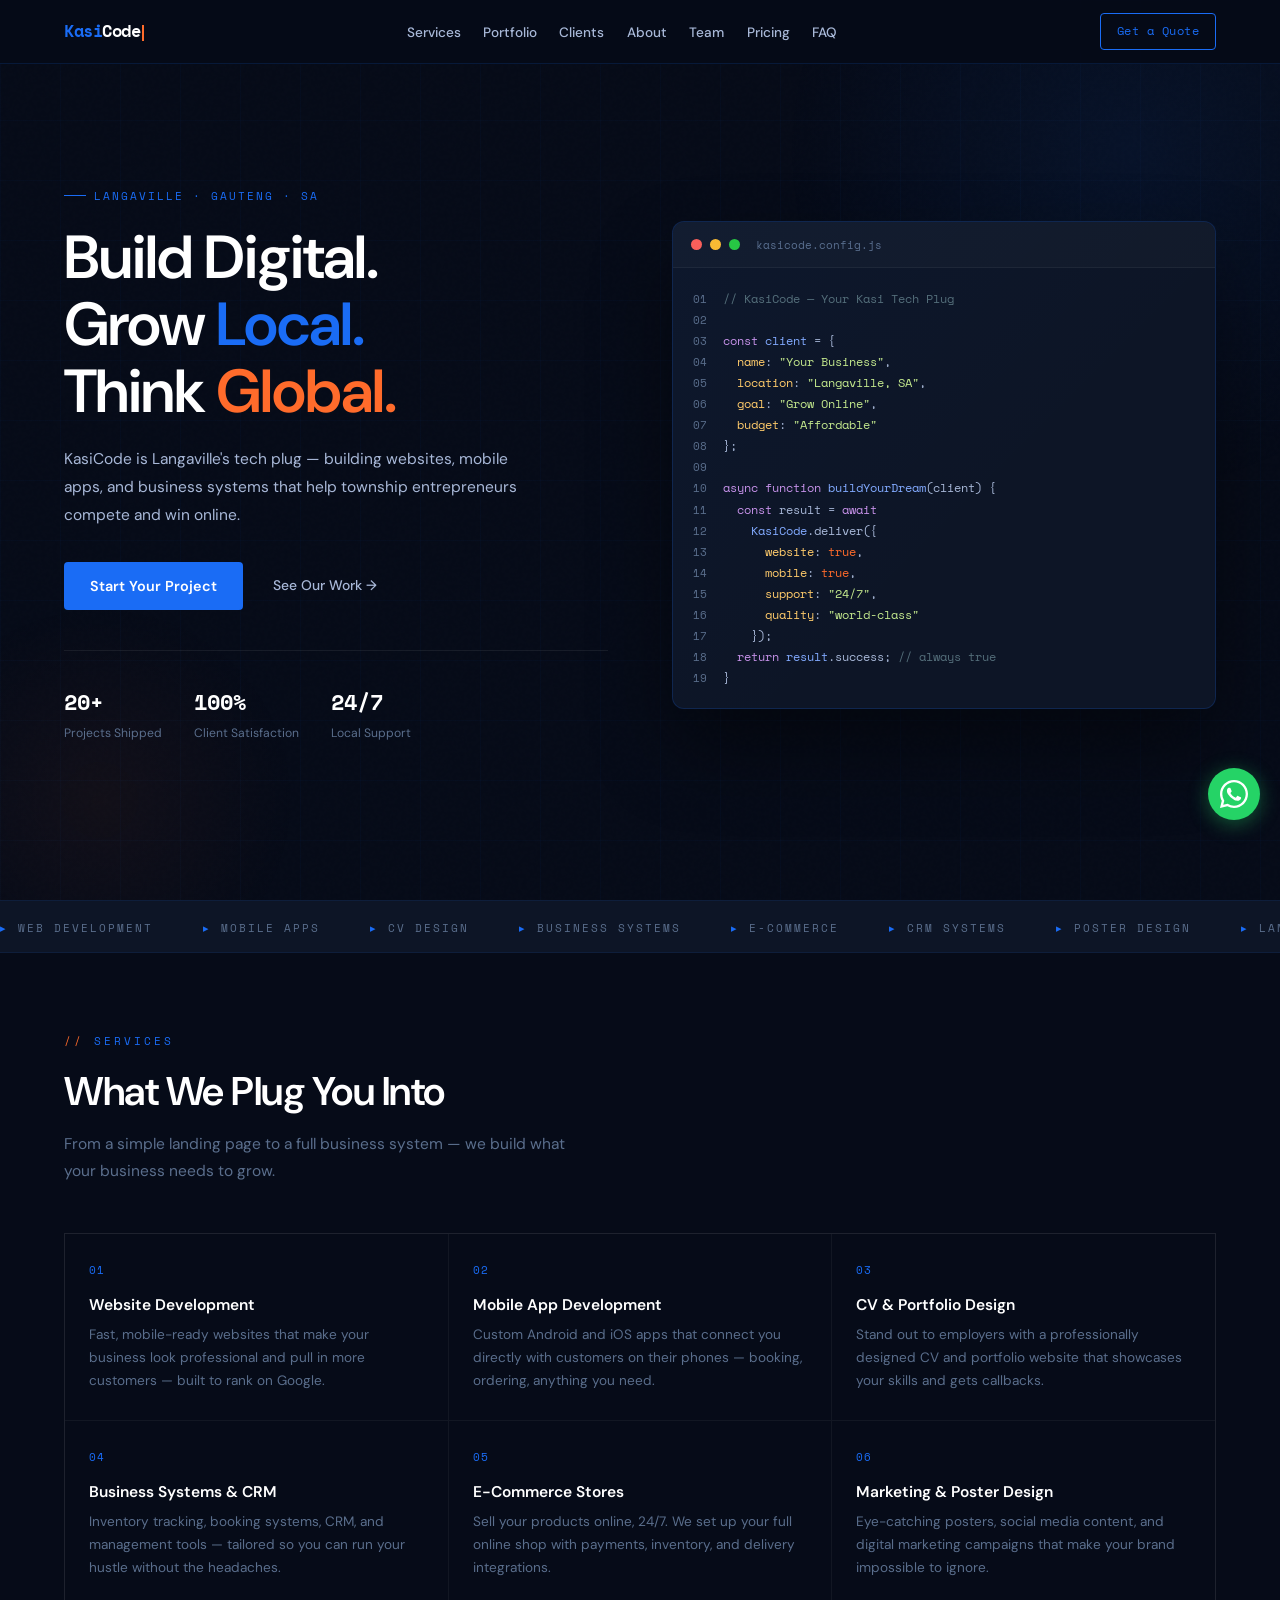
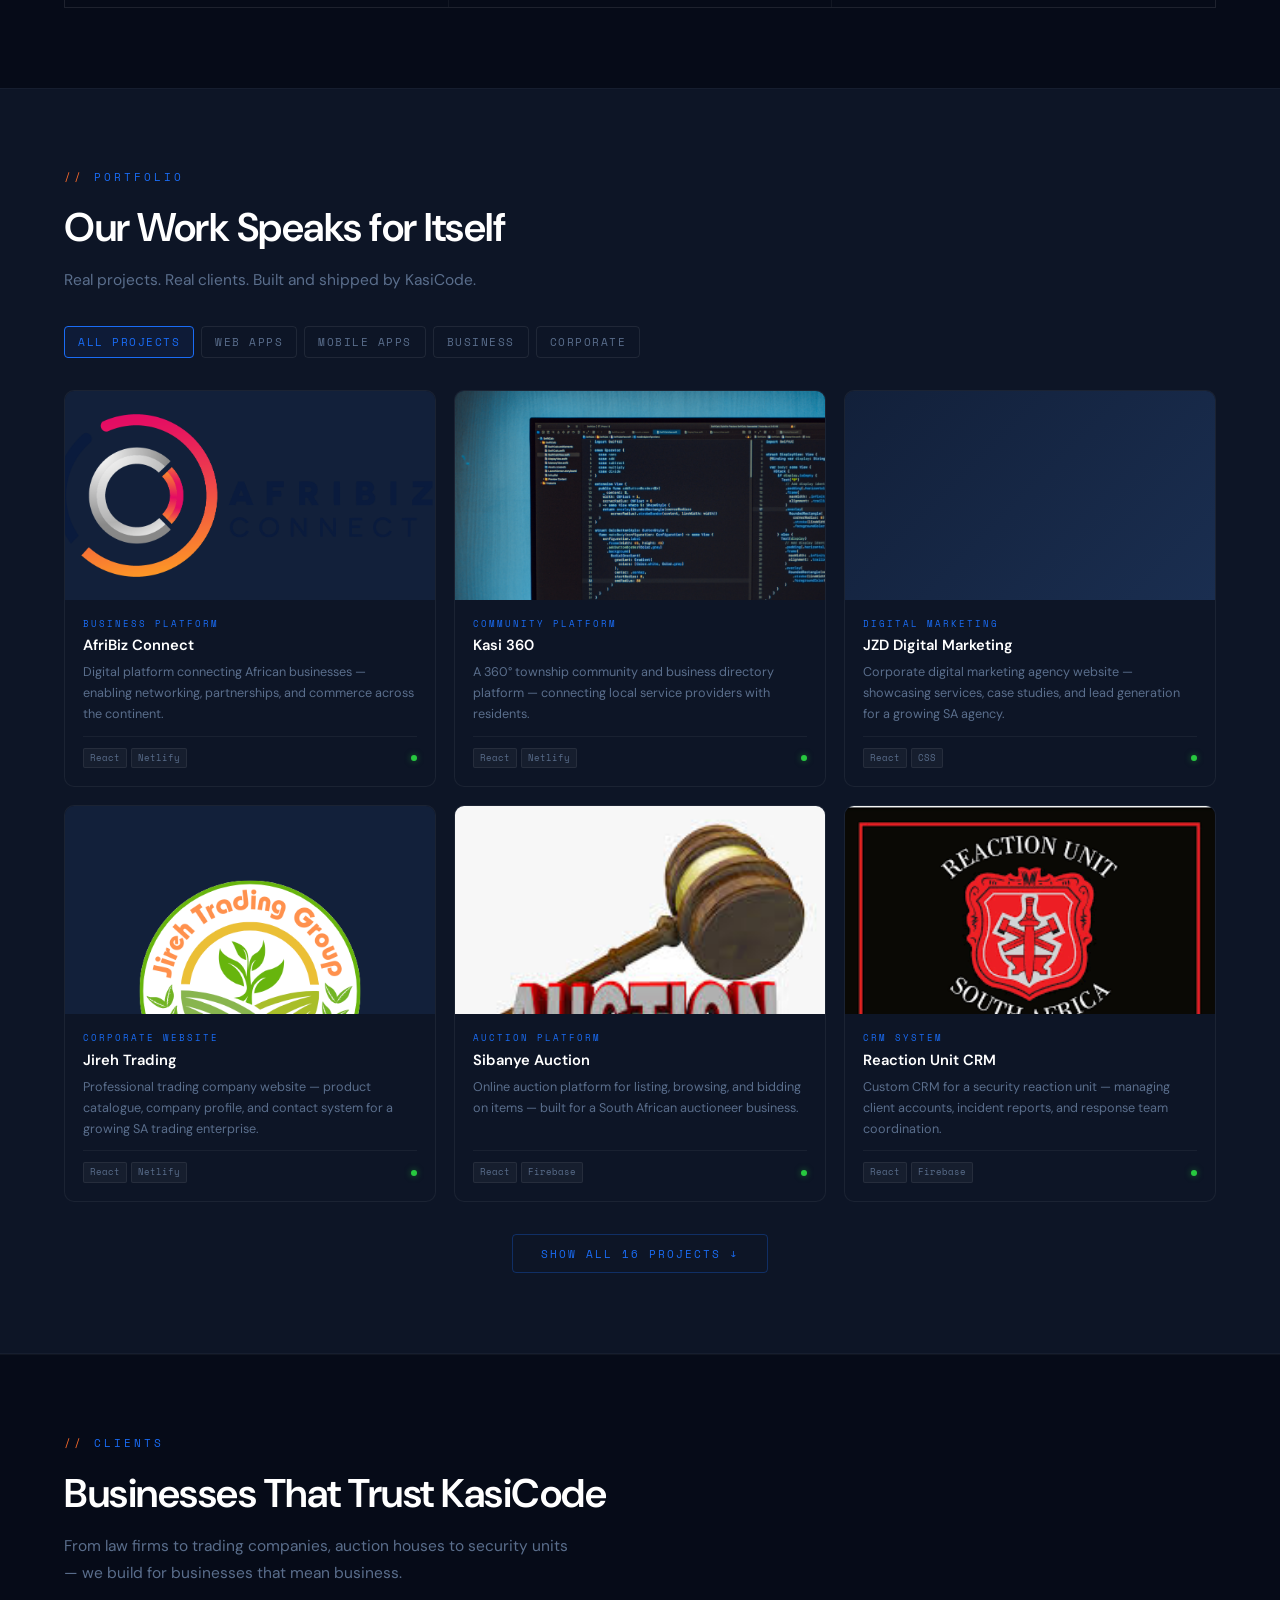
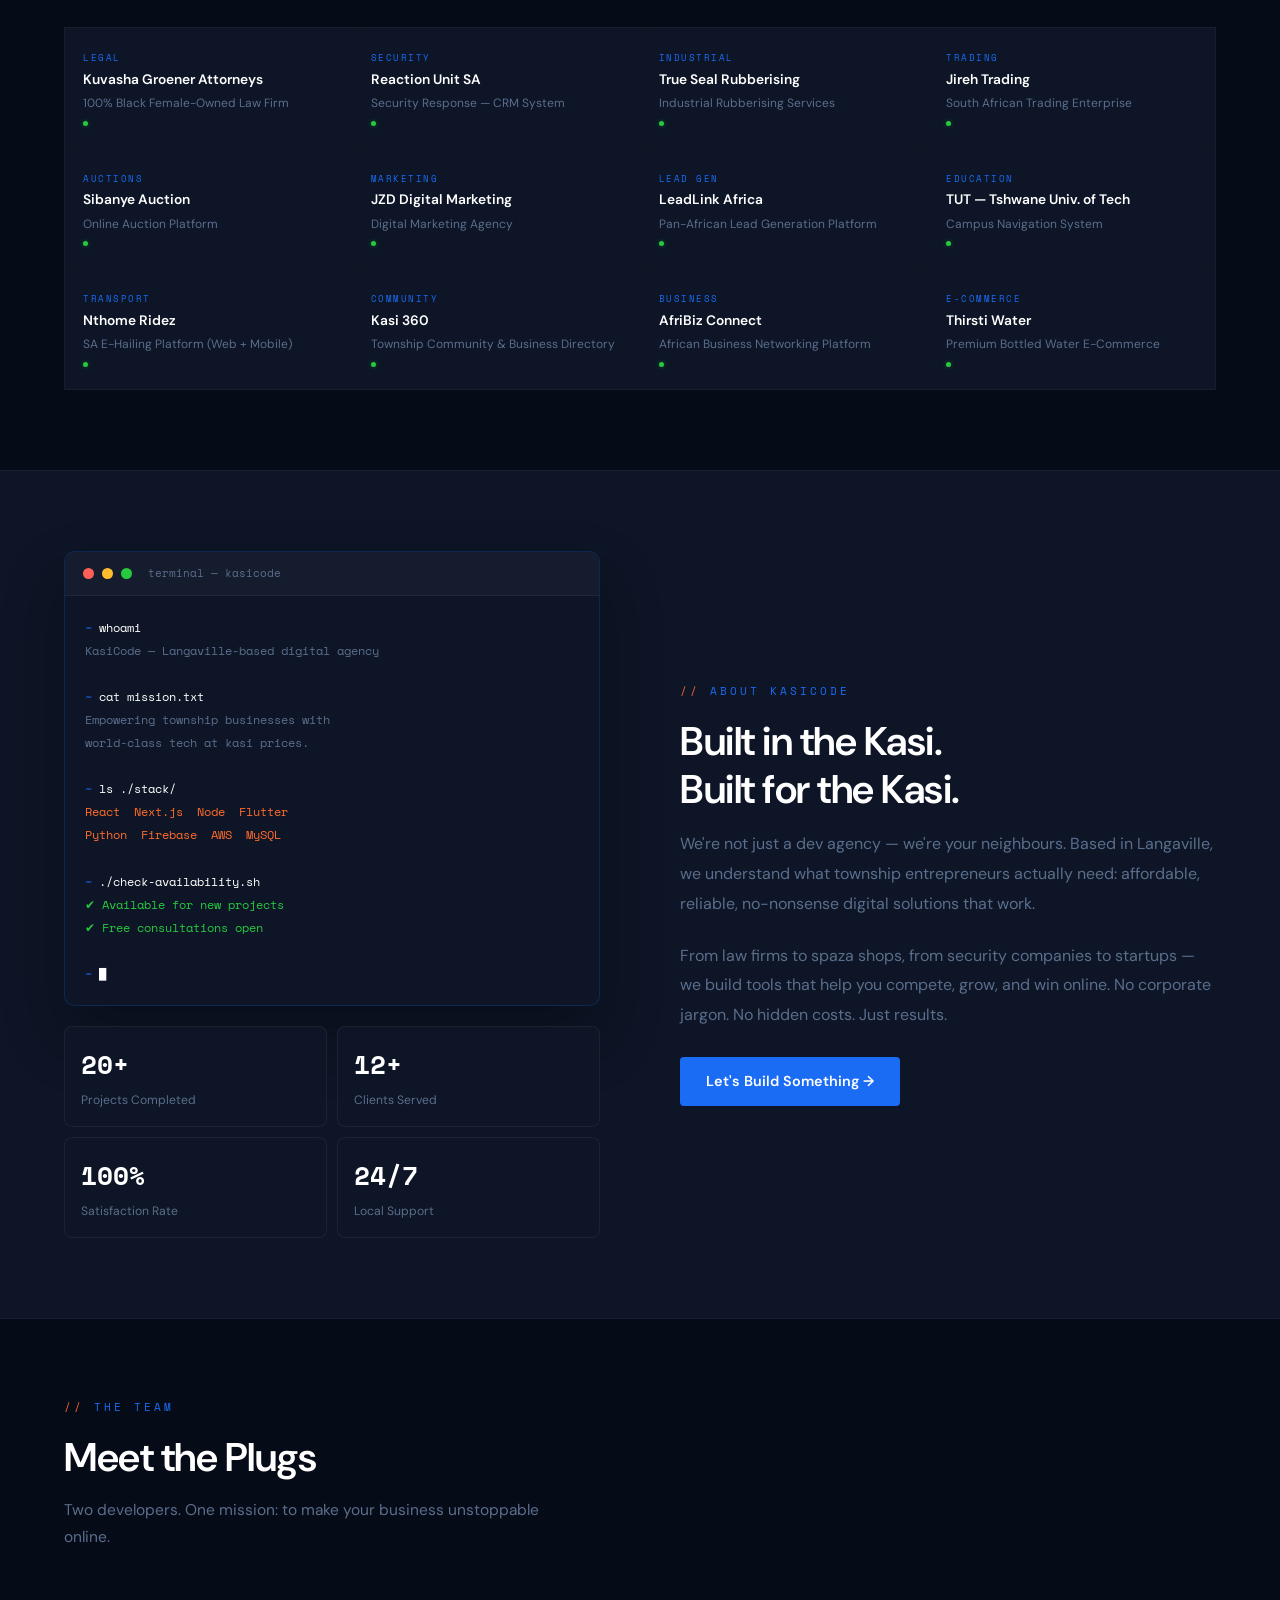
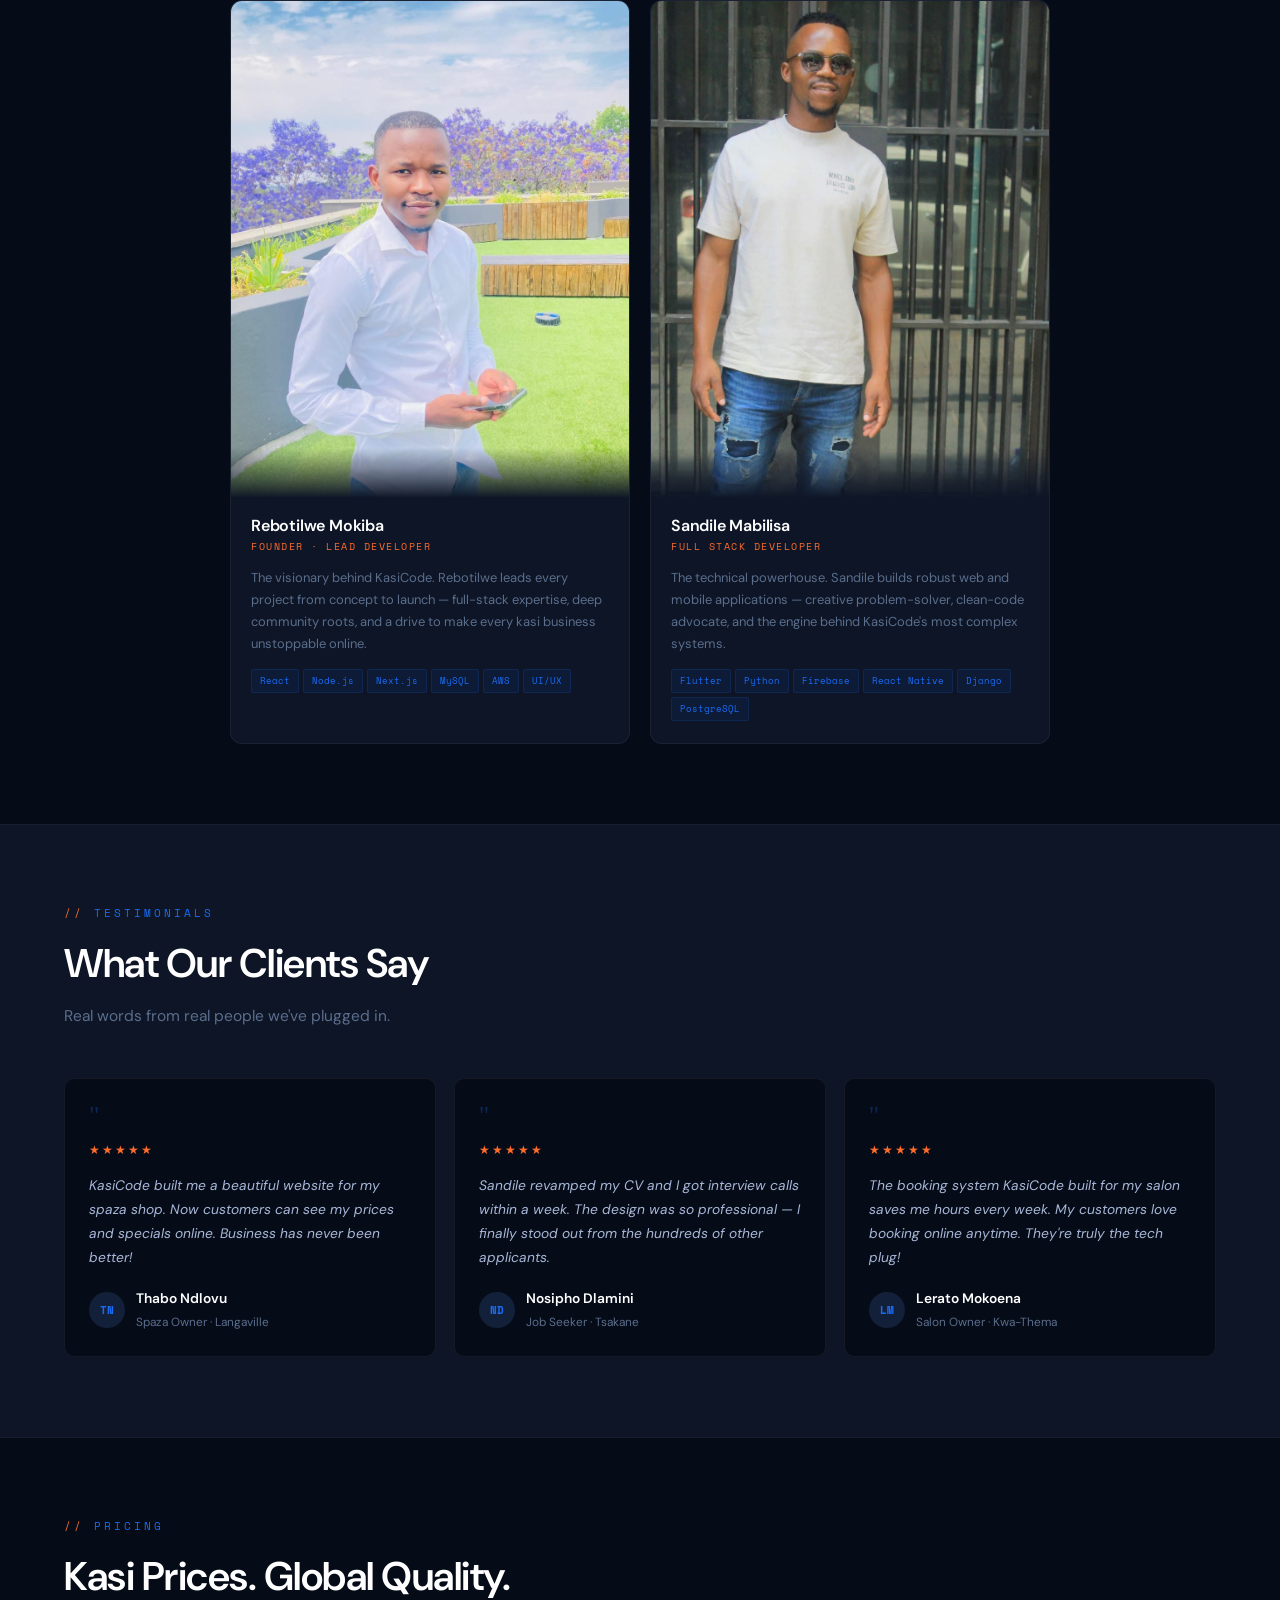
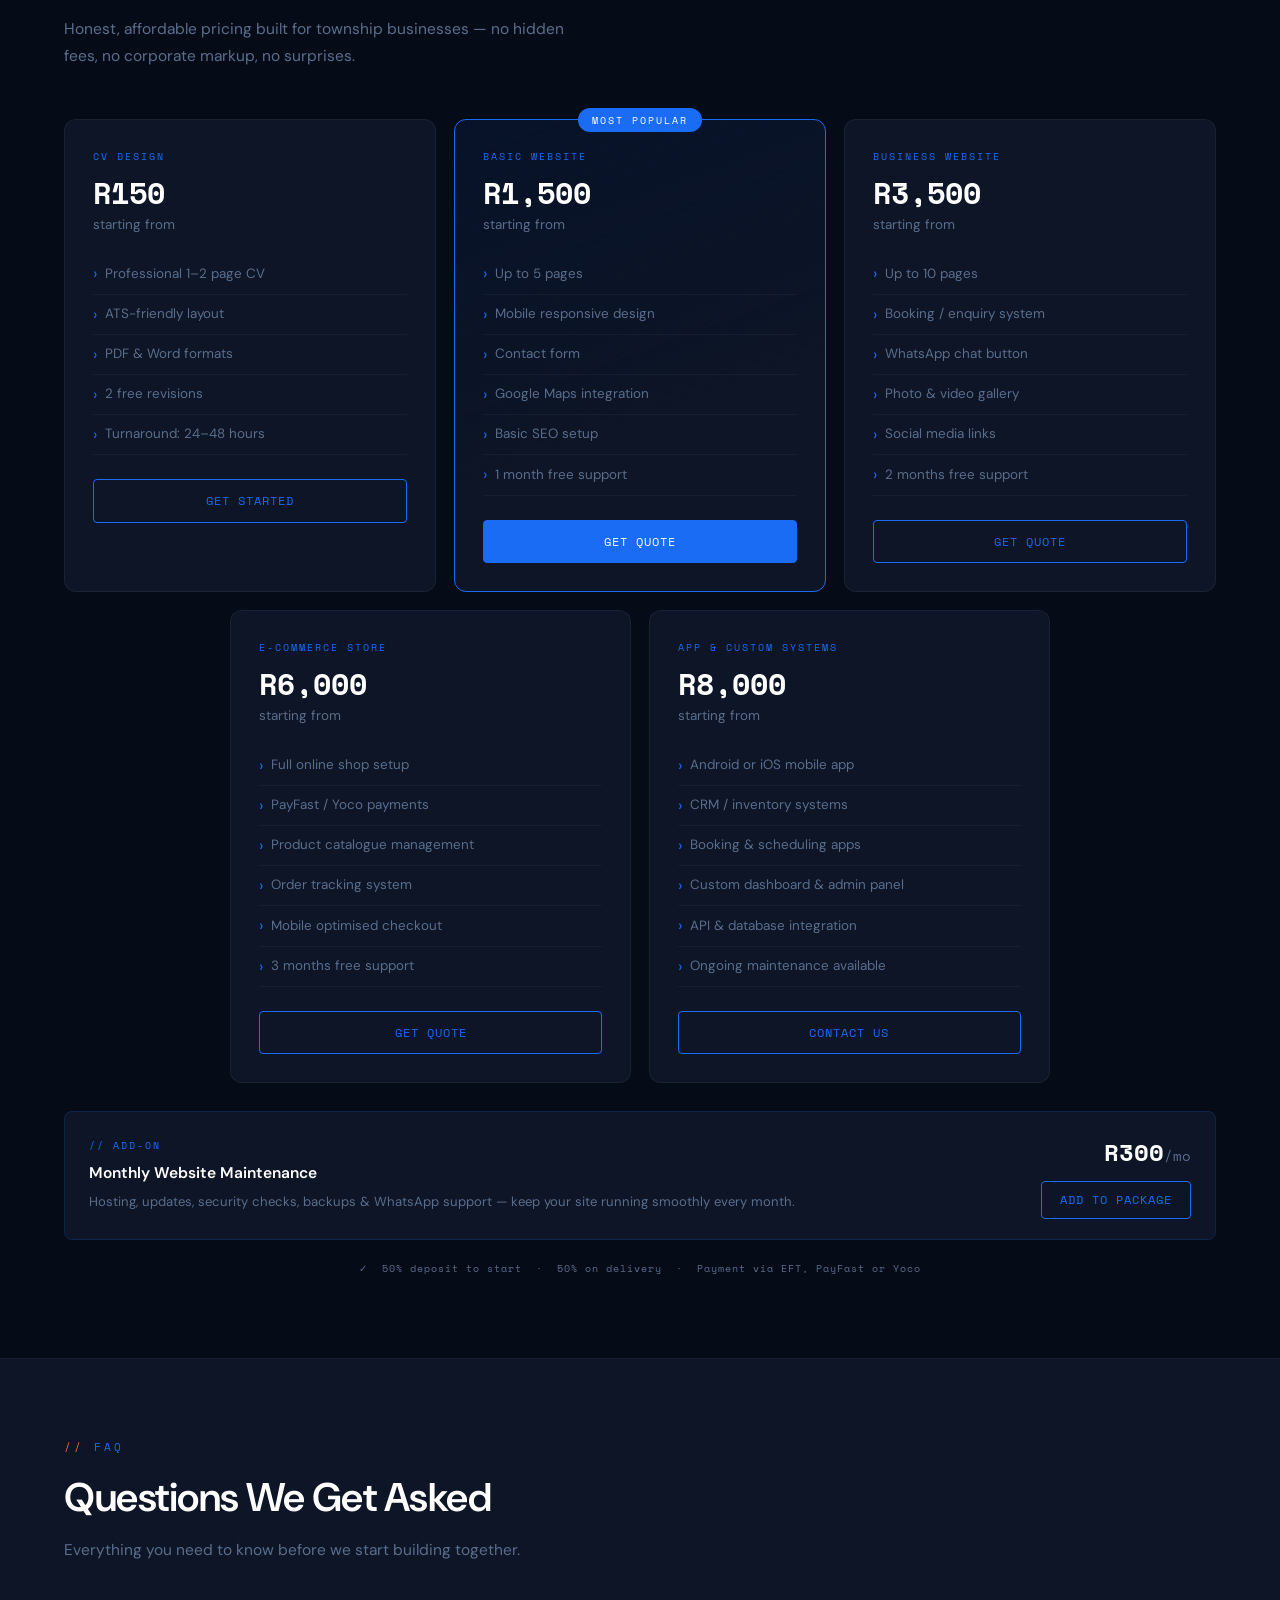
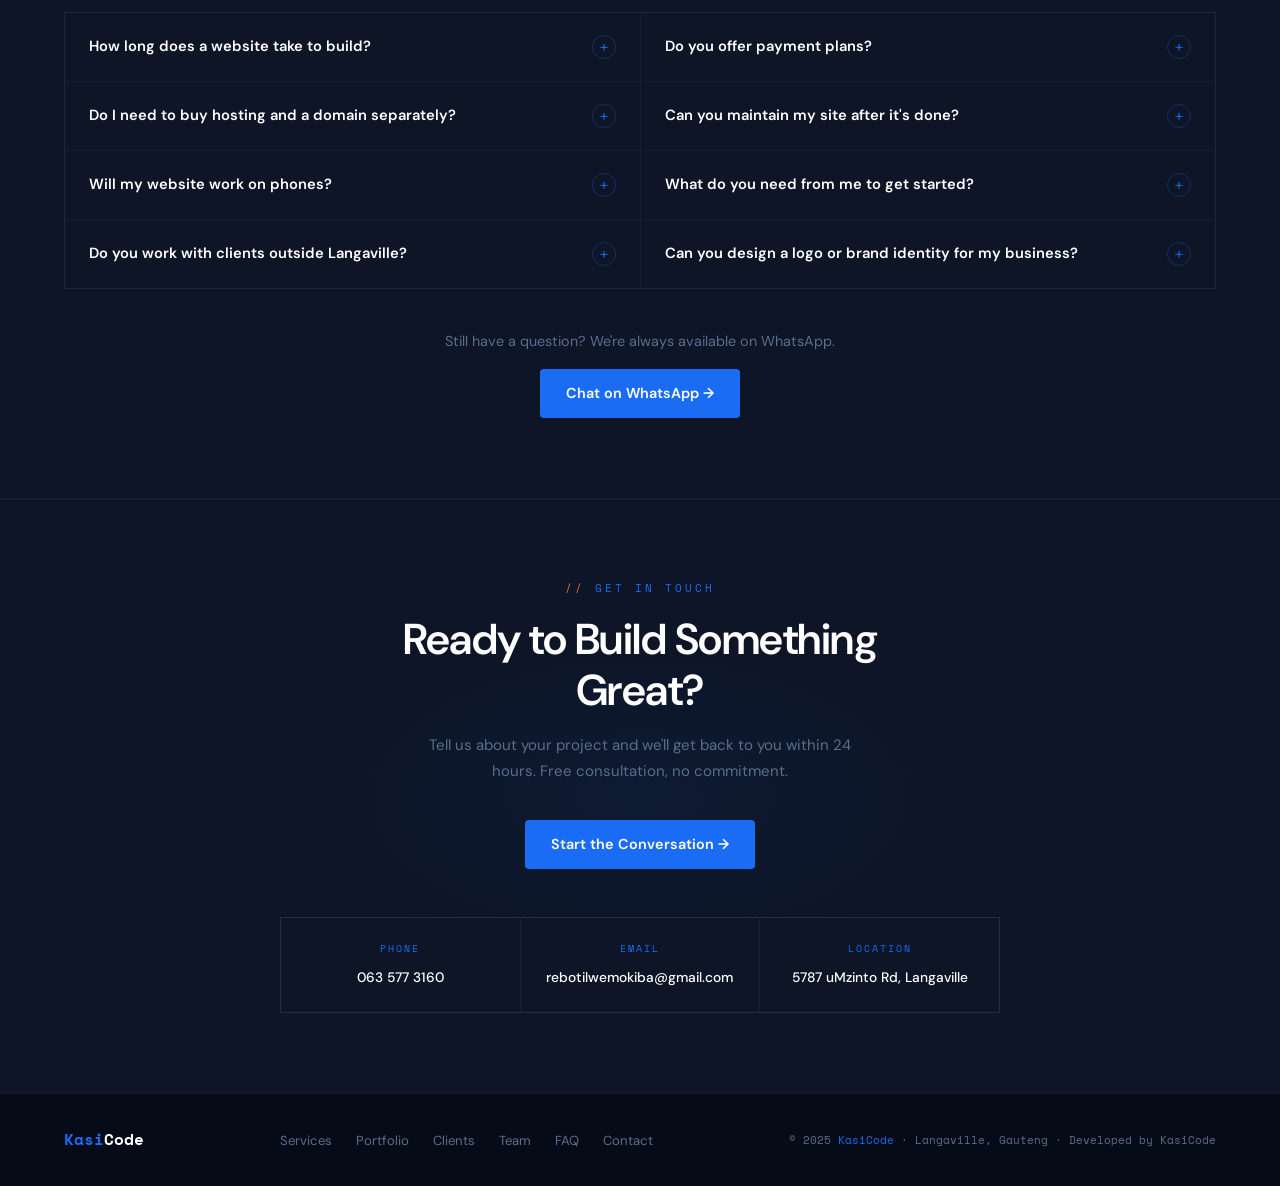
==== index.html @ 24eeff0a "updated team section" ====
<!DOCTYPE html>
<html lang="en">
<head>
<meta charset="utf-8">
<meta name="viewport" content="width=device-width, initial-scale=1">
<title>KasiCode — Your Kasi Tech Plug | Websites, Apps & Digital Solutions in Langaville</title>

<!-- ── SEO META TAGS ── -->
<meta name="description" content="KasiCode builds affordable websites, mobile apps, CV designs and business systems for township entrepreneurs in Langaville, Ekurhuleni. Your Kasi Tech Plug.">
<meta name="keywords" content="web development Langaville, website design Ekurhuleni, affordable websites kasi, mobile apps South Africa, CV design Tsakane, KasiCode">
<meta name="author" content="KasiCode Solutions">
<meta name="robots" content="index, follow">
<link rel="canonical" href="https://www.kasicodesolutions.co.za/">

<!-- ── OPEN GRAPH (WhatsApp / Facebook previews) ── -->
<meta property="og:type" content="website">
<meta property="og:title" content="KasiCode — Your Kasi Tech Plug">
<meta property="og:description" content="Affordable websites, mobile apps & digital solutions for township businesses. Based in Langaville, serving all of Ekurhuleni.">
<meta property="og:url" content="https://www.kasicodesolutions.co.za/">
<meta property="og:image" content="https://www.kasicodesolutions.co.za/images/og-preview.jpg">
<meta property="og:image:width" content="1200">
<meta property="og:image:height" content="630">
<meta property="og:locale" content="en_ZA">
<meta property="og:site_name" content="KasiCode">

<!-- ── TWITTER CARD ── -->
<meta name="twitter:card" content="summary_large_image">
<meta name="twitter:title" content="KasiCode — Your Kasi Tech Plug">
<meta name="twitter:description" content="Affordable websites, mobile apps & digital solutions for township businesses in Langaville, Ekurhuleni.">
<meta name="twitter:image" content="https://www.kasicodesolutions.co.za/images/og-preview.jpg">

<!-- ── GOOGLE ANALYTICS ── -->
<!-- Replace G-XXXXXXXXXX with your Measurement ID from analytics.google.com -->
<!--
<script async src="https://www.googletagmanager.com/gtag/js?id=G-XXXXXXXXXX"></script>
<script>
  window.dataLayer = window.dataLayer || [];
  function gtag(){dataLayer.push(arguments);}
  gtag('js', new Date());
  gtag('config', 'G-XXXXXXXXXX');
</script>
-->

<link rel="preconnect" href="https://fonts.googleapis.com">
<link rel="preconnect" href="https://fonts.gstatic.com" crossorigin>
<link href="https://fonts.googleapis.com/css2?family=Space+Mono:wght@400;700&family=DM+Sans:wght@300;400;500;600&display=swap" rel="stylesheet">

<style>
*, *::before, *::after { box-sizing: border-box; margin: 0; padding: 0; }
:root {
  --navy:#060B18; --navy-2:#0D1526; --navy-3:#12203A; --navy-4:#1A2E50;
  --blue:#1A6CF5; --blue-light:#3D87FF; --orange:#FF6B2B;
  --white:#FFFFFF; --gray-2:#A8B8D8; --gray-3:#5A6E8C;
  --mono:'Space Mono',monospace; --sans:'DM Sans',sans-serif; --radius:4px;
}
html { scroll-behavior: smooth; }
body { background:var(--navy); color:var(--gray-2); font-family:var(--sans); font-size:16px; line-height:1.7; overflow-x:hidden; }
body::before { content:''; position:fixed; inset:0; background-image:url("data:image/svg+xml,%3Csvg viewBox='0 0 256 256' xmlns='http://www.w3.org/2000/svg'%3E%3Cfilter id='n'%3E%3CfeTurbulence type='fractalNoise' baseFrequency='0.9' numOctaves='4' stitchTiles='stitch'/%3E%3C/filter%3E%3Crect width='100%25' height='100%25' filter='url(%23n)' opacity='0.03'/%3E%3C/svg%3E"); pointer-events:none; z-index:0; opacity:.4; }
h1,h2,h3,h4 { font-family:var(--sans); color:var(--white); line-height:1.2; }

/* ── NAVBAR ── */
nav { position:fixed; top:0; left:0; right:0; z-index:200; display:flex; align-items:center; justify-content:space-between; padding:0 5%; height:64px; background:rgba(6,11,24,.95); backdrop-filter:blur(20px); border-bottom:1px solid rgba(26,108,245,.15); }
.nav-logo { font-family:var(--mono); font-size:1.05rem; font-weight:700; color:var(--white); text-decoration:none; letter-spacing:-.5px; }
.nav-logo span { color:var(--blue); }
.nav-logo .cursor { display:inline-block; width:2px; height:1em; background:var(--orange); margin-left:2px; vertical-align:middle; animation:blink 1s step-end infinite; }
@keyframes blink { 0%,100%{opacity:1} 50%{opacity:0} }
.nav-links { display:flex; align-items:center; gap:1.4rem; list-style:none; }
.nav-links a { color:var(--gray-2); text-decoration:none; font-size:.85rem; font-weight:500; transition:color .2s; white-space:nowrap; }
.nav-links a:hover { color:var(--white); }
.btn-nav { background:transparent; border:1px solid var(--blue); color:var(--blue); padding:7px 16px; font-family:var(--mono); font-size:.75rem; cursor:pointer; transition:all .2s; text-decoration:none; letter-spacing:.5px; border-radius:var(--radius); white-space:nowrap; }
.btn-nav:hover { background:var(--blue); color:var(--white); }
.hamburger { display:none; flex-direction:column; justify-content:center; gap:5px; cursor:pointer; background:none; border:none; padding:6px; width:36px; height:36px; }
.hamburger span { display:block; width:22px; height:1.5px; background:var(--gray-2); transition:all .3s; border-radius:2px; }
.hamburger.open span:nth-child(1) { transform:translateY(6.5px) rotate(45deg); }
.hamburger.open span:nth-child(2) { opacity:0; }
.hamburger.open span:nth-child(3) { transform:translateY(-6.5px) rotate(-45deg); }
.mobile-nav { display:none; position:fixed; top:64px; left:0; right:0; background:rgba(6,11,24,.98); backdrop-filter:blur(20px); border-bottom:1px solid rgba(26,108,245,.15); z-index:199; padding:1rem 5% 1.5rem; flex-direction:column; gap:.25rem; }
.mobile-nav.open { display:flex; }
.mobile-nav a { color:var(--gray-2); text-decoration:none; font-size:.92rem; font-weight:500; padding:.65rem 0; border-bottom:1px solid rgba(255,255,255,.05); transition:color .2s; }
.mobile-nav a:hover { color:var(--white); }
.mobile-nav a:last-child { border-bottom:none; }
.mobile-nav .btn-nav-mobile { display:inline-block; margin-top:.75rem; background:var(--blue); color:var(--white); padding:10px 20px; font-family:var(--mono); font-size:.75rem; border-radius:var(--radius); text-decoration:none; text-align:center; letter-spacing:.5px; }

/* ── HERO ── */
.hero { min-height:100vh; display:flex; align-items:center; padding:90px 5% 60px; position:relative; overflow:hidden; }
.hero::before { content:''; position:absolute; top:-200px; right:-200px; width:700px; height:700px; background:radial-gradient(circle,rgba(26,108,245,.08) 0%,transparent 70%); pointer-events:none; }
.hero::after { content:''; position:absolute; bottom:-100px; left:-100px; width:400px; height:400px; background:radial-gradient(circle,rgba(255,107,43,.05) 0%,transparent 70%); pointer-events:none; }
.hero-inner { display:grid; grid-template-columns:1fr 1fr; gap:4rem; align-items:center; max-width:1200px; margin:0 auto; width:100%; position:relative; z-index:1; }
.hero-tag { font-family:var(--mono); font-size:.7rem; color:var(--blue); letter-spacing:2px; text-transform:uppercase; margin-bottom:1.25rem; display:flex; align-items:center; gap:8px; }
.hero-tag::before { content:''; display:inline-block; width:22px; height:1px; background:var(--blue); }
.hero h1 { font-size:clamp(2rem,5vw,3.8rem); font-weight:600; letter-spacing:-1px; margin-bottom:1.25rem; line-height:1.1; }
.hero h1 em { font-style:normal; color:var(--blue); }
.hero h1 .accent { color:var(--orange); }
.hero-desc { font-size:.97rem; color:var(--gray-2); margin-bottom:2rem; max-width:480px; line-height:1.8; }
.hero-actions { display:flex; gap:.875rem; flex-wrap:wrap; align-items:center; }
.btn-primary { background:var(--blue); color:var(--white); padding:12px 26px; font-family:var(--sans); font-weight:600; font-size:.9rem; border:none; cursor:pointer; transition:all .2s; text-decoration:none; display:inline-block; border-radius:var(--radius); }
.btn-primary:hover { background:var(--blue-light); transform:translateY(-2px); box-shadow:0 12px 30px rgba(26,108,245,.3); }
.btn-ghost { background:transparent; color:var(--gray-2); padding:12px 16px; font-size:.87rem; font-weight:500; border:none; cursor:pointer; text-decoration:none; display:inline-flex; align-items:center; gap:6px; transition:color .2s; }
.btn-ghost:hover { color:var(--white); }
.hero-stats { display:flex; gap:2rem; margin-top:2.5rem; padding-top:2rem; border-top:1px solid rgba(255,255,255,.07); flex-wrap:wrap; }
.stat-num { font-family:var(--mono); font-size:1.4rem; font-weight:700; color:var(--white); }
.stat-label { font-size:.76rem; color:var(--gray-3); margin-top:2px; }

/* Code window */
.code-window { background:var(--navy-2); border:1px solid rgba(26,108,245,.2); border-radius:12px; overflow:hidden; box-shadow:0 40px 80px rgba(0,0,0,.4); position:relative; }
.code-window::before { content:''; position:absolute; inset:0; background:linear-gradient(135deg,rgba(26,108,245,.03) 0%,transparent 60%); pointer-events:none; }
.code-titlebar { display:flex; align-items:center; gap:8px; padding:13px 18px; background:rgba(255,255,255,.02); border-bottom:1px solid rgba(255,255,255,.05); }
.dot { width:11px; height:11px; border-radius:50%; }
.dot-r{background:#FF5F56} .dot-y{background:#FFBD2E} .dot-g{background:#27C93F}
.code-filename { font-family:var(--mono); font-size:.7rem; color:var(--gray-3); margin-left:8px; }
.code-body { padding:20px; font-family:var(--mono); font-size:.73rem; line-height:1.8; position:relative; z-index:1; }
.ln{color:var(--gray-3);margin-right:16px;user-select:none;font-size:.66rem}
.kw{color:#C792EA} .fn{color:#82AAFF} .str{color:#C3E88D} .cm{color:#546E7A} .obj{color:#FFCB6B} .num{color:var(--orange)}

/* ── SECTIONS ── */
section { padding:80px 5%; position:relative; z-index:1; }
.section-label { font-family:var(--mono); font-size:.66rem; color:var(--blue); letter-spacing:3px; text-transform:uppercase; margin-bottom:1rem; display:flex; align-items:center; gap:10px; }
.section-label::before { content:'//'; color:var(--orange); }
.section-title { font-size:clamp(1.5rem,3.5vw,2.5rem); font-weight:600; color:var(--white); margin-bottom:1rem; letter-spacing:-.5px; }
.section-sub { font-size:.97rem; color:var(--gray-3); max-width:520px; line-height:1.75; }
.container { max-width:1200px; margin:0 auto; }

/* ── TICKER ── */
.ticker-bar { background:var(--navy-2); border-top:1px solid rgba(26,108,245,.1); border-bottom:1px solid rgba(26,108,245,.1); padding:12px 0; overflow:hidden; white-space:nowrap; }
.ticker-track { display:inline-flex; gap:50px; animation:scroll 28s linear infinite; }
@keyframes scroll { 0%{transform:translateX(0)} 100%{transform:translateX(-50%)} }
.ticker-item { font-family:var(--mono); font-size:.7rem; color:var(--gray-3); letter-spacing:2px; text-transform:uppercase; display:inline-flex; align-items:center; gap:10px; }
.ticker-item::before { content:'▸'; color:var(--blue); }

/* ── SERVICES ── */
.services-grid { display:grid; grid-template-columns:repeat(3,1fr); gap:1px; background:rgba(255,255,255,.05); border:1px solid rgba(255,255,255,.05); margin-top:3rem; }
.service-card { background:var(--navy); padding:28px 24px; position:relative; overflow:hidden; transition:background .3s; }
.service-card:hover { background:var(--navy-2); }
.service-card:hover .service-line { width:100%; }
.service-line { position:absolute; top:0; left:0; height:2px; width:0; background:var(--blue); transition:width .4s ease; }
.service-num { font-family:var(--mono); font-size:.66rem; color:var(--blue); margin-bottom:1rem; letter-spacing:1px; }
.service-card h3 { font-size:.97rem; font-weight:600; color:var(--white); margin-bottom:.5rem; }
.service-card p { font-size:.85rem; color:var(--gray-3); line-height:1.7; }

/* ── PORTFOLIO ── */
.portfolio-filters { display:flex; flex-wrap:wrap; gap:7px; margin:2rem 0; }
.filter-btn { font-family:var(--mono); font-size:.66rem; letter-spacing:1.5px; text-transform:uppercase; color:var(--gray-3); background:transparent; border:1px solid rgba(255,255,255,.08); padding:7px 13px; cursor:pointer; transition:all .2s; border-radius:var(--radius); }
.filter-btn:hover,.filter-btn.active { color:var(--blue); border-color:var(--blue); background:rgba(26,108,245,.08); }
.portfolio-grid { display:grid; grid-template-columns:repeat(3,1fr); gap:1.1rem; }
.project-card { background:var(--navy-2); border:1px solid rgba(255,255,255,.06); border-radius:10px; overflow:hidden; transition:transform .3s,border-color .3s; display:flex; flex-direction:column; }
.project-card:hover { transform:translateY(-4px); border-color:rgba(26,108,245,.3); }
.project-card:hover .project-overlay { opacity:1; }
.project-card:hover .project-img { transform:scale(1.05); }
.project-thumb { aspect-ratio:16/9; overflow:hidden; position:relative; background:var(--navy-3); flex-shrink:0; }
.project-img { width:100%; height:100%; object-fit:cover; object-position:top; transition:transform .5s ease; display:block; }
.project-overlay { position:absolute; inset:0; background:rgba(6,11,24,.88); display:flex; align-items:center; justify-content:center; opacity:0; transition:opacity .3s; }
.project-overlay-btn { font-family:var(--mono); font-size:.68rem; letter-spacing:2px; text-transform:uppercase; color:var(--white); background:var(--blue); border:none; padding:9px 18px; cursor:pointer; text-decoration:none; border-radius:var(--radius); transition:background .2s; display:inline-block; }
.project-overlay-btn:hover { background:var(--blue-light); }
.project-overlay-btn.no-link { background:rgba(255,255,255,.1); cursor:default; border:1px solid rgba(255,255,255,.15); }
.project-body { padding:16px 18px 18px; flex:1; display:flex; flex-direction:column; }
.project-tag { font-family:var(--mono); font-size:.58rem; color:var(--blue); letter-spacing:2px; text-transform:uppercase; margin-bottom:5px; }
.project-title { font-size:.92rem; font-weight:600; color:var(--white); margin-bottom:6px; line-height:1.35; }
.project-desc { font-size:.79rem; color:var(--gray-3); line-height:1.65; flex:1; }
.project-footer { display:flex; align-items:center; justify-content:space-between; margin-top:11px; padding-top:11px; border-top:1px solid rgba(255,255,255,.05); }
.project-tech { display:flex; flex-wrap:wrap; gap:4px; }
.tech-chip { font-family:var(--mono); font-size:.54rem; color:var(--gray-3); background:rgba(255,255,255,.04); border:1px solid rgba(255,255,255,.07); padding:2px 6px; border-radius:2px; white-space:nowrap; }
.project-live-dot { width:6px; height:6px; border-radius:50%; background:#27C93F; box-shadow:0 0 6px rgba(39,201,63,.5); flex-shrink:0; }
.project-live-dot.offline { background:var(--gray-3); box-shadow:none; }
.portfolio-more { text-align:center; margin-top:2rem; }
.btn-show-more { font-family:var(--mono); font-size:.7rem; letter-spacing:2px; text-transform:uppercase; color:var(--blue); background:transparent; border:1px solid rgba(26,108,245,.3); padding:10px 28px; cursor:pointer; transition:all .2s; border-radius:var(--radius); }
.btn-show-more:hover { background:rgba(26,108,245,.08); border-color:var(--blue); }
.project-card.hidden { display:none; }

/* ── CLIENTS ── */
.clients-section { background:var(--navy); border-top:1px solid rgba(255,255,255,.04); }
.clients-grid { display:grid; grid-template-columns:repeat(4,1fr); gap:1px; background:rgba(255,255,255,.04); border:1px solid rgba(255,255,255,.04); margin-top:2.5rem; }
.client-card { background:var(--navy-2); padding:22px 18px; display:flex; flex-direction:column; gap:5px; transition:background .2s; position:relative; }
.client-card:hover { background:var(--navy-3); }
.client-card:hover .client-line { width:100%; }
.client-line { position:absolute; top:0; left:0; height:2px; width:0; background:var(--blue); transition:width .35s ease; }
.client-name { font-size:.86rem; font-weight:600; color:var(--white); line-height:1.3; }
.client-industry { font-family:var(--mono); font-size:.56rem; color:var(--blue); letter-spacing:1.5px; text-transform:uppercase; }
.client-type { font-size:.75rem; color:var(--gray-3); }
.client-dot { width:5px; height:5px; border-radius:50%; background:#27C93F; margin-top:2px; box-shadow:0 0 5px rgba(39,201,63,.4); display:inline-block; }

/* ── ABOUT ── */
.about-inner { display:grid; grid-template-columns:1fr 1fr; gap:5rem; align-items:center; }
.terminal { background:var(--navy-2); border:1px solid rgba(26,108,245,.2); border-radius:10px; overflow:hidden; font-family:var(--mono); font-size:.76rem; line-height:1.9; box-shadow:0 30px 60px rgba(0,0,0,.3); }
.terminal-header { background:rgba(255,255,255,.03); padding:11px 18px; display:flex; align-items:center; gap:8px; border-bottom:1px solid rgba(255,255,255,.05); }
.terminal-body { padding:20px; }
.t-prompt{color:var(--blue)} .t-cmd{color:var(--white)} .t-out{color:var(--gray-3)} .t-val{color:var(--orange)} .t-ok{color:#27C93F}
.about-badges { display:grid; grid-template-columns:1fr 1fr; gap:10px; margin-top:1.25rem; }
.badge-stat { background:var(--navy-2); border:1px solid rgba(255,255,255,.06); padding:16px; border-radius:8px; }
.badge-stat .num { font-family:var(--mono); font-size:1.6rem; font-weight:700; color:var(--white); }
.badge-stat .label { font-size:.76rem; color:var(--gray-3); margin-top:3px; }

/* ── TEAM ── */
.team-grid { display:grid; grid-template-columns:repeat(3,1fr); gap:1.25rem; margin-top:3rem; }
.team-card { background:var(--navy-2); border:1px solid rgba(255,255,255,.06); border-radius:12px; overflow:hidden; display:flex; flex-direction:column; transition:border-color .3s,transform .3s,box-shadow .3s; }
.team-card:hover { border-color:rgba(26,108,245,.35); transform:translateY(-4px); box-shadow:0 20px 40px rgba(0,0,0,.3); }
.team-photo-wrap { width:100%; aspect-ratio:4/5; overflow:hidden; position:relative; background:var(--navy-3); flex-shrink:0; }
.team-photo { width:100%; height:100%; object-fit:cover; object-position:center top; display:block; transition:transform .45s ease; }
.team-card:hover .team-photo { transform:scale(1.04); }
.team-photo-placeholder { width:100%; height:100%; display:flex; align-items:center; justify-content:center; background:linear-gradient(160deg,var(--navy-3) 0%,var(--navy-4) 100%); }
.team-photo-placeholder::before { content:attr(data-initials); font-family:var(--mono); font-size:2.8rem; font-weight:700; color:rgba(26,108,245,.18); }
.team-photo-overlay { position:absolute; bottom:0; left:0; right:0; height:50px; background:linear-gradient(0deg,var(--navy-2) 0%,transparent 100%); pointer-events:none; }
.team-body { padding:18px 20px 22px; flex:1; }
.team-card h3 { font-size:1rem; font-weight:600; color:var(--white); margin-bottom:3px; letter-spacing:-.2px; }
.team-role { font-family:var(--mono); font-size:.6rem; color:var(--orange); letter-spacing:1.5px; text-transform:uppercase; margin-bottom:.75rem; }
.team-bio { font-size:.81rem; color:var(--gray-3); line-height:1.7; margin-bottom:.9rem; }
.team-skills { display:flex; flex-wrap:wrap; gap:4px; }
.skill-tag { font-family:var(--mono); font-size:.58rem; color:var(--blue); background:rgba(26,108,245,.08); border:1px solid rgba(26,108,245,.15); padding:3px 8px; border-radius:2px; }

/* ── TESTIMONIALS ── */
.testi-grid { display:grid; grid-template-columns:repeat(3,1fr); gap:1.1rem; margin-top:3rem; }
.testi-card { background:var(--navy); border:1px solid rgba(255,255,255,.06); border-radius:10px; padding:24px; }
.testi-quote { font-size:1.6rem; color:rgba(26,108,245,.28); font-family:serif; line-height:1; margin-bottom:.75rem; }
.testi-text { font-size:.86rem; color:var(--gray-2); line-height:1.75; margin-bottom:1.1rem; font-style:italic; }
.testi-stars { color:var(--orange); font-size:.76rem; margin-bottom:.75rem; letter-spacing:2px; }
.testi-author { display:flex; align-items:center; gap:11px; }
.testi-avi { width:36px; height:36px; border-radius:50%; background:var(--navy-3); display:flex; align-items:center; justify-content:center; font-family:var(--mono); font-size:.7rem; font-weight:700; color:var(--blue); flex-shrink:0; }
.testi-name { font-weight:600; color:var(--white); font-size:.86rem; }
.testi-loc { font-size:.74rem; color:var(--gray-3); margin-top:2px; }

/* ── PRICING ── */
.pricing-grid { display:grid; grid-template-columns:repeat(3,1fr); gap:1.1rem; margin-top:3rem; }
.pricing-row2 { display:grid; grid-template-columns:repeat(2,1fr); gap:1.1rem; margin-top:1.1rem; max-width:820px; margin-left:auto; margin-right:auto; }
.price-card { background:var(--navy-2); border:1px solid rgba(255,255,255,.06); border-radius:12px; padding:28px; position:relative; transition:transform .3s,border-color .3s; }
.price-card:hover { transform:translateY(-4px); }
.price-card.featured { border-color:var(--blue); background:linear-gradient(160deg,rgba(26,108,245,.08) 0%,var(--navy-2) 60%); }
.featured-tag { position:absolute; top:-12px; left:50%; transform:translateX(-50%); background:var(--blue); color:var(--white); font-family:var(--mono); font-size:.6rem; letter-spacing:2px; text-transform:uppercase; padding:4px 14px; border-radius:20px; white-space:nowrap; }
.price-type { font-family:var(--mono); font-size:.65rem; color:var(--blue); letter-spacing:2px; text-transform:uppercase; margin-bottom:.8rem; }
.price-amount { font-family:var(--mono); font-size:1.9rem; font-weight:700; color:var(--white); margin-bottom:.35rem; line-height:1; }
.price-from { font-size:.84rem; color:var(--gray-3); margin-bottom:1.1rem; }
.price-features { list-style:none; margin-bottom:1.5rem; }
.price-features li { font-size:.84rem; color:var(--gray-3); padding:6px 0; border-bottom:1px solid rgba(255,255,255,.04); display:flex; align-items:center; gap:8px; }
.price-features li::before { content:'›'; color:var(--blue); font-size:1rem; flex-shrink:0; }
.btn-price { display:block; width:100%; padding:11px; font-family:var(--mono); font-size:.72rem; letter-spacing:1px; text-transform:uppercase; text-align:center; text-decoration:none; border:1px solid var(--blue); color:var(--blue); background:transparent; cursor:pointer; transition:all .2s; border-radius:var(--radius); }
.btn-price:hover { background:var(--blue); color:var(--white); }
.btn-price.solid { background:var(--blue); color:var(--white); }
.btn-price.solid:hover { background:var(--blue-light); border-color:var(--blue-light); }
.maintenance-banner { margin-top:1.75rem; background:var(--navy-2); border:1px solid rgba(26,108,245,.18); border-radius:8px; padding:20px 24px; display:flex; align-items:center; justify-content:space-between; flex-wrap:wrap; gap:1rem; }
.maintenance-right { text-align:right; flex-shrink:0; }
.payment-note { text-align:center; font-family:var(--mono); font-size:.62rem; color:var(--gray-3); letter-spacing:1px; margin-top:1.25rem; line-height:1.8; }

/* ── FAQ ── */
.faq-section { background:var(--navy-2); border-top:1px solid rgba(255,255,255,.04); border-bottom:1px solid rgba(255,255,255,.04); }
.faq-grid { display:grid; grid-template-columns:1fr 1fr; gap:1px; background:rgba(255,255,255,.04); border:1px solid rgba(255,255,255,.04); margin-top:3rem; }
.faq-item { background:var(--navy-2); padding:0; cursor:pointer; transition:background .2s; position:relative; }
.faq-item:hover { background:var(--navy-3); }
.faq-question { display:flex; align-items:center; justify-content:space-between; gap:1rem; padding:22px 24px; }
.faq-q-text { font-size:.92rem; font-weight:600; color:var(--white); line-height:1.4; }
.faq-icon { width:24px; height:24px; border-radius:50%; border:1px solid rgba(26,108,245,.3); display:flex; align-items:center; justify-content:center; flex-shrink:0; color:var(--blue); font-size:1rem; font-weight:300; transition:transform .3s, background .2s; line-height:1; }
.faq-item.open .faq-icon { transform:rotate(45deg); background:rgba(26,108,245,.12); }
.faq-answer { max-height:0; overflow:hidden; transition:max-height .35s ease, padding .35s ease; }
.faq-answer p { font-size:.85rem; color:var(--gray-3); line-height:1.75; padding:0 24px 22px; }
.faq-item.open .faq-answer { max-height:300px; }
.faq-item:hover .faq-q-text { color:var(--blue); }
.faq-cta { text-align:center; margin-top:2.5rem; }
.faq-cta p { font-size:.9rem; color:var(--gray-3); margin-bottom:1rem; }

/* ── CTA ── */
.cta-section { background:var(--navy-2); border-top:1px solid rgba(26,108,245,.1); text-align:center; padding:80px 5%; position:relative; overflow:hidden; }
.cta-section::before { content:''; position:absolute; top:50%; left:50%; transform:translate(-50%,-50%); width:700px; height:350px; background:radial-gradient(ellipse,rgba(26,108,245,.06) 0%,transparent 70%); pointer-events:none; }
.cta-grid { display:grid; grid-template-columns:repeat(3,1fr); gap:1px; background:rgba(255,255,255,.05); max-width:720px; margin:3rem auto 0; border:1px solid rgba(255,255,255,.05); }
.cta-contact-item { background:var(--navy-2); padding:22px; text-align:center; transition:background .2s; }
.cta-contact-item:hover { background:var(--navy-3); }
.cta-contact-icon { font-family:var(--mono); font-size:.6rem; color:var(--blue); letter-spacing:2px; text-transform:uppercase; margin-bottom:7px; display:block; }
.cta-contact-val { font-size:.86rem; color:var(--white); font-weight:500; text-decoration:none; word-break:break-word; }
.cta-contact-val:hover { color:var(--blue); }

/* ── FOOTER ── */
footer { padding:32px 5%; border-top:1px solid rgba(255,255,255,.06); display:flex; align-items:center; justify-content:space-between; flex-wrap:wrap; gap:1rem; }
.footer-logo { font-family:var(--mono); font-size:.97rem; font-weight:700; color:var(--white); text-decoration:none; }
.footer-logo span { color:var(--blue); }
.footer-links { display:flex; gap:1.5rem; list-style:none; flex-wrap:wrap; }
.footer-links a { font-size:.82rem; color:var(--gray-3); text-decoration:none; transition:color .2s; }
.footer-links a:hover { color:var(--white); }
.footer-copy { font-family:var(--mono); font-size:.67rem; color:var(--gray-3); }

/* ── WHATSAPP FLOAT ── */
.wa-float { position:fixed; bottom:80px; right:20px; z-index:98; width:52px; height:52px; background:#25D366; border-radius:50%; display:flex; align-items:center; justify-content:center; box-shadow:0 4px 20px rgba(37,211,102,.4); text-decoration:none; transition:transform .2s, box-shadow .2s; animation:wa-pulse 2.5s ease infinite; }
.wa-float:hover { transform:scale(1.1); box-shadow:0 6px 28px rgba(37,211,102,.55); animation:none; }
.wa-float svg { width:28px; height:28px; fill:#fff; }
.wa-tooltip { position:absolute; right:62px; background:var(--navy-2); color:var(--white); font-family:var(--mono); font-size:.65rem; letter-spacing:.5px; white-space:nowrap; padding:6px 12px; border-radius:4px; border:1px solid rgba(255,255,255,.1); opacity:0; pointer-events:none; transition:opacity .2s; }
.wa-float:hover .wa-tooltip { opacity:1; }
@keyframes wa-pulse { 0%,100%{box-shadow:0 4px 20px rgba(37,211,102,.4)} 50%{box-shadow:0 4px 30px rgba(37,211,102,.7),0 0 0 8px rgba(37,211,102,.08)} }

/* ── BACK TO TOP ── */
#back-to-top { position:fixed; bottom:24px; right:20px; z-index:99; width:42px; height:42px; background:var(--navy-2); border:1px solid rgba(26,108,245,.3); color:var(--blue); font-family:var(--mono); font-size:.95rem; cursor:pointer; border-radius:var(--radius); display:flex; align-items:center; justify-content:center; opacity:0; pointer-events:none; transition:opacity .3s,background .2s,border-color .2s,transform .2s; }
#back-to-top.visible { opacity:1; pointer-events:auto; }
#back-to-top:hover { background:var(--blue); color:var(--white); border-color:var(--blue); transform:translateY(-3px); box-shadow:0 8px 20px rgba(26,108,245,.25); }

/* ── ANIMATIONS ── */
@keyframes fadeUp { from{opacity:0;transform:translateY(26px)} to{opacity:1;transform:translateY(0)} }
.fade-up { animation:fadeUp .6s ease forwards; opacity:0; }
.delay-1{animation-delay:.1s} .delay-2{animation-delay:.2s} .delay-3{animation-delay:.3s} .delay-4{animation-delay:.4s}
.grid-lines { position:absolute; inset:0; background-image:linear-gradient(rgba(26,108,245,.03) 1px,transparent 1px),linear-gradient(90deg,rgba(26,108,245,.03) 1px,transparent 1px); background-size:60px 60px; pointer-events:none; }

/* ════════════════════
   RESPONSIVE
════════════════════ */
@media (max-width:1024px) {
  .nav-links { gap:1rem; }
  .nav-links a { font-size:.8rem; }
  .hero-inner { gap:3rem; }
  .team-grid { grid-template-columns:1fr 1fr; }
  .clients-grid { grid-template-columns:repeat(3,1fr); }
  .about-inner { gap:3.5rem; }
  .faq-grid { grid-template-columns:1fr; }
}
@media (max-width:900px) {
  nav { padding:0 4%; }
  .nav-links,.btn-nav { display:none; }
  .hamburger { display:flex; }
  .hero-inner { grid-template-columns:1fr; }
  .code-window { display:none; }
  .hero { padding:88px 4% 60px; min-height:auto; }
  .hero-desc { max-width:100%; }
  .about-inner { grid-template-columns:1fr; gap:2.5rem; }
  .services-grid,.portfolio-grid,.testi-grid { grid-template-columns:1fr 1fr; }
  .clients-grid { grid-template-columns:repeat(2,1fr); }
  .pricing-grid { grid-template-columns:1fr 1fr; }
  .pricing-row2 { grid-template-columns:1fr 1fr; max-width:100%; }
  .cta-grid { grid-template-columns:1fr 1fr; max-width:100%; }
  section { padding:70px 4%; }
}
@media (max-width:640px) {
  .hero { padding:82px 4% 48px; }
  .hero h1 { font-size:2rem; }
  .hero-stats { gap:1.25rem; }
  .hero-stats .stat-num { font-size:1.25rem; }
  .services-grid { grid-template-columns:1fr; }
  .portfolio-grid { grid-template-columns:1fr 1fr; }
  .clients-grid { grid-template-columns:1fr 1fr; }
  .team-grid { grid-template-columns:1fr 1fr; }
  .testi-grid,.pricing-grid,.pricing-row2,.cta-grid { grid-template-columns:1fr; }
  .about-badges { grid-template-columns:1fr 1fr; }
  .maintenance-banner { flex-direction:column; align-items:flex-start; }
  .maintenance-right { text-align:left; width:100%; }
  footer { flex-direction:column; align-items:flex-start; gap:.75rem; }
  section { padding:60px 4%; }
  .section-title { font-size:1.5rem; }
}
@media (max-width:480px) {
  .hero h1 { font-size:1.8rem; letter-spacing:-.5px; }
  .hero-stats { gap:1rem; }
  .hero-actions { flex-direction:column; align-items:flex-start; }
  .hero-actions .btn-primary,.hero-actions .btn-ghost { width:100%; text-align:center; justify-content:center; }
  .portfolio-grid,.team-grid { grid-template-columns:1fr; }
  .clients-grid { grid-template-columns:1fr 1fr; }
  .filter-btn { font-size:.6rem; padding:6px 10px; }
  .price-amount { font-size:1.65rem; }
  .maintenance-banner { padding:16px 18px; }
  section { padding:52px 4%; }
  .wa-float { width:46px; height:46px; bottom:76px; right:16px; }
  .wa-float svg { width:24px; height:24px; }
  #back-to-top { width:40px; height:40px; right:16px; }
}
@media (max-width:380px) {
  nav { padding:0 4%; height:58px; }
  .mobile-nav { top:58px; }
  .hero { padding:74px 4% 44px; }
  .hero h1 { font-size:1.65rem; }
  .hero-tag,.hero-desc { font-size:.88rem; }
  .btn-primary { padding:11px 20px; font-size:.87rem; }
  .section-title { font-size:1.4rem; }
  .clients-grid { grid-template-columns:1fr 1fr; }
  .about-badges { grid-template-columns:1fr 1fr; }
  .badge-stat .num { font-size:1.4rem; }
  .team-photo-wrap { aspect-ratio:4/3; }
  .faq-q-text { font-size:.86rem; }
}
@media (max-width:320px) {
  nav { padding:0 3%; }
  .hero { padding:70px 3% 40px; }
  .hero h1 { font-size:1.5rem; }
  .btn-primary { padding:10px 16px; font-size:.85rem; width:100%; text-align:center; display:block; }
  .btn-ghost { padding:10px 0; font-size:.83rem; width:100%; justify-content:flex-start; }
  .hero-actions { flex-direction:column; gap:.6rem; }
  .hero-stats { gap:.75rem; }
  .hero-stats .stat-num { font-size:1.1rem; }
  .clients-grid,.about-badges { grid-template-columns:1fr; }
  .section-title { font-size:1.3rem; }
  .testi-card,.price-card { padding:18px 16px; }
  .price-amount { font-size:1.5rem; }
  section { padding:48px 3%; }
  footer { padding:28px 3%; }
  .footer-links { gap:1rem; }
  .maintenance-banner { padding:14px 16px; }
  #back-to-top { width:36px; height:36px; bottom:14px; right:10px; }
  .wa-float { width:42px; height:42px; bottom:60px; right:10px; }
  .faq-question { padding:18px 16px; }
  .faq-answer p { padding:0 16px 18px; }
}
</style>
</head>
<body>

<nav>
  <a href="#" class="nav-logo"><span>Kasi</span>Code<span class="cursor"></span></a>
  <ul class="nav-links">
    <li><a href="#services">Services</a></li>
    <li><a href="#portfolio">Portfolio</a></li>
    <li><a href="#clients">Clients</a></li>
    <li><a href="#about">About</a></li>
    <li><a href="#team">Team</a></li>
    <li><a href="#pricing">Pricing</a></li>
    <li><a href="#faq">FAQ</a></li>
  </ul>
  <a href="contact.html" class="btn-nav">Get a Quote</a>
  <button class="hamburger" id="hamburger" aria-label="Menu" aria-expanded="false">
    <span></span><span></span><span></span>
  </button>
</nav>

<div class="mobile-nav" id="mobile-nav">
  <a href="#services">Services</a>
  <a href="#portfolio">Portfolio</a>
  <a href="#clients">Clients</a>
  <a href="#about">About</a>
  <a href="#team">Team</a>
  <a href="#pricing">Pricing</a>
  <a href="#faq">FAQ</a>
  <a href="contact.html" class="btn-nav-mobile">Get a Quote &#8599;</a>
</div>

<div class="hero">
  <div class="grid-lines"></div>
  <div class="hero-inner">
    <div>
      <div class="hero-tag fade-up">Langaville &middot; Gauteng &middot; SA</div>
      <h1 class="fade-up delay-1">Build Digital.<br>Grow <em>Local.</em><br>Think <span class="accent">Global.</span></h1>
      <p class="hero-desc fade-up delay-2">KasiCode is Langaville's tech plug — building websites, mobile apps, and business systems that help township entrepreneurs compete and win online.</p>
      <div class="hero-actions fade-up delay-3">
        <a href="contact.html" class="btn-primary">Start Your Project</a>
        <a href="#portfolio" class="btn-ghost">See Our Work &#8594;</a>
      </div>
      <div class="hero-stats fade-up delay-4">
        <div><div class="stat-num">20+</div><div class="stat-label">Projects Shipped</div></div>
        <div><div class="stat-num">100%</div><div class="stat-label">Client Satisfaction</div></div>
        <div><div class="stat-num">24/7</div><div class="stat-label">Local Support</div></div>
      </div>
    </div>
    <div class="code-window fade-up delay-2">
      <div class="code-titlebar"><span class="dot dot-r"></span><span class="dot dot-y"></span><span class="dot dot-g"></span><span class="code-filename">kasicode.config.js</span></div>
      <div class="code-body">
        <div><span class="ln">01</span><span class="cm">// KasiCode — Your Kasi Tech Plug</span></div>
        <div><span class="ln">02</span>&nbsp;</div>
        <div><span class="ln">03</span><span class="kw">const</span> <span class="fn">client</span> = {</div>
        <div><span class="ln">04</span>&nbsp;&nbsp;<span class="obj">name</span>: <span class="str">"Your Business"</span>,</div>
        <div><span class="ln">05</span>&nbsp;&nbsp;<span class="obj">location</span>: <span class="str">"Langaville, SA"</span>,</div>
        <div><span class="ln">06</span>&nbsp;&nbsp;<span class="obj">goal</span>: <span class="str">"Grow Online"</span>,</div>
        <div><span class="ln">07</span>&nbsp;&nbsp;<span class="obj">budget</span>: <span class="str">"Affordable"</span></div>
        <div><span class="ln">08</span>};</div>
        <div><span class="ln">09</span>&nbsp;</div>
        <div><span class="ln">10</span><span class="kw">async function</span> <span class="fn">buildYourDream</span>(client) {</div>
        <div><span class="ln">11</span>&nbsp;&nbsp;<span class="kw">const</span> result = <span class="kw">await</span></div>
        <div><span class="ln">12</span>&nbsp;&nbsp;&nbsp;&nbsp;<span class="fn">KasiCode</span>.deliver({</div>
        <div><span class="ln">13</span>&nbsp;&nbsp;&nbsp;&nbsp;&nbsp;&nbsp;<span class="obj">website</span>: <span class="num">true</span>,</div>
        <div><span class="ln">14</span>&nbsp;&nbsp;&nbsp;&nbsp;&nbsp;&nbsp;<span class="obj">mobile</span>: <span class="num">true</span>,</div>
        <div><span class="ln">15</span>&nbsp;&nbsp;&nbsp;&nbsp;&nbsp;&nbsp;<span class="obj">support</span>: <span class="str">"24/7"</span>,</div>
        <div><span class="ln">16</span>&nbsp;&nbsp;&nbsp;&nbsp;&nbsp;&nbsp;<span class="obj">quality</span>: <span class="str">"world-class"</span></div>
        <div><span class="ln">17</span>&nbsp;&nbsp;&nbsp;&nbsp;});</div>
        <div><span class="ln">18</span>&nbsp;&nbsp;<span class="kw">return</span> <span class="fn">result</span>.success; <span class="cm">// always true</span></div>
        <div><span class="ln">19</span>}</div>
      </div>
    </div>
  </div>
</div>

<div class="ticker-bar">
  <div class="ticker-track">
    <span class="ticker-item">Web Development</span><span class="ticker-item">Mobile Apps</span><span class="ticker-item">CV Design</span><span class="ticker-item">Business Systems</span><span class="ticker-item">E-Commerce</span><span class="ticker-item">CRM Systems</span><span class="ticker-item">Poster Design</span><span class="ticker-item">Langaville</span><span class="ticker-item">Tsakane</span><span class="ticker-item">Kwa-Thema</span><span class="ticker-item">Springs</span><span class="ticker-item">Ekurhuleni</span>
    <span class="ticker-item">Web Development</span><span class="ticker-item">Mobile Apps</span><span class="ticker-item">CV Design</span><span class="ticker-item">Business Systems</span><span class="ticker-item">E-Commerce</span><span class="ticker-item">CRM Systems</span><span class="ticker-item">Poster Design</span><span class="ticker-item">Langaville</span><span class="ticker-item">Tsakane</span><span class="ticker-item">Kwa-Thema</span><span class="ticker-item">Springs</span><span class="ticker-item">Ekurhuleni</span>
  </div>
</div>

<section id="services">
  <div class="container">
    <div class="section-label">Services</div>
    <h2 class="section-title">What We Plug You Into</h2>
    <p class="section-sub">From a simple landing page to a full business system — we build what your business needs to grow.</p>
    <div class="services-grid">
      <div class="service-card"><div class="service-line"></div><div class="service-num">01</div><h3>Website Development</h3><p>Fast, mobile-ready websites that make your business look professional and pull in more customers — built to rank on Google.</p></div>
      <div class="service-card"><div class="service-line"></div><div class="service-num">02</div><h3>Mobile App Development</h3><p>Custom Android and iOS apps that connect you directly with customers on their phones — booking, ordering, anything you need.</p></div>
      <div class="service-card"><div class="service-line"></div><div class="service-num">03</div><h3>CV &amp; Portfolio Design</h3><p>Stand out to employers with a professionally designed CV and portfolio website that showcases your skills and gets callbacks.</p></div>
      <div class="service-card"><div class="service-line"></div><div class="service-num">04</div><h3>Business Systems &amp; CRM</h3><p>Inventory tracking, booking systems, CRM, and management tools — tailored so you can run your hustle without the headaches.</p></div>
      <div class="service-card"><div class="service-line"></div><div class="service-num">05</div><h3>E-Commerce Stores</h3><p>Sell your products online, 24/7. We set up your full online shop with payments, inventory, and delivery integrations.</p></div>
      <div class="service-card"><div class="service-line"></div><div class="service-num">06</div><h3>Marketing &amp; Poster Design</h3><p>Eye-catching posters, social media content, and digital marketing campaigns that make your brand impossible to ignore.</p></div>
    </div>
  </div>
</section>

<section id="portfolio" style="background:var(--navy-2);border-top:1px solid rgba(255,255,255,0.04);border-bottom:1px solid rgba(255,255,255,0.04);">
  <div class="container">
    <div class="section-label">Portfolio</div>
    <h2 class="section-title">Our Work Speaks for Itself</h2>
    <p class="section-sub">Real projects. Real clients. Built and shipped by KasiCode.</p>
    <div class="portfolio-filters">
      <button class="filter-btn active" data-filter="all">All Projects</button>
      <button class="filter-btn" data-filter="web">Web Apps</button>
      <button class="filter-btn" data-filter="mobile">Mobile Apps</button>
      <button class="filter-btn" data-filter="business">Business</button>
      <button class="filter-btn" data-filter="corporate">Corporate</button>
    </div>
    <div class="portfolio-grid" id="portfolio-grid"></div>
    <div class="portfolio-more"><button class="btn-show-more" id="show-more-btn">Show All 16 Projects &#8595;</button></div>
  </div>
</section>

<section id="clients" class="clients-section">
  <div class="container">
    <div class="section-label">Clients</div>
    <h2 class="section-title">Businesses That Trust KasiCode</h2>
    <p class="section-sub">From law firms to trading companies, auction houses to security units — we build for businesses that mean business.</p>
    <div class="clients-grid">
      <div class="client-card"><div class="client-line"></div><div class="client-industry">Legal</div><div class="client-name">Kuvasha Groener Attorneys</div><div class="client-type">100% Black Female-Owned Law Firm</div><span class="client-dot"></span></div>
      <div class="client-card"><div class="client-line"></div><div class="client-industry">Security</div><div class="client-name">Reaction Unit SA</div><div class="client-type">Security Response — CRM System</div><span class="client-dot"></span></div>
      <div class="client-card"><div class="client-line"></div><div class="client-industry">Industrial</div><div class="client-name">True Seal Rubberising</div><div class="client-type">Industrial Rubberising Services</div><span class="client-dot"></span></div>
      <div class="client-card"><div class="client-line"></div><div class="client-industry">Trading</div><div class="client-name">Jireh Trading</div><div class="client-type">South African Trading Enterprise</div><span class="client-dot"></span></div>
      <div class="client-card"><div class="client-line"></div><div class="client-industry">Auctions</div><div class="client-name">Sibanye Auction</div><div class="client-type">Online Auction Platform</div><span class="client-dot"></span></div>
      <div class="client-card"><div class="client-line"></div><div class="client-industry">Marketing</div><div class="client-name">JZD Digital Marketing</div><div class="client-type">Digital Marketing Agency</div><span class="client-dot"></span></div>
      <div class="client-card"><div class="client-line"></div><div class="client-industry">Lead Gen</div><div class="client-name">LeadLink Africa</div><div class="client-type">Pan-African Lead Generation Platform</div><span class="client-dot"></span></div>
      <div class="client-card"><div class="client-line"></div><div class="client-industry">Education</div><div class="client-name">TUT — Tshwane Univ. of Tech</div><div class="client-type">Campus Navigation System</div><span class="client-dot"></span></div>
      <div class="client-card"><div class="client-line"></div><div class="client-industry">Transport</div><div class="client-name">Nthome Ridez</div><div class="client-type">SA E-Hailing Platform (Web + Mobile)</div><span class="client-dot"></span></div>
      <div class="client-card"><div class="client-line"></div><div class="client-industry">Community</div><div class="client-name">Kasi 360</div><div class="client-type">Township Community &amp; Business Directory</div><span class="client-dot"></span></div>
      <div class="client-card"><div class="client-line"></div><div class="client-industry">Business</div><div class="client-name">AfriBiz Connect</div><div class="client-type">African Business Networking Platform</div><span class="client-dot"></span></div>
      <div class="client-card"><div class="client-line"></div><div class="client-industry">E-Commerce</div><div class="client-name">Thirsti Water</div><div class="client-type">Premium Bottled Water E-Commerce</div><span class="client-dot"></span></div>
    </div>
  </div>
</section>

<section id="about" style="background:var(--navy-2);border-top:1px solid rgba(255,255,255,0.04);border-bottom:1px solid rgba(255,255,255,0.04);">
  <div class="container">
    <div class="about-inner">
      <div>
        <div class="terminal">
          <div class="terminal-header"><span class="dot dot-r"></span><span class="dot dot-y"></span><span class="dot dot-g"></span><span style="font-family:var(--mono);font-size:.68rem;color:var(--gray-3);margin-left:8px">terminal — kasicode</span></div>
          <div class="terminal-body">
            <div><span class="t-prompt">~</span> <span class="t-cmd">whoami</span></div>
            <div><span class="t-out">KasiCode — Langaville-based digital agency</span></div>
            <div>&nbsp;</div>
            <div><span class="t-prompt">~</span> <span class="t-cmd">cat mission.txt</span></div>
            <div><span class="t-out">Empowering township businesses with</span></div>
            <div><span class="t-out">world-class tech at kasi prices.</span></div>
            <div>&nbsp;</div>
            <div><span class="t-prompt">~</span> <span class="t-cmd">ls ./stack/</span></div>
            <div><span class="t-val">React &nbsp;Next.js &nbsp;Node &nbsp;Flutter</span></div>
            <div><span class="t-val">Python &nbsp;Firebase &nbsp;AWS &nbsp;MySQL</span></div>
            <div>&nbsp;</div>
            <div><span class="t-prompt">~</span> <span class="t-cmd">./check-availability.sh</span></div>
            <div><span class="t-ok">&#10004; Available for new projects</span></div>
            <div><span class="t-ok">&#10004; Free consultations open</span></div>
            <div>&nbsp;</div>
            <div><span class="t-prompt">~</span> <span class="t-cmd">&#9608;</span></div>
          </div>
        </div>
        <div class="about-badges">
          <div class="badge-stat"><div class="num">20+</div><div class="label">Projects Completed</div></div>
          <div class="badge-stat"><div class="num">12+</div><div class="label">Clients Served</div></div>
          <div class="badge-stat"><div class="num">100%</div><div class="label">Satisfaction Rate</div></div>
          <div class="badge-stat"><div class="num">24/7</div><div class="label">Local Support</div></div>
        </div>
      </div>
      <div>
        <div class="section-label">About KasiCode</div>
        <h2 class="section-title">Built in the Kasi.<br>Built for the Kasi.</h2>
        <p style="color:var(--gray-3);line-height:1.85;margin-bottom:1.4rem;">We're not just a dev agency — we're your neighbours. Based in Langaville, we understand what township entrepreneurs actually need: affordable, reliable, no-nonsense digital solutions that work.</p>
        <p style="color:var(--gray-3);line-height:1.85;margin-bottom:1.75rem;">From law firms to spaza shops, from security companies to startups — we build tools that help you compete, grow, and win online. No corporate jargon. No hidden costs. Just results.</p>
        <a href="contact.html" class="btn-primary">Let's Build Something &#8594;</a>
      </div>
    </div>
  </div>
</section>
<section id="team">
  <div class="container">
    <div class="section-label">The Team</div>
    <h2 class="section-title">Meet the Plugs</h2>
    <p class="section-sub">Two developers. One mission: to make your business unstoppable online.</p>
    <div class="team-grid" style="grid-template-columns: 1fr 1fr; max-width: 820px; margin: 3rem auto 0;">

      <div class="team-card">
        <div class="team-photo-wrap">
          <img class="team-photo" src="images/Bobo.jpeg" alt="Rebotilwe Mokiba" loading="lazy" onerror="this.style.display='none';this.nextElementSibling.style.display='flex'">
          <div class="team-photo-placeholder" data-initials="RM" style="display:none;"></div>
          <div class="team-photo-overlay"></div>
        </div>
        <div class="team-body">
          <h3>Rebotilwe Mokiba</h3>
          <div class="team-role">Founder &middot; Lead Developer</div>
          <p class="team-bio">The visionary behind KasiCode. Rebotilwe leads every project from concept to launch — full-stack expertise, deep community roots, and a drive to make every kasi business unstoppable online.</p>
          <div class="team-skills">
            <span class="skill-tag">React</span>
            <span class="skill-tag">Node.js</span>
            <span class="skill-tag">Next.js</span>
            <span class="skill-tag">MySQL</span>
            <span class="skill-tag">AWS</span>
            <span class="skill-tag">UI/UX</span>
          </div>
        </div>
      </div>

      <div class="team-card">
        <div class="team-photo-wrap">
          <img class="team-photo" src="images/Sandile.jpeg" alt="Sandile Mabilisa" loading="lazy" onerror="this.style.display='none';this.nextElementSibling.style.display='flex'">
          <div class="team-photo-placeholder" data-initials="SM" style="display:none;"></div>
          <div class="team-photo-overlay"></div>
        </div>
        <div class="team-body">
          <h3>Sandile Mabilisa</h3>
          <div class="team-role">Full Stack Developer</div>
          <p class="team-bio">The technical powerhouse. Sandile builds robust web and mobile applications — creative problem-solver, clean-code advocate, and the engine behind KasiCode's most complex systems.</p>
          <div class="team-skills">
            <span class="skill-tag">Flutter</span>
            <span class="skill-tag">Python</span>
            <span class="skill-tag">Firebase</span>
            <span class="skill-tag">React Native</span>
            <span class="skill-tag">Django</span>
            <span class="skill-tag">PostgreSQL</span>
          </div>
        </div>
      </div>

    </div>
  </div>
</section>

<section style="background:var(--navy-2);border-top:1px solid rgba(255,255,255,0.04);border-bottom:1px solid rgba(255,255,255,0.04);">
  <div class="container">
    <div class="section-label">Testimonials</div>
    <h2 class="section-title">What Our Clients Say</h2>
    <p class="section-sub">Real words from real people we've plugged in.</p>
    <div class="testi-grid">
      <div class="testi-card"><div class="testi-quote">"</div><div class="testi-stars">&#9733;&#9733;&#9733;&#9733;&#9733;</div><p class="testi-text">KasiCode built me a beautiful website for my spaza shop. Now customers can see my prices and specials online. Business has never been better!</p><div class="testi-author"><div class="testi-avi">TN</div><div><div class="testi-name">Thabo Ndlovu</div><div class="testi-loc">Spaza Owner &middot; Langaville</div></div></div></div>
      <div class="testi-card"><div class="testi-quote">"</div><div class="testi-stars">&#9733;&#9733;&#9733;&#9733;&#9733;</div><p class="testi-text">Sandile revamped my CV and I got interview calls within a week. The design was so professional — I finally stood out from the hundreds of other applicants.</p><div class="testi-author"><div class="testi-avi">ND</div><div><div class="testi-name">Nosipho Dlamini</div><div class="testi-loc">Job Seeker &middot; Tsakane</div></div></div></div>
      <div class="testi-card"><div class="testi-quote">"</div><div class="testi-stars">&#9733;&#9733;&#9733;&#9733;&#9733;</div><p class="testi-text">The booking system KasiCode built for my salon saves me hours every week. My customers love booking online anytime. They're truly the tech plug!</p><div class="testi-author"><div class="testi-avi">LM</div><div><div class="testi-name">Lerato Mokoena</div><div class="testi-loc">Salon Owner &middot; Kwa-Thema</div></div></div></div>
    </div>
  </div>
</section>

<section id="pricing">
  <div class="container">
    <div class="section-label">Pricing</div>
    <h2 class="section-title">Kasi Prices. Global Quality.</h2>
    <p class="section-sub">Honest, affordable pricing built for township businesses — no hidden fees, no corporate markup, no surprises.</p>
    <div class="pricing-grid">
      <div class="price-card">
        <div class="price-type">CV Design</div>
        <div class="price-amount">R150</div>
        <div class="price-from">starting from</div>
        <ul class="price-features"><li>Professional 1–2 page CV</li><li>ATS-friendly layout</li><li>PDF &amp; Word formats</li><li>2 free revisions</li><li>Turnaround: 24–48 hours</li></ul>
        <a href="contact.html" class="btn-price">Get Started</a>
      </div>
      <div class="price-card featured">
        <div class="featured-tag">Most Popular</div>
        <div class="price-type">Basic Website</div>
        <div class="price-amount">R1,500</div>
        <div class="price-from">starting from</div>
        <ul class="price-features"><li>Up to 5 pages</li><li>Mobile responsive design</li><li>Contact form</li><li>Google Maps integration</li><li>Basic SEO setup</li><li>1 month free support</li></ul>
        <a href="contact.html" class="btn-price solid">Get Quote</a>
      </div>
      <div class="price-card">
        <div class="price-type">Business Website</div>
        <div class="price-amount">R3,500</div>
        <div class="price-from">starting from</div>
        <ul class="price-features"><li>Up to 10 pages</li><li>Booking / enquiry system</li><li>WhatsApp chat button</li><li>Photo &amp; video gallery</li><li>Social media links</li><li>2 months free support</li></ul>
        <a href="contact.html" class="btn-price">Get Quote</a>
      </div>
    </div>
    <div class="pricing-row2">
      <div class="price-card">
        <div class="price-type">E-Commerce Store</div>
        <div class="price-amount">R6,000</div>
        <div class="price-from">starting from</div>
        <ul class="price-features"><li>Full online shop setup</li><li>PayFast / Yoco payments</li><li>Product catalogue management</li><li>Order tracking system</li><li>Mobile optimised checkout</li><li>3 months free support</li></ul>
        <a href="contact.html" class="btn-price">Get Quote</a>
      </div>
      <div class="price-card">
        <div class="price-type">App &amp; Custom Systems</div>
        <div class="price-amount">R8,000</div>
        <div class="price-from">starting from</div>
        <ul class="price-features"><li>Android or iOS mobile app</li><li>CRM / inventory systems</li><li>Booking &amp; scheduling apps</li><li>Custom dashboard &amp; admin panel</li><li>API &amp; database integration</li><li>Ongoing maintenance available</li></ul>
        <a href="contact.html" class="btn-price">Contact Us</a>
      </div>
    </div>
    <div class="maintenance-banner">
      <div>
        <div style="font-family:var(--mono);font-size:.62rem;color:var(--blue);letter-spacing:2px;text-transform:uppercase;margin-bottom:5px;">// Add-on</div>
        <div style="font-size:.97rem;font-weight:600;color:var(--white);margin-bottom:4px;">Monthly Website Maintenance</div>
        <div style="font-size:.82rem;color:var(--gray-3);">Hosting, updates, security checks, backups &amp; WhatsApp support — keep your site running smoothly every month.</div>
      </div>
      <div class="maintenance-right">
        <div style="font-family:var(--mono);font-size:1.5rem;font-weight:700;color:var(--white);">R300<span style="font-size:.86rem;color:var(--gray-3);font-weight:400;">/mo</span></div>
        <a href="contact.html" class="btn-price" style="display:inline-block;width:auto;padding:8px 18px;margin-top:8px;white-space:nowrap;">Add to Package</a>
      </div>
    </div>
    <p class="payment-note">&#10003; &nbsp;50% deposit to start &nbsp;&middot;&nbsp; 50% on delivery &nbsp;&middot;&nbsp; Payment via EFT, PayFast or Yoco</p>
  </div>
</section>

<!-- FAQ -->
<section id="faq" class="faq-section">
  <div class="container">
    <div class="section-label">FAQ</div>
    <h2 class="section-title">Questions We Get Asked</h2>
    <p class="section-sub">Everything you need to know before we start building together.</p>
    <div class="faq-grid" id="faq-grid">

      <div class="faq-item">
        <div class="faq-question"><span class="faq-q-text">How long does a website take to build?</span><span class="faq-icon">+</span></div>
        <div class="faq-answer"><p>It depends on the size. A basic 5-page website takes 5–10 working days. A business website with booking systems takes 2–4 weeks. A full e-commerce store or mobile app can take 4–8 weeks. We'll give you a clear timeline before we start — no surprises.</p></div>
      </div>

      <div class="faq-item">
        <div class="faq-question"><span class="faq-q-text">Do you offer payment plans?</span><span class="faq-icon">+</span></div>
        <div class="faq-answer"><p>Yes. We work on a 50% deposit upfront and 50% on delivery model. For larger projects (R5,000+) we can discuss a 3-part payment plan: 40% to start, 30% at midpoint, 30% on delivery. WhatsApp us to chat about what works for you.</p></div>
      </div>

      <div class="faq-item">
        <div class="faq-question"><span class="faq-q-text">Do I need to buy hosting and a domain separately?</span><span class="faq-icon">+</span></div>
        <div class="faq-answer"><p>We handle everything for you. Domain registration costs around R150–R250/year and hosting from R100–R400/month depending on your needs. We'll recommend the best options for your budget and set it all up — you don't need to be technical.</p></div>
      </div>

      <div class="faq-item">
        <div class="faq-question"><span class="faq-q-text">Can you maintain my site after it's done?</span><span class="faq-icon">+</span></div>
        <div class="faq-answer"><p>Absolutely — that's what our R300/month maintenance plan covers. We handle updates, security checks, backups, and small content changes. You focus on running your business, we keep your site running smoothly. Support is via WhatsApp.</p></div>
      </div>

      <div class="faq-item">
        <div class="faq-question"><span class="faq-q-text">Will my website work on phones?</span><span class="faq-icon">+</span></div>
        <div class="faq-answer"><p>100% — every site we build is fully mobile responsive. Most of your customers will visit on their phones, so we design mobile-first. Your site will look sharp on any screen, from a small Android to a large desktop monitor.</p></div>
      </div>

      <div class="faq-item">
        <div class="faq-question"><span class="faq-q-text">What do you need from me to get started?</span><span class="faq-icon">+</span></div>
        <div class="faq-answer"><p>Just contact us and we'll chat! We'll ask about your business, what you need, and your budget. From there we send you a simple quote. Once you're happy and the deposit is paid, we start building. You provide your logo (if you have one), photos, and business info — we do the rest.</p></div>
      </div>

      <div class="faq-item">
        <div class="faq-question"><span class="faq-q-text">Do you work with clients outside Langaville?</span><span class="faq-icon">+</span></div>
        <div class="faq-answer"><p>Yes! We're based in Langaville but we serve clients across Tsakane, Kwa-Thema, Springs, Brakpan, and all of Ekurhuleni. We also work with clients across South Africa — everything is done remotely via WhatsApp, email, and video call.</p></div>
      </div>

      <div class="faq-item">
        <div class="faq-question"><span class="faq-q-text">Can you design a logo or brand identity for my business?</span><span class="faq-icon">+</span></div>
        <div class="faq-answer"><p>Yes — our creative team can design a logo, brand colours, and visual identity that makes your business look professional and memorable. Branding packages start from R350. Ask us when you get in touch and we'll bundle it with your project.</p></div>
      </div>

    </div>
    <div class="faq-cta">
      <p>Still have a question? We're always available on WhatsApp.</p>
      <a href="https://wa.me/27635773160" target="_blank" rel="noopener" class="btn-primary">Chat on WhatsApp &#8594;</a>
    </div>
  </div>
</section>

<section class="cta-section" id="contact">
  <div style="position:relative;z-index:1;">
    <div class="section-label" style="justify-content:center;">Get in Touch</div>
    <h2 class="section-title" style="font-size:clamp(1.7rem,4vw,2.7rem);max-width:540px;margin:.5rem auto 1rem;">Ready to Build Something Great?</h2>
    <p style="color:var(--gray-3);max-width:440px;margin:0 auto 2.25rem;font-size:.94rem;">Tell us about your project and we'll get back to you within 24 hours. Free consultation, no commitment.</p>
    <a href="contact.html" class="btn-primary">Start the Conversation &#8594;</a>
    <div class="cta-grid">
      <div class="cta-contact-item"><span class="cta-contact-icon">Phone</span><a href="tel:0635773160" class="cta-contact-val">063 577 3160</a></div>
      <div class="cta-contact-item"><span class="cta-contact-icon">Email</span><a href="mailto:rebotilwemokiba@gmail.com" class="cta-contact-val">rebotilwemokiba@gmail.com</a></div>
      <div class="cta-contact-item"><span class="cta-contact-icon">Location</span><span class="cta-contact-val">5787 uMzinto Rd, Langaville</span></div>
    </div>
  </div>
</section>

<footer>
  <a href="#" class="footer-logo"><span>Kasi</span>Code</a>
  <ul class="footer-links">
    <li><a href="#services">Services</a></li>
    <li><a href="#portfolio">Portfolio</a></li>
    <li><a href="#clients">Clients</a></li>
    <li><a href="#team">Team</a></li>
    <li><a href="#faq">FAQ</a></li>
    <li><a href="contact.html">Contact</a></li>
  </ul>
  <div class="footer-copy">&#169; 2025 <span style="color:var(--blue)">KasiCode</span> &middot; Langaville, Gauteng &middot; Developed by KasiCode</div>
</footer>

<!-- WHATSAPP FLOATING BUTTON -->
<a class="wa-float" href="https://wa.me/27635773160?text=Hi%20KasiCode%2C%20I%27d%20like%20to%20enquire%20about%20your%20services." target="_blank" rel="noopener" aria-label="Chat on WhatsApp">
  <span class="wa-tooltip">Chat with us &#128172;</span>
  <svg viewBox="0 0 32 32" xmlns="http://www.w3.org/2000/svg" aria-hidden="true">
    <path d="M16 0C7.163 0 0 7.163 0 16c0 2.833.738 5.494 2.027 7.805L0 32l8.418-2.007A15.938 15.938 0 0016 32c8.837 0 16-7.163 16-16S24.837 0 16 0zm0 29.333a13.27 13.27 0 01-6.79-1.865l-.487-.29-5.002 1.193 1.224-4.866-.317-.5A13.286 13.286 0 012.667 16C2.667 8.636 8.636 2.667 16 2.667S29.333 8.636 29.333 16 23.364 29.333 16 29.333zm7.27-9.865c-.4-.2-2.356-1.162-2.72-1.295-.365-.133-.63-.2-.896.2-.266.4-1.03 1.295-1.263 1.561-.232.266-.465.3-.864.1-.4-.2-1.688-.622-3.214-1.982-1.188-1.06-1.99-2.37-2.222-2.77-.232-.4-.025-.616.174-.815.179-.178.4-.465.6-.698.2-.232.266-.4.4-.665.133-.266.067-.5-.033-.698-.1-.2-.896-2.162-1.228-2.96-.323-.776-.65-.671-.896-.683l-.764-.013c-.266 0-.698.1-1.063.5-.365.4-1.396 1.362-1.396 3.323s1.43 3.855 1.63 4.12c.2.266 2.814 4.297 6.817 6.028.953.412 1.697.658 2.277.842.957.305 1.828.262 2.517.159.768-.114 2.356-.964 2.688-1.895.332-.932.332-1.73.232-1.895-.1-.166-.365-.266-.764-.466z"/>
  </svg>
</a>

<!-- BACK TO TOP -->
<button id="back-to-top" aria-label="Back to top" onclick="window.scrollTo({top:0,behavior:'smooth'})">&#8593;</button>

<script>
(function(){
  /* ── HAMBURGER ── */
  var ham = document.getElementById('hamburger');
  var mNav = document.getElementById('mobile-nav');
  ham.addEventListener('click', function(){
    var open = mNav.classList.toggle('open');
    ham.classList.toggle('open', open);
    ham.setAttribute('aria-expanded', String(open));
  });
  mNav.querySelectorAll('a').forEach(function(a){
    a.addEventListener('click', function(){
      mNav.classList.remove('open');
      ham.classList.remove('open');
      ham.setAttribute('aria-expanded', 'false');
    });
  });
  document.addEventListener('click', function(e){
    if(!ham.contains(e.target) && !mNav.contains(e.target)){
      mNav.classList.remove('open');
      ham.classList.remove('open');
      ham.setAttribute('aria-expanded', 'false');
    }
  });

  /* ── FAQ ACCORDION ── */
  document.querySelectorAll('.faq-item').forEach(function(item){
    item.querySelector('.faq-question').addEventListener('click', function(){
      var isOpen = item.classList.contains('open');
      // close all
      document.querySelectorAll('.faq-item').forEach(function(i){ i.classList.remove('open'); });
      // open clicked if it wasn't open
      if(!isOpen) item.classList.add('open');
    });
  });

  /* ── PORTFOLIO DATA ── */
  var projects = [
    {title:"AfriBiz Connect",tag:"Business Platform",desc:"Digital platform connecting African businesses — enabling networking, partnerships, and commerce across the continent.",tech:["React","Netlify"],url:"https://afribiz-connect-website.netlify.app/",img:"images/AfriBiz.png",cat:"corporate business",live:true},
    {title:"Kasi 360",tag:"Community Platform",desc:"A 360\u00b0 township community and business directory platform — connecting local service providers with residents.",tech:["React","Netlify"],url:"https://kasi360.netlify.app/",img:"images/coding.jpg",cat:"web business",live:true},
    {title:"JZD Digital Marketing",tag:"Digital Marketing",desc:"Corporate digital marketing agency website — showcasing services, case studies, and lead generation for a growing SA agency.",tech:["React","CSS"],url:"https://jzd-digital-marketing.netlify.app/",img:"images/jzd-logo.jpg",cat:"corporate business",live:true},
    {title:"Jireh Trading",tag:"Corporate Website",desc:"Professional trading company website — product catalogue, company profile, and contact system for a growing SA trading enterprise.",tech:["React","Netlify"],url:"https://jireh-trading-website.netlify.app/",img:"images/jireh.png",cat:"corporate business",live:true},
    {title:"Sibanye Auction",tag:"Auction Platform",desc:"Online auction platform for listing, browsing, and bidding on items — built for a South African auctioneer business.",tech:["React","Firebase"],url:"https://sibanye-auction.netlify.app/",img:"images/auction1.jpg",cat:"web business",live:true},
    {title:"Reaction Unit CRM",tag:"CRM System",desc:"Custom CRM for a security reaction unit — managing client accounts, incident reports, and response team coordination.",tech:["React","Firebase"],url:"https://crm-reactionunit.netlify.app/",img:"images/reaction.png",cat:"business",live:true},
    {title:"True Seal Rubberising",tag:"Corporate Website",desc:"Corporate website for an industrial rubberising company — services, project gallery, and client contact system.",tech:["React","Netlify"],url:"https://true-seal-rubberising.netlify.app/",img:"images/KZN.png",cat:"corporate business",live:true},
    {title:"Kuvasha Groener Attorneys",tag:"Legal / Corporate",desc:"Corporate site for a 100% black female-owned law firm — property, wills, contractual & notarial services.",tech:["React","CSS"],url:"https://kgroenerattorneys.co.za/",img:"images/kuvasha.png",cat:"corporate business",live:true},
    {title:"LeadLink Africa",tag:"Lead Generation",desc:"Connects businesses with verified leads across finance, insurance, legal, real estate, and tech — POPIA-compliant.",tech:["React","Netlify"],url:"https://leadlink-website.netlify.app/",img:"images/LeadLink.png",cat:"corporate business",live:true},
    {title:"Kasi Digital Connect",tag:"Digital Platform",desc:"Multi-service platform bridging township businesses with the digital economy — retail, bookings, and rentals.",tech:["React","Netlify"],url:"https://kasi-digital-connect.netlify.app/",img:"https://api.microlink.io/?url=https://kasi-digital-connect.netlify.app/&screenshot=true&meta=false&embed=screenshot.url",cat:"web business",live:true},
    {title:"TUT South Campus GPS",tag:"Web App",desc:"Interactive campus GPS for students, teachers & admin — real-time navigation, location tracking, and admin dashboard.",tech:["React","Firebase","Bootstrap"],url:"https://campus-gps-379423.web.app/",img:"images/gps.jpg",cat:"web",live:true},
    {title:"Weather & News App",tag:"Web App",desc:"Real-time weather and local news for any location. Search any city and get instant updates.",tech:["React","JavaScript","Firebase"],url:"https://weather-app-f5c30.web.app",img:"images/weather.jpg",cat:"web",live:true},
    {title:"Hotel Booking App",tag:"Booking System",desc:"Browse and book hotel rooms with date filtering, availability checks, and full admin CRUD operations.",tech:["React","Firebase","Bootstrap"],url:"https://hotel-bookings-app.web.app/",img:"images/hotel.jpg",cat:"web business",live:true},
    {title:"ZooLand Website",tag:"Web App",desc:"Virtual zoo platform to explore animals worldwide — mammals, birds, reptiles, amphibians, fish with fun facts.",tech:["React","Netlify"],url:"https://zoofari-website.netlify.app/",img:"images/zoo.jpg",cat:"web",live:true},
    {title:"Nthome Ridez \u2014 Customer App",tag:"Mobile App",desc:"E-hailing customer app — request rides, track drivers in real-time, pay securely, and rate experience.",tech:["React Native","REST API"],url:"",cat:"mobile",live:false,placeholder:"NR"},
    {title:"Nthome Ridez \u2014 Driver App",tag:"Mobile App",desc:"Driver app for managing ride requests, earnings, and real-time notifications with live map tracking.",tech:["React Native","REST API"],url:"",cat:"mobile",live:false,placeholder:"RD"}
  ];
  var VISIBLE=6, showAll=false, curFilter="all";
  function renderProjects(filter){
    var grid=document.getElementById('portfolio-grid');
    if(!grid) return;
    grid.innerHTML='';
    var list=projects.filter(function(p){ return filter==='all'||p.cat.indexOf(filter)!==-1; });
    list.forEach(function(proj,idx){
      var card=document.createElement('div');
      card.className='project-card';
      if(!showAll&&idx>=VISIBLE) card.classList.add('hidden');
      var thumb=document.createElement('div');
      thumb.className='project-thumb';
      if(proj.placeholder){
        thumb.style.cssText='background:linear-gradient(135deg,#12203A,#1A2E50);display:flex;align-items:center;justify-content:center;';
        var sp=document.createElement('span');
        sp.style.cssText='font-family:var(--mono);font-size:2rem;font-weight:700;color:rgba(26,108,245,.18);';
        sp.textContent=proj.placeholder;
        thumb.appendChild(sp);
      } else {
        var img=document.createElement('img');
        img.className='project-img';
        img.src=proj.img; img.alt=proj.title; img.loading='lazy';
        img.onerror=function(){ img.style.display='none'; thumb.style.background='linear-gradient(135deg,#12203A,#1A2E50)'; };
        thumb.appendChild(img);
      }
      var ov=document.createElement('div'); ov.className='project-overlay';
      var btn=document.createElement('a');
      btn.className=proj.live?'project-overlay-btn':'project-overlay-btn no-link';
      btn.textContent=proj.live?'View Live \u2197':'Mobile App';
      if(proj.live&&proj.url){ btn.href=proj.url; btn.target='_blank'; btn.rel='noopener'; }
      ov.appendChild(btn); thumb.appendChild(ov);
      var body=document.createElement('div'); body.className='project-body';
      body.innerHTML='<div class="project-tag">'+proj.tag+'</div><div class="project-title">'+proj.title+'</div><p class="project-desc">'+proj.desc+'</p><div class="project-footer"><div class="project-tech">'+proj.tech.map(function(t){return '<span class="tech-chip">'+t+'</span>';}).join('')+'</div><div class="project-live-dot'+(proj.live?'':' offline')+'"></div></div>';
      card.appendChild(thumb); card.appendChild(body); grid.appendChild(card);
    });
    var sb=document.getElementById('show-more-btn');
    if(sb){
      sb.style.display=(filter==='all'&&list.length>VISIBLE)?'inline-block':'none';
      sb.textContent=showAll?'Show Less \u2191':'Show All '+projects.length+' Projects \u2193';
    }
  }
  function toggleProjects(){
    showAll=!showAll; renderProjects(curFilter);
    if(!showAll) document.getElementById('portfolio').scrollIntoView({behavior:'smooth'});
  }
  document.querySelectorAll('.filter-btn').forEach(function(btn){
    btn.addEventListener('click',function(){
      document.querySelectorAll('.filter-btn').forEach(function(b){ b.classList.remove('active'); });
      btn.classList.add('active');
      curFilter=btn.getAttribute('data-filter');
      showAll=false; renderProjects(curFilter);
    });
  });
  var sb=document.getElementById('show-more-btn');
  if(sb) sb.addEventListener('click',toggleProjects);
  renderProjects('all');

  /* ── BACK TO TOP ── */
  var btt=document.getElementById('back-to-top');
  window.addEventListener('scroll',function(){ btt.classList.toggle('visible',window.scrollY>400); },{passive:true});
})();
</script>
</body>
</html>
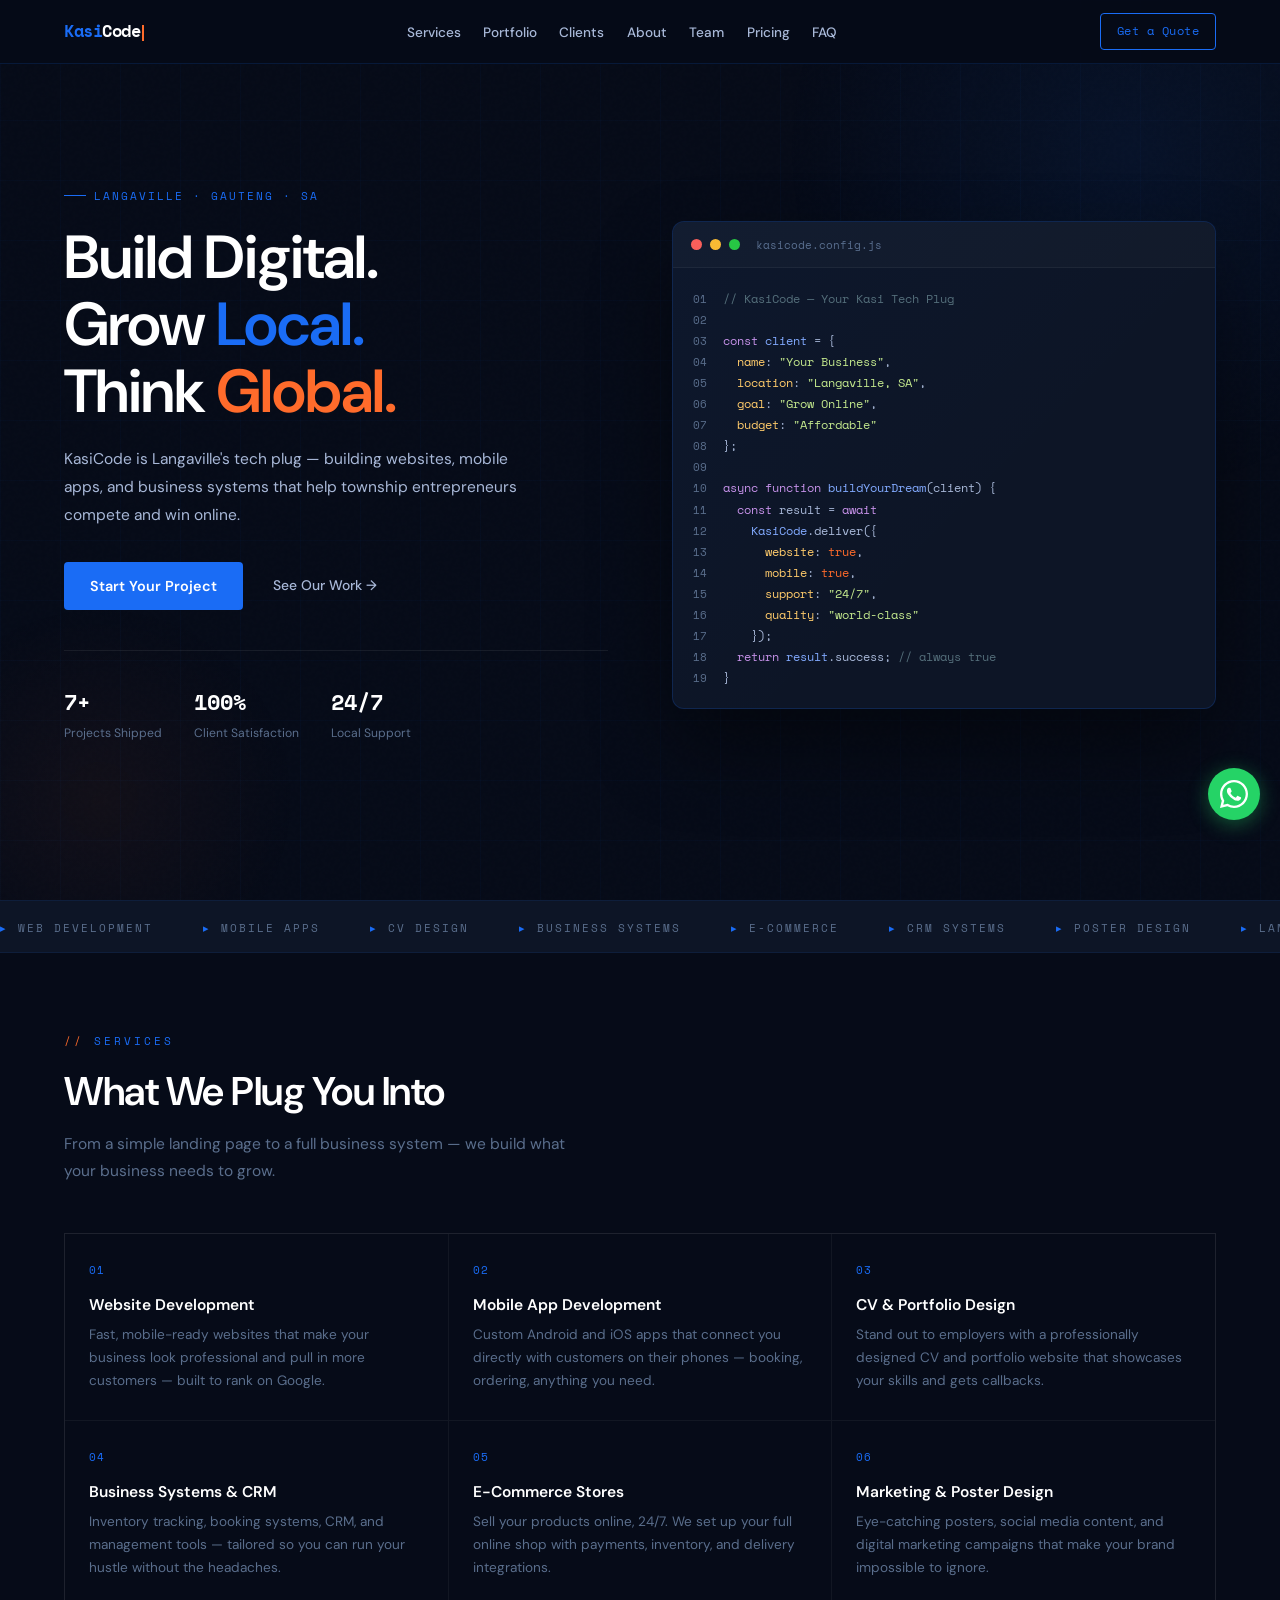
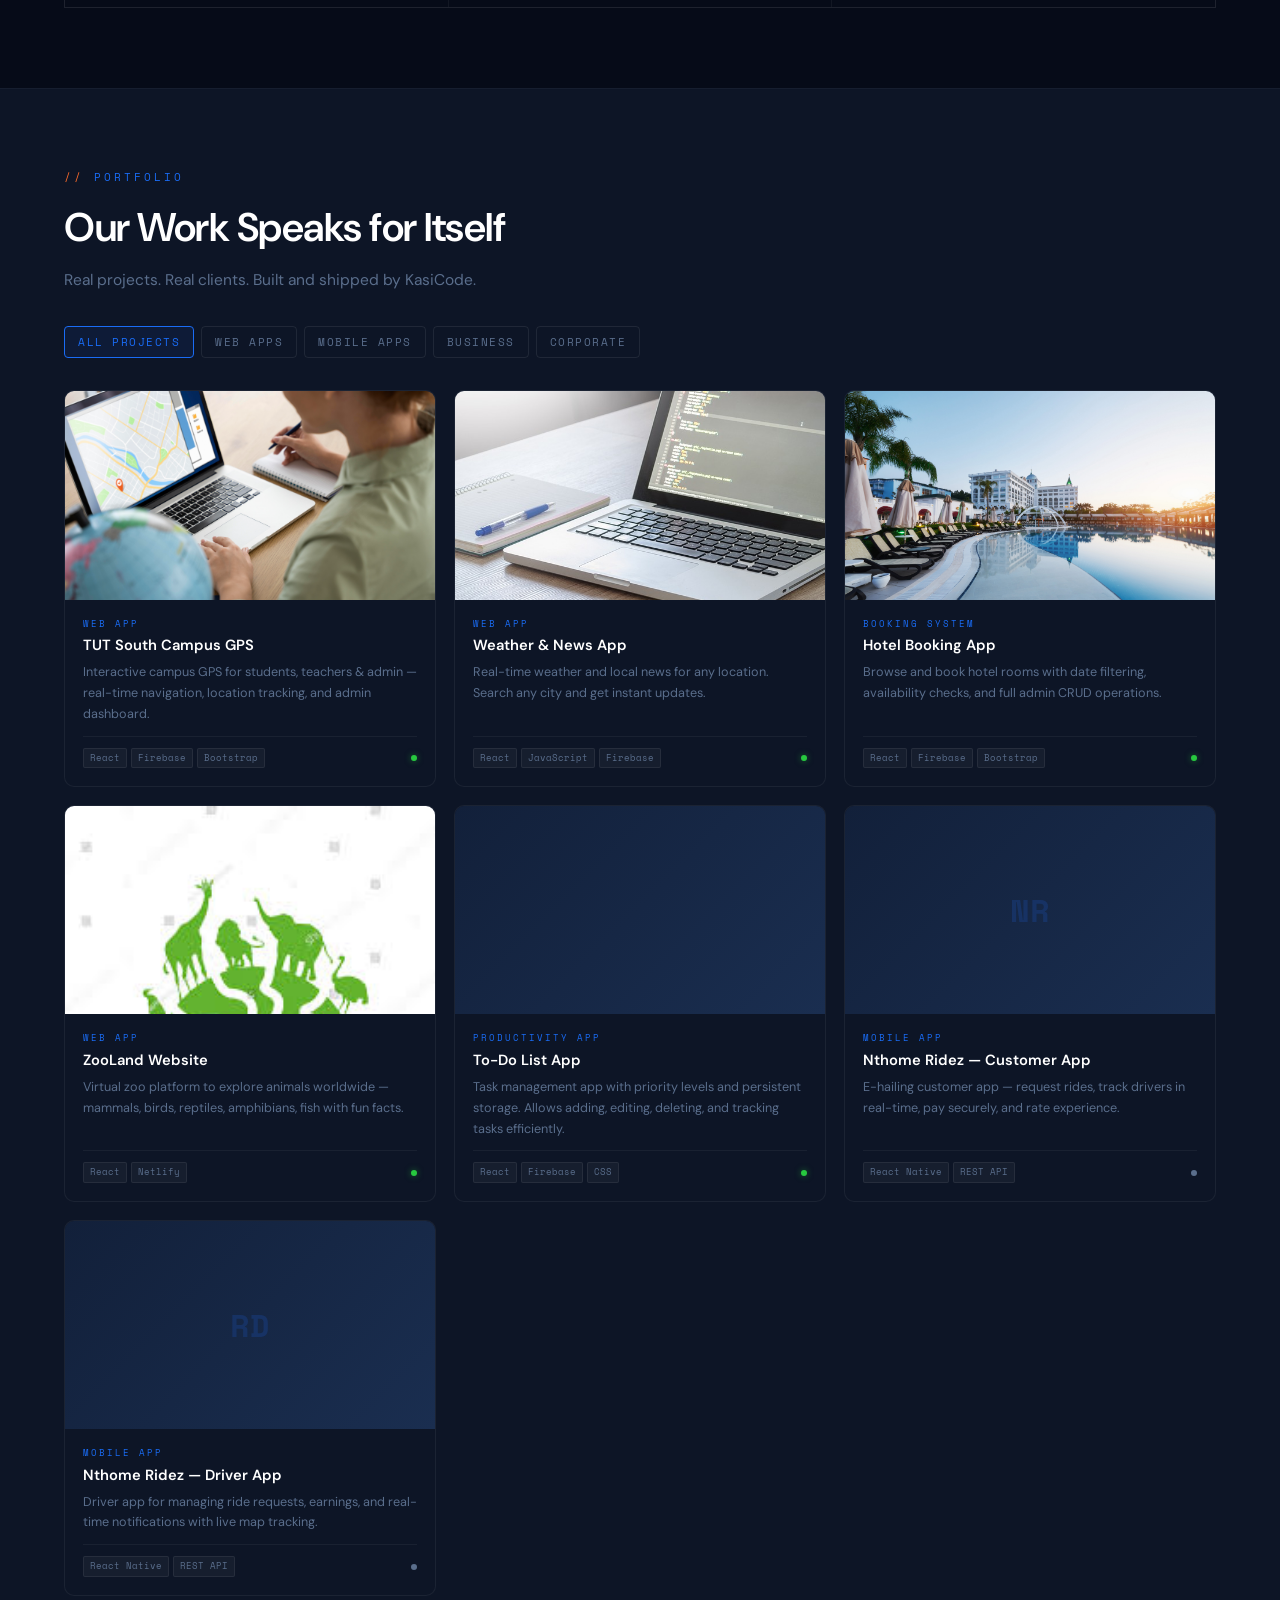
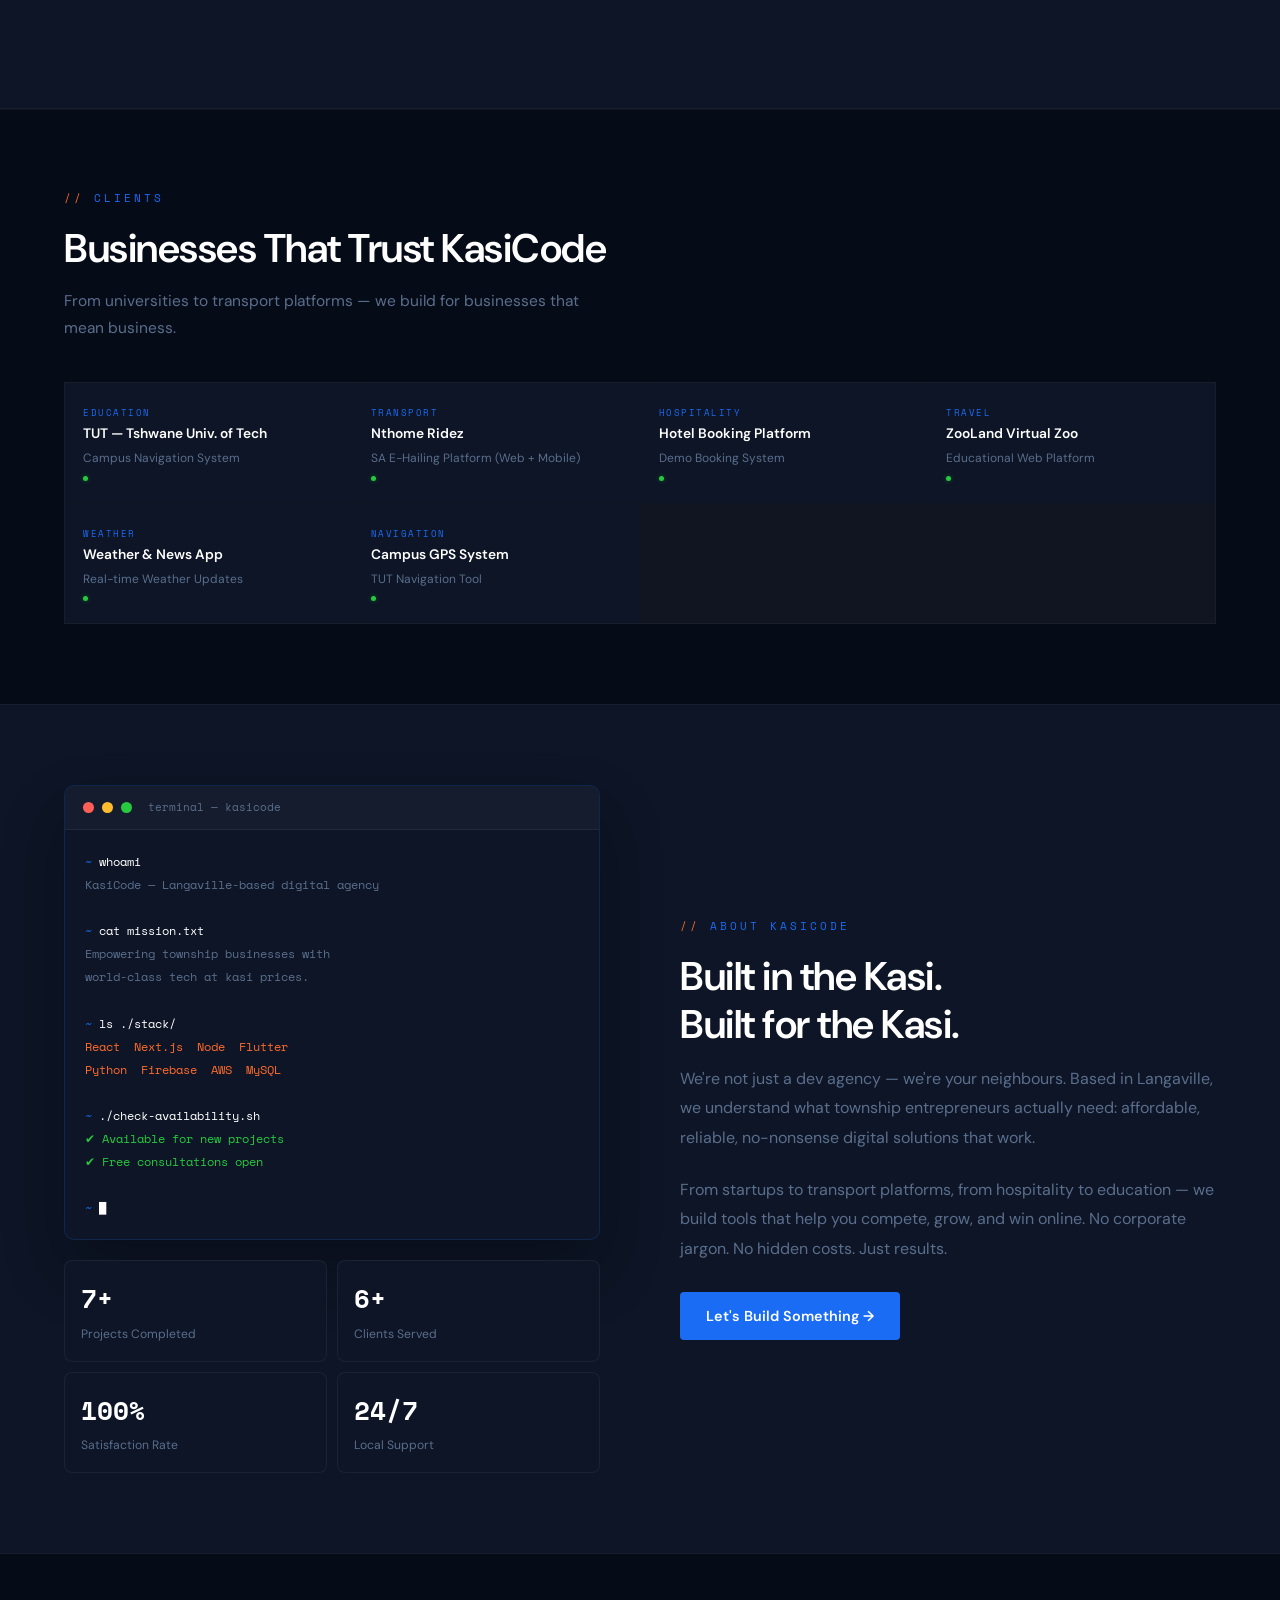
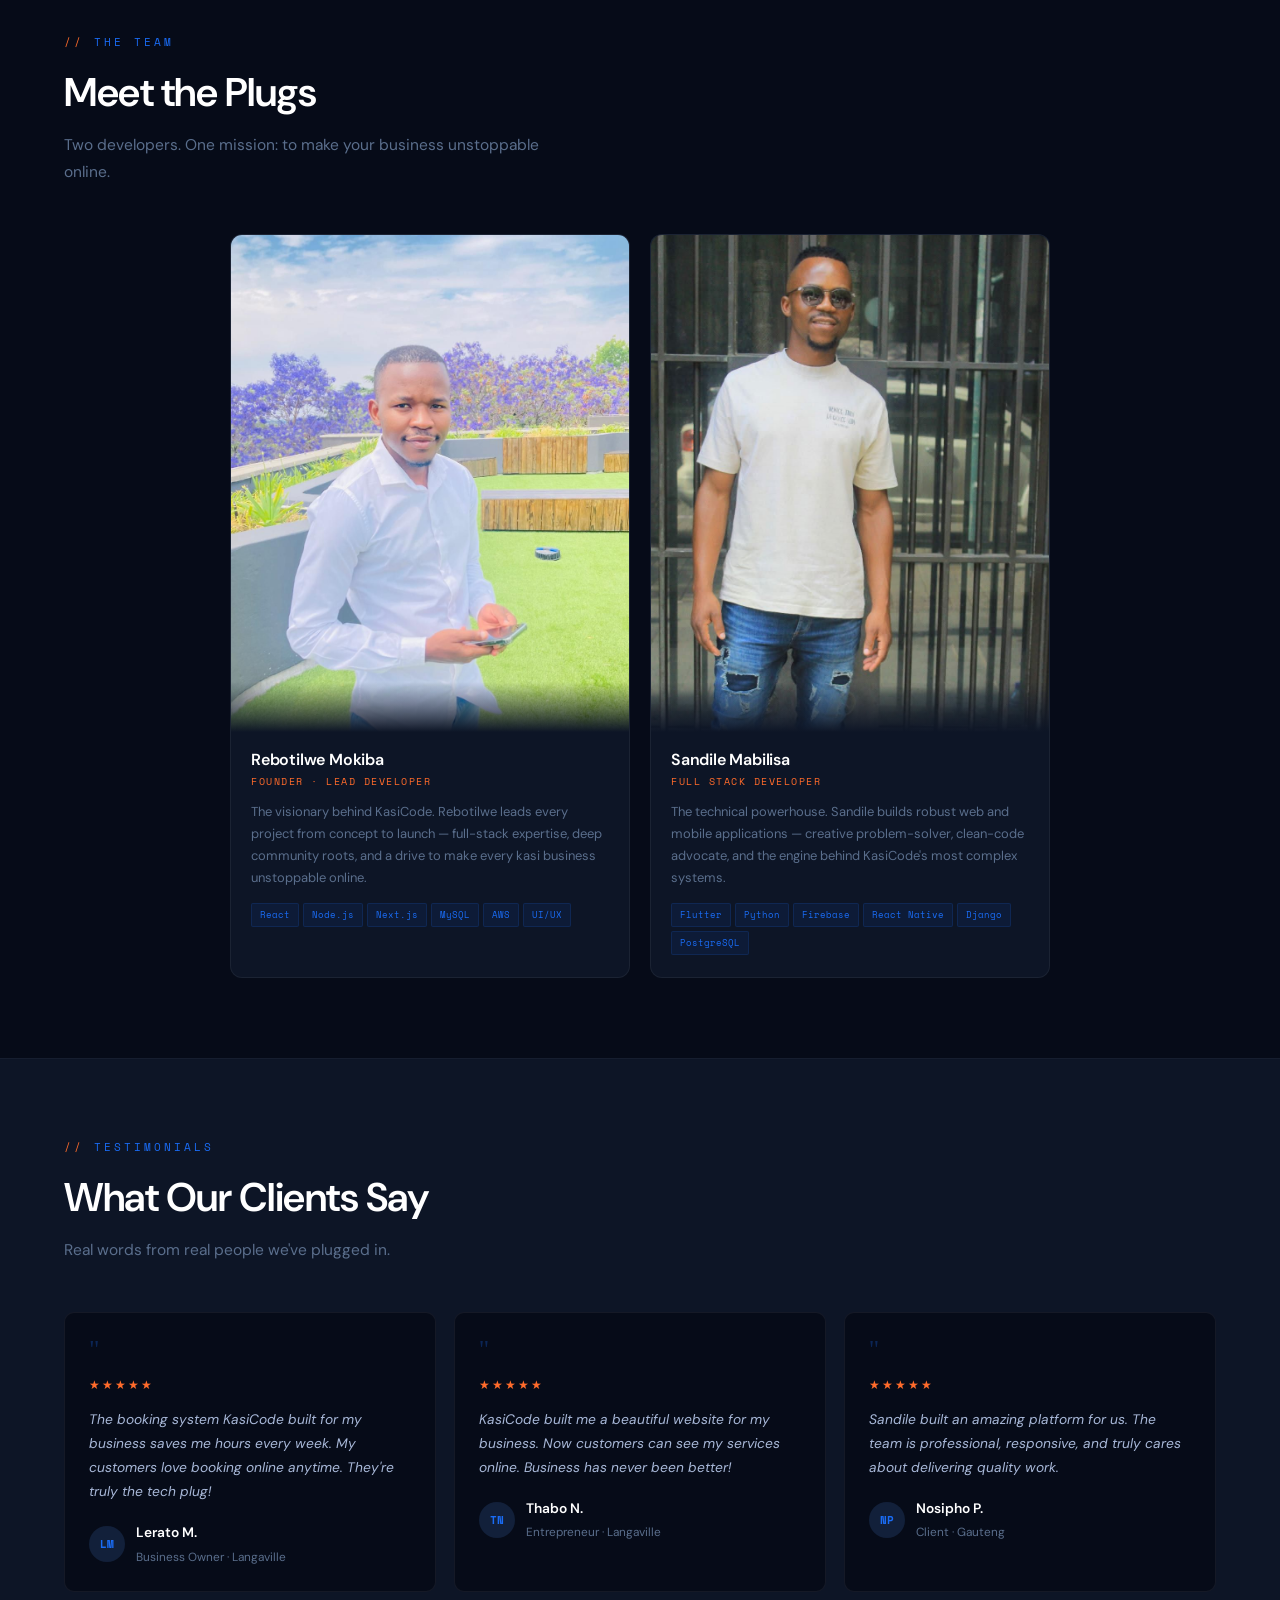
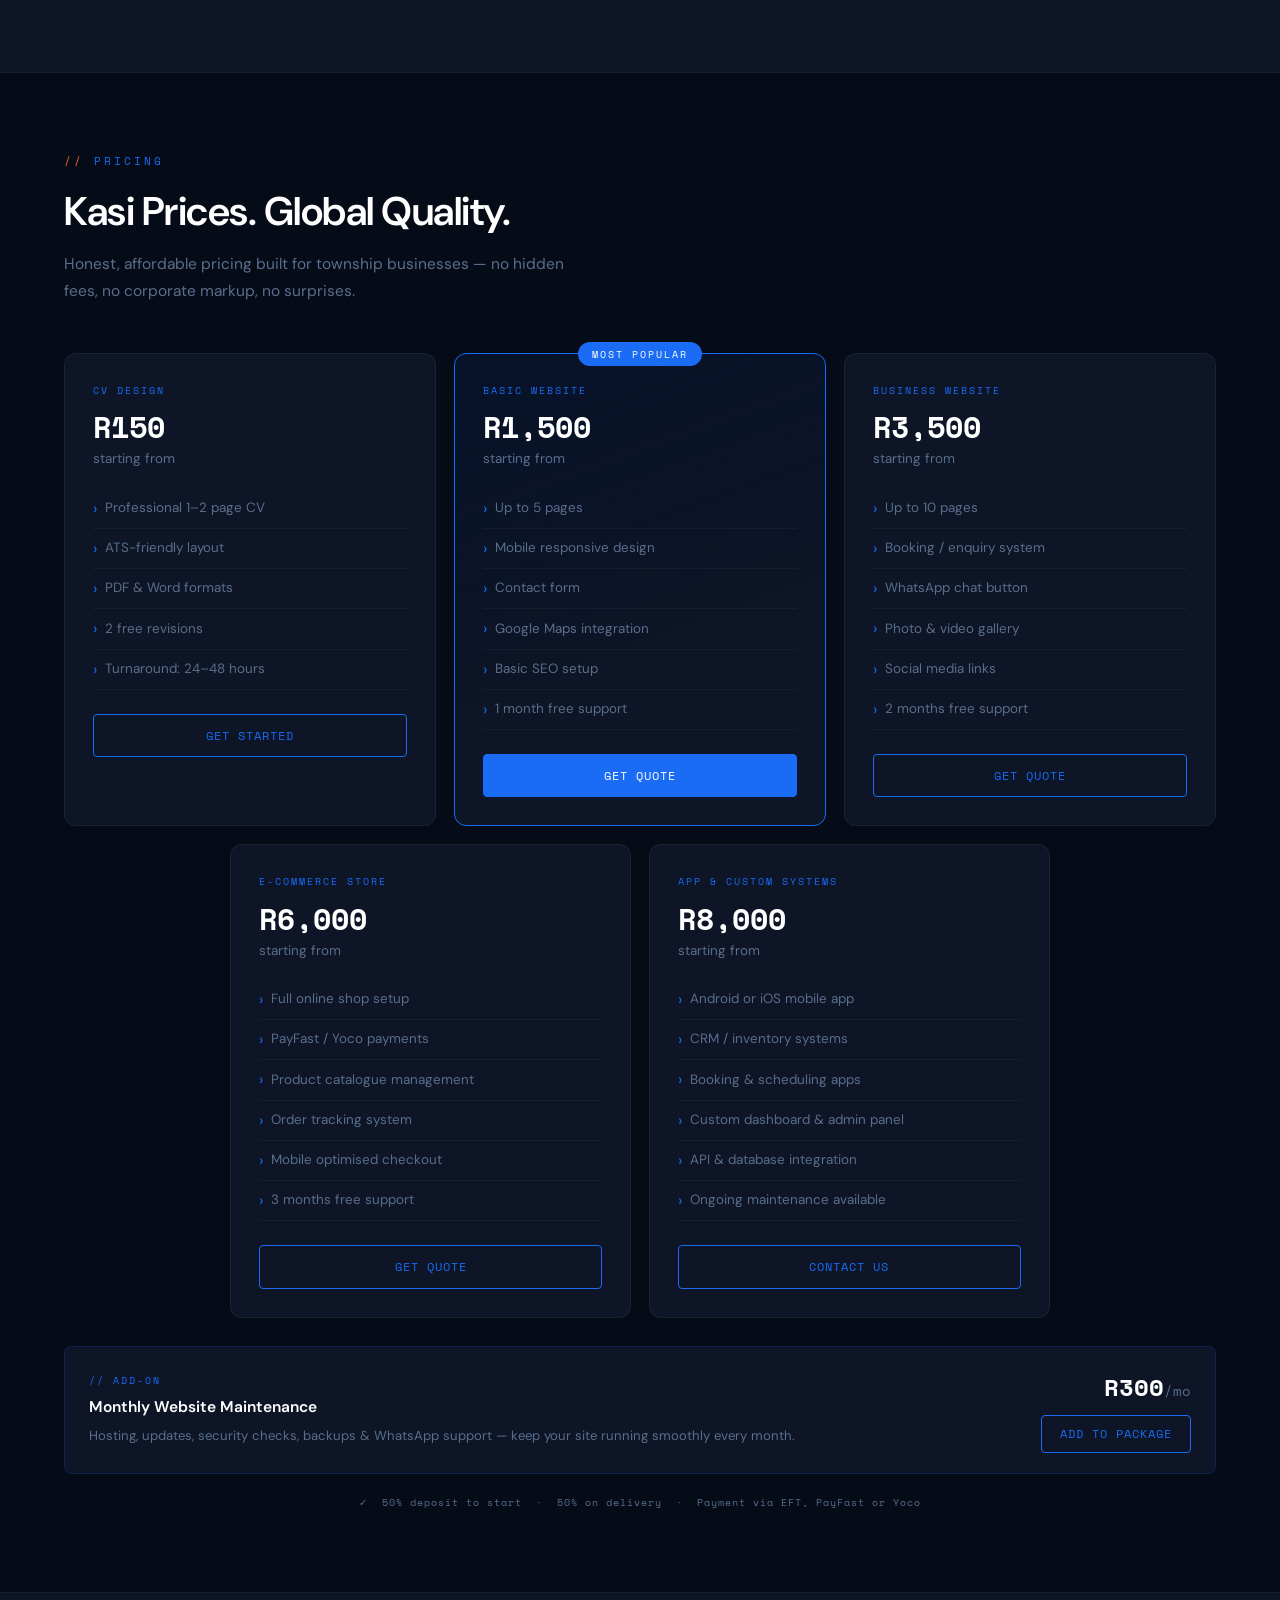
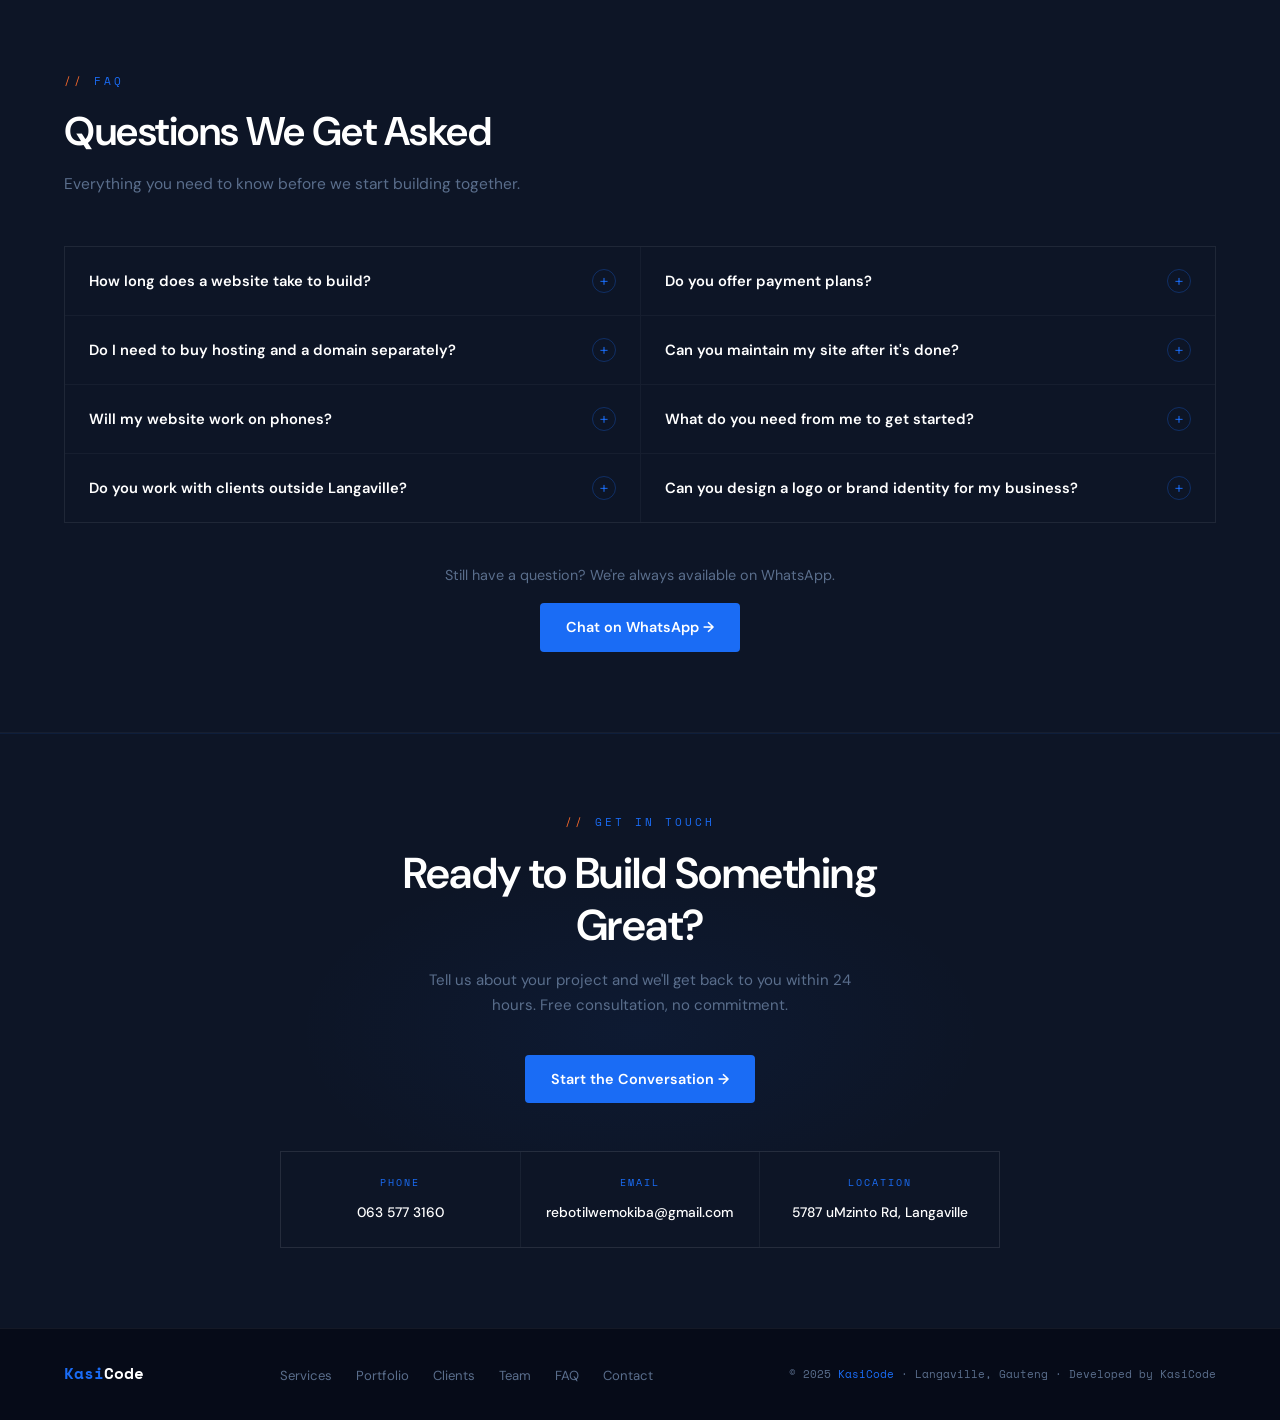
==== commit d4639948: "removed 10 projects" ====
--- a/index.html
+++ b/index.html
@@ -28,18 +28,6 @@
 <meta name="twitter:title" content="KasiCode — Your Kasi Tech Plug">
 <meta name="twitter:description" content="Affordable websites, mobile apps & digital solutions for township businesses in Langaville, Ekurhuleni.">
 <meta name="twitter:image" content="https://www.kasicodesolutions.co.za/images/og-preview.jpg">
-
-<!-- ── GOOGLE ANALYTICS ── -->
-<!-- Replace G-XXXXXXXXXX with your Measurement ID from analytics.google.com -->
-<!--
-<script async src="https://www.googletagmanager.com/gtag/js?id=G-XXXXXXXXXX"></script>
-<script>
-  window.dataLayer = window.dataLayer || [];
-  function gtag(){dataLayer.push(arguments);}
-  gtag('js', new Date());
-  gtag('config', 'G-XXXXXXXXXX');
-</script>
--->
 
 <link rel="preconnect" href="https://fonts.googleapis.com">
 <link rel="preconnect" href="https://fonts.gstatic.com" crossorigin>
@@ -292,9 +280,7 @@
 .delay-1{animation-delay:.1s} .delay-2{animation-delay:.2s} .delay-3{animation-delay:.3s} .delay-4{animation-delay:.4s}
 .grid-lines { position:absolute; inset:0; background-image:linear-gradient(rgba(26,108,245,.03) 1px,transparent 1px),linear-gradient(90deg,rgba(26,108,245,.03) 1px,transparent 1px); background-size:60px 60px; pointer-events:none; }
 
-/* ════════════════════
-   RESPONSIVE
-════════════════════ */
+/* ════════════════════ RESPONSIVE ════════════════════ */
 @media (max-width:1024px) {
   .nav-links { gap:1rem; }
   .nav-links a { font-size:.8rem; }
@@ -432,7 +418,7 @@
         <a href="#portfolio" class="btn-ghost">See Our Work &#8594;</a>
       </div>
       <div class="hero-stats fade-up delay-4">
-        <div><div class="stat-num">20+</div><div class="stat-label">Projects Shipped</div></div>
+        <div><div class="stat-num">7+</div><div class="stat-label">Projects Shipped</div></div>
         <div><div class="stat-num">100%</div><div class="stat-label">Client Satisfaction</div></div>
         <div><div class="stat-num">24/7</div><div class="stat-label">Local Support</div></div>
       </div>
@@ -466,8 +452,38 @@
 
 <div class="ticker-bar">
   <div class="ticker-track">
-    <span class="ticker-item">Web Development</span><span class="ticker-item">Mobile Apps</span><span class="ticker-item">CV Design</span><span class="ticker-item">Business Systems</span><span class="ticker-item">E-Commerce</span><span class="ticker-item">CRM Systems</span><span class="ticker-item">Poster Design</span><span class="ticker-item">Langaville</span><span class="ticker-item">Tsakane</span><span class="ticker-item">Kwa-Thema</span><span class="ticker-item">Springs</span><span class="ticker-item">Ekurhuleni</span>
-    <span class="ticker-item">Web Development</span><span class="ticker-item">Mobile Apps</span><span class="ticker-item">CV Design</span><span class="ticker-item">Business Systems</span><span class="ticker-item">E-Commerce</span><span class="ticker-item">CRM Systems</span><span class="ticker-item">Poster Design</span><span class="ticker-item">Langaville</span><span class="ticker-item">Tsakane</span><span class="ticker-item">Kwa-Thema</span><span class="ticker-item">Springs</span><span class="ticker-item">Ekurhuleni</span>
+    <span class="ticker-item">Web Development</span>
+    <span class="ticker-item">Mobile Apps</span>
+    <span class="ticker-item">CV Design</span>
+    <span class="ticker-item">Business Systems</span>
+    <span class="ticker-item">E-Commerce</span>
+    <span class="ticker-item">CRM Systems</span>
+    <span class="ticker-item">Poster Design</span>
+    <span class="ticker-item">Langaville</span>
+    <span class="ticker-item">Tsakane</span>
+    <span class="ticker-item">Kwa-Thema</span>
+    <span class="ticker-item">Springs</span>
+    <span class="ticker-item">Brakpan</span>
+    <span class="ticker-item">Nigel</span>
+    <span class="ticker-item">Daveyton</span>
+    <span class="ticker-item">Vosloorus</span>
+    <span class="ticker-item">Ekurhuleni</span>
+    <span class="ticker-item">Web Development</span>
+    <span class="ticker-item">Mobile Apps</span>
+    <span class="ticker-item">CV Design</span>
+    <span class="ticker-item">Business Systems</span>
+    <span class="ticker-item">E-Commerce</span>
+    <span class="ticker-item">CRM Systems</span>
+    <span class="ticker-item">Poster Design</span>
+    <span class="ticker-item">Langaville</span>
+    <span class="ticker-item">Tsakane</span>
+    <span class="ticker-item">Kwa-Thema</span>
+    <span class="ticker-item">Springs</span>
+    <span class="ticker-item">Brakpan</span>
+    <span class="ticker-item">Nigel</span>
+    <span class="ticker-item">Daveyton</span>
+    <span class="ticker-item">Vosloorus</span>
+    <span class="ticker-item">Ekurhuleni</span>
   </div>
 </div>
 
@@ -500,7 +516,7 @@
       <button class="filter-btn" data-filter="corporate">Corporate</button>
     </div>
     <div class="portfolio-grid" id="portfolio-grid"></div>
-    <div class="portfolio-more"><button class="btn-show-more" id="show-more-btn">Show All 16 Projects &#8595;</button></div>
+    <div class="portfolio-more"><button class="btn-show-more" id="show-more-btn">Show All 7 Projects &#8595;</button></div>
   </div>
 </section>
 
@@ -508,20 +524,14 @@
   <div class="container">
     <div class="section-label">Clients</div>
     <h2 class="section-title">Businesses That Trust KasiCode</h2>
-    <p class="section-sub">From law firms to trading companies, auction houses to security units — we build for businesses that mean business.</p>
+    <p class="section-sub">From universities to transport platforms — we build for businesses that mean business.</p>
     <div class="clients-grid">
-      <div class="client-card"><div class="client-line"></div><div class="client-industry">Legal</div><div class="client-name">Kuvasha Groener Attorneys</div><div class="client-type">100% Black Female-Owned Law Firm</div><span class="client-dot"></span></div>
-      <div class="client-card"><div class="client-line"></div><div class="client-industry">Security</div><div class="client-name">Reaction Unit SA</div><div class="client-type">Security Response — CRM System</div><span class="client-dot"></span></div>
-      <div class="client-card"><div class="client-line"></div><div class="client-industry">Industrial</div><div class="client-name">True Seal Rubberising</div><div class="client-type">Industrial Rubberising Services</div><span class="client-dot"></span></div>
-      <div class="client-card"><div class="client-line"></div><div class="client-industry">Trading</div><div class="client-name">Jireh Trading</div><div class="client-type">South African Trading Enterprise</div><span class="client-dot"></span></div>
-      <div class="client-card"><div class="client-line"></div><div class="client-industry">Auctions</div><div class="client-name">Sibanye Auction</div><div class="client-type">Online Auction Platform</div><span class="client-dot"></span></div>
-      <div class="client-card"><div class="client-line"></div><div class="client-industry">Marketing</div><div class="client-name">JZD Digital Marketing</div><div class="client-type">Digital Marketing Agency</div><span class="client-dot"></span></div>
-      <div class="client-card"><div class="client-line"></div><div class="client-industry">Lead Gen</div><div class="client-name">LeadLink Africa</div><div class="client-type">Pan-African Lead Generation Platform</div><span class="client-dot"></span></div>
       <div class="client-card"><div class="client-line"></div><div class="client-industry">Education</div><div class="client-name">TUT — Tshwane Univ. of Tech</div><div class="client-type">Campus Navigation System</div><span class="client-dot"></span></div>
       <div class="client-card"><div class="client-line"></div><div class="client-industry">Transport</div><div class="client-name">Nthome Ridez</div><div class="client-type">SA E-Hailing Platform (Web + Mobile)</div><span class="client-dot"></span></div>
-      <div class="client-card"><div class="client-line"></div><div class="client-industry">Community</div><div class="client-name">Kasi 360</div><div class="client-type">Township Community &amp; Business Directory</div><span class="client-dot"></span></div>
-      <div class="client-card"><div class="client-line"></div><div class="client-industry">Business</div><div class="client-name">AfriBiz Connect</div><div class="client-type">African Business Networking Platform</div><span class="client-dot"></span></div>
-      <div class="client-card"><div class="client-line"></div><div class="client-industry">E-Commerce</div><div class="client-name">Thirsti Water</div><div class="client-type">Premium Bottled Water E-Commerce</div><span class="client-dot"></span></div>
+      <div class="client-card"><div class="client-line"></div><div class="client-industry">Hospitality</div><div class="client-name">Hotel Booking Platform</div><div class="client-type">Demo Booking System</div><span class="client-dot"></span></div>
+      <div class="client-card"><div class="client-line"></div><div class="client-industry">Travel</div><div class="client-name">ZooLand Virtual Zoo</div><div class="client-type">Educational Web Platform</div><span class="client-dot"></span></div>
+      <div class="client-card"><div class="client-line"></div><div class="client-industry">Weather</div><div class="client-name">Weather & News App</div><div class="client-type">Real-time Weather Updates</div><span class="client-dot"></span></div>
+      <div class="client-card"><div class="client-line"></div><div class="client-industry">Navigation</div><div class="client-name">Campus GPS System</div><div class="client-type">TUT Navigation Tool</div><span class="client-dot"></span></div>
     </div>
   </div>
 </section>
@@ -552,8 +562,8 @@
           </div>
         </div>
         <div class="about-badges">
-          <div class="badge-stat"><div class="num">20+</div><div class="label">Projects Completed</div></div>
-          <div class="badge-stat"><div class="num">12+</div><div class="label">Clients Served</div></div>
+          <div class="badge-stat"><div class="num">7+</div><div class="label">Projects Completed</div></div>
+          <div class="badge-stat"><div class="num">6+</div><div class="label">Clients Served</div></div>
           <div class="badge-stat"><div class="num">100%</div><div class="label">Satisfaction Rate</div></div>
           <div class="badge-stat"><div class="num">24/7</div><div class="label">Local Support</div></div>
         </div>
@@ -562,12 +572,13 @@
         <div class="section-label">About KasiCode</div>
         <h2 class="section-title">Built in the Kasi.<br>Built for the Kasi.</h2>
         <p style="color:var(--gray-3);line-height:1.85;margin-bottom:1.4rem;">We're not just a dev agency — we're your neighbours. Based in Langaville, we understand what township entrepreneurs actually need: affordable, reliable, no-nonsense digital solutions that work.</p>
-        <p style="color:var(--gray-3);line-height:1.85;margin-bottom:1.75rem;">From law firms to spaza shops, from security companies to startups — we build tools that help you compete, grow, and win online. No corporate jargon. No hidden costs. Just results.</p>
+        <p style="color:var(--gray-3);line-height:1.85;margin-bottom:1.75rem;">From startups to transport platforms, from hospitality to education — we build tools that help you compete, grow, and win online. No corporate jargon. No hidden costs. Just results.</p>
         <a href="contact.html" class="btn-primary">Let's Build Something &#8594;</a>
       </div>
     </div>
   </div>
 </section>
+
 <section id="team">
   <div class="container">
     <div class="section-label">The Team</div>
@@ -627,9 +638,9 @@
     <h2 class="section-title">What Our Clients Say</h2>
     <p class="section-sub">Real words from real people we've plugged in.</p>
     <div class="testi-grid">
-      <div class="testi-card"><div class="testi-quote">"</div><div class="testi-stars">&#9733;&#9733;&#9733;&#9733;&#9733;</div><p class="testi-text">KasiCode built me a beautiful website for my spaza shop. Now customers can see my prices and specials online. Business has never been better!</p><div class="testi-author"><div class="testi-avi">TN</div><div><div class="testi-name">Thabo Ndlovu</div><div class="testi-loc">Spaza Owner &middot; Langaville</div></div></div></div>
-      <div class="testi-card"><div class="testi-quote">"</div><div class="testi-stars">&#9733;&#9733;&#9733;&#9733;&#9733;</div><p class="testi-text">Sandile revamped my CV and I got interview calls within a week. The design was so professional — I finally stood out from the hundreds of other applicants.</p><div class="testi-author"><div class="testi-avi">ND</div><div><div class="testi-name">Nosipho Dlamini</div><div class="testi-loc">Job Seeker &middot; Tsakane</div></div></div></div>
-      <div class="testi-card"><div class="testi-quote">"</div><div class="testi-stars">&#9733;&#9733;&#9733;&#9733;&#9733;</div><p class="testi-text">The booking system KasiCode built for my salon saves me hours every week. My customers love booking online anytime. They're truly the tech plug!</p><div class="testi-author"><div class="testi-avi">LM</div><div><div class="testi-name">Lerato Mokoena</div><div class="testi-loc">Salon Owner &middot; Kwa-Thema</div></div></div></div>
+      <div class="testi-card"><div class="testi-quote">"</div><div class="testi-stars">&#9733;&#9733;&#9733;&#9733;&#9733;</div><p class="testi-text">The booking system KasiCode built for my business saves me hours every week. My customers love booking online anytime. They're truly the tech plug!</p><div class="testi-author"><div class="testi-avi">LM</div><div><div class="testi-name">Lerato M.</div><div class="testi-loc">Business Owner &middot; Langaville</div></div></div></div>
+      <div class="testi-card"><div class="testi-quote">"</div><div class="testi-stars">&#9733;&#9733;&#9733;&#9733;&#9733;</div><p class="testi-text">KasiCode built me a beautiful website for my business. Now customers can see my services online. Business has never been better!</p><div class="testi-author"><div class="testi-avi">TN</div><div><div class="testi-name">Thabo N.</div><div class="testi-loc">Entrepreneur &middot; Langaville</div></div></div></div>
+      <div class="testi-card"><div class="testi-quote">"</div><div class="testi-stars">&#9733;&#9733;&#9733;&#9733;&#9733;</div><p class="testi-text">Sandile built an amazing platform for us. The team is professional, responsive, and truly cares about delivering quality work.</p><div class="testi-author"><div class="testi-avi">NP</div><div><div class="testi-name">Nosipho P.</div><div class="testi-loc">Client &middot; Gauteng</div></div></div></div>
     </div>
   </div>
 </section>
@@ -734,7 +745,7 @@
 
       <div class="faq-item">
         <div class="faq-question"><span class="faq-q-text">Do you work with clients outside Langaville?</span><span class="faq-icon">+</span></div>
-        <div class="faq-answer"><p>Yes! We're based in Langaville but we serve clients across Tsakane, Kwa-Thema, Springs, Brakpan, and all of Ekurhuleni. We also work with clients across South Africa — everything is done remotely via WhatsApp, email, and video call.</p></div>
+        <div class="faq-answer"><p>Yes! We're based in Langaville but we serve clients across Tsakane, Kwa-Thema, Springs, Brakpan, Nigel, Daveyton, Vosloorus, and all of Ekurhuleni. We also work with clients across South Africa — everything is done remotely via WhatsApp, email, and video call.</p></div>
       </div>
 
       <div class="faq-item">
@@ -817,92 +828,90 @@
   document.querySelectorAll('.faq-item').forEach(function(item){
     item.querySelector('.faq-question').addEventListener('click', function(){
       var isOpen = item.classList.contains('open');
-      // close all
       document.querySelectorAll('.faq-item').forEach(function(i){ i.classList.remove('open'); });
-      // open clicked if it wasn't open
       if(!isOpen) item.classList.add('open');
     });
   });
 
-  /* ── PORTFOLIO DATA ── */
+  /* ── PORTFOLIO DATA (UPDATED - SAFE PROJECTS ONLY + TO-DO LIST APP) ── */
   var projects = [
-    {title:"AfriBiz Connect",tag:"Business Platform",desc:"Digital platform connecting African businesses — enabling networking, partnerships, and commerce across the continent.",tech:["React","Netlify"],url:"https://afribiz-connect-website.netlify.app/",img:"images/AfriBiz.png",cat:"corporate business",live:true},
-    {title:"Kasi 360",tag:"Community Platform",desc:"A 360\u00b0 township community and business directory platform — connecting local service providers with residents.",tech:["React","Netlify"],url:"https://kasi360.netlify.app/",img:"images/coding.jpg",cat:"web business",live:true},
-    {title:"JZD Digital Marketing",tag:"Digital Marketing",desc:"Corporate digital marketing agency website — showcasing services, case studies, and lead generation for a growing SA agency.",tech:["React","CSS"],url:"https://jzd-digital-marketing.netlify.app/",img:"images/jzd-logo.jpg",cat:"corporate business",live:true},
-    {title:"Jireh Trading",tag:"Corporate Website",desc:"Professional trading company website — product catalogue, company profile, and contact system for a growing SA trading enterprise.",tech:["React","Netlify"],url:"https://jireh-trading-website.netlify.app/",img:"images/jireh.png",cat:"corporate business",live:true},
-    {title:"Sibanye Auction",tag:"Auction Platform",desc:"Online auction platform for listing, browsing, and bidding on items — built for a South African auctioneer business.",tech:["React","Firebase"],url:"https://sibanye-auction.netlify.app/",img:"images/auction1.jpg",cat:"web business",live:true},
-    {title:"Reaction Unit CRM",tag:"CRM System",desc:"Custom CRM for a security reaction unit — managing client accounts, incident reports, and response team coordination.",tech:["React","Firebase"],url:"https://crm-reactionunit.netlify.app/",img:"images/reaction.png",cat:"business",live:true},
-    {title:"True Seal Rubberising",tag:"Corporate Website",desc:"Corporate website for an industrial rubberising company — services, project gallery, and client contact system.",tech:["React","Netlify"],url:"https://true-seal-rubberising.netlify.app/",img:"images/KZN.png",cat:"corporate business",live:true},
-    {title:"Kuvasha Groener Attorneys",tag:"Legal / Corporate",desc:"Corporate site for a 100% black female-owned law firm — property, wills, contractual & notarial services.",tech:["React","CSS"],url:"https://kgroenerattorneys.co.za/",img:"images/kuvasha.png",cat:"corporate business",live:true},
-    {title:"LeadLink Africa",tag:"Lead Generation",desc:"Connects businesses with verified leads across finance, insurance, legal, real estate, and tech — POPIA-compliant.",tech:["React","Netlify"],url:"https://leadlink-website.netlify.app/",img:"images/LeadLink.png",cat:"corporate business",live:true},
-    {title:"Kasi Digital Connect",tag:"Digital Platform",desc:"Multi-service platform bridging township businesses with the digital economy — retail, bookings, and rentals.",tech:["React","Netlify"],url:"https://kasi-digital-connect.netlify.app/",img:"https://api.microlink.io/?url=https://kasi-digital-connect.netlify.app/&screenshot=true&meta=false&embed=screenshot.url",cat:"web business",live:true},
-    {title:"TUT South Campus GPS",tag:"Web App",desc:"Interactive campus GPS for students, teachers & admin — real-time navigation, location tracking, and admin dashboard.",tech:["React","Firebase","Bootstrap"],url:"https://campus-gps-379423.web.app/",img:"images/gps.jpg",cat:"web",live:true},
-    {title:"Weather & News App",tag:"Web App",desc:"Real-time weather and local news for any location. Search any city and get instant updates.",tech:["React","JavaScript","Firebase"],url:"https://weather-app-f5c30.web.app",img:"images/weather.jpg",cat:"web",live:true},
-    {title:"Hotel Booking App",tag:"Booking System",desc:"Browse and book hotel rooms with date filtering, availability checks, and full admin CRUD operations.",tech:["React","Firebase","Bootstrap"],url:"https://hotel-bookings-app.web.app/",img:"images/hotel.jpg",cat:"web business",live:true},
-    {title:"ZooLand Website",tag:"Web App",desc:"Virtual zoo platform to explore animals worldwide — mammals, birds, reptiles, amphibians, fish with fun facts.",tech:["React","Netlify"],url:"https://zoofari-website.netlify.app/",img:"images/zoo.jpg",cat:"web",live:true},
-    {title:"Nthome Ridez \u2014 Customer App",tag:"Mobile App",desc:"E-hailing customer app — request rides, track drivers in real-time, pay securely, and rate experience.",tech:["React Native","REST API"],url:"",cat:"mobile",live:false,placeholder:"NR"},
-    {title:"Nthome Ridez \u2014 Driver App",tag:"Mobile App",desc:"Driver app for managing ride requests, earnings, and real-time notifications with live map tracking.",tech:["React Native","REST API"],url:"",cat:"mobile",live:false,placeholder:"RD"}
+    {title:"TUT South Campus GPS", tag:"Web App", desc:"Interactive campus GPS for students, teachers & admin — real-time navigation, location tracking, and admin dashboard.", tech:["React","Firebase","Bootstrap"], url:"https://campus-gps-379423.web.app/", img:"images/gps.jpg", cat:"web", live:true},
+    {title:"Weather & News App", tag:"Web App", desc:"Real-time weather and local news for any location. Search any city and get instant updates.", tech:["React","JavaScript","Firebase"], url:"https://weather-app-f5c30.web.app", img:"images/weather.jpg", cat:"web", live:true},
+    {title:"Hotel Booking App", tag:"Booking System", desc:"Browse and book hotel rooms with date filtering, availability checks, and full admin CRUD operations.", tech:["React","Firebase","Bootstrap"], url:"https://hotel-bookings-app.web.app/", img:"images/hotel.jpg", cat:"web business", live:true},
+    {title:"ZooLand Website", tag:"Web App", desc:"Virtual zoo platform to explore animals worldwide — mammals, birds, reptiles, amphibians, fish with fun facts.", tech:["React","Netlify"], url:"https://zoofari-website.netlify.app/", img:"images/zoo.jpg", cat:"web", live:true},
+    {title:"To-Do List App", tag:"Productivity App", desc:"Task management app with priority levels and persistent storage. Allows adding, editing, deleting, and tracking tasks efficiently.", tech:["React","Firebase","CSS"], url:"https://to-do-list-592d8.web.app/", img:"images/todo.png", cat:"web", live:true},
+    {title:"Nthome Ridez — Customer App", tag:"Mobile App", desc:"E-hailing customer app — request rides, track drivers in real-time, pay securely, and rate experience.", tech:["React Native","REST API"], url:"", cat:"mobile", live:false, placeholder:"NR"},
+    {title:"Nthome Ridez — Driver App", tag:"Mobile App", desc:"Driver app for managing ride requests, earnings, and real-time notifications with live map tracking.", tech:["React Native","REST API"], url:"", cat:"mobile", live:false, placeholder:"RD"}
   ];
-  var VISIBLE=6, showAll=false, curFilter="all";
+  var VISIBLE = 7, showAll = false, curFilter = "all";
   function renderProjects(filter){
-    var grid=document.getElementById('portfolio-grid');
+    var grid = document.getElementById('portfolio-grid');
     if(!grid) return;
-    grid.innerHTML='';
-    var list=projects.filter(function(p){ return filter==='all'||p.cat.indexOf(filter)!==-1; });
-    list.forEach(function(proj,idx){
-      var card=document.createElement('div');
-      card.className='project-card';
-      if(!showAll&&idx>=VISIBLE) card.classList.add('hidden');
-      var thumb=document.createElement('div');
-      thumb.className='project-thumb';
+    grid.innerHTML = '';
+    var list = projects.filter(function(p){ return filter === 'all' || p.cat.indexOf(filter) !== -1; });
+    list.forEach(function(proj, idx){
+      var card = document.createElement('div');
+      card.className = 'project-card';
+      if(!showAll && idx >= VISIBLE) card.classList.add('hidden');
+      var thumb = document.createElement('div');
+      thumb.className = 'project-thumb';
       if(proj.placeholder){
-        thumb.style.cssText='background:linear-gradient(135deg,#12203A,#1A2E50);display:flex;align-items:center;justify-content:center;';
-        var sp=document.createElement('span');
-        sp.style.cssText='font-family:var(--mono);font-size:2rem;font-weight:700;color:rgba(26,108,245,.18);';
-        sp.textContent=proj.placeholder;
+        thumb.style.cssText = 'background:linear-gradient(135deg,#12203A,#1A2E50);display:flex;align-items:center;justify-content:center;';
+        var sp = document.createElement('span');
+        sp.style.cssText = 'font-family:var(--mono);font-size:2rem;font-weight:700;color:rgba(26,108,245,.18);';
+        sp.textContent = proj.placeholder;
         thumb.appendChild(sp);
       } else {
-        var img=document.createElement('img');
-        img.className='project-img';
-        img.src=proj.img; img.alt=proj.title; img.loading='lazy';
-        img.onerror=function(){ img.style.display='none'; thumb.style.background='linear-gradient(135deg,#12203A,#1A2E50)'; };
+        var img = document.createElement('img');
+        img.className = 'project-img';
+        img.src = proj.img;
+        img.alt = proj.title;
+        img.loading = 'lazy';
+        img.onerror = function(){ img.style.display = 'none'; thumb.style.background = 'linear-gradient(135deg,#12203A,#1A2E50)'; };
         thumb.appendChild(img);
       }
-      var ov=document.createElement('div'); ov.className='project-overlay';
-      var btn=document.createElement('a');
-      btn.className=proj.live?'project-overlay-btn':'project-overlay-btn no-link';
-      btn.textContent=proj.live?'View Live \u2197':'Mobile App';
-      if(proj.live&&proj.url){ btn.href=proj.url; btn.target='_blank'; btn.rel='noopener'; }
-      ov.appendChild(btn); thumb.appendChild(ov);
-      var body=document.createElement('div'); body.className='project-body';
-      body.innerHTML='<div class="project-tag">'+proj.tag+'</div><div class="project-title">'+proj.title+'</div><p class="project-desc">'+proj.desc+'</p><div class="project-footer"><div class="project-tech">'+proj.tech.map(function(t){return '<span class="tech-chip">'+t+'</span>';}).join('')+'</div><div class="project-live-dot'+(proj.live?'':' offline')+'"></div></div>';
-      card.appendChild(thumb); card.appendChild(body); grid.appendChild(card);
+      var ov = document.createElement('div');
+      ov.className = 'project-overlay';
+      var btn = document.createElement('a');
+      btn.className = proj.live ? 'project-overlay-btn' : 'project-overlay-btn no-link';
+      btn.textContent = proj.live ? 'View Live \u2197' : 'Mobile App';
+      if(proj.live && proj.url){ btn.href = proj.url; btn.target = '_blank'; btn.rel = 'noopener'; }
+      ov.appendChild(btn);
+      thumb.appendChild(ov);
+      var body = document.createElement('div');
+      body.className = 'project-body';
+      body.innerHTML = '<div class="project-tag">' + proj.tag + '</div><div class="project-title">' + proj.title + '</div><p class="project-desc">' + proj.desc + '</p><div class="project-footer"><div class="project-tech">' + proj.tech.map(function(t){ return '<span class="tech-chip">' + t + '</span>'; }).join('') + '</div><div class="project-live-dot' + (proj.live ? '' : ' offline') + '"></div></div>';
+      card.appendChild(thumb);
+      card.appendChild(body);
+      grid.appendChild(card);
     });
-    var sb=document.getElementById('show-more-btn');
+    var sb = document.getElementById('show-more-btn');
     if(sb){
-      sb.style.display=(filter==='all'&&list.length>VISIBLE)?'inline-block':'none';
-      sb.textContent=showAll?'Show Less \u2191':'Show All '+projects.length+' Projects \u2193';
+      sb.style.display = (filter === 'all' && list.length > VISIBLE) ? 'inline-block' : 'none';
+      sb.textContent = showAll ? 'Show Less \u2191' : 'Show All ' + projects.length + ' Projects \u2193';
     }
   }
   function toggleProjects(){
-    showAll=!showAll; renderProjects(curFilter);
+    showAll = !showAll;
+    renderProjects(curFilter);
     if(!showAll) document.getElementById('portfolio').scrollIntoView({behavior:'smooth'});
   }
   document.querySelectorAll('.filter-btn').forEach(function(btn){
-    btn.addEventListener('click',function(){
+    btn.addEventListener('click', function(){
       document.querySelectorAll('.filter-btn').forEach(function(b){ b.classList.remove('active'); });
       btn.classList.add('active');
-      curFilter=btn.getAttribute('data-filter');
-      showAll=false; renderProjects(curFilter);
+      curFilter = btn.getAttribute('data-filter');
+      showAll = false;
+      renderProjects(curFilter);
     });
   });
-  var sb=document.getElementById('show-more-btn');
-  if(sb) sb.addEventListener('click',toggleProjects);
+  var sb = document.getElementById('show-more-btn');
+  if(sb) sb.addEventListener('click', toggleProjects);
   renderProjects('all');
 
   /* ── BACK TO TOP ── */
-  var btt=document.getElementById('back-to-top');
-  window.addEventListener('scroll',function(){ btt.classList.toggle('visible',window.scrollY>400); },{passive:true});
+  var btt = document.getElementById('back-to-top');
+  window.addEventListener('scroll', function(){ btt.classList.toggle('visible', window.scrollY > 400); }, {passive: true});
 })();
 </script>
 </body>
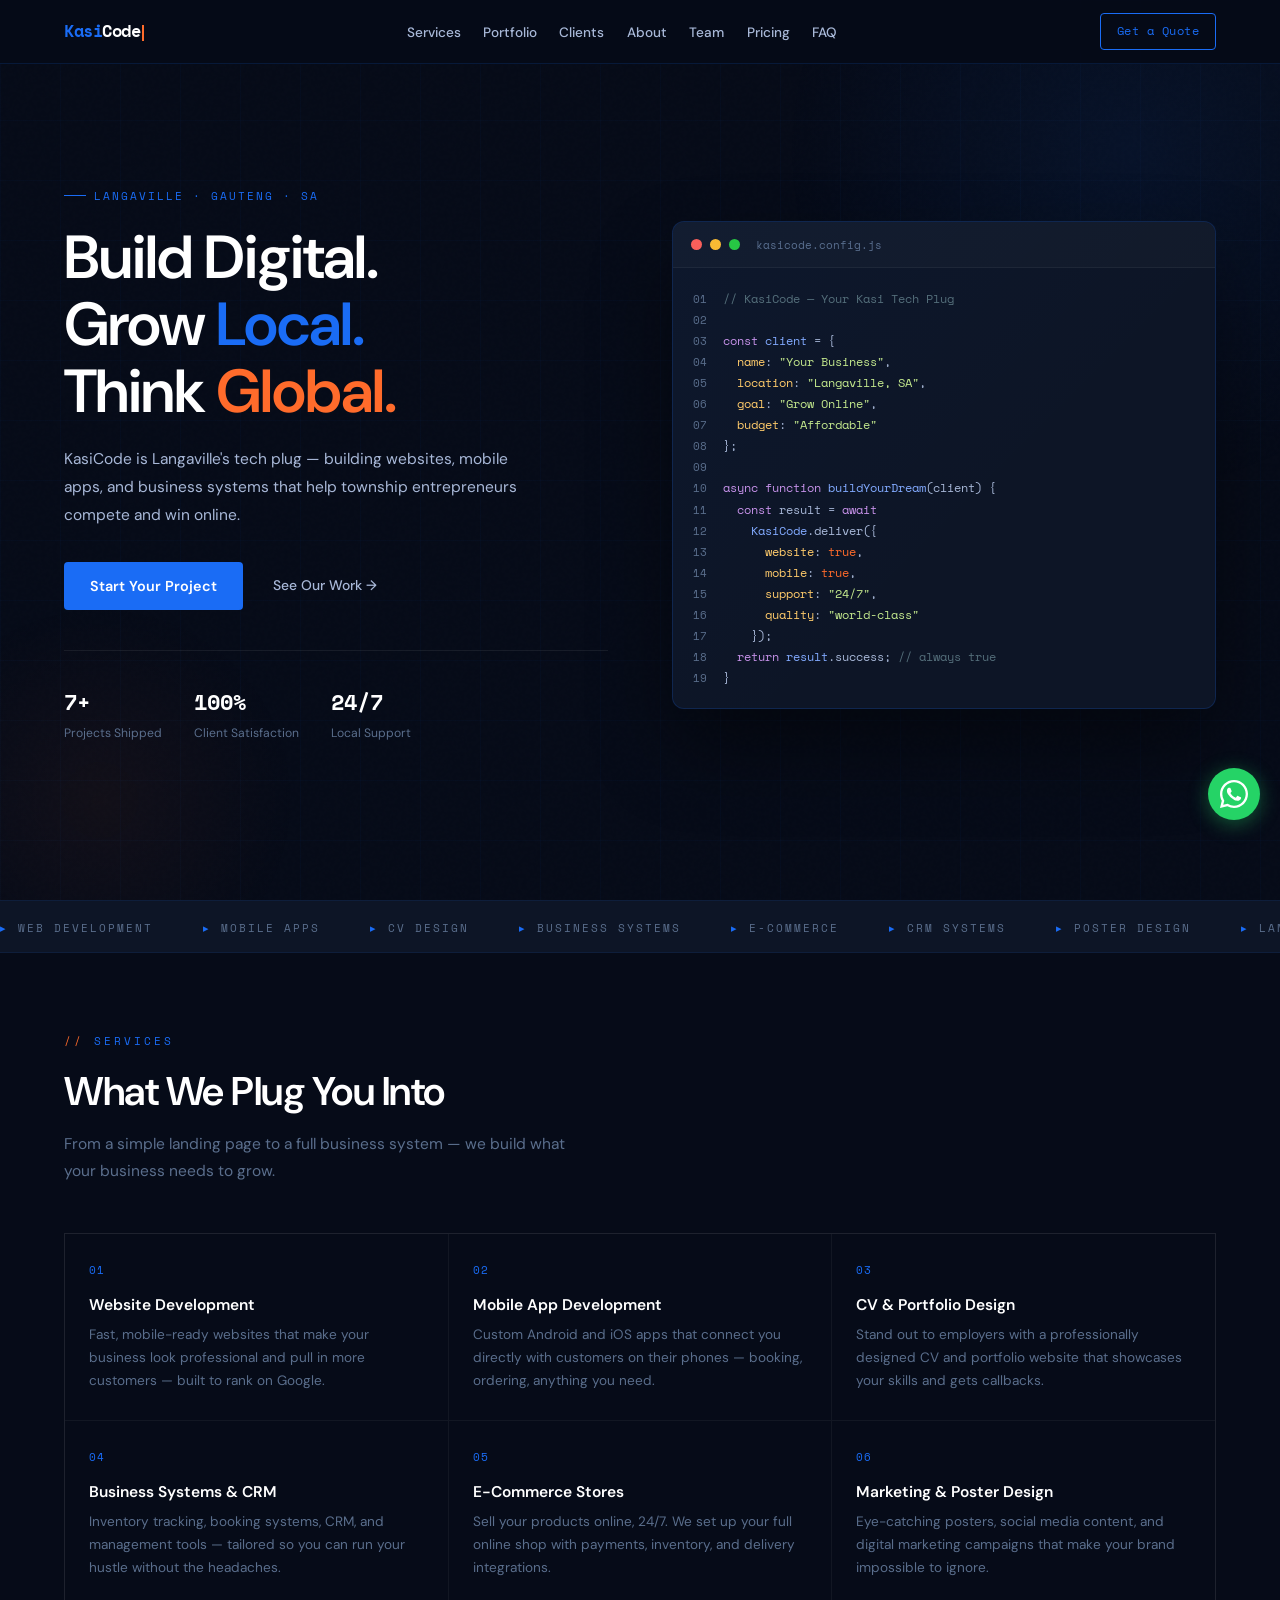
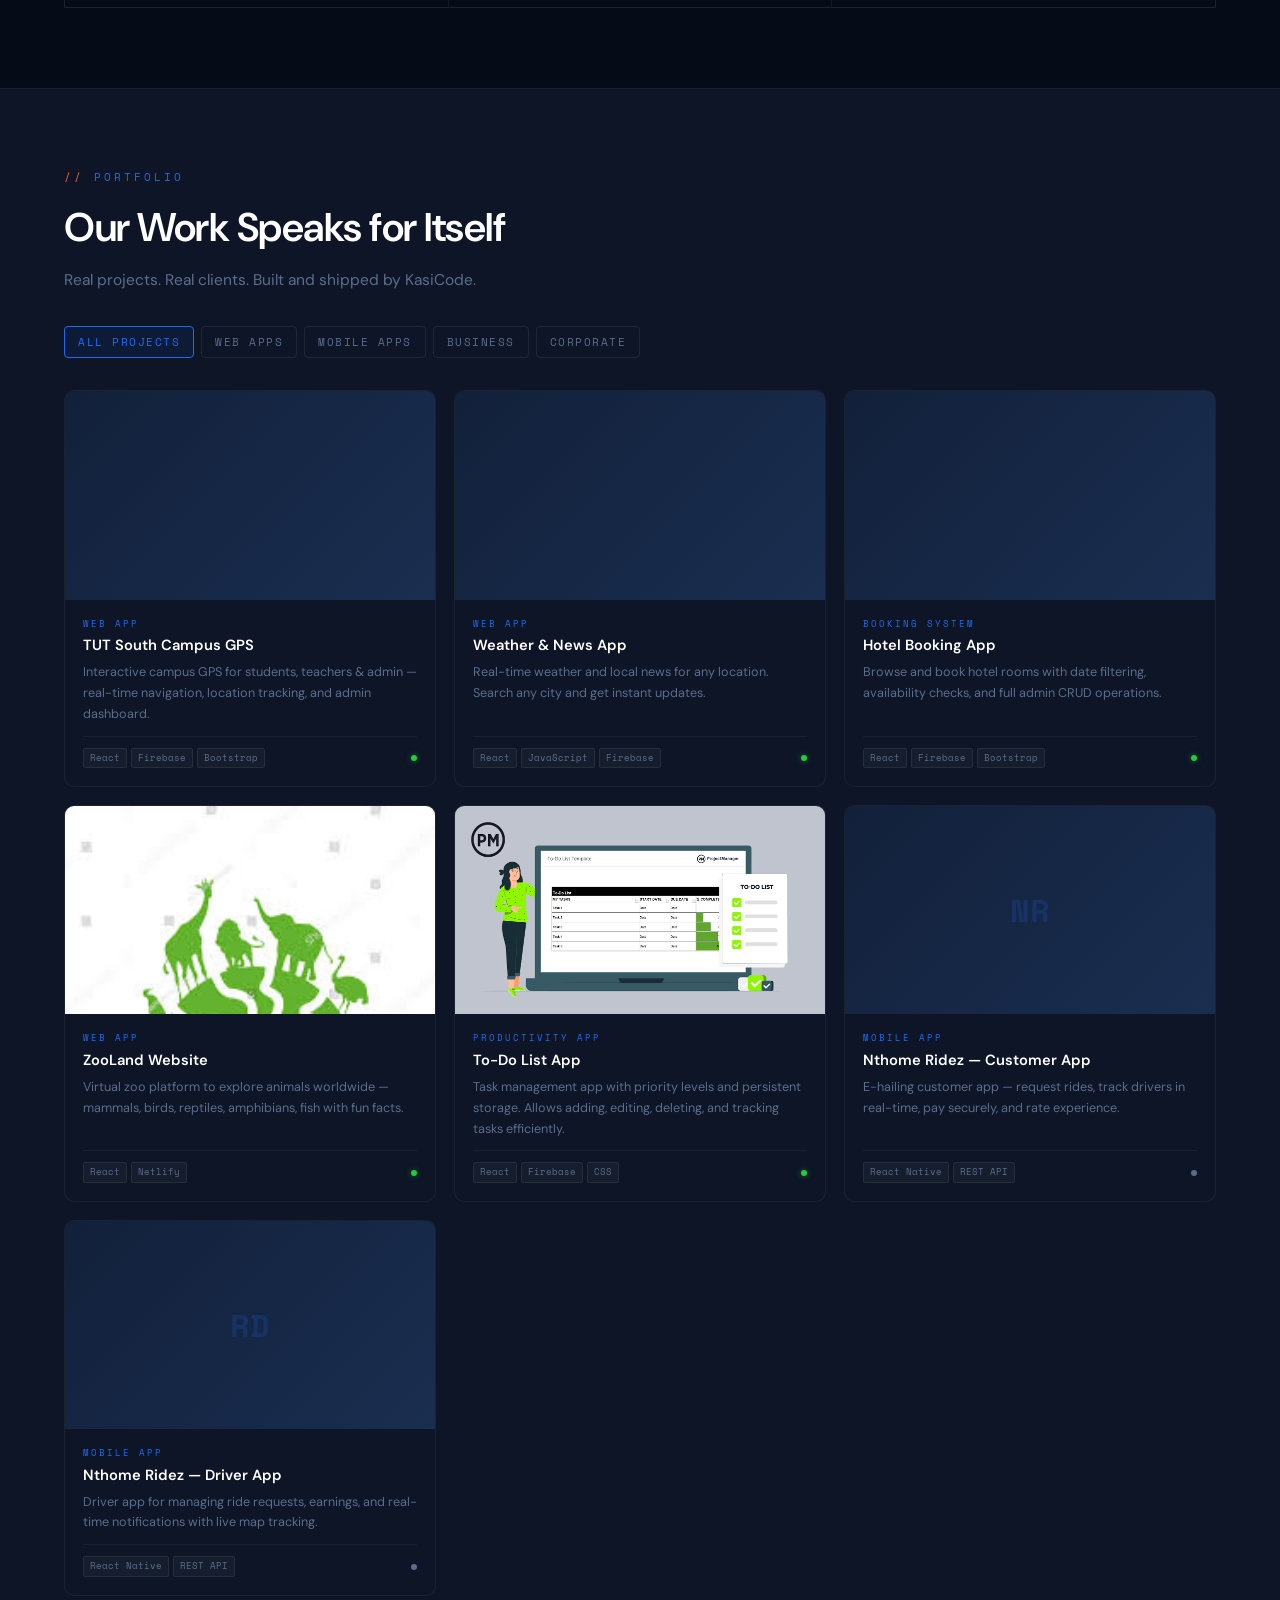
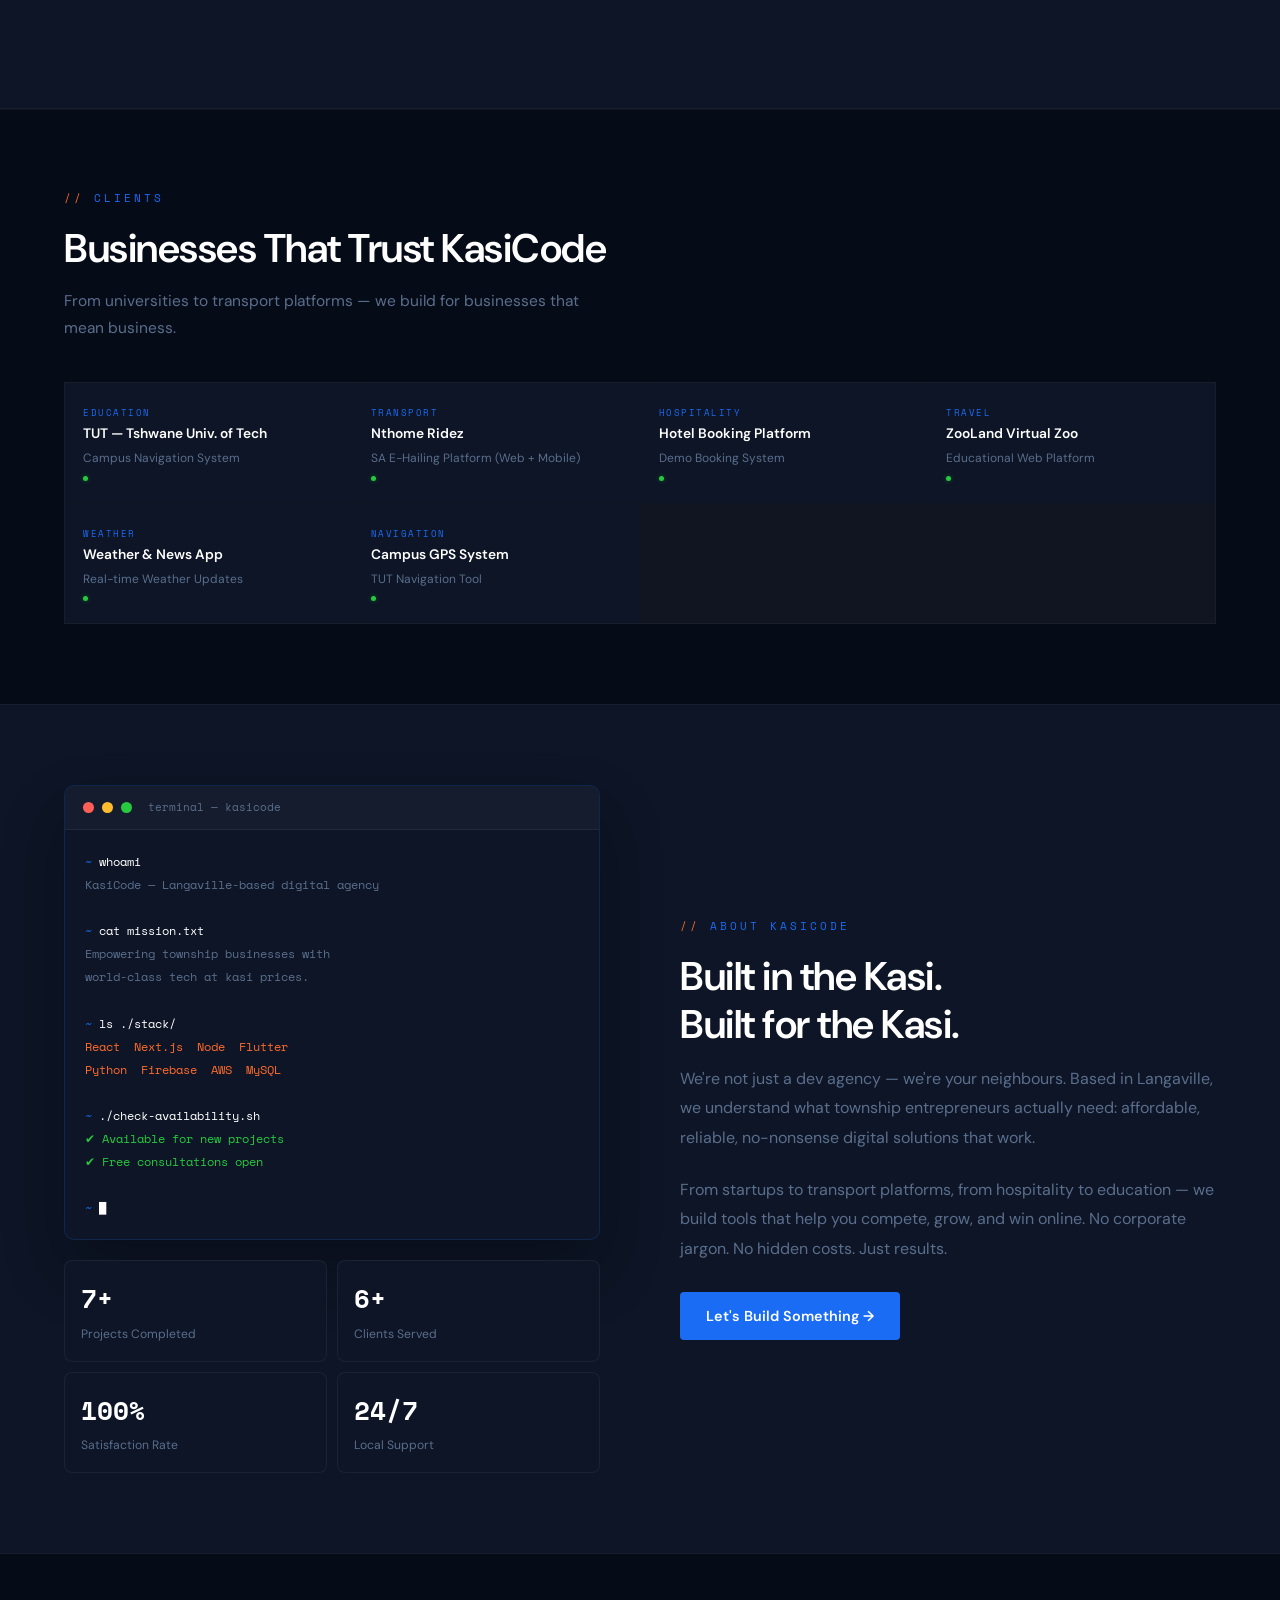
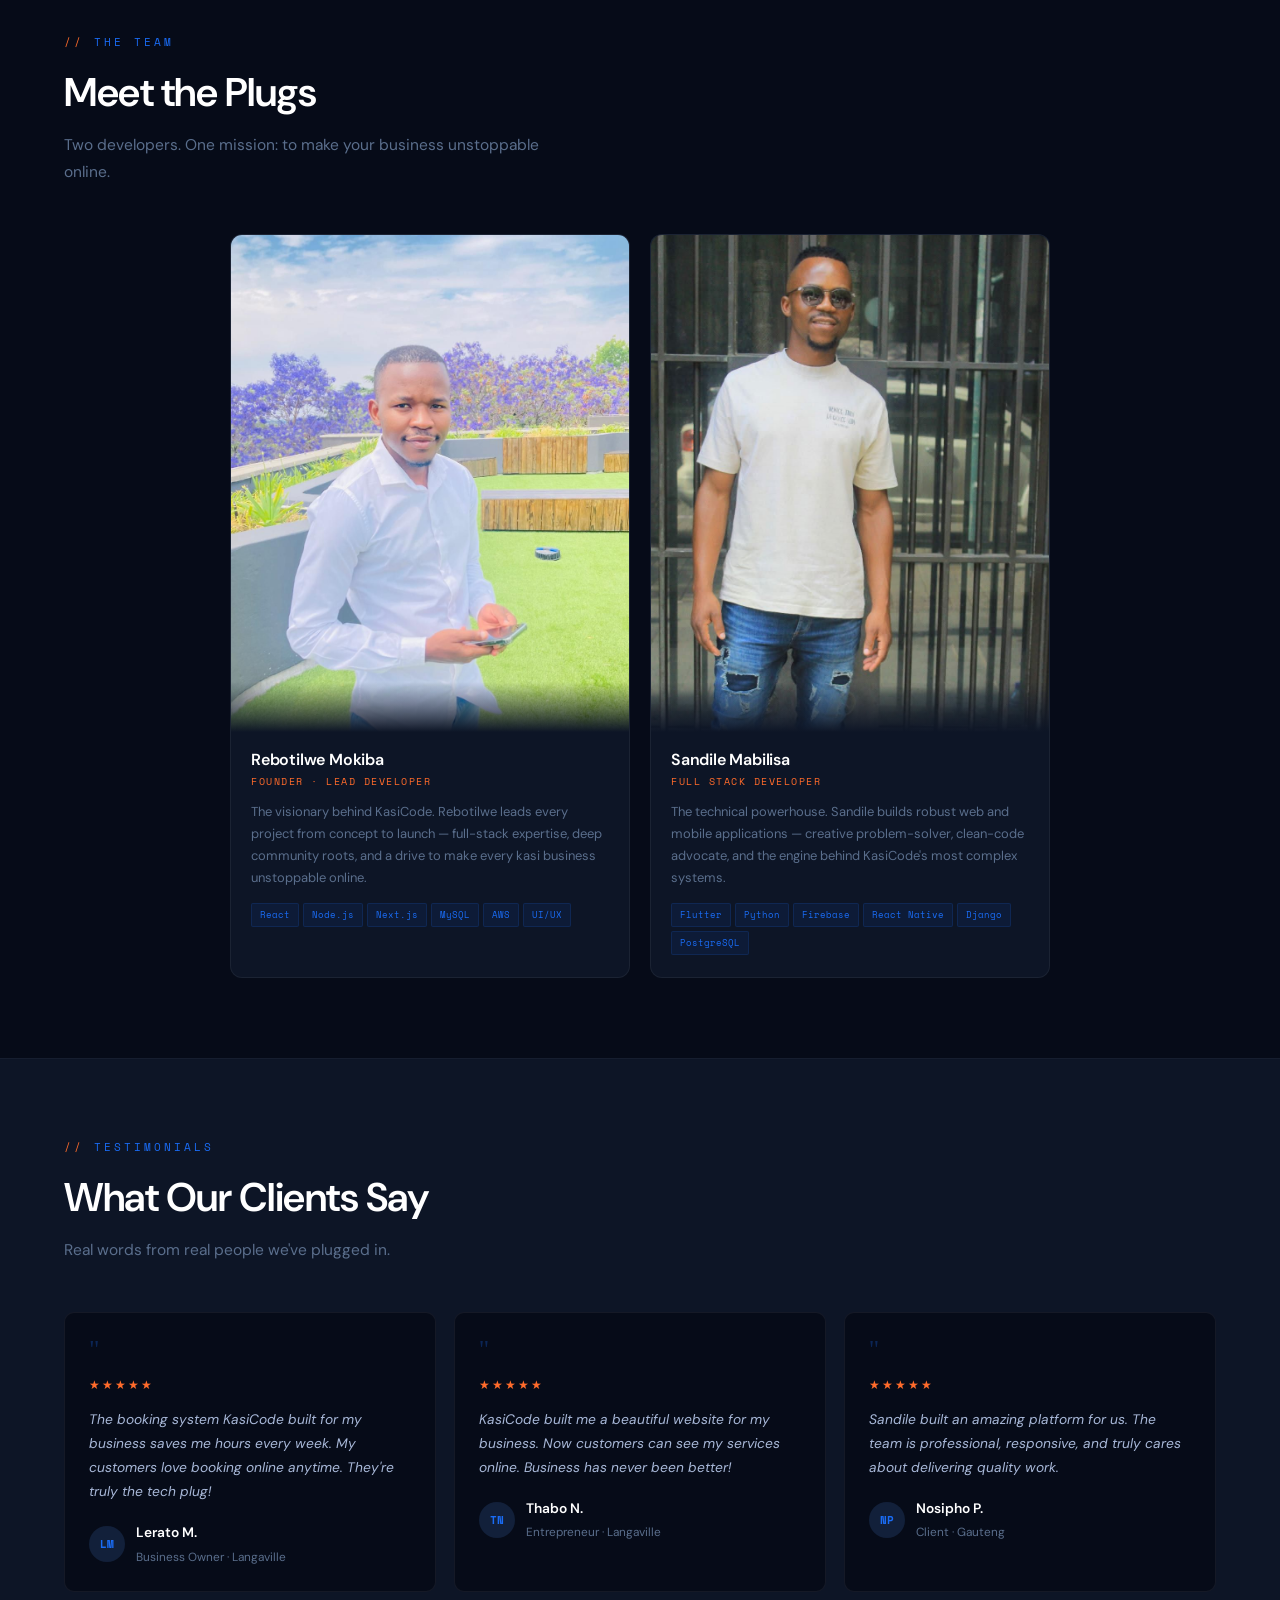
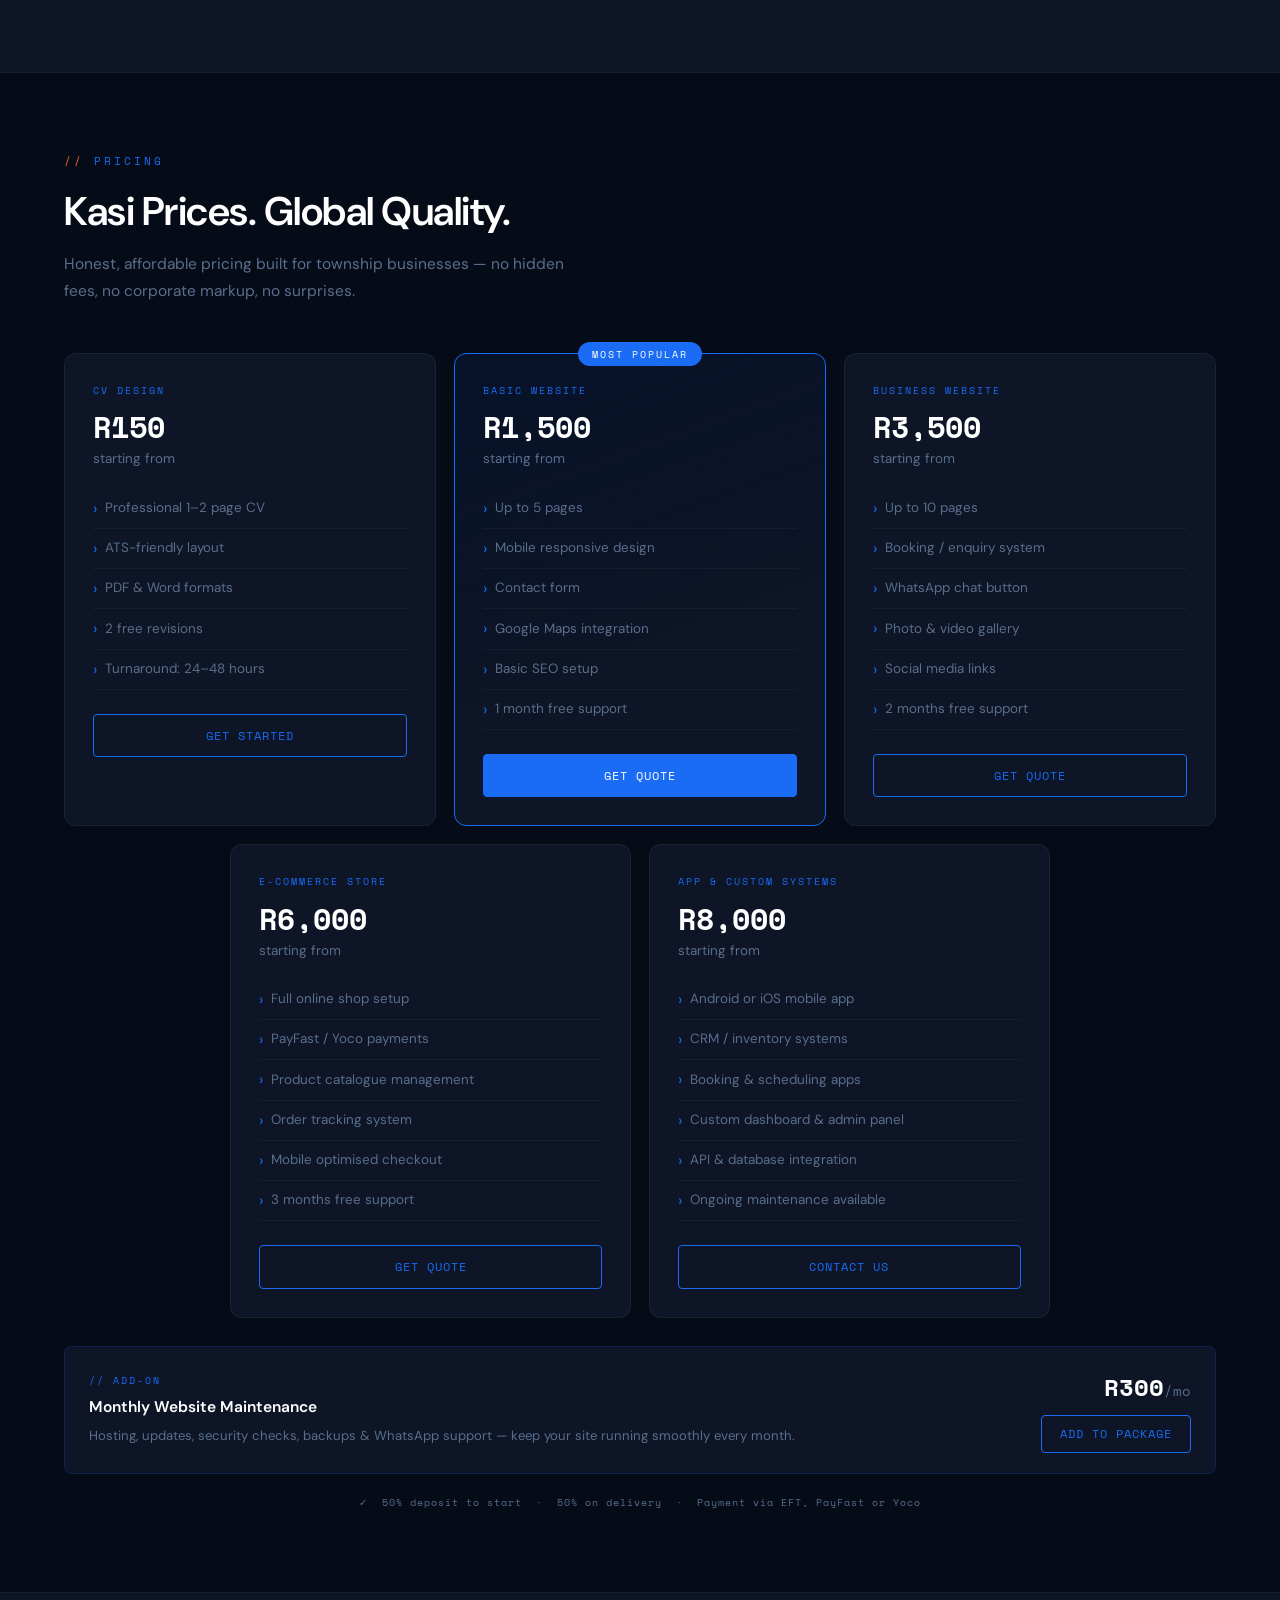
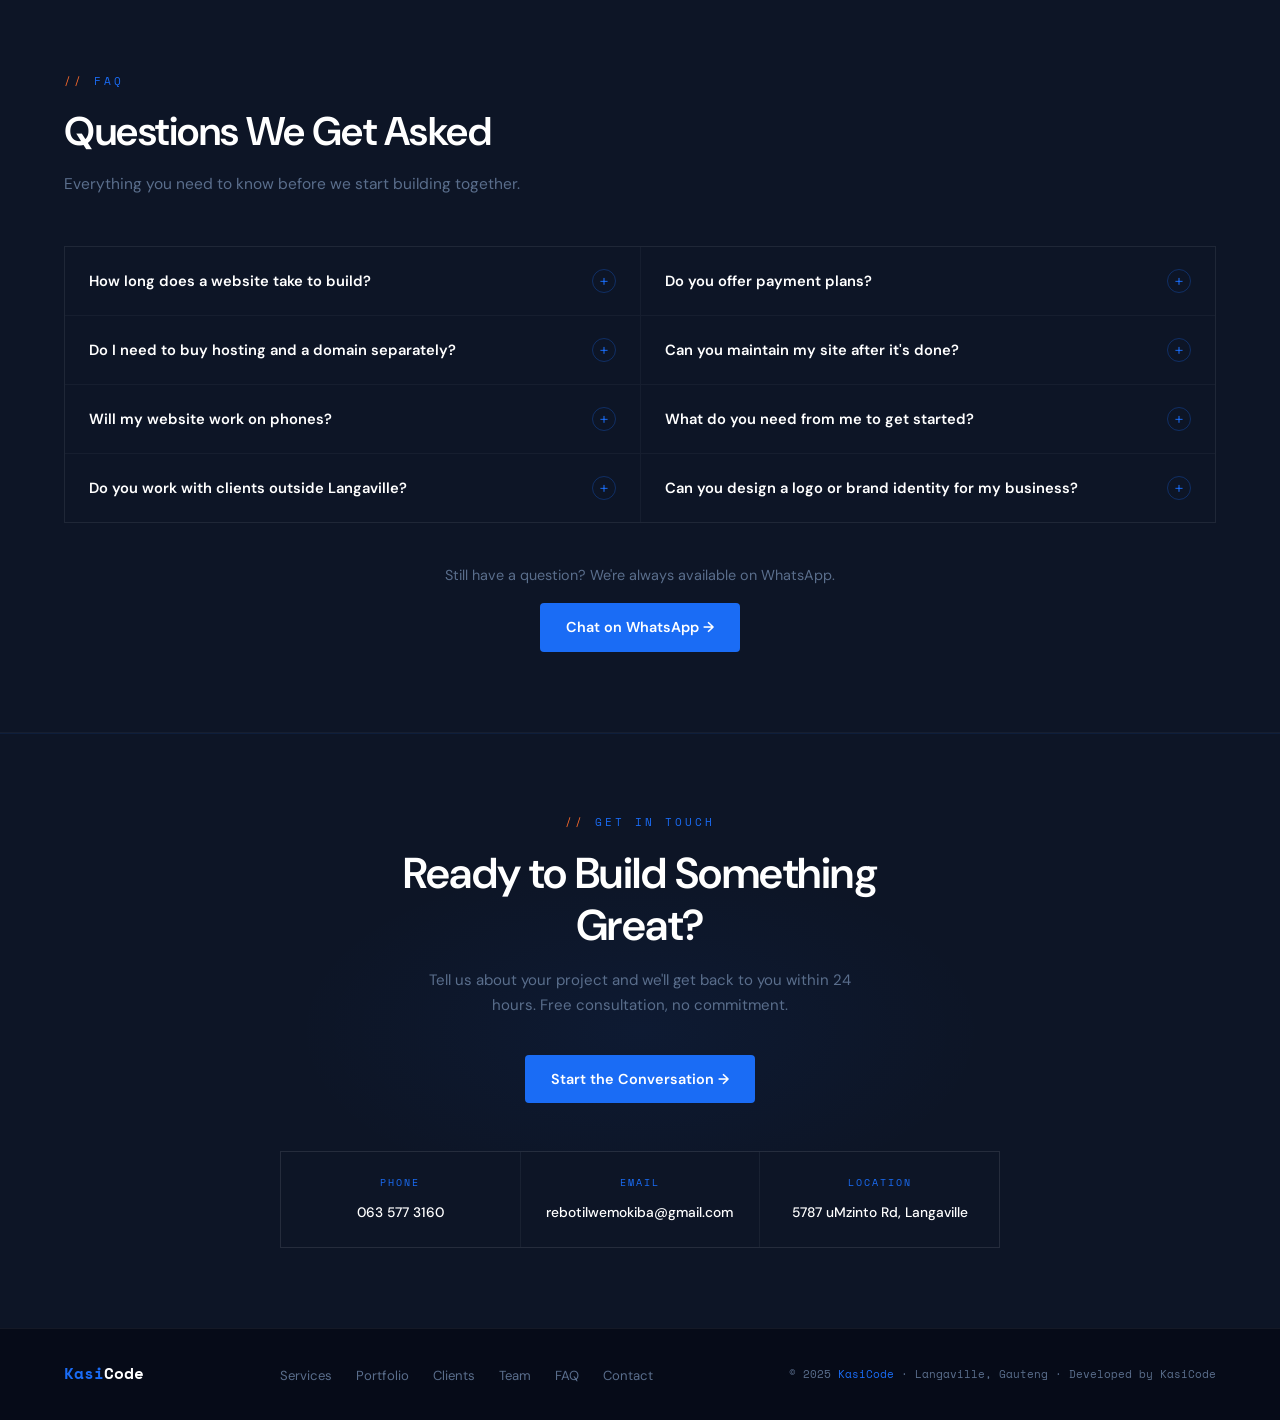
==== commit 2f456462: "images" ====
--- a/index.html
+++ b/index.html
@@ -836,7 +836,7 @@
   /* ── PORTFOLIO DATA (UPDATED - SAFE PROJECTS ONLY + TO-DO LIST APP) ── */
   var projects = [
     {title:"TUT South Campus GPS", tag:"Web App", desc:"Interactive campus GPS for students, teachers & admin — real-time navigation, location tracking, and admin dashboard.", tech:["React","Firebase","Bootstrap"], url:"https://campus-gps-379423.web.app/", img:"images/gps.jpg", cat:"web", live:true},
-    {title:"Weather & News App", tag:"Web App", desc:"Real-time weather and local news for any location. Search any city and get instant updates.", tech:["React","JavaScript","Firebase"], url:"https://weather-app-f5c30.web.app", img:"images/weather.jpg", cat:"web", live:true},
+    {title:"Weather & News App", tag:"Web App", desc:"Real-time weather and local news for any location. Search any city and get instant updates.", tech:["React","JavaScript","Firebase"], url:"https://weather-app-f5c30.web.app", img:"images/wheather.jpg", cat:"web", live:true},
     {title:"Hotel Booking App", tag:"Booking System", desc:"Browse and book hotel rooms with date filtering, availability checks, and full admin CRUD operations.", tech:["React","Firebase","Bootstrap"], url:"https://hotel-bookings-app.web.app/", img:"images/hotel.jpg", cat:"web business", live:true},
     {title:"ZooLand Website", tag:"Web App", desc:"Virtual zoo platform to explore animals worldwide — mammals, birds, reptiles, amphibians, fish with fun facts.", tech:["React","Netlify"], url:"https://zoofari-website.netlify.app/", img:"images/zoo.jpg", cat:"web", live:true},
     {title:"To-Do List App", tag:"Productivity App", desc:"Task management app with priority levels and persistent storage. Allows adding, editing, deleting, and tracking tasks efficiently.", tech:["React","Firebase","CSS"], url:"https://to-do-list-592d8.web.app/", img:"images/todo.png", cat:"web", live:true},
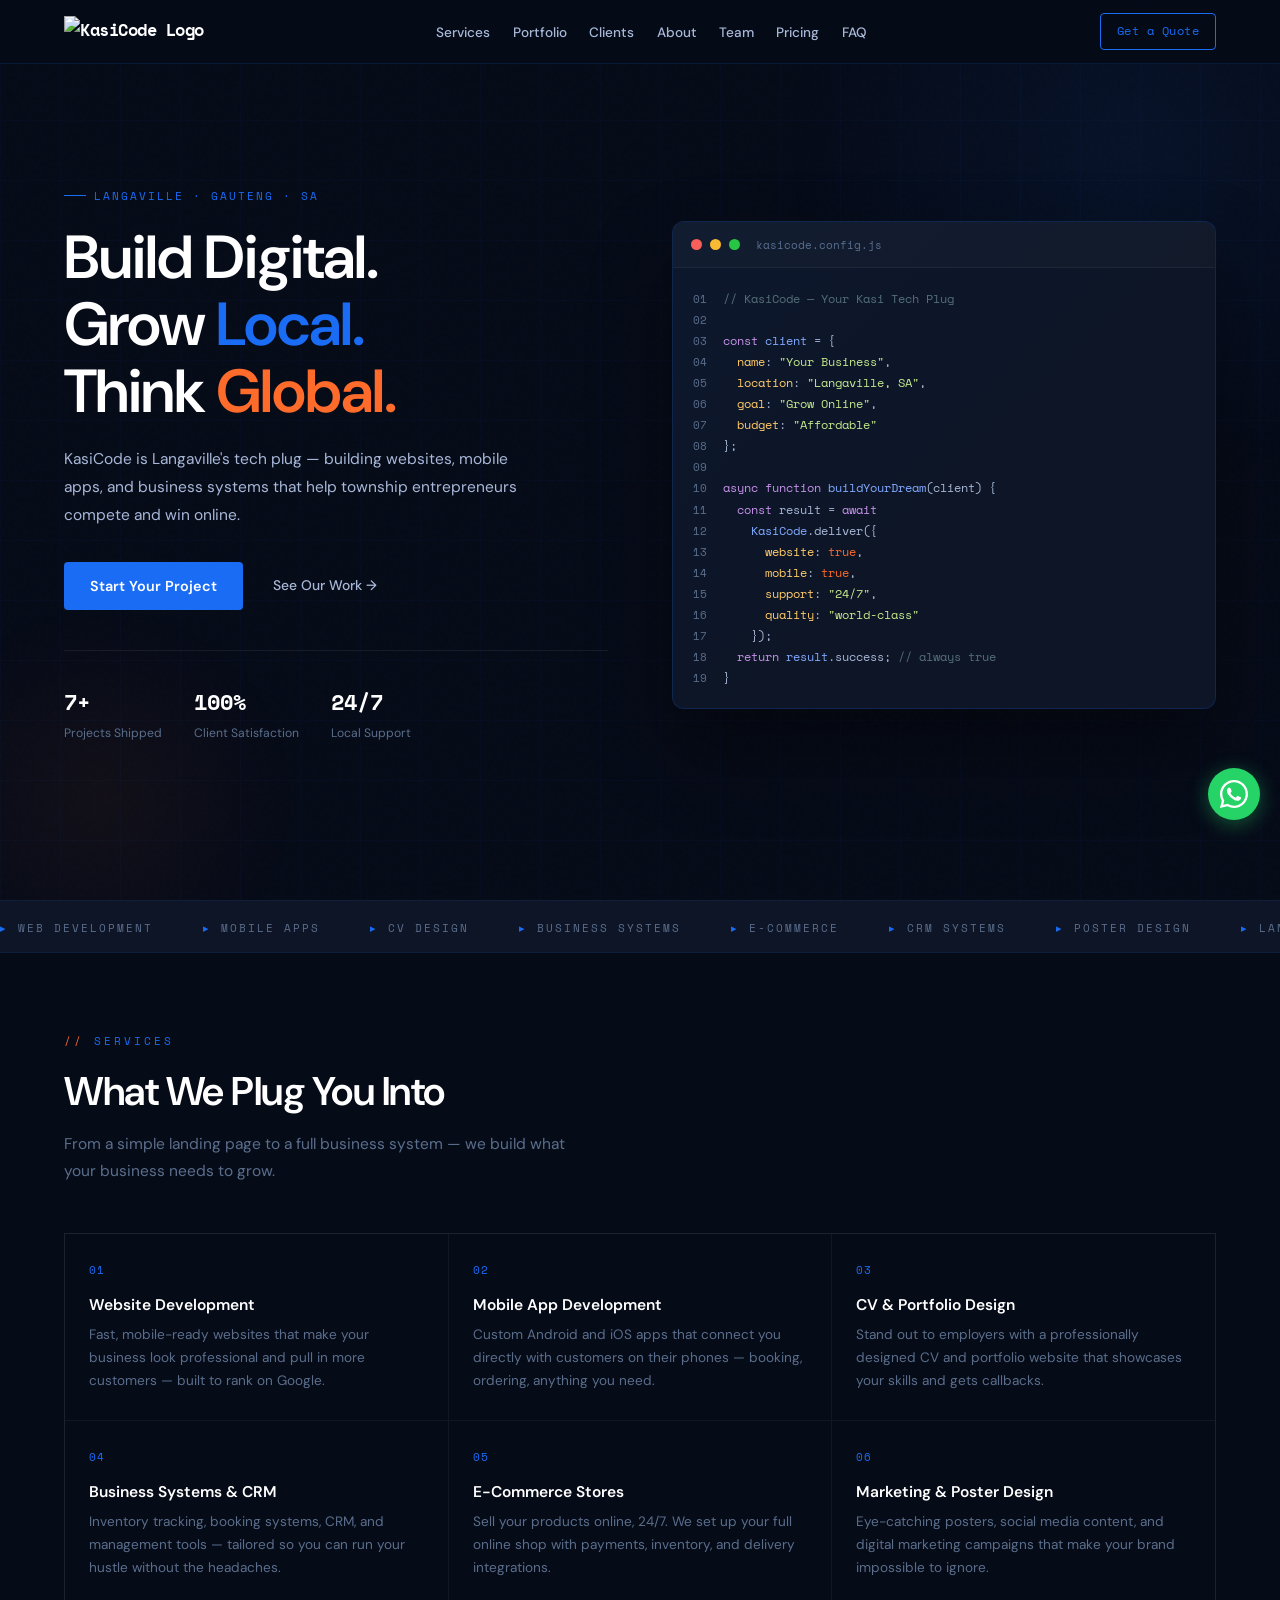
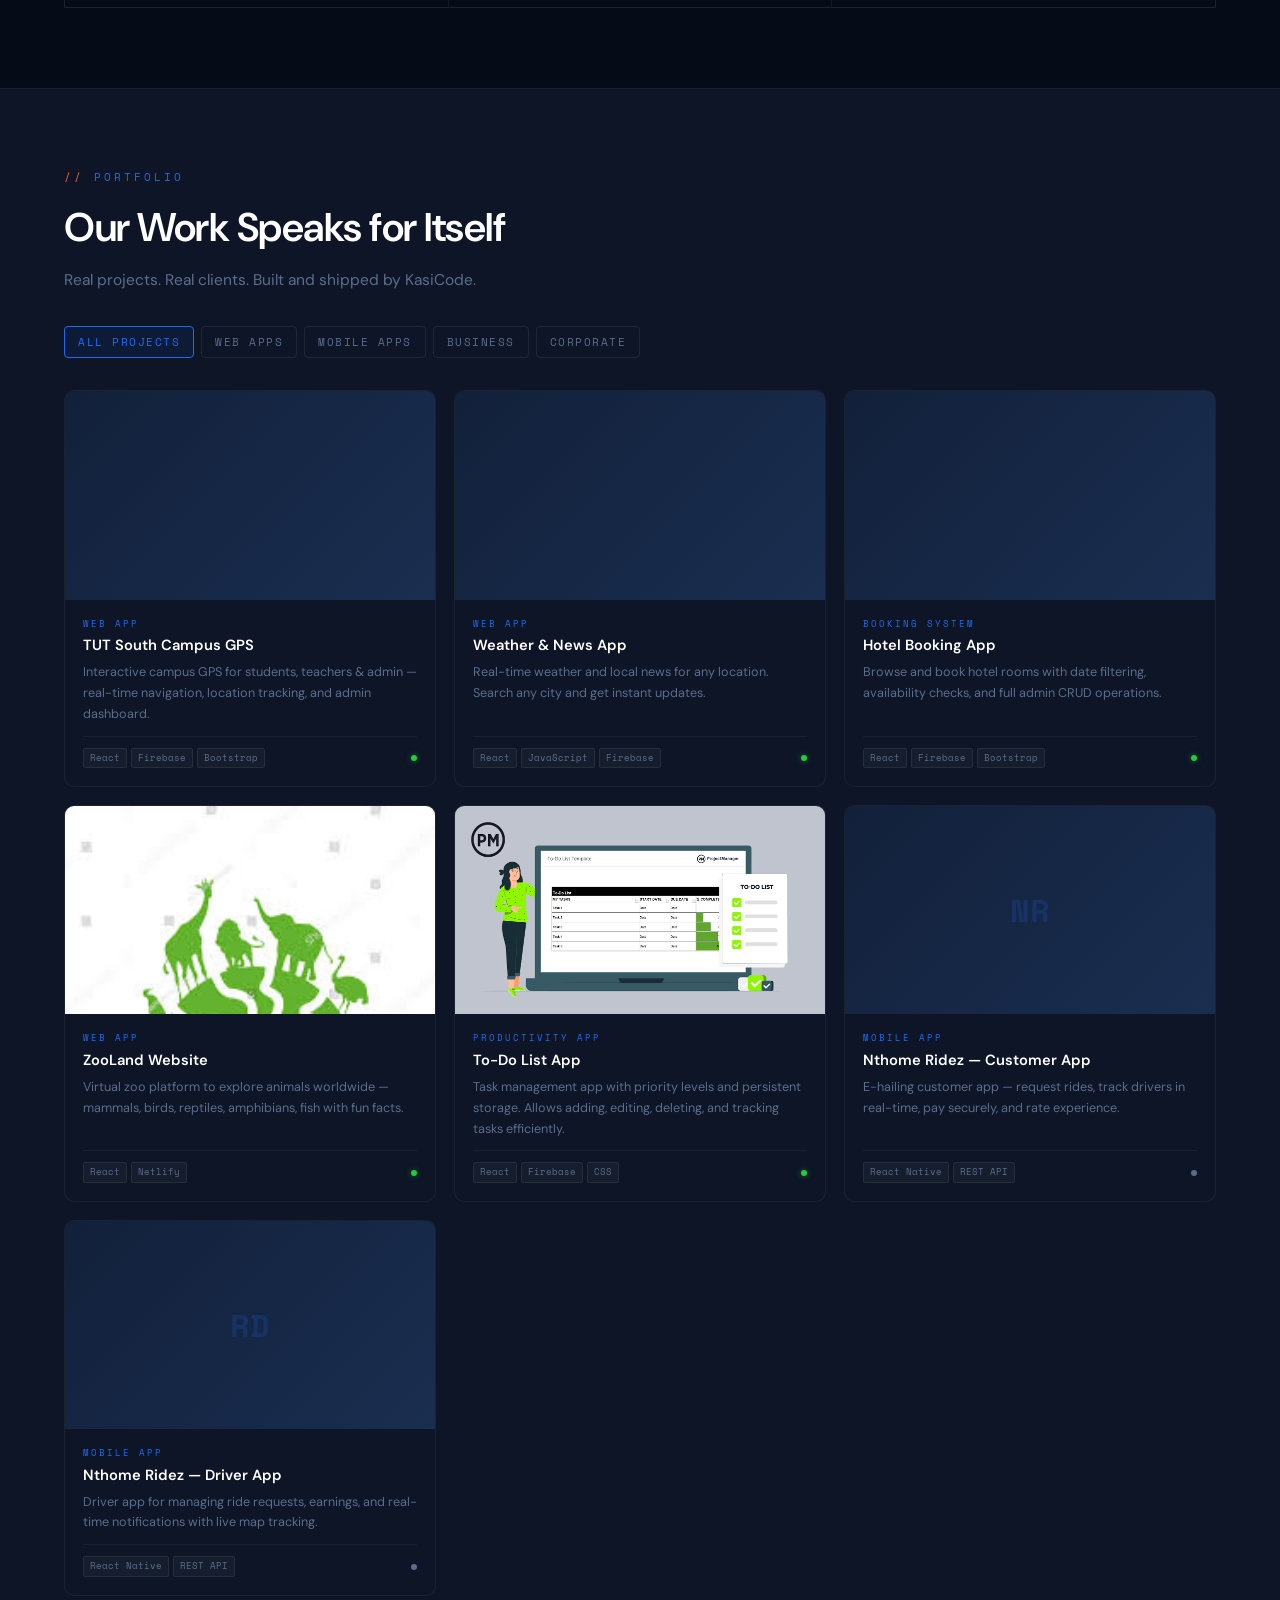
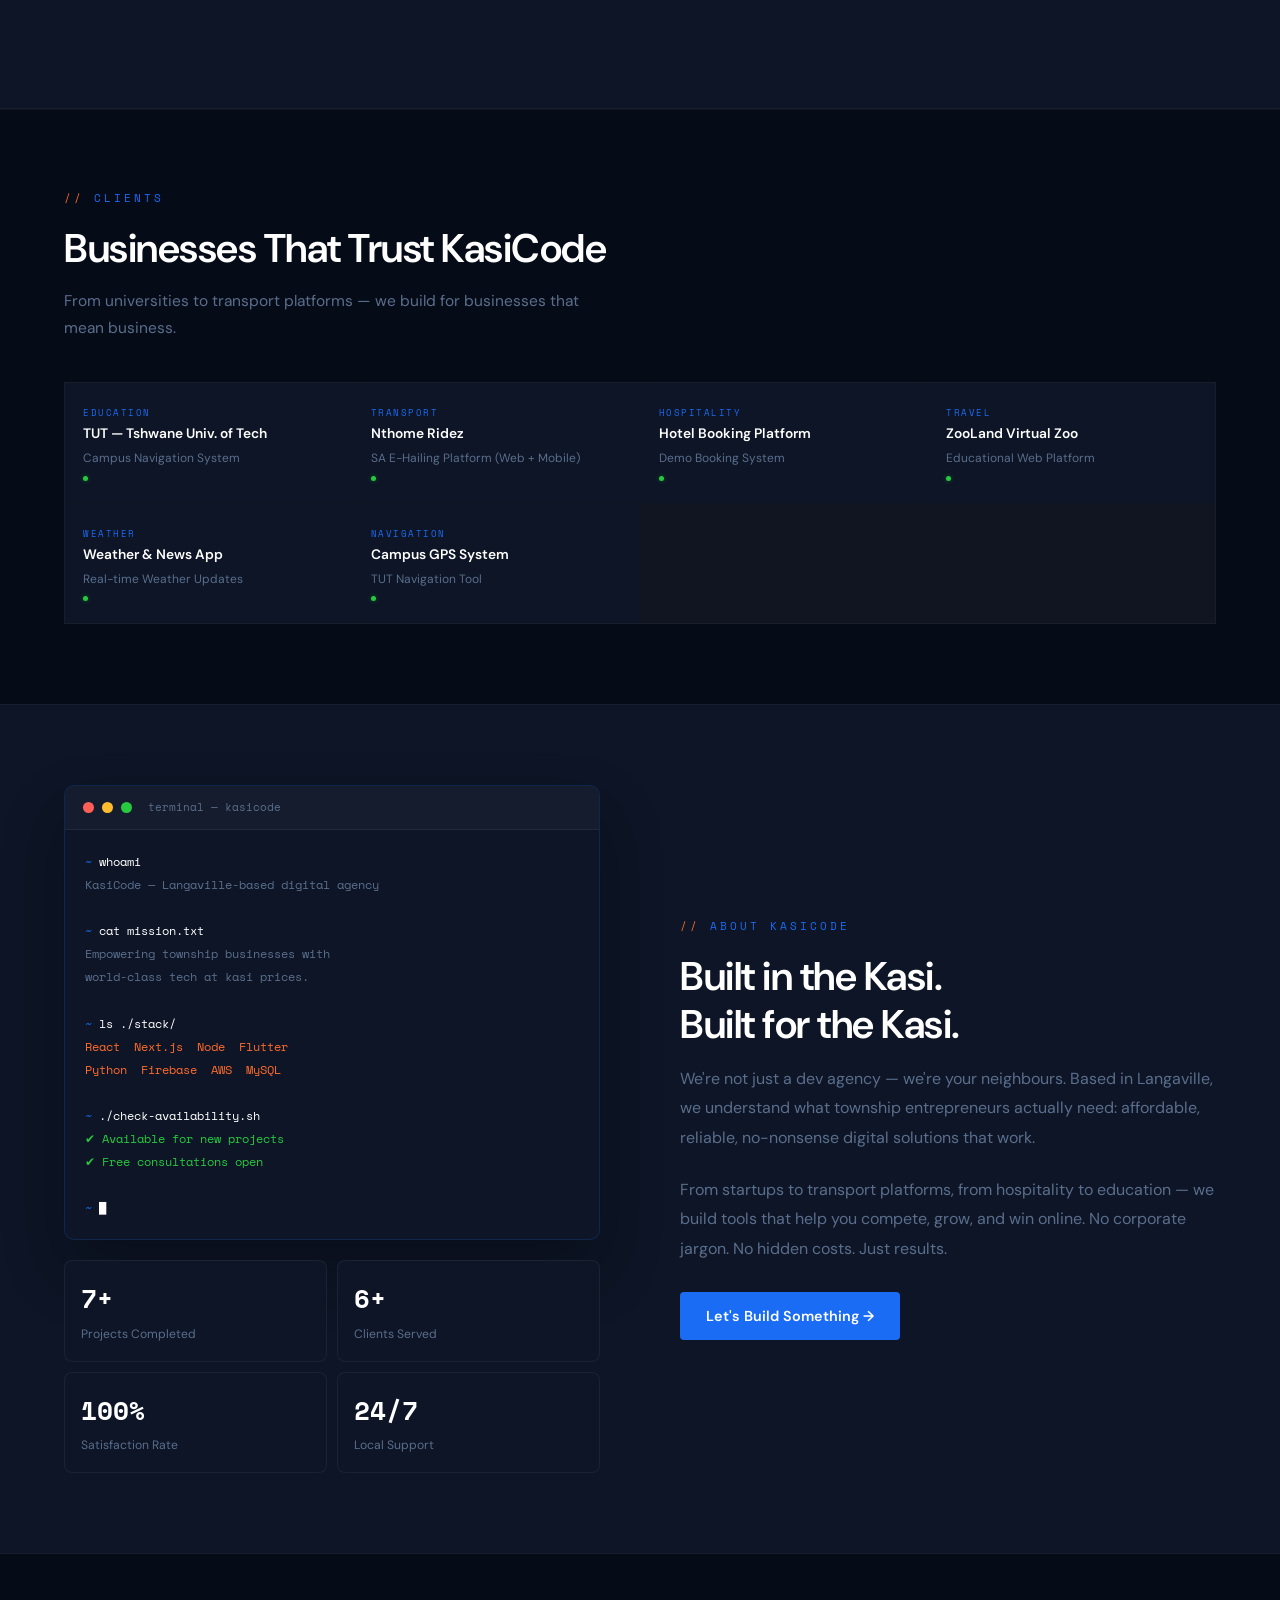
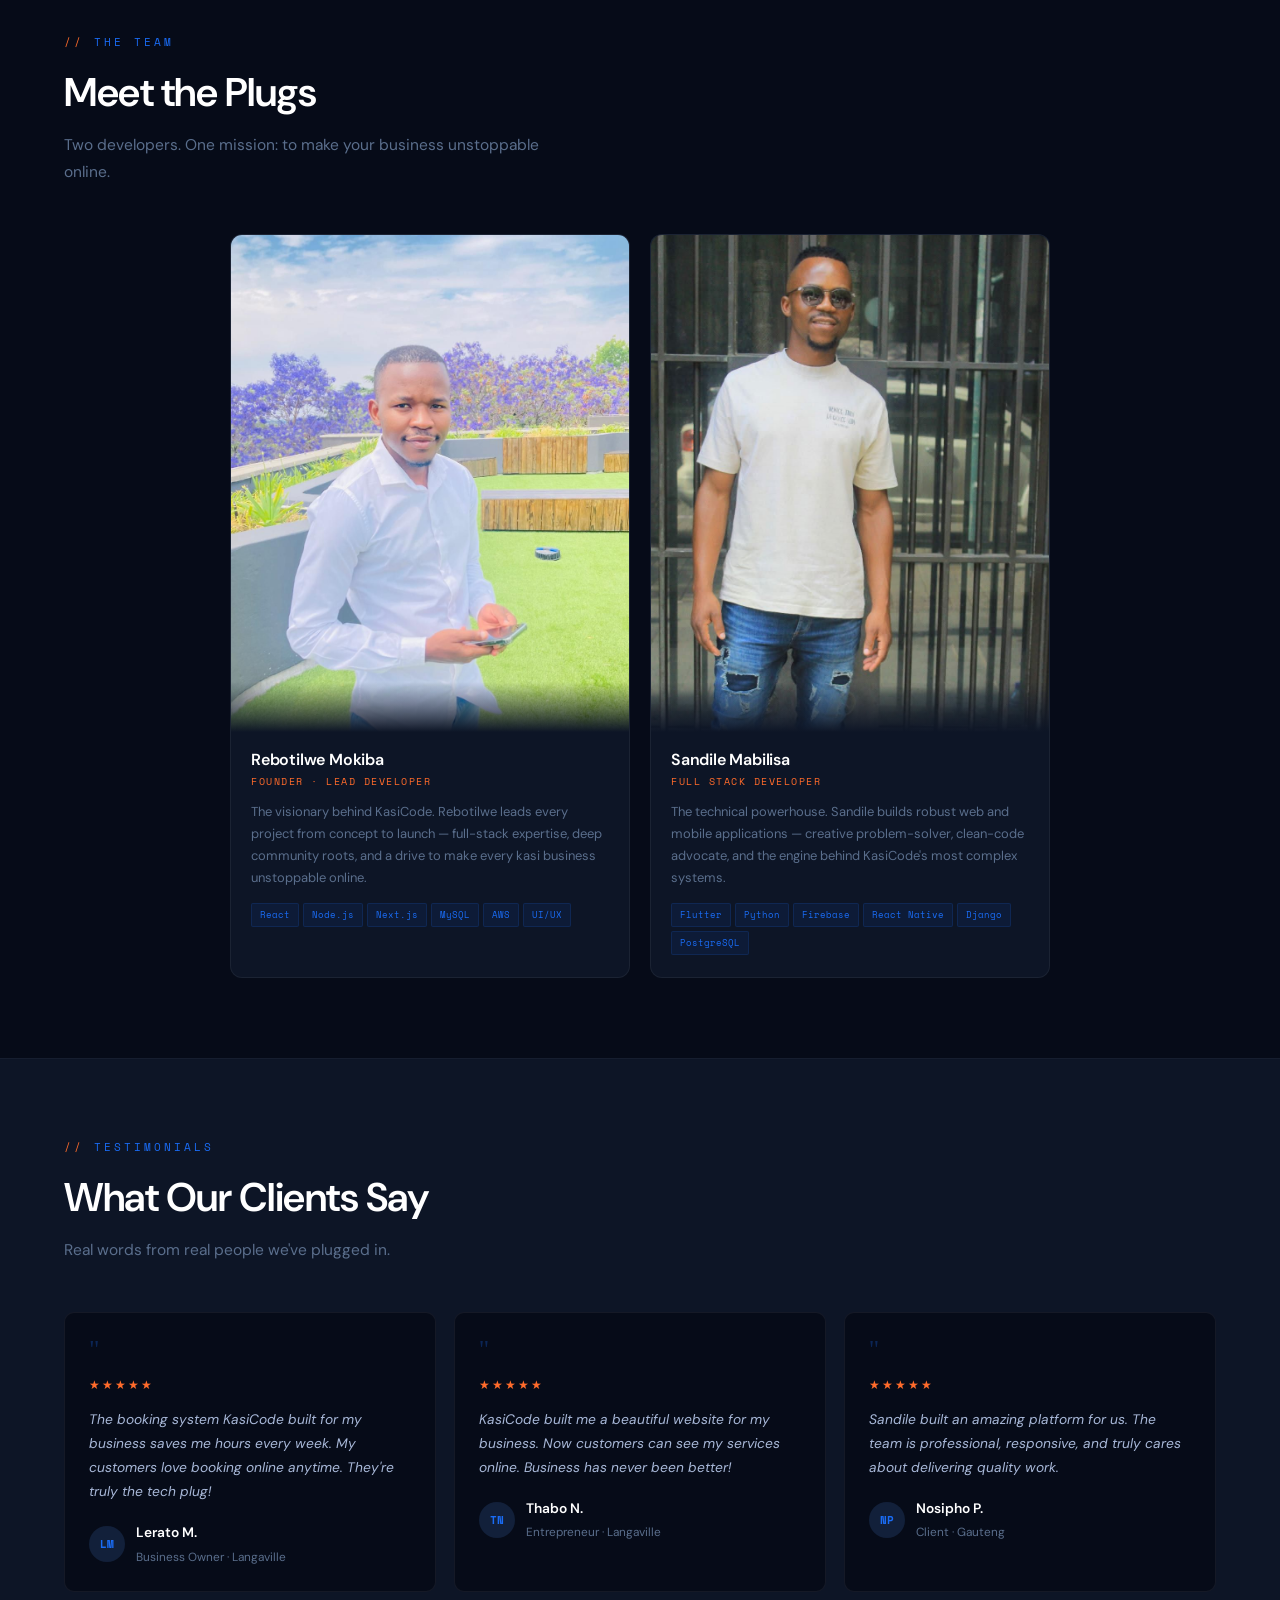
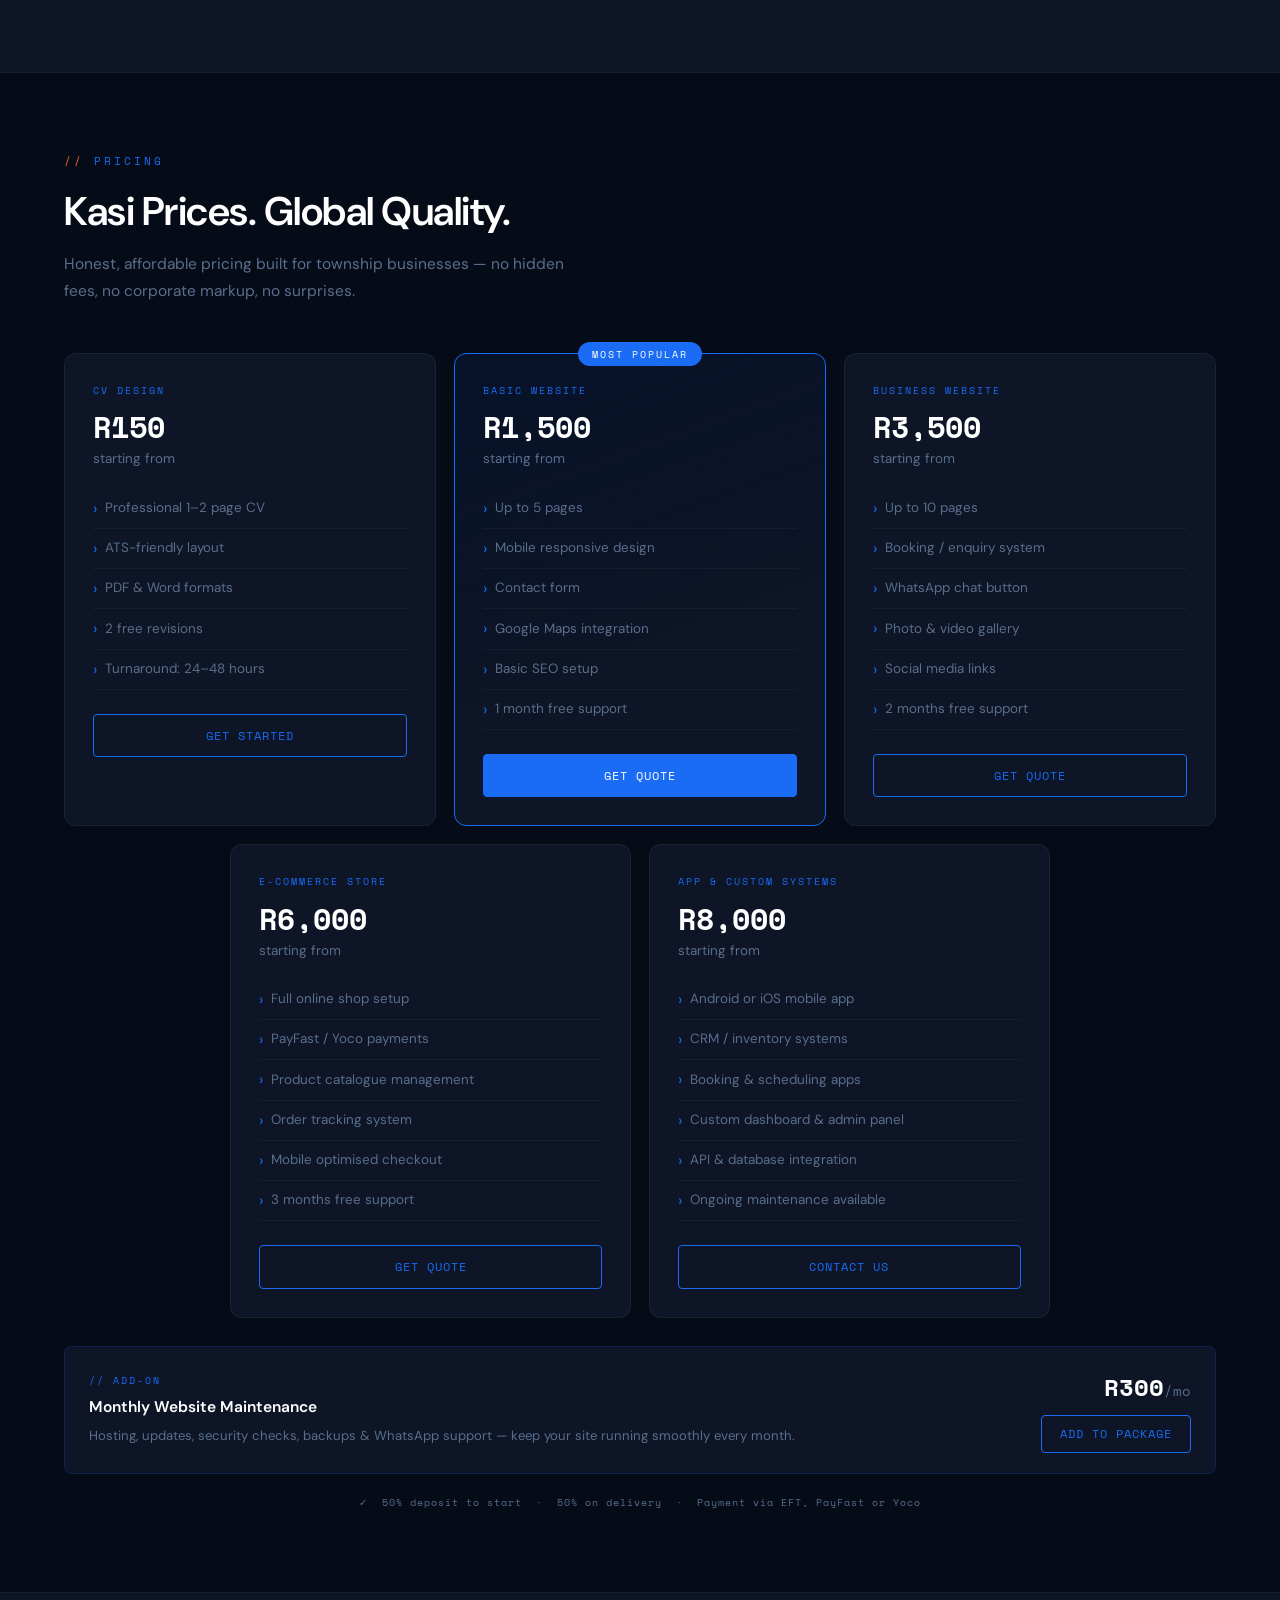
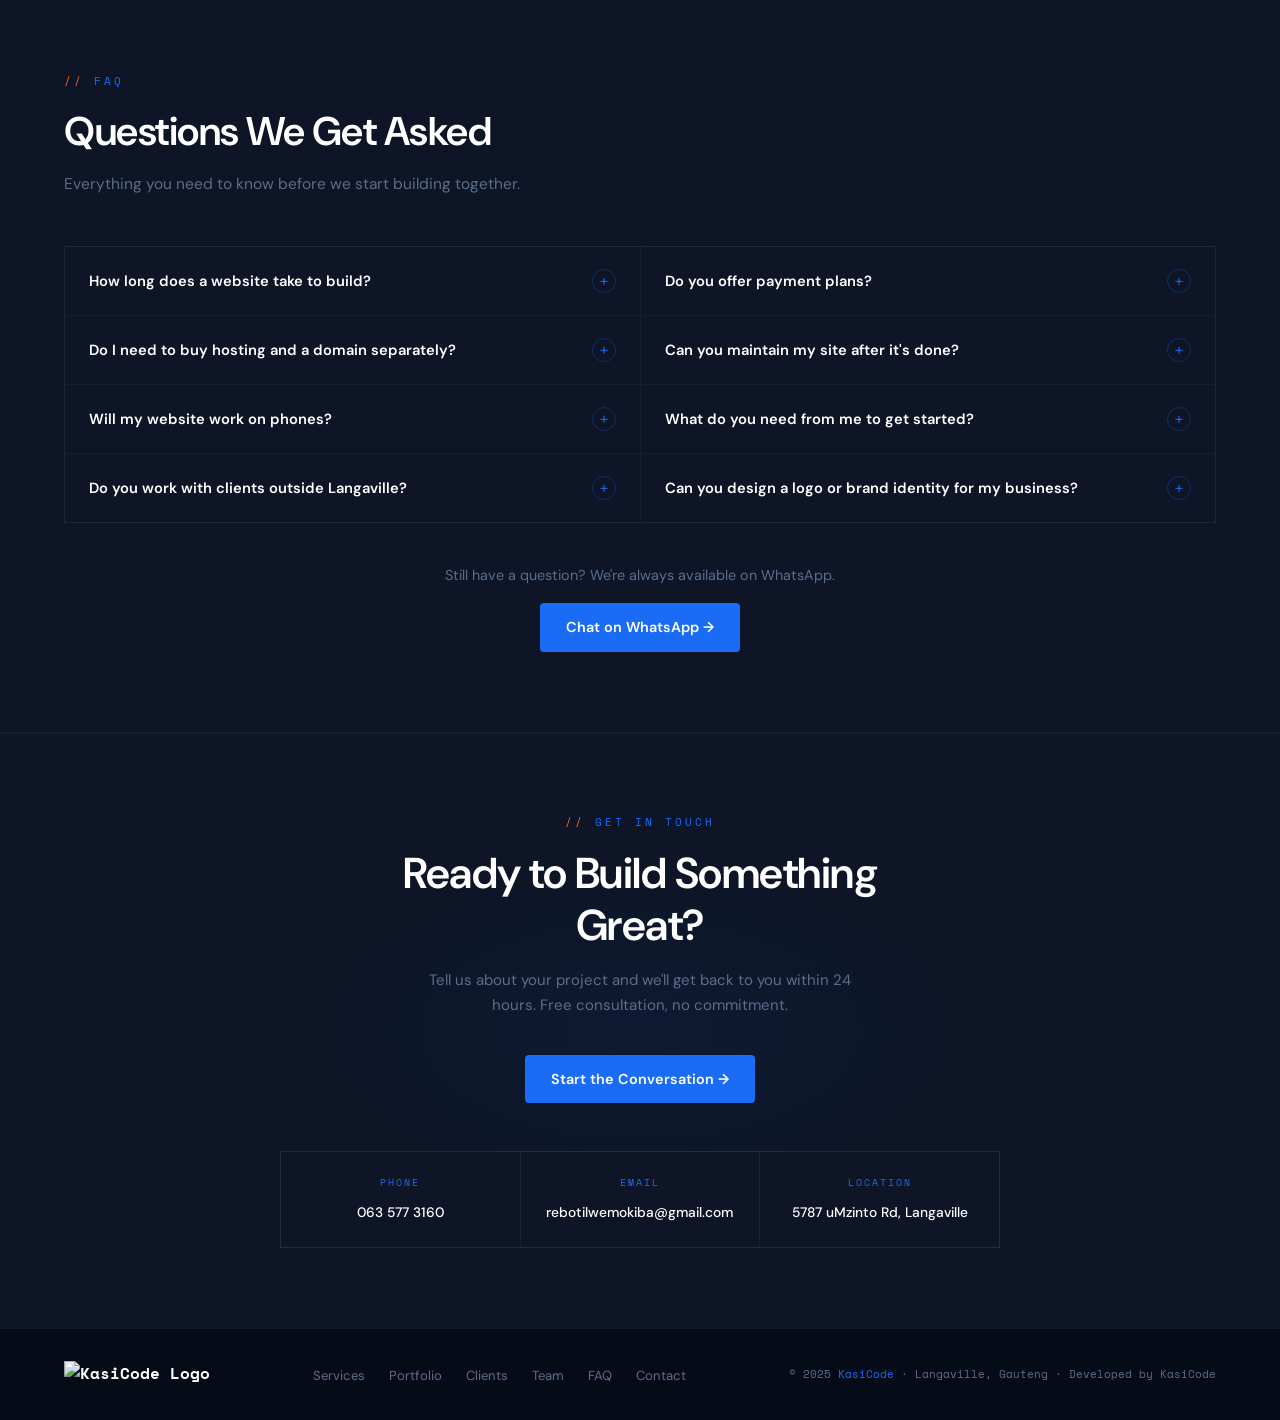
==== commit c5c440de: "added logo" ====
--- a/index.html
+++ b/index.html
@@ -5,6 +5,9 @@
 <meta name="viewport" content="width=device-width, initial-scale=1">
 <title>KasiCode — Your Kasi Tech Plug | Websites, Apps & Digital Solutions in Langaville</title>
 
+<!-- ── FAVICON (Browser Tab Icon) ── -->
+<link rel="icon" type="image/svg+xml" href="images/logo.svg">
+<link rel="shortcut icon" href="images/logo.svg">
 <!-- ── SEO META TAGS ── -->
 <meta name="description" content="KasiCode builds affordable websites, mobile apps, CV designs and business systems for township entrepreneurs in Langaville, Ekurhuleni. Your Kasi Tech Plug.">
 <meta name="keywords" content="web development Langaville, website design Ekurhuleni, affordable websites kasi, mobile apps South Africa, CV design Tsakane, KasiCode">
@@ -17,7 +20,7 @@
 <meta property="og:title" content="KasiCode — Your Kasi Tech Plug">
 <meta property="og:description" content="Affordable websites, mobile apps & digital solutions for township businesses. Based in Langaville, serving all of Ekurhuleni.">
 <meta property="og:url" content="https://www.kasicodesolutions.co.za/">
-<meta property="og:image" content="https://www.kasicodesolutions.co.za/images/og-preview.jpg">
+<meta property="og:image" content="https://www.kasicodesolutions.co.za/images/logo.svg">
 <meta property="og:image:width" content="1200">
 <meta property="og:image:height" content="630">
 <meta property="og:locale" content="en_ZA">
@@ -379,7 +382,9 @@
 <body>
 
 <nav>
-  <a href="#" class="nav-logo"><span>Kasi</span>Code<span class="cursor"></span></a>
+  <a href="#" class="nav-logo">
+    <img src="images/logo.svg" alt="KasiCode Logo" style="height: 32px; width: auto; display: block;">
+  </a>
   <ul class="nav-links">
     <li><a href="#services">Services</a></li>
     <li><a href="#portfolio">Portfolio</a></li>
@@ -396,6 +401,9 @@
 </nav>
 
 <div class="mobile-nav" id="mobile-nav">
+  <div style="padding: 0.5rem 0 1rem 0; border-bottom: 1px solid rgba(255,255,255,0.1); margin-bottom: 0.5rem;">
+    <img src="images/logo.svg" alt="KasiCode Logo" style="height: 28px; width: auto;">
+  </div>
   <a href="#services">Services</a>
   <a href="#portfolio">Portfolio</a>
   <a href="#clients">Clients</a>
@@ -774,9 +782,10 @@
     </div>
   </div>
 </section>
-
 <footer>
-  <a href="#" class="footer-logo"><span>Kasi</span>Code</a>
+  <a href="#" class="footer-logo">
+    <img src="images/logo.svg" alt="KasiCode Logo" style="height: 28px; width: auto;">
+  </a>
   <ul class="footer-links">
     <li><a href="#services">Services</a></li>
     <li><a href="#portfolio">Portfolio</a></li>
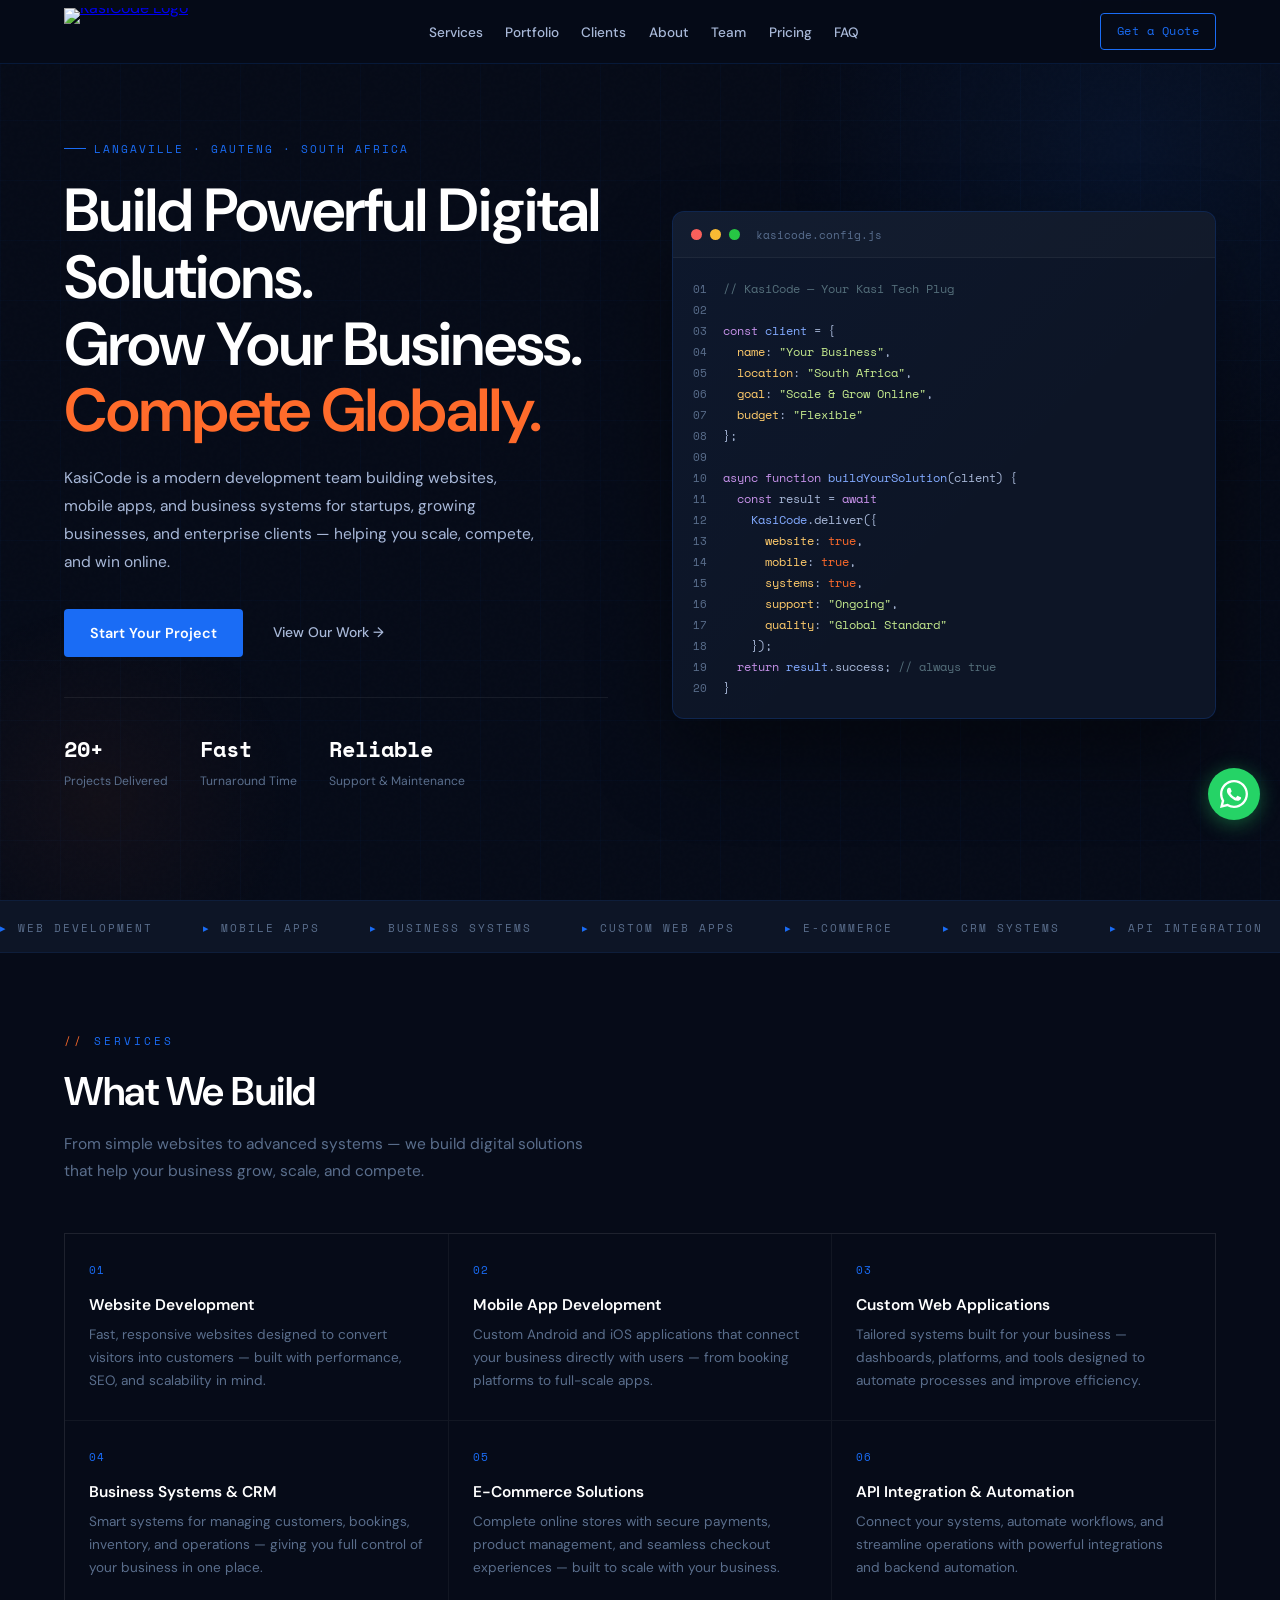
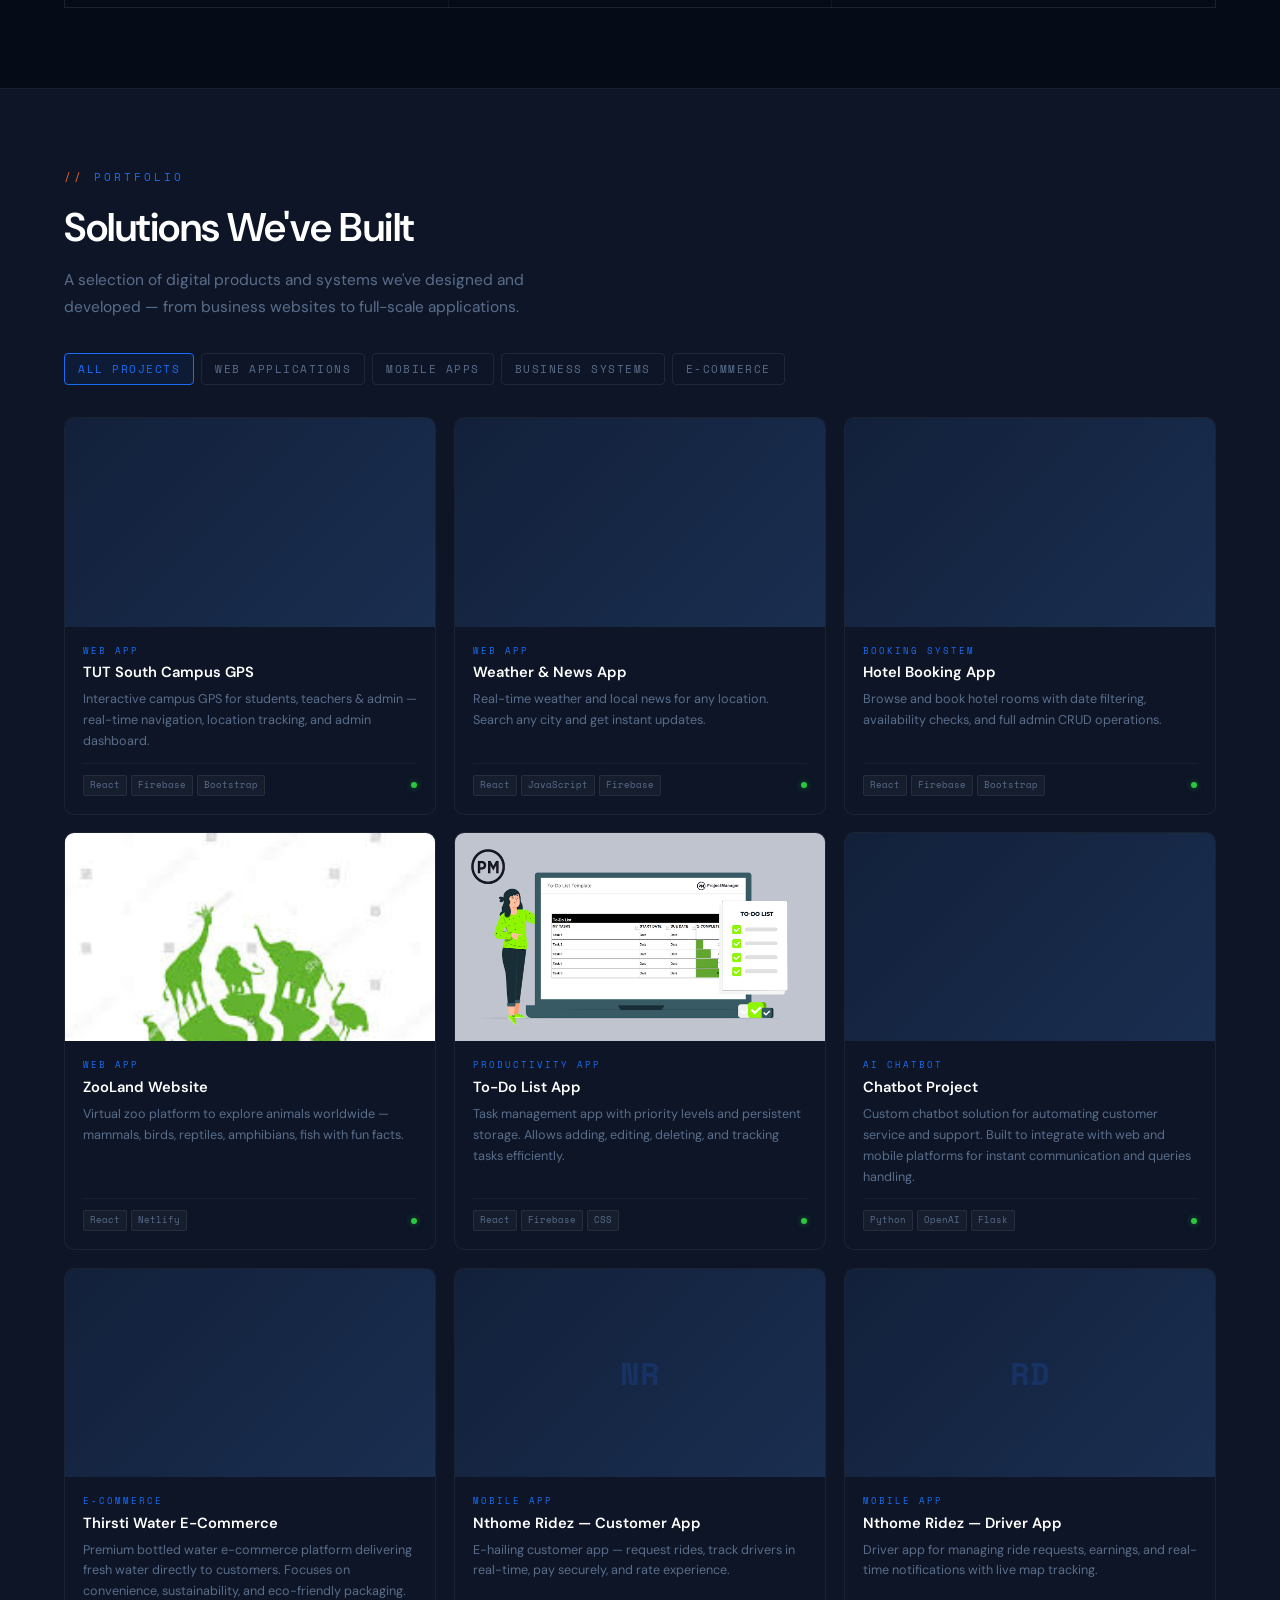
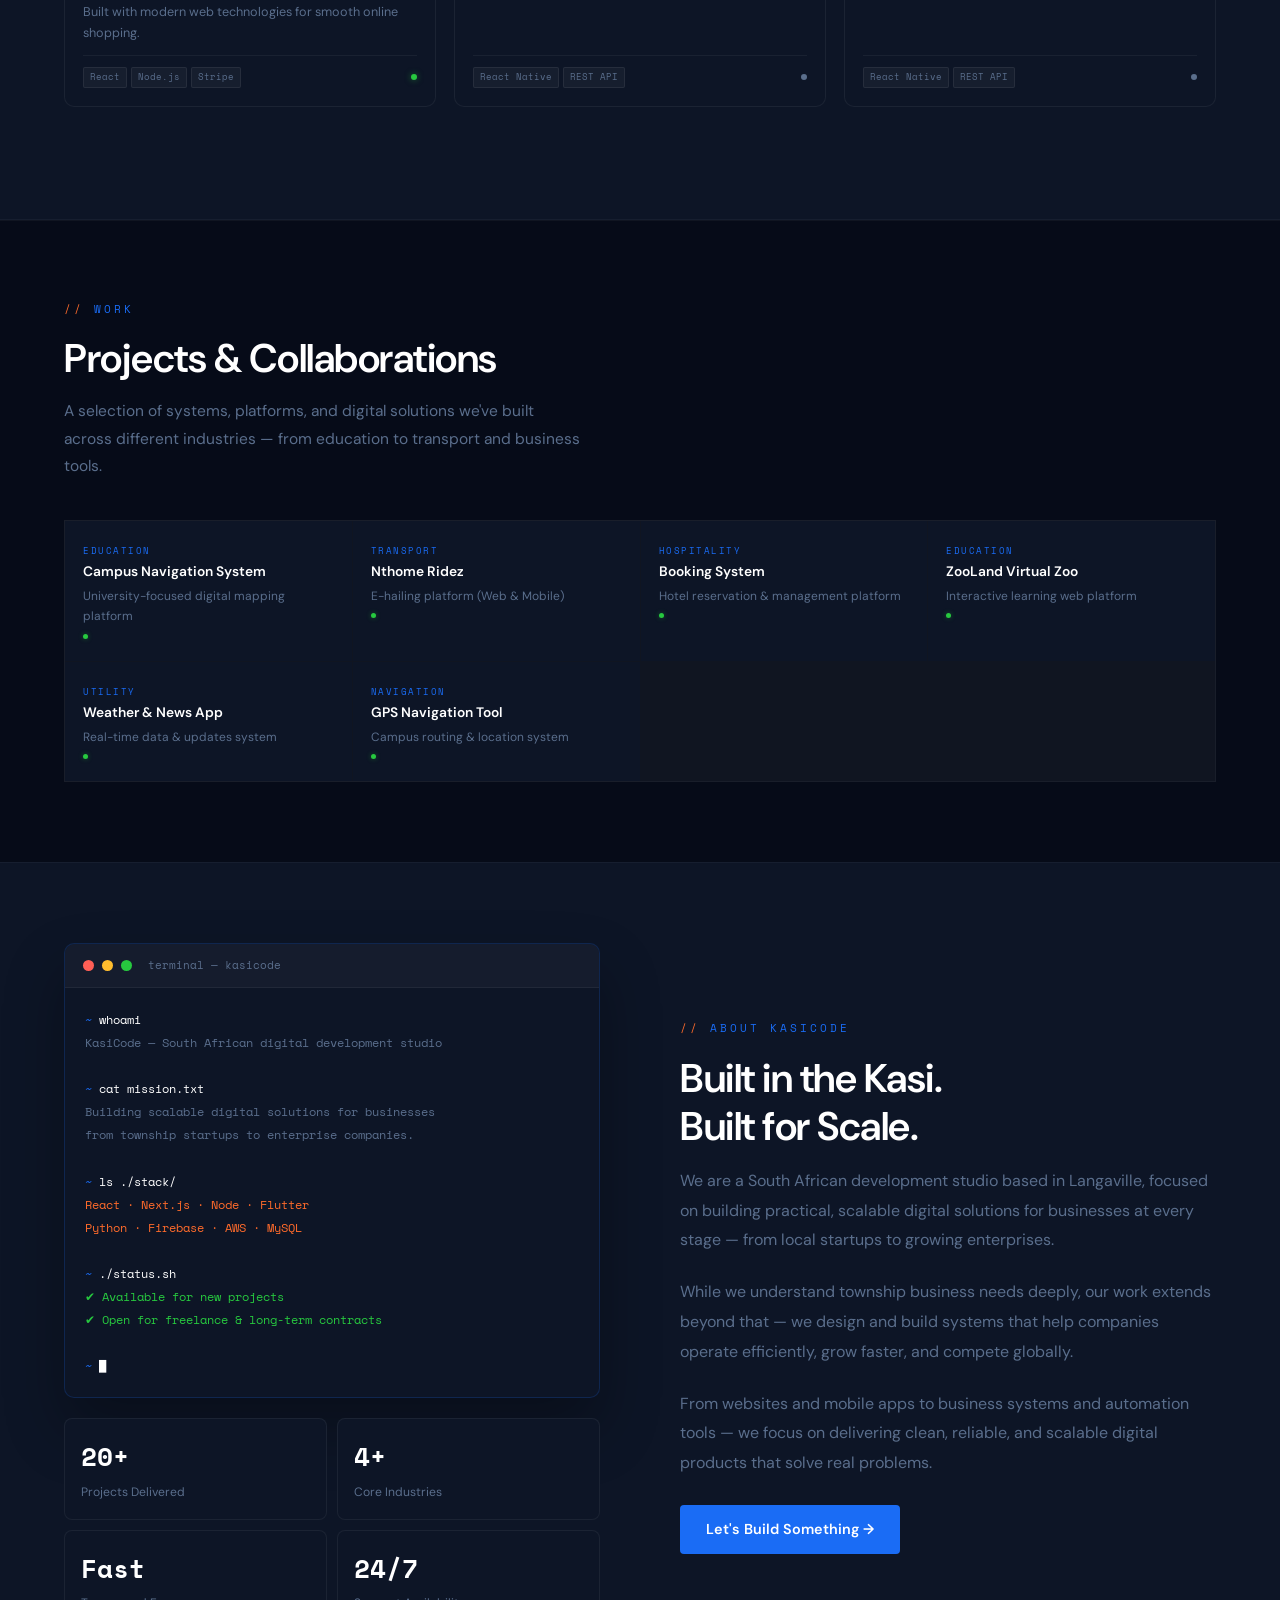
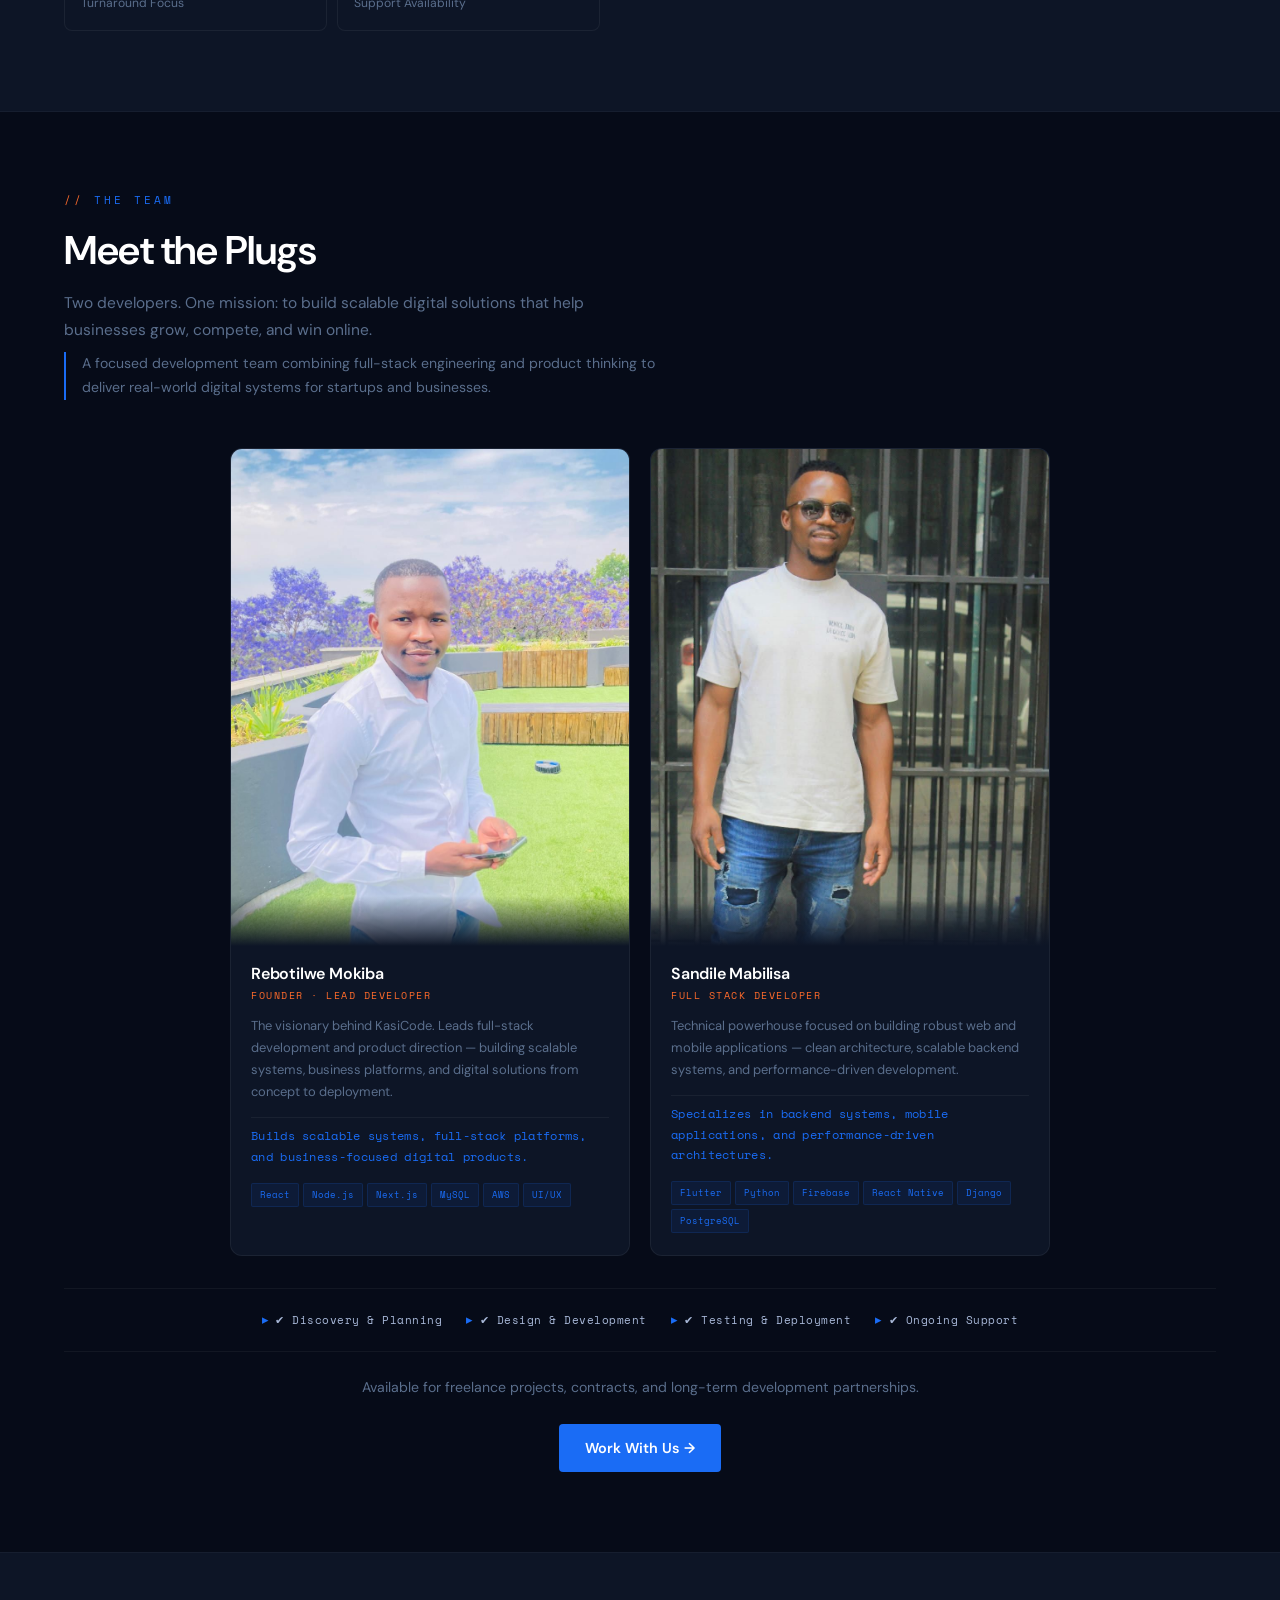
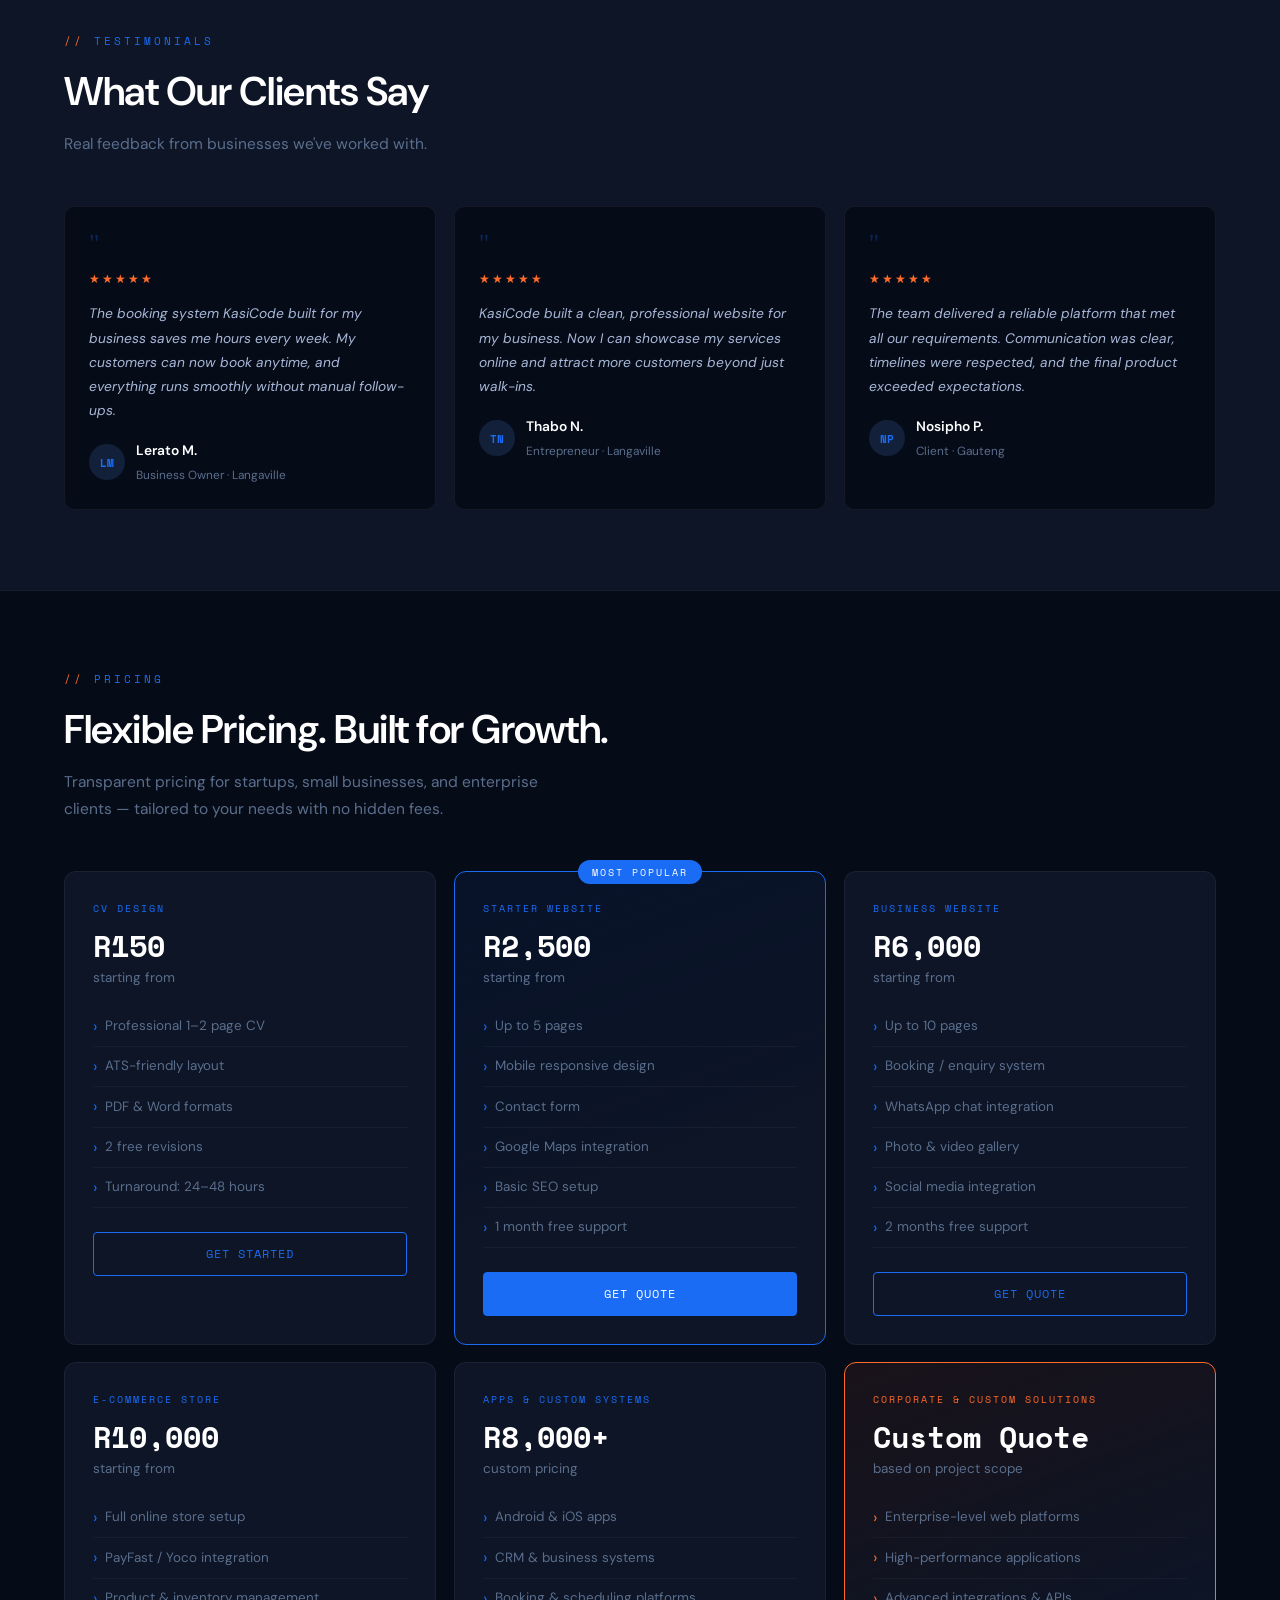
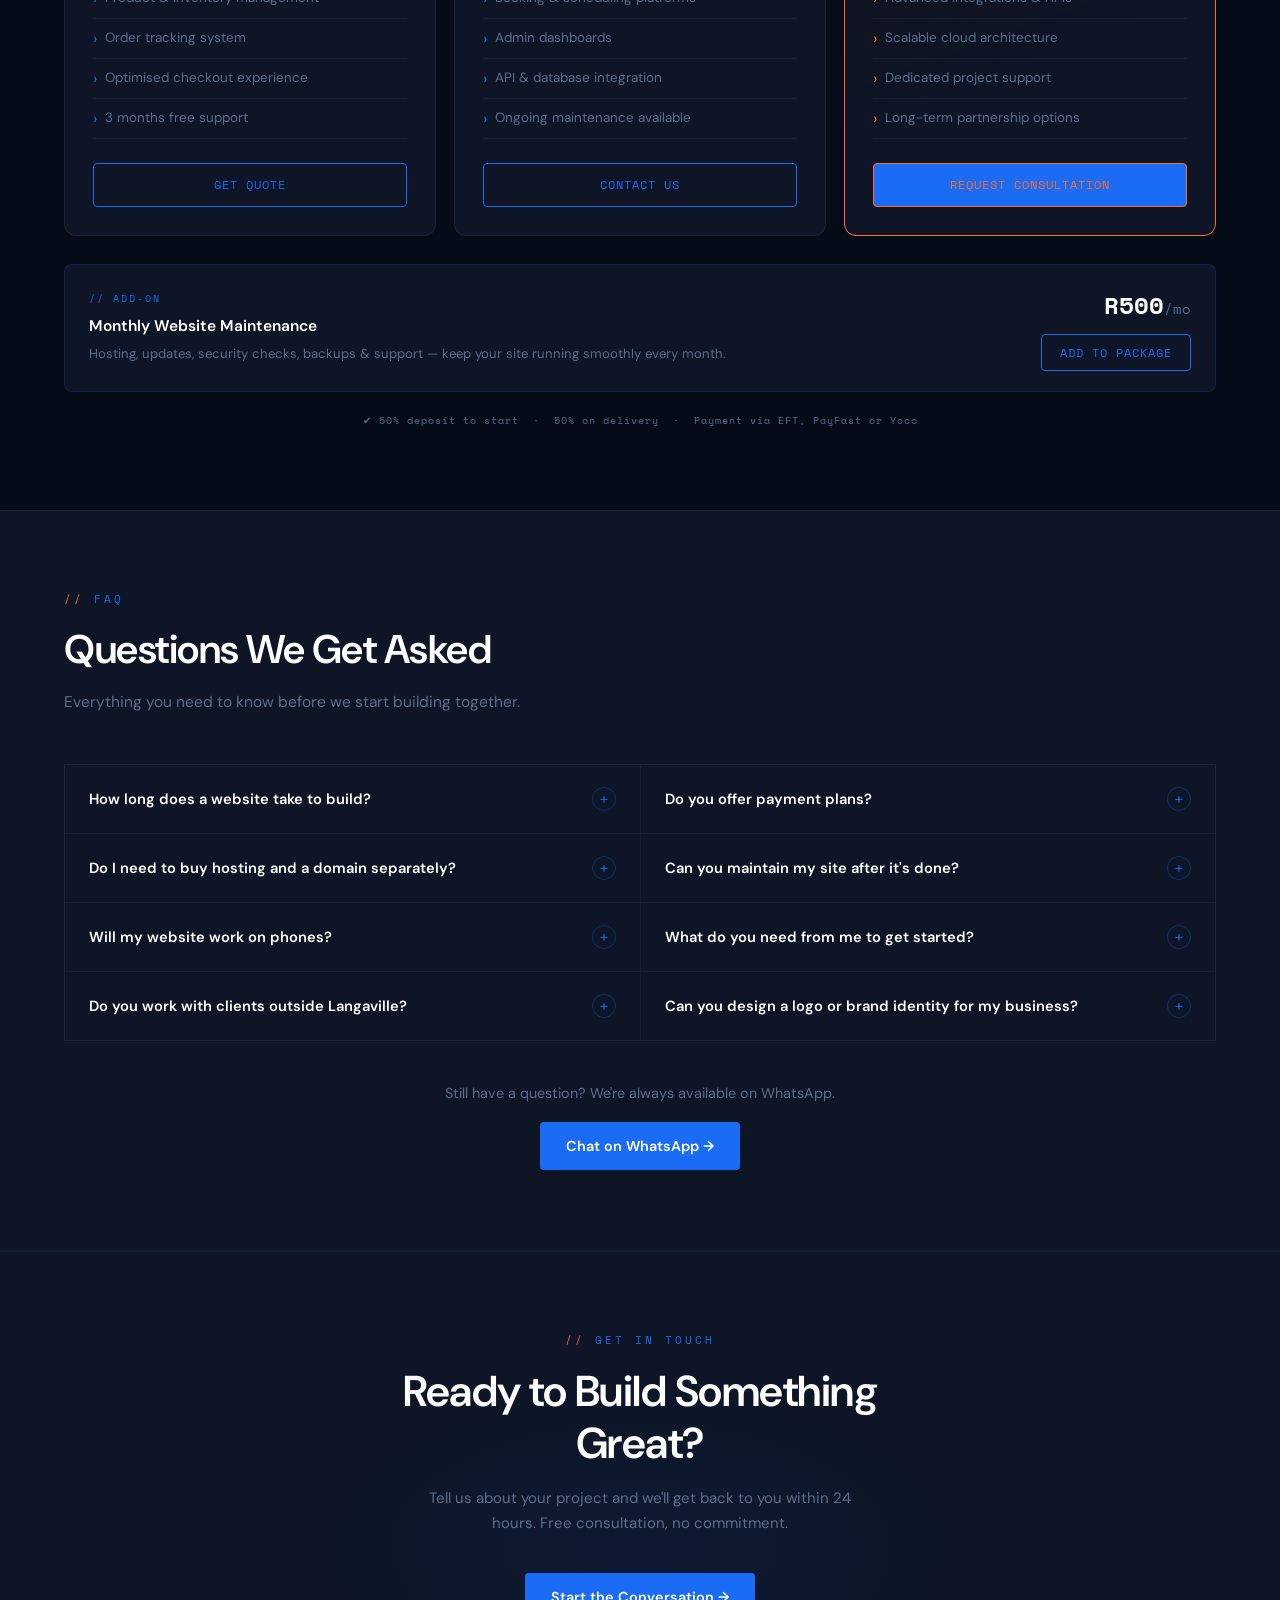
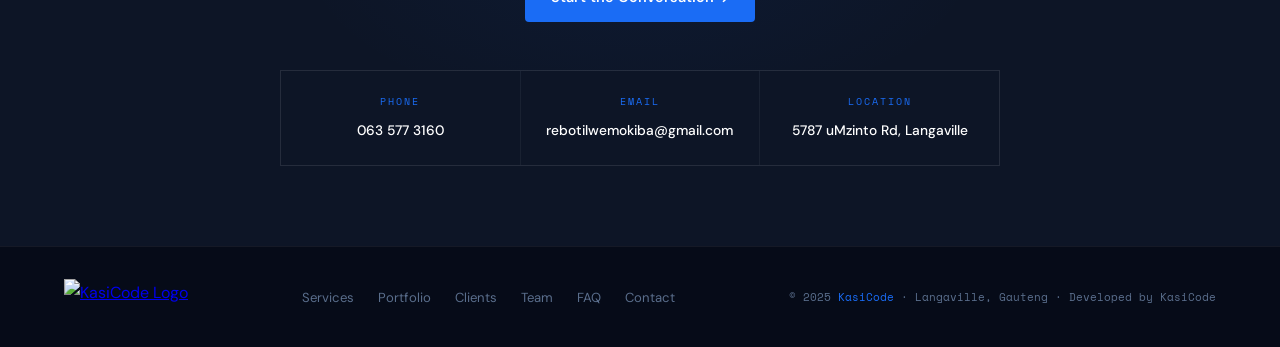
==== commit c9379c6f: "updated the whole website" ====
--- a/index.html
+++ b/index.html
@@ -1,927 +1,3190 @@
 <!DOCTYPE html>
 <html lang="en">
+
 <head>
-<meta charset="utf-8">
-<meta name="viewport" content="width=device-width, initial-scale=1">
-<title>KasiCode — Your Kasi Tech Plug | Websites, Apps & Digital Solutions in Langaville</title>
-
-<!-- ── FAVICON (Browser Tab Icon) ── -->
-<link rel="icon" type="image/svg+xml" href="images/logo.svg">
-<link rel="shortcut icon" href="images/logo.svg">
-<!-- ── SEO META TAGS ── -->
-<meta name="description" content="KasiCode builds affordable websites, mobile apps, CV designs and business systems for township entrepreneurs in Langaville, Ekurhuleni. Your Kasi Tech Plug.">
-<meta name="keywords" content="web development Langaville, website design Ekurhuleni, affordable websites kasi, mobile apps South Africa, CV design Tsakane, KasiCode">
-<meta name="author" content="KasiCode Solutions">
-<meta name="robots" content="index, follow">
-<link rel="canonical" href="https://www.kasicodesolutions.co.za/">
-
-<!-- ── OPEN GRAPH (WhatsApp / Facebook previews) ── -->
-<meta property="og:type" content="website">
-<meta property="og:title" content="KasiCode — Your Kasi Tech Plug">
-<meta property="og:description" content="Affordable websites, mobile apps & digital solutions for township businesses. Based in Langaville, serving all of Ekurhuleni.">
-<meta property="og:url" content="https://www.kasicodesolutions.co.za/">
-<meta property="og:image" content="https://www.kasicodesolutions.co.za/images/logo.svg">
-<meta property="og:image:width" content="1200">
-<meta property="og:image:height" content="630">
-<meta property="og:locale" content="en_ZA">
-<meta property="og:site_name" content="KasiCode">
-
-<!-- ── TWITTER CARD ── -->
-<meta name="twitter:card" content="summary_large_image">
-<meta name="twitter:title" content="KasiCode — Your Kasi Tech Plug">
-<meta name="twitter:description" content="Affordable websites, mobile apps & digital solutions for township businesses in Langaville, Ekurhuleni.">
-<meta name="twitter:image" content="https://www.kasicodesolutions.co.za/images/og-preview.jpg">
-
-<link rel="preconnect" href="https://fonts.googleapis.com">
-<link rel="preconnect" href="https://fonts.gstatic.com" crossorigin>
-<link href="https://fonts.googleapis.com/css2?family=Space+Mono:wght@400;700&family=DM+Sans:wght@300;400;500;600&display=swap" rel="stylesheet">
-
-<style>
-*, *::before, *::after { box-sizing: border-box; margin: 0; padding: 0; }
-:root {
-  --navy:#060B18; --navy-2:#0D1526; --navy-3:#12203A; --navy-4:#1A2E50;
-  --blue:#1A6CF5; --blue-light:#3D87FF; --orange:#FF6B2B;
-  --white:#FFFFFF; --gray-2:#A8B8D8; --gray-3:#5A6E8C;
-  --mono:'Space Mono',monospace; --sans:'DM Sans',sans-serif; --radius:4px;
+  <meta charset="utf-8">
+  <meta name="viewport" content="width=device-width, initial-scale=1">
+  <title>KasiCode — Your Kasi Tech Plug | Websites, Apps & Digital Solutions in Langaville</title>
+
+  <!-- ── FAVICON (Browser Tab Icon) ── -->
+  <link rel="icon" type="image/svg+xml" href="images/logo.svg">
+  <link rel="shortcut icon" href="images/logo.svg">
+  <!-- ── SEO META TAGS ── -->
+  <meta name="description"
+    content="KasiCode builds affordable websites, mobile apps, CV designs and business systems for township entrepreneurs in Langaville, Ekurhuleni. Your Kasi Tech Plug.">
+  <meta name="keywords"
+    content="web development Langaville, website design Ekurhuleni, affordable websites kasi, mobile apps South Africa, CV design Tsakane, KasiCode">
+  <meta name="author" content="KasiCode Solutions">
+  <meta name="robots" content="index, follow">
+  <link rel="canonical" href="https://www.kasicodesolutions.co.za/">
+
+  <!-- ── OPEN GRAPH (WhatsApp / Facebook previews) ── -->
+  <meta property="og:type" content="website">
+  <meta property="og:title" content="KasiCode — Your Kasi Tech Plug">
+  <meta property="og:description"
+    content="Affordable websites, mobile apps & digital solutions for township businesses. Based in Langaville, serving all of Ekurhuleni.">
+  <meta property="og:url" content="https://www.kasicodesolutions.co.za/">
+  <meta property="og:image" content="https://www.kasicodesolutions.co.za/images/og-preview.jpg">
+  <meta property="og:image:width" content="1200">
+  <meta property="og:image:height" content="630">
+  <meta property="og:locale" content="en_ZA">
+  <meta property="og:site_name" content="KasiCode">
+
+  <!-- ── TWITTER CARD ── -->
+  <meta name="twitter:card" content="summary_large_image">
+  <meta name="twitter:title" content="KasiCode — Your Kasi Tech Plug">
+  <meta name="twitter:description"
+    content="Affordable websites, mobile apps & digital solutions for township businesses in Langaville, Ekurhuleni.">
+  <meta name="twitter:image" content="https://www.kasicodesolutions.co.za/images/og-preview.jpg">
+
+  <link rel="preconnect" href="https://fonts.googleapis.com">
+  <link rel="preconnect" href="https://fonts.gstatic.com" crossorigin>
+  <link
+    href="https://fonts.googleapis.com/css2?family=Space+Mono:wght@400;700&family=DM+Sans:wght@300;400;500;600&display=swap"
+    rel="stylesheet">
+
+  <style>
+    *,
+    *::before,
+    *::after {
+      box-sizing: border-box;
+      margin: 0;
+      padding: 0;
+    }
+
+    :root {
+      --navy: #060B18;
+      --navy-2: #0D1526;
+      --navy-3: #12203A;
+      --navy-4: #1A2E50;
+      --blue: #1A6CF5;
+      --blue-light: #3D87FF;
+      --orange: #FF6B2B;
+      --white: #FFFFFF;
+      --gray-2: #A8B8D8;
+      --gray-3: #5A6E8C;
+      --mono: 'Space Mono', monospace;
+      --sans: 'DM Sans', sans-serif;
+      --radius: 4px;
+    }
+
+    html {
+      scroll-behavior: smooth;
+    }
+
+    body {
+      background: var(--navy);
+      color: var(--gray-2);
+      font-family: var(--sans);
+      font-size: 16px;
+      line-height: 1.7;
+      overflow-x: hidden;
+    }
+
+    body::before {
+      content: '';
+      position: fixed;
+      inset: 0;
+      background-image: url("data:image/svg+xml,%3Csvg viewBox='0 0 256 256' xmlns='http://www.w3.org/2000/svg'%3E%3Cfilter id='n'%3E%3CfeTurbulence type='fractalNoise' baseFrequency='0.9' numOctaves='4' stitchTiles='stitch'/%3E%3C/filter%3E%3Crect width='100%25' height='100%25' filter='url(%23n)' opacity='0.03'/%3E%3C/svg%3E");
+      pointer-events: none;
+      z-index: 0;
+      opacity: .4;
+    }
+
+    h1,
+    h2,
+    h3,
+    h4 {
+      font-family: var(--sans);
+      color: var(--white);
+      line-height: 1.2;
+    }
+
+    /* ── NAVBAR ── */
+    nav {
+      position: fixed;
+      top: 0;
+      left: 0;
+      right: 0;
+      z-index: 200;
+      display: flex;
+      align-items: center;
+      justify-content: space-between;
+      padding: 0 5%;
+      height: 64px;
+      background: rgba(6, 11, 24, .95);
+      backdrop-filter: blur(20px);
+      border-bottom: 1px solid rgba(26, 108, 245, .15);
+    }
+
+    .nav-logo {
+      display: flex;
+      align-items: center;
+      line-height: 0;
+    }
+
+    .nav-logo img {
+      max-height: 48px;
+      width: auto;
+      display: block;
+    }
+
+    .nav-links {
+      display: flex;
+      align-items: center;
+      gap: 1.4rem;
+      list-style: none;
+    }
+
+    .nav-links a {
+      color: var(--gray-2);
+      text-decoration: none;
+      font-size: .85rem;
+      font-weight: 500;
+      transition: color .2s;
+      white-space: nowrap;
+    }
+
+    .nav-links a:hover {
+      color: var(--white);
+    }
+
+    .btn-nav {
+      background: transparent;
+      border: 1px solid var(--blue);
+      color: var(--blue);
+      padding: 7px 16px;
+      font-family: var(--mono);
+      font-size: .75rem;
+      cursor: pointer;
+      transition: all .2s;
+      text-decoration: none;
+      letter-spacing: .5px;
+      border-radius: var(--radius);
+      white-space: nowrap;
+    }
+
+    .btn-nav:hover {
+      background: var(--blue);
+      color: var(--white);
+    }
+
+    .hamburger {
+      display: none;
+      flex-direction: column;
+      justify-content: center;
+      gap: 5px;
+      cursor: pointer;
+      background: none;
+      border: none;
+      padding: 6px;
+      width: 36px;
+      height: 36px;
+    }
+
+    .hamburger span {
+      display: block;
+      width: 22px;
+      height: 1.5px;
+      background: var(--gray-2);
+      transition: all .3s;
+      border-radius: 2px;
+    }
+
+    .hamburger.open span:nth-child(1) {
+      transform: translateY(6.5px) rotate(45deg);
+    }
+
+    .hamburger.open span:nth-child(2) {
+      opacity: 0;
+    }
+
+    .hamburger.open span:nth-child(3) {
+      transform: translateY(-6.5px) rotate(-45deg);
+    }
+
+    .mobile-nav {
+      display: none;
+      position: fixed;
+      top: 64px;
+      left: 0;
+      right: 0;
+      background: rgba(6, 11, 24, .98);
+      backdrop-filter: blur(20px);
+      border-bottom: 1px solid rgba(26, 108, 245, .15);
+      z-index: 199;
+      padding: 1rem 5% 1.5rem;
+      flex-direction: column;
+      gap: .25rem;
+    }
+
+    .mobile-nav.open {
+      display: flex;
+    }
+
+    .mobile-nav a {
+      color: var(--gray-2);
+      text-decoration: none;
+      font-size: .92rem;
+      font-weight: 500;
+      padding: .65rem 0;
+      border-bottom: 1px solid rgba(255, 255, 255, .05);
+      transition: color .2s;
+    }
+
+    .mobile-nav a:hover {
+      color: var(--white);
+    }
+
+    .mobile-nav a:last-child {
+      border-bottom: none;
+    }
+
+    .mobile-nav .btn-nav-mobile {
+      display: inline-block;
+      margin-top: .75rem;
+      background: var(--blue);
+      color: var(--white);
+      padding: 10px 20px;
+      font-family: var(--mono);
+      font-size: .75rem;
+      border-radius: var(--radius);
+      text-decoration: none;
+      text-align: center;
+      letter-spacing: .5px;
+    }
+
+    /* ── HERO ── */
+    .hero {
+      min-height: 100vh;
+      display: flex;
+      align-items: center;
+      padding: 90px 5% 60px;
+      position: relative;
+      overflow: hidden;
+    }
+
+    .hero::before {
+      content: '';
+      position: absolute;
+      top: -200px;
+      right: -200px;
+      width: 700px;
+      height: 700px;
+      background: radial-gradient(circle, rgba(26, 108, 245, .08) 0%, transparent 70%);
+      pointer-events: none;
+    }
+
+    .hero::after {
+      content: '';
+      position: absolute;
+      bottom: -100px;
+      left: -100px;
+      width: 400px;
+      height: 400px;
+      background: radial-gradient(circle, rgba(255, 107, 43, .05) 0%, transparent 70%);
+      pointer-events: none;
+    }
+
+    .hero-inner {
+      display: grid;
+      grid-template-columns: 1fr 1fr;
+      gap: 4rem;
+      align-items: center;
+      max-width: 1200px;
+      margin: 0 auto;
+      width: 100%;
+      position: relative;
+      z-index: 1;
+    }
+
+    .hero-tag {
+      font-family: var(--mono);
+      font-size: .7rem;
+      color: var(--blue);
+      letter-spacing: 2px;
+      text-transform: uppercase;
+      margin-bottom: 1.25rem;
+      display: flex;
+      align-items: center;
+      gap: 8px;
+    }
+
+    .hero-tag::before {
+      content: '';
+      display: inline-block;
+      width: 22px;
+      height: 1px;
+      background: var(--blue);
+    }
+
+    .hero h1 {
+      font-size: clamp(2rem, 5vw, 3.8rem);
+      font-weight: 600;
+      letter-spacing: -1px;
+      margin-bottom: 1.25rem;
+      line-height: 1.1;
+    }
+
+    .hero h1 em {
+      font-style: normal;
+      color: var(--blue);
+    }
+
+    .hero h1 .accent {
+      color: var(--orange);
+    }
+
+    .hero-desc {
+      font-size: .97rem;
+      color: var(--gray-2);
+      margin-bottom: 2rem;
+      max-width: 480px;
+      line-height: 1.8;
+    }
+
+    .hero-actions {
+      display: flex;
+      gap: .875rem;
+      flex-wrap: wrap;
+      align-items: center;
+    }
+
+    .btn-primary {
+      background: var(--blue);
+      color: var(--white);
+      padding: 12px 26px;
+      font-family: var(--sans);
+      font-weight: 600;
+      font-size: .9rem;
+      border: none;
+      cursor: pointer;
+      transition: all .2s;
+      text-decoration: none;
+      display: inline-block;
+      border-radius: var(--radius);
+    }
+
+    .btn-primary:hover {
+      background: var(--blue-light);
+      transform: translateY(-2px);
+      box-shadow: 0 12px 30px rgba(26, 108, 245, .3);
+    }
+
+    .btn-ghost {
+      background: transparent;
+      color: var(--gray-2);
+      padding: 12px 16px;
+      font-size: .87rem;
+      font-weight: 500;
+      border: none;
+      cursor: pointer;
+      text-decoration: none;
+      display: inline-flex;
+      align-items: center;
+      gap: 6px;
+      transition: color .2s;
+    }
+
+    .btn-ghost:hover {
+      color: var(--white);
+    }
+
+    .hero-stats {
+      display: flex;
+      gap: 2rem;
+      margin-top: 2.5rem;
+      padding-top: 2rem;
+      border-top: 1px solid rgba(255, 255, 255, .07);
+      flex-wrap: wrap;
+    }
+
+    .stat-num {
+      font-family: var(--mono);
+      font-size: 1.4rem;
+      font-weight: 700;
+      color: var(--white);
+    }
+
+    .stat-label {
+      font-size: .76rem;
+      color: var(--gray-3);
+      margin-top: 2px;
+    }
+
+    /* Code window */
+    .code-window {
+      background: var(--navy-2);
+      border: 1px solid rgba(26, 108, 245, .2);
+      border-radius: 12px;
+      overflow: hidden;
+      box-shadow: 0 40px 80px rgba(0, 0, 0, .4);
+      position: relative;
+    }
+
+    .code-window::before {
+      content: '';
+      position: absolute;
+      inset: 0;
+      background: linear-gradient(135deg, rgba(26, 108, 245, .03) 0%, transparent 60%);
+      pointer-events: none;
+    }
+
+    .code-titlebar {
+      display: flex;
+      align-items: center;
+      gap: 8px;
+      padding: 13px 18px;
+      background: rgba(255, 255, 255, .02);
+      border-bottom: 1px solid rgba(255, 255, 255, .05);
+    }
+
+    .dot {
+      width: 11px;
+      height: 11px;
+      border-radius: 50%;
+    }
+
+    .dot-r {
+      background: #FF5F56
+    }
+
+    .dot-y {
+      background: #FFBD2E
+    }
+
+    .dot-g {
+      background: #27C93F
+    }
+
+    .code-filename {
+      font-family: var(--mono);
+      font-size: .7rem;
+      color: var(--gray-3);
+      margin-left: 8px;
+    }
+
+    .code-body {
+      padding: 20px;
+      font-family: var(--mono);
+      font-size: .73rem;
+      line-height: 1.8;
+      position: relative;
+      z-index: 1;
+    }
+
+    .ln {
+      color: var(--gray-3);
+      margin-right: 16px;
+      user-select: none;
+      font-size: .66rem
+    }
+
+    .kw {
+      color: #C792EA
+    }
+
+    .fn {
+      color: #82AAFF
+    }
+
+    .str {
+      color: #C3E88D
+    }
+
+    .cm {
+      color: #546E7A
+    }
+
+    .obj {
+      color: #FFCB6B
+    }
+
+    .num {
+      color: var(--orange)
+    }
+
+    /* ── SECTIONS ── */
+    section {
+      padding: 80px 5%;
+      position: relative;
+      z-index: 1;
+    }
+
+    .section-label {
+      font-family: var(--mono);
+      font-size: .66rem;
+      color: var(--blue);
+      letter-spacing: 3px;
+      text-transform: uppercase;
+      margin-bottom: 1rem;
+      display: flex;
+      align-items: center;
+      gap: 10px;
+    }
+
+    .section-label::before {
+      content: '//';
+      color: var(--orange);
+    }
+
+    .section-title {
+      font-size: clamp(1.5rem, 3.5vw, 2.5rem);
+      font-weight: 600;
+      color: var(--white);
+      margin-bottom: 1rem;
+      letter-spacing: -.5px;
+    }
+
+    .section-sub {
+      font-size: .97rem;
+      color: var(--gray-3);
+      max-width: 520px;
+      line-height: 1.75;
+    }
+
+    .container {
+      max-width: 1200px;
+      margin: 0 auto;
+    }
+
+    /* ── TICKER ── */
+    .ticker-bar {
+      background: var(--navy-2);
+      border-top: 1px solid rgba(26, 108, 245, .1);
+      border-bottom: 1px solid rgba(26, 108, 245, .1);
+      padding: 12px 0;
+      overflow: hidden;
+      white-space: nowrap;
+    }
+
+    .ticker-track {
+      display: inline-flex;
+      gap: 50px;
+      animation: scroll 28s linear infinite;
+    }
+
+    @keyframes scroll {
+      0% {
+        transform: translateX(0)
+      }
+
+      100% {
+        transform: translateX(-50%)
+      }
+    }
+
+    .ticker-item {
+      font-family: var(--mono);
+      font-size: .7rem;
+      color: var(--gray-3);
+      letter-spacing: 2px;
+      text-transform: uppercase;
+      display: inline-flex;
+      align-items: center;
+      gap: 10px;
+    }
+
+    .ticker-item::before {
+      content: '▸';
+      color: var(--blue);
+    }
+
+    /* ── SERVICES ── */
+    .services-grid {
+      display: grid;
+      grid-template-columns: repeat(3, 1fr);
+      gap: 1px;
+      background: rgba(255, 255, 255, .05);
+      border: 1px solid rgba(255, 255, 255, .05);
+      margin-top: 3rem;
+    }
+
+    .service-card {
+      background: var(--navy);
+      padding: 28px 24px;
+      position: relative;
+      overflow: hidden;
+      transition: background .3s;
+    }
+
+    .service-card:hover {
+      background: var(--navy-2);
+    }
+
+    .service-card:hover .service-line {
+      width: 100%;
+    }
+
+    .service-line {
+      position: absolute;
+      top: 0;
+      left: 0;
+      height: 2px;
+      width: 0;
+      background: var(--blue);
+      transition: width .4s ease;
+    }
+
+    .service-num {
+      font-family: var(--mono);
+      font-size: .66rem;
+      color: var(--blue);
+      margin-bottom: 1rem;
+      letter-spacing: 1px;
+    }
+
+    .service-card h3 {
+      font-size: .97rem;
+      font-weight: 600;
+      color: var(--white);
+      margin-bottom: .5rem;
+    }
+
+    .service-card p {
+      font-size: .85rem;
+      color: var(--gray-3);
+      line-height: 1.7;
+    }
+
+    /* ── PORTFOLIO ── */
+    .portfolio-filters {
+      display: flex;
+      flex-wrap: wrap;
+      gap: 7px;
+      margin: 2rem 0;
+    }
+
+    .filter-btn {
+      font-family: var(--mono);
+      font-size: .66rem;
+      letter-spacing: 1.5px;
+      text-transform: uppercase;
+      color: var(--gray-3);
+      background: transparent;
+      border: 1px solid rgba(255, 255, 255, .08);
+      padding: 7px 13px;
+      cursor: pointer;
+      transition: all .2s;
+      border-radius: var(--radius);
+    }
+
+    .filter-btn:hover,
+    .filter-btn.active {
+      color: var(--blue);
+      border-color: var(--blue);
+      background: rgba(26, 108, 245, .08);
+    }
+
+    .portfolio-grid {
+      display: grid;
+      grid-template-columns: repeat(3, 1fr);
+      gap: 1.1rem;
+    }
+
+    .project-card {
+      background: var(--navy-2);
+      border: 1px solid rgba(255, 255, 255, .06);
+      border-radius: 10px;
+      overflow: hidden;
+      transition: transform .3s, border-color .3s;
+      display: flex;
+      flex-direction: column;
+    }
+
+    .project-card:hover {
+      transform: translateY(-4px);
+      border-color: rgba(26, 108, 245, .3);
+    }
+
+    .project-card:hover .project-overlay {
+      opacity: 1;
+    }
+
+    .project-card:hover .project-img {
+      transform: scale(1.05);
+    }
+
+    .project-thumb {
+      aspect-ratio: 16/9;
+      overflow: hidden;
+      position: relative;
+      background: var(--navy-3);
+      flex-shrink: 0;
+    }
+
+    .project-img {
+      width: 100%;
+      height: 100%;
+      object-fit: cover;
+      object-position: top;
+      transition: transform .5s ease;
+      display: block;
+    }
+
+    .project-overlay {
+      position: absolute;
+      inset: 0;
+      background: rgba(6, 11, 24, .88);
+      display: flex;
+      align-items: center;
+      justify-content: center;
+      opacity: 0;
+      transition: opacity .3s;
+    }
+
+    .project-overlay-btn {
+      font-family: var(--mono);
+      font-size: .68rem;
+      letter-spacing: 2px;
+      text-transform: uppercase;
+      color: var(--white);
+      background: var(--blue);
+      border: none;
+      padding: 9px 18px;
+      cursor: pointer;
+      text-decoration: none;
+      border-radius: var(--radius);
+      transition: background .2s;
+      display: inline-block;
+    }
+
+    .project-overlay-btn:hover {
+      background: var(--blue-light);
+    }
+
+    .project-overlay-btn.no-link {
+      background: rgba(255, 255, 255, .1);
+      cursor: default;
+      border: 1px solid rgba(255, 255, 255, .15);
+    }
+
+    .project-body {
+      padding: 16px 18px 18px;
+      flex: 1;
+      display: flex;
+      flex-direction: column;
+    }
+
+    .project-tag {
+      font-family: var(--mono);
+      font-size: .58rem;
+      color: var(--blue);
+      letter-spacing: 2px;
+      text-transform: uppercase;
+      margin-bottom: 5px;
+    }
+
+    .project-title {
+      font-size: .92rem;
+      font-weight: 600;
+      color: var(--white);
+      margin-bottom: 6px;
+      line-height: 1.35;
+    }
+
+    .project-desc {
+      font-size: .79rem;
+      color: var(--gray-3);
+      line-height: 1.65;
+      flex: 1;
+    }
+
+    .project-footer {
+      display: flex;
+      align-items: center;
+      justify-content: space-between;
+      margin-top: 11px;
+      padding-top: 11px;
+      border-top: 1px solid rgba(255, 255, 255, .05);
+    }
+
+    .project-tech {
+      display: flex;
+      flex-wrap: wrap;
+      gap: 4px;
+    }
+
+    .tech-chip {
+      font-family: var(--mono);
+      font-size: .54rem;
+      color: var(--gray-3);
+      background: rgba(255, 255, 255, .04);
+      border: 1px solid rgba(255, 255, 255, .07);
+      padding: 2px 6px;
+      border-radius: 2px;
+      white-space: nowrap;
+    }
+
+    .project-live-dot {
+      width: 6px;
+      height: 6px;
+      border-radius: 50%;
+      background: #27C93F;
+      box-shadow: 0 0 6px rgba(39, 201, 63, .5);
+      flex-shrink: 0;
+    }
+
+    .project-live-dot.offline {
+      background: var(--gray-3);
+      box-shadow: none;
+    }
+
+    .portfolio-more {
+      text-align: center;
+      margin-top: 2rem;
+    }
+
+    .btn-show-more {
+      font-family: var(--mono);
+      font-size: .7rem;
+      letter-spacing: 2px;
+      text-transform: uppercase;
+      color: var(--blue);
+      background: transparent;
+      border: 1px solid rgba(26, 108, 245, .3);
+      padding: 10px 28px;
+      cursor: pointer;
+      transition: all .2s;
+      border-radius: var(--radius);
+    }
+
+    .btn-show-more:hover {
+      background: rgba(26, 108, 245, .08);
+      border-color: var(--blue);
+    }
+
+    .project-card.hidden {
+      display: none;
+    }
+
+    /* ── CLIENTS ── */
+    .clients-section {
+      background: var(--navy);
+      border-top: 1px solid rgba(255, 255, 255, .04);
+    }
+
+    .clients-grid {
+      display: grid;
+      grid-template-columns: repeat(4, 1fr);
+      gap: 1px;
+      background: rgba(255, 255, 255, .04);
+      border: 1px solid rgba(255, 255, 255, .04);
+      margin-top: 2.5rem;
+    }
+
+    .client-card {
+      background: var(--navy-2);
+      padding: 22px 18px;
+      display: flex;
+      flex-direction: column;
+      gap: 5px;
+      transition: background .2s;
+      position: relative;
+    }
+
+    .client-card:hover {
+      background: var(--navy-3);
+    }
+
+    .client-card:hover .client-line {
+      width: 100%;
+    }
+
+    .client-line {
+      position: absolute;
+      top: 0;
+      left: 0;
+      height: 2px;
+      width: 0;
+      background: var(--blue);
+      transition: width .35s ease;
+    }
+
+    .client-name {
+      font-size: .86rem;
+      font-weight: 600;
+      color: var(--white);
+      line-height: 1.3;
+    }
+
+    .client-industry {
+      font-family: var(--mono);
+      font-size: .56rem;
+      color: var(--blue);
+      letter-spacing: 1.5px;
+      text-transform: uppercase;
+    }
+
+    .client-type {
+      font-size: .75rem;
+      color: var(--gray-3);
+    }
+
+    .client-dot {
+      width: 5px;
+      height: 5px;
+      border-radius: 50%;
+      background: #27C93F;
+      margin-top: 2px;
+      box-shadow: 0 0 5px rgba(39, 201, 63, .4);
+      display: inline-block;
+    }
+
+    /* ── ABOUT ── */
+    .about-inner {
+      display: grid;
+      grid-template-columns: 1fr 1fr;
+      gap: 5rem;
+      align-items: center;
+    }
+
+    .terminal {
+      background: var(--navy-2);
+      border: 1px solid rgba(26, 108, 245, .2);
+      border-radius: 10px;
+      overflow: hidden;
+      font-family: var(--mono);
+      font-size: .76rem;
+      line-height: 1.9;
+      box-shadow: 0 30px 60px rgba(0, 0, 0, .3);
+    }
+
+    .terminal-header {
+      background: rgba(255, 255, 255, .03);
+      padding: 11px 18px;
+      display: flex;
+      align-items: center;
+      gap: 8px;
+      border-bottom: 1px solid rgba(255, 255, 255, .05);
+    }
+
+    .terminal-body {
+      padding: 20px;
+    }
+
+    .t-prompt {
+      color: var(--blue)
+    }
+
+    .t-cmd {
+      color: var(--white)
+    }
+
+    .t-out {
+      color: var(--gray-3)
+    }
+
+    .t-val {
+      color: var(--orange)
+    }
+
+    .t-ok {
+      color: #27C93F
+    }
+
+    .about-badges {
+      display: grid;
+      grid-template-columns: 1fr 1fr;
+      gap: 10px;
+      margin-top: 1.25rem;
+    }
+
+    .badge-stat {
+      background: var(--navy-2);
+      border: 1px solid rgba(255, 255, 255, .06);
+      padding: 16px;
+      border-radius: 8px;
+    }
+
+    .badge-stat .num {
+      font-family: var(--mono);
+      font-size: 1.6rem;
+      font-weight: 700;
+      color: var(--white);
+    }
+
+    .badge-stat .label {
+      font-size: .76rem;
+      color: var(--gray-3);
+      margin-top: 3px;
+    }
+
+    /* ── TEAM ── */
+    .team-grid {
+      display: grid;
+      grid-template-columns: repeat(2, 1fr);
+      gap: 1.25rem;
+      margin-top: 3rem;
+      max-width: 820px;
+      margin-left: auto;
+      margin-right: auto;
+    }
+
+    .team-card {
+      background: var(--navy-2);
+      border: 1px solid rgba(255, 255, 255, .06);
+      border-radius: 12px;
+      overflow: hidden;
+      display: flex;
+      flex-direction: column;
+      transition: border-color .3s, transform .3s, box-shadow .3s;
+    }
+
+    .team-card:hover {
+      border-color: rgba(26, 108, 245, .35);
+      transform: translateY(-4px);
+      box-shadow: 0 20px 40px rgba(0, 0, 0, .3);
+    }
+
+    .team-photo-wrap {
+      width: 100%;
+      aspect-ratio: 4/5;
+      overflow: hidden;
+      position: relative;
+      background: var(--navy-3);
+      flex-shrink: 0;
+    }
+
+    .team-photo {
+      width: 100%;
+      height: 100%;
+      object-fit: cover;
+      object-position: center top;
+      display: block;
+      transition: transform .45s ease;
+    }
+
+    .team-card:hover .team-photo {
+      transform: scale(1.04);
+    }
+
+    .team-photo-placeholder {
+      width: 100%;
+      height: 100%;
+      display: flex;
+      align-items: center;
+      justify-content: center;
+      background: linear-gradient(160deg, var(--navy-3) 0%, var(--navy-4) 100%);
+    }
+
+    .team-photo-placeholder::before {
+      content: attr(data-initials);
+      font-family: var(--mono);
+      font-size: 2.8rem;
+      font-weight: 700;
+      color: rgba(26, 108, 245, .18);
+    }
+
+    .team-photo-overlay {
+      position: absolute;
+      bottom: 0;
+      left: 0;
+      right: 0;
+      height: 50px;
+      background: linear-gradient(0deg, var(--navy-2) 0%, transparent 100%);
+      pointer-events: none;
+    }
+
+    .team-body {
+      padding: 18px 20px 22px;
+      flex: 1;
+    }
+
+    .team-card h3 {
+      font-size: 1rem;
+      font-weight: 600;
+      color: var(--white);
+      margin-bottom: 3px;
+      letter-spacing: -.2px;
+    }
+
+    .team-role {
+      font-family: var(--mono);
+      font-size: .6rem;
+      color: var(--orange);
+      letter-spacing: 1.5px;
+      text-transform: uppercase;
+      margin-bottom: .75rem;
+    }
+
+    .team-bio {
+      font-size: .81rem;
+      color: var(--gray-3);
+      line-height: 1.7;
+      margin-bottom: .9rem;
+    }
+
+    .team-skills {
+      display: flex;
+      flex-wrap: wrap;
+      gap: 4px;
+    }
+
+    .skill-tag {
+      font-family: var(--mono);
+      font-size: .58rem;
+      color: var(--blue);
+      background: rgba(26, 108, 245, .08);
+      border: 1px solid rgba(26, 108, 245, .15);
+      padding: 3px 8px;
+      border-radius: 2px;
+    }
+
+    /* Team Section Additions */
+    .team-sub-note {
+      font-size: .88rem;
+      color: var(--gray-3);
+      max-width: 620px;
+      margin-top: 0.5rem;
+      line-height: 1.7;
+      border-left: 2px solid var(--blue);
+      padding-left: 1rem;
+    }
+
+    .team-impact {
+      font-size: .75rem;
+      color: var(--blue);
+      font-family: var(--mono);
+      letter-spacing: 0.3px;
+      margin: 0.75rem 0 1rem 0;
+      padding-top: 0.5rem;
+      border-top: 1px solid rgba(255, 255, 255, 0.05);
+    }
+
+    .team-process {
+      display: flex;
+      flex-wrap: wrap;
+      justify-content: center;
+      gap: 1.5rem;
+      margin: 2rem 0 1.5rem;
+      padding: 1.25rem 0;
+      border-top: 1px solid rgba(255, 255, 255, 0.05);
+      border-bottom: 1px solid rgba(255, 255, 255, 0.05);
+    }
+
+    .team-process div {
+      font-family: var(--mono);
+      font-size: .7rem;
+      color: var(--gray-2);
+      letter-spacing: 0.5px;
+      display: flex;
+      align-items: center;
+      gap: 6px;
+      transition: color 0.2s, transform 0.2s;
+    }
+
+    .team-process div:hover {
+      color: var(--white);
+      transform: translateX(3px);
+    }
+
+    .team-process div::before {
+      content: '▸';
+      color: var(--blue);
+      font-size: .8rem;
+    }
+
+    .team-cta-note {
+      text-align: center;
+      font-size: .88rem;
+      color: var(--gray-3);
+      margin-bottom: 1.5rem;
+    }
+
+    .team-footer-cta {
+      text-align: center;
+      margin-top: 0.5rem;
+    }
+
+    /* ── TESTIMONIALS ── */
+    .testi-grid {
+      display: grid;
+      grid-template-columns: repeat(3, 1fr);
+      gap: 1.1rem;
+      margin-top: 3rem;
+    }
+
+    .testi-card {
+      background: var(--navy);
+      border: 1px solid rgba(255, 255, 255, .06);
+      border-radius: 10px;
+      padding: 24px;
+    }
+
+    .testi-quote {
+      font-size: 1.6rem;
+      color: rgba(26, 108, 245, .28);
+      font-family: serif;
+      line-height: 1;
+      margin-bottom: .75rem;
+    }
+
+    .testi-text {
+      font-size: .86rem;
+      color: var(--gray-2);
+      line-height: 1.75;
+      margin-bottom: 1.1rem;
+      font-style: italic;
+    }
+
+    .testi-stars {
+      color: var(--orange);
+      font-size: .76rem;
+      margin-bottom: .75rem;
+      letter-spacing: 2px;
+    }
+
+    .testi-author {
+      display: flex;
+      align-items: center;
+      gap: 11px;
+    }
+
+    .testi-avi {
+      width: 36px;
+      height: 36px;
+      border-radius: 50%;
+      background: var(--navy-3);
+      display: flex;
+      align-items: center;
+      justify-content: center;
+      font-family: var(--mono);
+      font-size: .7rem;
+      font-weight: 700;
+      color: var(--blue);
+      flex-shrink: 0;
+    }
+
+    .testi-name {
+      font-weight: 600;
+      color: var(--white);
+      font-size: .86rem;
+    }
+
+    .testi-loc {
+      font-size: .74rem;
+      color: var(--gray-3);
+      margin-top: 2px;
+    }
+
+    /* ── PRICING ── */
+    .pricing-grid {
+      display: grid;
+      grid-template-columns: repeat(3, 1fr);
+      gap: 1.1rem;
+      margin-top: 3rem;
+    }
+
+    .pricing-row2 {
+      display: grid;
+      grid-template-columns: repeat(3, 1fr);
+      gap: 1.1rem;
+      margin-top: 1.1rem;
+    }
+
+    .price-card {
+      background: var(--navy-2);
+      border: 1px solid rgba(255, 255, 255, .06);
+      border-radius: 12px;
+      padding: 28px;
+      position: relative;
+      transition: transform .3s, border-color .3s;
+    }
+
+    .price-card:hover {
+      transform: translateY(-4px);
+    }
+
+    .price-card.featured {
+      border-color: var(--blue);
+      background: linear-gradient(160deg, rgba(26, 108, 245, .08) 0%, var(--navy-2) 60%);
+    }
+
+    .price-card.premium {
+      border-color: var(--orange);
+      background: linear-gradient(160deg, rgba(255, 107, 43, .08) 0%, var(--navy-2) 60%);
+    }
+
+    .featured-tag {
+      position: absolute;
+      top: -12px;
+      left: 50%;
+      transform: translateX(-50%);
+      background: var(--blue);
+      color: var(--white);
+      font-family: var(--mono);
+      font-size: .6rem;
+      letter-spacing: 2px;
+      text-transform: uppercase;
+      padding: 4px 14px;
+      border-radius: 20px;
+      white-space: nowrap;
+    }
+
+    .price-type {
+      font-family: var(--mono);
+      font-size: .65rem;
+      color: var(--blue);
+      letter-spacing: 2px;
+      text-transform: uppercase;
+      margin-bottom: .8rem;
+    }
+
+    .price-card.premium .price-type {
+      color: var(--orange);
+    }
+
+    .price-amount {
+      font-family: var(--mono);
+      font-size: 1.9rem;
+      font-weight: 700;
+      color: var(--white);
+      margin-bottom: .35rem;
+      line-height: 1;
+    }
+
+    .price-from {
+      font-size: .84rem;
+      color: var(--gray-3);
+      margin-bottom: 1.1rem;
+    }
+
+    .price-features {
+      list-style: none;
+      margin-bottom: 1.5rem;
+    }
+
+    .price-features li {
+      font-size: .84rem;
+      color: var(--gray-3);
+      padding: 6px 0;
+      border-bottom: 1px solid rgba(255, 255, 255, .04);
+      display: flex;
+      align-items: center;
+      gap: 8px;
+    }
+
+    .price-features li::before {
+      content: '›';
+      color: var(--blue);
+      font-size: 1rem;
+      flex-shrink: 0;
+    }
+
+    .price-card.premium .price-features li::before {
+      color: var(--orange);
+    }
+
+    .btn-price {
+      display: block;
+      width: 100%;
+      padding: 11px;
+      font-family: var(--mono);
+      font-size: .72rem;
+      letter-spacing: 1px;
+      text-transform: uppercase;
+      text-align: center;
+      text-decoration: none;
+      border: 1px solid var(--blue);
+      color: var(--blue);
+      background: transparent;
+      cursor: pointer;
+      transition: all .2s;
+      border-radius: var(--radius);
+    }
+
+    .btn-price:hover {
+      background: var(--blue);
+      color: var(--white);
+    }
+
+    .btn-price.solid {
+      background: var(--blue);
+      color: var(--white);
+    }
+
+    .btn-price.solid:hover {
+      background: var(--blue-light);
+      border-color: var(--blue-light);
+    }
+
+    .price-card.premium .btn-price {
+      border-color: var(--orange);
+      color: var(--orange);
+    }
+
+    .price-card.premium .btn-price:hover {
+      background: var(--orange);
+      color: var(--white);
+    }
+
+    .maintenance-banner {
+      margin-top: 1.75rem;
+      background: var(--navy-2);
+      border: 1px solid rgba(26, 108, 245, .18);
+      border-radius: 8px;
+      padding: 20px 24px;
+      display: flex;
+      align-items: center;
+      justify-content: space-between;
+      flex-wrap: wrap;
+      gap: 1rem;
+    }
+
+    .maintenance-right {
+      text-align: right;
+      flex-shrink: 0;
+    }
+
+    .payment-note {
+      text-align: center;
+      font-family: var(--mono);
+      font-size: .62rem;
+      color: var(--gray-3);
+      letter-spacing: 1px;
+      margin-top: 1.25rem;
+      line-height: 1.8;
+    }
+
+    /* ── FAQ ── */
+    .faq-section {
+      background: var(--navy-2);
+      border-top: 1px solid rgba(255, 255, 255, .04);
+      border-bottom: 1px solid rgba(255, 255, 255, .04);
+    }
+
+    .faq-grid {
+      display: grid;
+      grid-template-columns: 1fr 1fr;
+      gap: 1px;
+      background: rgba(255, 255, 255, .04);
+      border: 1px solid rgba(255, 255, 255, .04);
+      margin-top: 3rem;
+    }
+
+    .faq-item {
+      background: var(--navy-2);
+      padding: 0;
+      cursor: pointer;
+      transition: background .2s;
+      position: relative;
+    }
+
+    .faq-item:hover {
+      background: var(--navy-3);
+    }
+
+    .faq-question {
+      display: flex;
+      align-items: center;
+      justify-content: space-between;
+      gap: 1rem;
+      padding: 22px 24px;
+    }
+
+    .faq-q-text {
+      font-size: .92rem;
+      font-weight: 600;
+      color: var(--white);
+      line-height: 1.4;
+    }
+
+    .faq-icon {
+      width: 24px;
+      height: 24px;
+      border-radius: 50%;
+      border: 1px solid rgba(26, 108, 245, .3);
+      display: flex;
+      align-items: center;
+      justify-content: center;
+      flex-shrink: 0;
+      color: var(--blue);
+      font-size: 1rem;
+      font-weight: 300;
+      transition: transform .3s, background .2s;
+      line-height: 1;
+    }
+
+    .faq-item.open .faq-icon {
+      transform: rotate(45deg);
+      background: rgba(26, 108, 245, .12);
+    }
+
+    .faq-answer {
+      max-height: 0;
+      overflow: hidden;
+      transition: max-height .35s ease, padding .35s ease;
+    }
+
+    .faq-answer p {
+      font-size: .85rem;
+      color: var(--gray-3);
+      line-height: 1.75;
+      padding: 0 24px 22px;
+    }
+
+    .faq-item.open .faq-answer {
+      max-height: 300px;
+    }
+
+    .faq-item:hover .faq-q-text {
+      color: var(--blue);
+    }
+
+    .faq-cta {
+      text-align: center;
+      margin-top: 2.5rem;
+    }
+
+    .faq-cta p {
+      font-size: .9rem;
+      color: var(--gray-3);
+      margin-bottom: 1rem;
+    }
+
+    /* ── CTA ── */
+    .cta-section {
+      background: var(--navy-2);
+      border-top: 1px solid rgba(26, 108, 245, .1);
+      text-align: center;
+      padding: 80px 5%;
+      position: relative;
+      overflow: hidden;
+    }
+
+    .cta-section::before {
+      content: '';
+      position: absolute;
+      top: 50%;
+      left: 50%;
+      transform: translate(-50%, -50%);
+      width: 700px;
+      height: 350px;
+      background: radial-gradient(ellipse, rgba(26, 108, 245, .06) 0%, transparent 70%);
+      pointer-events: none;
+    }
+
+    .cta-grid {
+      display: grid;
+      grid-template-columns: repeat(3, 1fr);
+      gap: 1px;
+      background: rgba(255, 255, 255, .05);
+      max-width: 720px;
+      margin: 3rem auto 0;
+      border: 1px solid rgba(255, 255, 255, .05);
+    }
+
+    .cta-contact-item {
+      background: var(--navy-2);
+      padding: 22px;
+      text-align: center;
+      transition: background .2s;
+    }
+
+    .cta-contact-item:hover {
+      background: var(--navy-3);
+    }
+
+    .cta-contact-icon {
+      font-family: var(--mono);
+      font-size: .6rem;
+      color: var(--blue);
+      letter-spacing: 2px;
+      text-transform: uppercase;
+      margin-bottom: 7px;
+      display: block;
+    }
+
+    .cta-contact-val {
+      font-size: .86rem;
+      color: var(--white);
+      font-weight: 500;
+      text-decoration: none;
+      word-break: break-word;
+    }
+
+    .cta-contact-val:hover {
+      color: var(--blue);
+    }
+
+    /* ── FOOTER ── */
+    footer {
+      padding: 32px 5%;
+      border-top: 1px solid rgba(255, 255, 255, .06);
+      display: flex;
+      align-items: center;
+      justify-content: space-between;
+      flex-wrap: wrap;
+      gap: 1rem;
+    }
+
+    .footer-logo {
+      display: flex;
+      align-items: center;
+    }
+
+    .footer-logo img {
+      max-height: 36px;
+      width: auto;
+    }
+
+    .footer-links {
+      display: flex;
+      gap: 1.5rem;
+      list-style: none;
+      flex-wrap: wrap;
+    }
+
+    .footer-links a {
+      font-size: .82rem;
+      color: var(--gray-3);
+      text-decoration: none;
+      transition: color .2s;
+    }
+
+    .footer-links a:hover {
+      color: var(--white);
+    }
+
+    .footer-copy {
+      font-family: var(--mono);
+      font-size: .67rem;
+      color: var(--gray-3);
+    }
+
+    /* ── WHATSAPP FLOAT ── */
+    .wa-float {
+      position: fixed;
+      bottom: 80px;
+      right: 20px;
+      z-index: 98;
+      width: 52px;
+      height: 52px;
+      background: #25D366;
+      border-radius: 50%;
+      display: flex;
+      align-items: center;
+      justify-content: center;
+      box-shadow: 0 4px 20px rgba(37, 211, 102, .4);
+      text-decoration: none;
+      transition: transform .2s, box-shadow .2s;
+      animation: wa-pulse 2.5s ease infinite;
+    }
+
+    .wa-float:hover {
+      transform: scale(1.1);
+      box-shadow: 0 6px 28px rgba(37, 211, 102, .55);
+      animation: none;
+    }
+
+    .wa-float svg {
+      width: 28px;
+      height: 28px;
+      fill: #fff;
+    }
+
+    .wa-tooltip {
+      position: absolute;
+      right: 62px;
+      background: var(--navy-2);
+      color: var(--white);
+      font-family: var(--mono);
+      font-size: .65rem;
+      letter-spacing: .5px;
+      white-space: nowrap;
+      padding: 6px 12px;
+      border-radius: 4px;
+      border: 1px solid rgba(255, 255, 255, .1);
+      opacity: 0;
+      pointer-events: none;
+      transition: opacity .2s;
+    }
+
+    .wa-float:hover .wa-tooltip {
+      opacity: 1;
+    }
+
+    @keyframes wa-pulse {
+
+      0%,
+      100% {
+        box-shadow: 0 4px 20px rgba(37, 211, 102, .4)
+      }
+
+      50% {
+        box-shadow: 0 4px 30px rgba(37, 211, 102, .7), 0 0 0 8px rgba(37, 211, 102, .08)
+      }
+    }
+
+    /* ── BACK TO TOP ── */
+    #back-to-top {
+      position: fixed;
+      bottom: 24px;
+      right: 20px;
+      z-index: 99;
+      width: 42px;
+      height: 42px;
+      background: var(--navy-2);
+      border: 1px solid rgba(26, 108, 245, .3);
+      color: var(--blue);
+      font-family: var(--mono);
+      font-size: .95rem;
+      cursor: pointer;
+      border-radius: var(--radius);
+      display: flex;
+      align-items: center;
+      justify-content: center;
+      opacity: 0;
+      pointer-events: none;
+      transition: opacity .3s, background .2s, border-color .2s, transform .2s;
+    }
+
+    #back-to-top.visible {
+      opacity: 1;
+      pointer-events: auto;
+    }
+
+    #back-to-top:hover {
+      background: var(--blue);
+      color: var(--white);
+      border-color: var(--blue);
+      transform: translateY(-3px);
+      box-shadow: 0 8px 20px rgba(26, 108, 245, .25);
+    }
+
+    /* ── ANIMATIONS ── */
+    @keyframes fadeUp {
+      from {
+        opacity: 0;
+        transform: translateY(26px)
+      }
+
+      to {
+        opacity: 1;
+        transform: translateY(0)
+      }
+    }
+
+    .fade-up {
+      animation: fadeUp .6s ease forwards;
+      opacity: 0;
+    }
+
+    .delay-1 {
+      animation-delay: .1s
+    }
+
+    .delay-2 {
+      animation-delay: .2s
+    }
+
+    .delay-3 {
+      animation-delay: .3s
+    }
+
+    .delay-4 {
+      animation-delay: .4s
+    }
+
+    .grid-lines {
+      position: absolute;
+      inset: 0;
+      background-image: linear-gradient(rgba(26, 108, 245, .03) 1px, transparent 1px), linear-gradient(90deg, rgba(26, 108, 245, .03) 1px, transparent 1px);
+      background-size: 60px 60px;
+      pointer-events: none;
+    }
+
+    /* ════════════════════ RESPONSIVE ════════════════════ */
+    @media (max-width:1024px) {
+      .nav-links {
+        gap: 1rem;
+      }
+
+      .nav-links a {
+        font-size: .8rem;
+      }
+
+      .hero-inner {
+        gap: 3rem;
+      }
+
+      .team-grid {
+        grid-template-columns: 1fr 1fr;
+      }
+
+      .clients-grid {
+        grid-template-columns: repeat(3, 1fr);
+      }
+
+      .about-inner {
+        gap: 3.5rem;
+      }
+
+      .faq-grid {
+        grid-template-columns: 1fr;
+      }
+    }
+
+    @media (max-width:900px) {
+      nav {
+        padding: 0 4%;
+      }
+
+      .nav-links,
+      .btn-nav {
+        display: none;
+      }
+
+      .hamburger {
+        display: flex;
+      }
+
+      .hero-inner {
+        grid-template-columns: 1fr;
+      }
+
+      .code-window {
+        display: none;
+      }
+
+      .hero {
+        padding: 88px 4% 60px;
+        min-height: auto;
+      }
+
+      .hero-desc {
+        max-width: 100%;
+      }
+
+      .about-inner {
+        grid-template-columns: 1fr;
+        gap: 2.5rem;
+      }
+
+      .services-grid,
+      .portfolio-grid,
+      .testi-grid {
+        grid-template-columns: 1fr 1fr;
+      }
+
+      .clients-grid {
+        grid-template-columns: repeat(2, 1fr);
+      }
+
+      .pricing-grid {
+        grid-template-columns: 1fr;
+      }
+
+      .pricing-row2 {
+        grid-template-columns: 1fr;
+      }
+
+      .cta-grid {
+        grid-template-columns: 1fr 1fr;
+        max-width: 100%;
+      }
+
+      section {
+        padding: 70px 4%;
+      }
+    }
+
+    @media (max-width:640px) {
+      .hero {
+        padding: 82px 4% 48px;
+      }
+
+      .hero h1 {
+        font-size: 2rem;
+      }
+
+      .hero-stats {
+        gap: 1.25rem;
+      }
+
+      .hero-stats .stat-num {
+        font-size: 1.25rem;
+      }
+
+      .services-grid {
+        grid-template-columns: 1fr;
+      }
+
+      .portfolio-grid {
+        grid-template-columns: 1fr 1fr;
+      }
+
+      .clients-grid {
+        grid-template-columns: 1fr 1fr;
+      }
+
+      .team-grid {
+        grid-template-columns: 1fr;
+      }
+
+      .testi-grid {
+        grid-template-columns: 1fr;
+      }
+
+      .about-badges {
+        grid-template-columns: 1fr 1fr;
+      }
+
+      .maintenance-banner {
+        flex-direction: column;
+        align-items: flex-start;
+      }
+
+      .maintenance-right {
+        text-align: left;
+        width: 100%;
+      }
+
+      footer {
+        flex-direction: column;
+        align-items: flex-start;
+        gap: .75rem;
+      }
+
+      section {
+        padding: 60px 4%;
+      }
+
+      .section-title {
+        font-size: 1.5rem;
+      }
+
+      .team-process {
+        flex-direction: column;
+        align-items: flex-start;
+        gap: 0.75rem;
+      }
+
+      .team-process div::before {
+        content: '▸';
+        margin-right: 8px;
+      }
+    }
+
+    @media (max-width:480px) {
+      .hero h1 {
+        font-size: 1.8rem;
+        letter-spacing: -.5px;
+      }
+
+      .hero-stats {
+        gap: 1rem;
+      }
+
+      .hero-actions {
+        flex-direction: column;
+        align-items: flex-start;
+      }
+
+      .hero-actions .btn-primary,
+      .hero-actions .btn-ghost {
+        width: 100%;
+        text-align: center;
+        justify-content: center;
+      }
+
+      .portfolio-grid,
+      .team-grid {
+        grid-template-columns: 1fr;
+      }
+
+      .clients-grid {
+        grid-template-columns: 1fr 1fr;
+      }
+
+      .filter-btn {
+        font-size: .6rem;
+        padding: 6px 10px;
+      }
+
+      .price-amount {
+        font-size: 1.65rem;
+      }
+
+      .maintenance-banner {
+        padding: 16px 18px;
+      }
+
+      section {
+        padding: 52px 4%;
+      }
+
+      .wa-float {
+        width: 46px;
+        height: 46px;
+        bottom: 76px;
+        right: 16px;
+      }
+
+      .wa-float svg {
+        width: 24px;
+        height: 24px;
+      }
+
+      #back-to-top {
+        width: 40px;
+        height: 40px;
+        right: 16px;
+      }
+    }
+
+    @media (max-width:380px) {
+      nav {
+        padding: 0 4%;
+        height: 58px;
+      }
+
+      .mobile-nav {
+        top: 58px;
+      }
+
+      .hero {
+        padding: 74px 4% 44px;
+      }
+
+      .hero h1 {
+        font-size: 1.65rem;
+      }
+
+      .hero-tag,
+      .hero-desc {
+        font-size: .88rem;
+      }
+
+      .btn-primary {
+        padding: 11px 20px;
+        font-size: .87rem;
+      }
+
+      .section-title {
+        font-size: 1.4rem;
+      }
+
+      .clients-grid {
+        grid-template-columns: 1fr 1fr;
+      }
+
+      .about-badges {
+        grid-template-columns: 1fr 1fr;
+      }
+
+      .badge-stat .num {
+        font-size: 1.4rem;
+      }
+
+      .team-photo-wrap {
+        aspect-ratio: 4/3;
+      }
+
+      .faq-q-text {
+        font-size: .86rem;
+      }
+    }
+
+    @media (max-width:320px) {
+      nav {
+        padding: 0 3%;
+      }
+
+      .hero {
+        padding: 70px 3% 40px;
+      }
+
+      .hero h1 {
+        font-size: 1.5rem;
+      }
+
+      .btn-primary {
+        padding: 10px 16px;
+        font-size: .85rem;
+        width: 100%;
+        text-align: center;
+        display: block;
+      }
+
+      .btn-ghost {
+        padding: 10px 0;
+        font-size: .83rem;
+        width: 100%;
+        justify-content: flex-start;
+      }
+
+      .hero-actions {
+        flex-direction: column;
+        gap: .6rem;
+      }
+
+      .hero-stats {
+        gap: .75rem;
+      }
+
+      .hero-stats .stat-num {
+        font-size: 1.1rem;
+      }
+
+      .clients-grid,
+      .about-badges {
+        grid-template-columns: 1fr;
+      }
+
+      .section-title {
+        font-size: 1.3rem;
+      }
+
+      .testi-card,
+      .price-card {
+        padding: 18px 16px;
+      }
+
+      .price-amount {
+        font-size: 1.5rem;
+      }
+
+      section {
+        padding: 48px 3%;
+      }
+
+      footer {
+        padding: 28px 3%;
+      }
+
+      .footer-links {
+        gap: 1rem;
+      }
+
+      .maintenance-banner {
+        padding: 14px 16px;
+      }
+
+      #back-to-top {
+        width: 36px;
+        height: 36px;
+        bottom: 14px;
+        right: 10px;
+      }
+
+      .wa-float {
+        width: 42px;
+        height: 42px;
+        bottom: 60px;
+        right: 10px;
+      }
+
+      .faq-question {
+        padding: 18px 16px;
+      }
+
+      .faq-answer p {
+        padding: 0 16px 18px;
+      }
+    }
+    /* Center align headings on mobile devices */
+@media (max-width: 768px) {
+  .section-title,
+  .section-sub,
+  .hero h1,
+  .hero-desc,
+  .hero-tag,
+  .hero-stats,
+  .hero-actions {
+    text-align: center;
+  }
+  
+  .section-sub {
+    margin-left: auto;
+    margin-right: auto;
+  }
+  
+  .hero-tag {
+    justify-content: center;
+  }
+  
+  .hero-tag::before {
+    display: none;
+  }
+  
+  .hero-stats {
+    justify-content: center;
+  }
+  
+  .hero-actions {
+    justify-content: center;
+  }
+  
+  .about-inner .section-title,
+  .about-inner p {
+    text-align: center;
+  }
+  
+  .about-inner .btn-primary {
+    display: block;
+    text-align: center;
+    margin: 0 auto;
+    width: fit-content;
+  }
+  
+  .team-sub-note {
+    text-align: center;
+    margin-left: auto;
+    margin-right: auto;
+  }
+  
+  .testi-card {
+    text-align: center;
+  }
+  
+  .testi-author {
+    justify-content: center;
+  }
+  
+  .price-card {
+    text-align: center;
+  }
+  
+  .price-features li {
+    justify-content: center;
+  }
+  
+  .faq-q-text {
+    text-align: left;
+  }
 }
-html { scroll-behavior: smooth; }
-body { background:var(--navy); color:var(--gray-2); font-family:var(--sans); font-size:16px; line-height:1.7; overflow-x:hidden; }
-body::before { content:''; position:fixed; inset:0; background-image:url("data:image/svg+xml,%3Csvg viewBox='0 0 256 256' xmlns='http://www.w3.org/2000/svg'%3E%3Cfilter id='n'%3E%3CfeTurbulence type='fractalNoise' baseFrequency='0.9' numOctaves='4' stitchTiles='stitch'/%3E%3C/filter%3E%3Crect width='100%25' height='100%25' filter='url(%23n)' opacity='0.03'/%3E%3C/svg%3E"); pointer-events:none; z-index:0; opacity:.4; }
-h1,h2,h3,h4 { font-family:var(--sans); color:var(--white); line-height:1.2; }
-
-/* ── NAVBAR ── */
-nav { position:fixed; top:0; left:0; right:0; z-index:200; display:flex; align-items:center; justify-content:space-between; padding:0 5%; height:64px; background:rgba(6,11,24,.95); backdrop-filter:blur(20px); border-bottom:1px solid rgba(26,108,245,.15); }
-.nav-logo { font-family:var(--mono); font-size:1.05rem; font-weight:700; color:var(--white); text-decoration:none; letter-spacing:-.5px; }
-.nav-logo span { color:var(--blue); }
-.nav-logo .cursor { display:inline-block; width:2px; height:1em; background:var(--orange); margin-left:2px; vertical-align:middle; animation:blink 1s step-end infinite; }
-@keyframes blink { 0%,100%{opacity:1} 50%{opacity:0} }
-.nav-links { display:flex; align-items:center; gap:1.4rem; list-style:none; }
-.nav-links a { color:var(--gray-2); text-decoration:none; font-size:.85rem; font-weight:500; transition:color .2s; white-space:nowrap; }
-.nav-links a:hover { color:var(--white); }
-.btn-nav { background:transparent; border:1px solid var(--blue); color:var(--blue); padding:7px 16px; font-family:var(--mono); font-size:.75rem; cursor:pointer; transition:all .2s; text-decoration:none; letter-spacing:.5px; border-radius:var(--radius); white-space:nowrap; }
-.btn-nav:hover { background:var(--blue); color:var(--white); }
-.hamburger { display:none; flex-direction:column; justify-content:center; gap:5px; cursor:pointer; background:none; border:none; padding:6px; width:36px; height:36px; }
-.hamburger span { display:block; width:22px; height:1.5px; background:var(--gray-2); transition:all .3s; border-radius:2px; }
-.hamburger.open span:nth-child(1) { transform:translateY(6.5px) rotate(45deg); }
-.hamburger.open span:nth-child(2) { opacity:0; }
-.hamburger.open span:nth-child(3) { transform:translateY(-6.5px) rotate(-45deg); }
-.mobile-nav { display:none; position:fixed; top:64px; left:0; right:0; background:rgba(6,11,24,.98); backdrop-filter:blur(20px); border-bottom:1px solid rgba(26,108,245,.15); z-index:199; padding:1rem 5% 1.5rem; flex-direction:column; gap:.25rem; }
-.mobile-nav.open { display:flex; }
-.mobile-nav a { color:var(--gray-2); text-decoration:none; font-size:.92rem; font-weight:500; padding:.65rem 0; border-bottom:1px solid rgba(255,255,255,.05); transition:color .2s; }
-.mobile-nav a:hover { color:var(--white); }
-.mobile-nav a:last-child { border-bottom:none; }
-.mobile-nav .btn-nav-mobile { display:inline-block; margin-top:.75rem; background:var(--blue); color:var(--white); padding:10px 20px; font-family:var(--mono); font-size:.75rem; border-radius:var(--radius); text-decoration:none; text-align:center; letter-spacing:.5px; }
-
-/* ── HERO ── */
-.hero { min-height:100vh; display:flex; align-items:center; padding:90px 5% 60px; position:relative; overflow:hidden; }
-.hero::before { content:''; position:absolute; top:-200px; right:-200px; width:700px; height:700px; background:radial-gradient(circle,rgba(26,108,245,.08) 0%,transparent 70%); pointer-events:none; }
-.hero::after { content:''; position:absolute; bottom:-100px; left:-100px; width:400px; height:400px; background:radial-gradient(circle,rgba(255,107,43,.05) 0%,transparent 70%); pointer-events:none; }
-.hero-inner { display:grid; grid-template-columns:1fr 1fr; gap:4rem; align-items:center; max-width:1200px; margin:0 auto; width:100%; position:relative; z-index:1; }
-.hero-tag { font-family:var(--mono); font-size:.7rem; color:var(--blue); letter-spacing:2px; text-transform:uppercase; margin-bottom:1.25rem; display:flex; align-items:center; gap:8px; }
-.hero-tag::before { content:''; display:inline-block; width:22px; height:1px; background:var(--blue); }
-.hero h1 { font-size:clamp(2rem,5vw,3.8rem); font-weight:600; letter-spacing:-1px; margin-bottom:1.25rem; line-height:1.1; }
-.hero h1 em { font-style:normal; color:var(--blue); }
-.hero h1 .accent { color:var(--orange); }
-.hero-desc { font-size:.97rem; color:var(--gray-2); margin-bottom:2rem; max-width:480px; line-height:1.8; }
-.hero-actions { display:flex; gap:.875rem; flex-wrap:wrap; align-items:center; }
-.btn-primary { background:var(--blue); color:var(--white); padding:12px 26px; font-family:var(--sans); font-weight:600; font-size:.9rem; border:none; cursor:pointer; transition:all .2s; text-decoration:none; display:inline-block; border-radius:var(--radius); }
-.btn-primary:hover { background:var(--blue-light); transform:translateY(-2px); box-shadow:0 12px 30px rgba(26,108,245,.3); }
-.btn-ghost { background:transparent; color:var(--gray-2); padding:12px 16px; font-size:.87rem; font-weight:500; border:none; cursor:pointer; text-decoration:none; display:inline-flex; align-items:center; gap:6px; transition:color .2s; }
-.btn-ghost:hover { color:var(--white); }
-.hero-stats { display:flex; gap:2rem; margin-top:2.5rem; padding-top:2rem; border-top:1px solid rgba(255,255,255,.07); flex-wrap:wrap; }
-.stat-num { font-family:var(--mono); font-size:1.4rem; font-weight:700; color:var(--white); }
-.stat-label { font-size:.76rem; color:var(--gray-3); margin-top:2px; }
-
-/* Code window */
-.code-window { background:var(--navy-2); border:1px solid rgba(26,108,245,.2); border-radius:12px; overflow:hidden; box-shadow:0 40px 80px rgba(0,0,0,.4); position:relative; }
-.code-window::before { content:''; position:absolute; inset:0; background:linear-gradient(135deg,rgba(26,108,245,.03) 0%,transparent 60%); pointer-events:none; }
-.code-titlebar { display:flex; align-items:center; gap:8px; padding:13px 18px; background:rgba(255,255,255,.02); border-bottom:1px solid rgba(255,255,255,.05); }
-.dot { width:11px; height:11px; border-radius:50%; }
-.dot-r{background:#FF5F56} .dot-y{background:#FFBD2E} .dot-g{background:#27C93F}
-.code-filename { font-family:var(--mono); font-size:.7rem; color:var(--gray-3); margin-left:8px; }
-.code-body { padding:20px; font-family:var(--mono); font-size:.73rem; line-height:1.8; position:relative; z-index:1; }
-.ln{color:var(--gray-3);margin-right:16px;user-select:none;font-size:.66rem}
-.kw{color:#C792EA} .fn{color:#82AAFF} .str{color:#C3E88D} .cm{color:#546E7A} .obj{color:#FFCB6B} .num{color:var(--orange)}
-
-/* ── SECTIONS ── */
-section { padding:80px 5%; position:relative; z-index:1; }
-.section-label { font-family:var(--mono); font-size:.66rem; color:var(--blue); letter-spacing:3px; text-transform:uppercase; margin-bottom:1rem; display:flex; align-items:center; gap:10px; }
-.section-label::before { content:'//'; color:var(--orange); }
-.section-title { font-size:clamp(1.5rem,3.5vw,2.5rem); font-weight:600; color:var(--white); margin-bottom:1rem; letter-spacing:-.5px; }
-.section-sub { font-size:.97rem; color:var(--gray-3); max-width:520px; line-height:1.75; }
-.container { max-width:1200px; margin:0 auto; }
-
-/* ── TICKER ── */
-.ticker-bar { background:var(--navy-2); border-top:1px solid rgba(26,108,245,.1); border-bottom:1px solid rgba(26,108,245,.1); padding:12px 0; overflow:hidden; white-space:nowrap; }
-.ticker-track { display:inline-flex; gap:50px; animation:scroll 28s linear infinite; }
-@keyframes scroll { 0%{transform:translateX(0)} 100%{transform:translateX(-50%)} }
-.ticker-item { font-family:var(--mono); font-size:.7rem; color:var(--gray-3); letter-spacing:2px; text-transform:uppercase; display:inline-flex; align-items:center; gap:10px; }
-.ticker-item::before { content:'▸'; color:var(--blue); }
-
-/* ── SERVICES ── */
-.services-grid { display:grid; grid-template-columns:repeat(3,1fr); gap:1px; background:rgba(255,255,255,.05); border:1px solid rgba(255,255,255,.05); margin-top:3rem; }
-.service-card { background:var(--navy); padding:28px 24px; position:relative; overflow:hidden; transition:background .3s; }
-.service-card:hover { background:var(--navy-2); }
-.service-card:hover .service-line { width:100%; }
-.service-line { position:absolute; top:0; left:0; height:2px; width:0; background:var(--blue); transition:width .4s ease; }
-.service-num { font-family:var(--mono); font-size:.66rem; color:var(--blue); margin-bottom:1rem; letter-spacing:1px; }
-.service-card h3 { font-size:.97rem; font-weight:600; color:var(--white); margin-bottom:.5rem; }
-.service-card p { font-size:.85rem; color:var(--gray-3); line-height:1.7; }
-
-/* ── PORTFOLIO ── */
-.portfolio-filters { display:flex; flex-wrap:wrap; gap:7px; margin:2rem 0; }
-.filter-btn { font-family:var(--mono); font-size:.66rem; letter-spacing:1.5px; text-transform:uppercase; color:var(--gray-3); background:transparent; border:1px solid rgba(255,255,255,.08); padding:7px 13px; cursor:pointer; transition:all .2s; border-radius:var(--radius); }
-.filter-btn:hover,.filter-btn.active { color:var(--blue); border-color:var(--blue); background:rgba(26,108,245,.08); }
-.portfolio-grid { display:grid; grid-template-columns:repeat(3,1fr); gap:1.1rem; }
-.project-card { background:var(--navy-2); border:1px solid rgba(255,255,255,.06); border-radius:10px; overflow:hidden; transition:transform .3s,border-color .3s; display:flex; flex-direction:column; }
-.project-card:hover { transform:translateY(-4px); border-color:rgba(26,108,245,.3); }
-.project-card:hover .project-overlay { opacity:1; }
-.project-card:hover .project-img { transform:scale(1.05); }
-.project-thumb { aspect-ratio:16/9; overflow:hidden; position:relative; background:var(--navy-3); flex-shrink:0; }
-.project-img { width:100%; height:100%; object-fit:cover; object-position:top; transition:transform .5s ease; display:block; }
-.project-overlay { position:absolute; inset:0; background:rgba(6,11,24,.88); display:flex; align-items:center; justify-content:center; opacity:0; transition:opacity .3s; }
-.project-overlay-btn { font-family:var(--mono); font-size:.68rem; letter-spacing:2px; text-transform:uppercase; color:var(--white); background:var(--blue); border:none; padding:9px 18px; cursor:pointer; text-decoration:none; border-radius:var(--radius); transition:background .2s; display:inline-block; }
-.project-overlay-btn:hover { background:var(--blue-light); }
-.project-overlay-btn.no-link { background:rgba(255,255,255,.1); cursor:default; border:1px solid rgba(255,255,255,.15); }
-.project-body { padding:16px 18px 18px; flex:1; display:flex; flex-direction:column; }
-.project-tag { font-family:var(--mono); font-size:.58rem; color:var(--blue); letter-spacing:2px; text-transform:uppercase; margin-bottom:5px; }
-.project-title { font-size:.92rem; font-weight:600; color:var(--white); margin-bottom:6px; line-height:1.35; }
-.project-desc { font-size:.79rem; color:var(--gray-3); line-height:1.65; flex:1; }
-.project-footer { display:flex; align-items:center; justify-content:space-between; margin-top:11px; padding-top:11px; border-top:1px solid rgba(255,255,255,.05); }
-.project-tech { display:flex; flex-wrap:wrap; gap:4px; }
-.tech-chip { font-family:var(--mono); font-size:.54rem; color:var(--gray-3); background:rgba(255,255,255,.04); border:1px solid rgba(255,255,255,.07); padding:2px 6px; border-radius:2px; white-space:nowrap; }
-.project-live-dot { width:6px; height:6px; border-radius:50%; background:#27C93F; box-shadow:0 0 6px rgba(39,201,63,.5); flex-shrink:0; }
-.project-live-dot.offline { background:var(--gray-3); box-shadow:none; }
-.portfolio-more { text-align:center; margin-top:2rem; }
-.btn-show-more { font-family:var(--mono); font-size:.7rem; letter-spacing:2px; text-transform:uppercase; color:var(--blue); background:transparent; border:1px solid rgba(26,108,245,.3); padding:10px 28px; cursor:pointer; transition:all .2s; border-radius:var(--radius); }
-.btn-show-more:hover { background:rgba(26,108,245,.08); border-color:var(--blue); }
-.project-card.hidden { display:none; }
-
-/* ── CLIENTS ── */
-.clients-section { background:var(--navy); border-top:1px solid rgba(255,255,255,.04); }
-.clients-grid { display:grid; grid-template-columns:repeat(4,1fr); gap:1px; background:rgba(255,255,255,.04); border:1px solid rgba(255,255,255,.04); margin-top:2.5rem; }
-.client-card { background:var(--navy-2); padding:22px 18px; display:flex; flex-direction:column; gap:5px; transition:background .2s; position:relative; }
-.client-card:hover { background:var(--navy-3); }
-.client-card:hover .client-line { width:100%; }
-.client-line { position:absolute; top:0; left:0; height:2px; width:0; background:var(--blue); transition:width .35s ease; }
-.client-name { font-size:.86rem; font-weight:600; color:var(--white); line-height:1.3; }
-.client-industry { font-family:var(--mono); font-size:.56rem; color:var(--blue); letter-spacing:1.5px; text-transform:uppercase; }
-.client-type { font-size:.75rem; color:var(--gray-3); }
-.client-dot { width:5px; height:5px; border-radius:50%; background:#27C93F; margin-top:2px; box-shadow:0 0 5px rgba(39,201,63,.4); display:inline-block; }
-
-/* ── ABOUT ── */
-.about-inner { display:grid; grid-template-columns:1fr 1fr; gap:5rem; align-items:center; }
-.terminal { background:var(--navy-2); border:1px solid rgba(26,108,245,.2); border-radius:10px; overflow:hidden; font-family:var(--mono); font-size:.76rem; line-height:1.9; box-shadow:0 30px 60px rgba(0,0,0,.3); }
-.terminal-header { background:rgba(255,255,255,.03); padding:11px 18px; display:flex; align-items:center; gap:8px; border-bottom:1px solid rgba(255,255,255,.05); }
-.terminal-body { padding:20px; }
-.t-prompt{color:var(--blue)} .t-cmd{color:var(--white)} .t-out{color:var(--gray-3)} .t-val{color:var(--orange)} .t-ok{color:#27C93F}
-.about-badges { display:grid; grid-template-columns:1fr 1fr; gap:10px; margin-top:1.25rem; }
-.badge-stat { background:var(--navy-2); border:1px solid rgba(255,255,255,.06); padding:16px; border-radius:8px; }
-.badge-stat .num { font-family:var(--mono); font-size:1.6rem; font-weight:700; color:var(--white); }
-.badge-stat .label { font-size:.76rem; color:var(--gray-3); margin-top:3px; }
-
-/* ── TEAM ── */
-.team-grid { display:grid; grid-template-columns:repeat(3,1fr); gap:1.25rem; margin-top:3rem; }
-.team-card { background:var(--navy-2); border:1px solid rgba(255,255,255,.06); border-radius:12px; overflow:hidden; display:flex; flex-direction:column; transition:border-color .3s,transform .3s,box-shadow .3s; }
-.team-card:hover { border-color:rgba(26,108,245,.35); transform:translateY(-4px); box-shadow:0 20px 40px rgba(0,0,0,.3); }
-.team-photo-wrap { width:100%; aspect-ratio:4/5; overflow:hidden; position:relative; background:var(--navy-3); flex-shrink:0; }
-.team-photo { width:100%; height:100%; object-fit:cover; object-position:center top; display:block; transition:transform .45s ease; }
-.team-card:hover .team-photo { transform:scale(1.04); }
-.team-photo-placeholder { width:100%; height:100%; display:flex; align-items:center; justify-content:center; background:linear-gradient(160deg,var(--navy-3) 0%,var(--navy-4) 100%); }
-.team-photo-placeholder::before { content:attr(data-initials); font-family:var(--mono); font-size:2.8rem; font-weight:700; color:rgba(26,108,245,.18); }
-.team-photo-overlay { position:absolute; bottom:0; left:0; right:0; height:50px; background:linear-gradient(0deg,var(--navy-2) 0%,transparent 100%); pointer-events:none; }
-.team-body { padding:18px 20px 22px; flex:1; }
-.team-card h3 { font-size:1rem; font-weight:600; color:var(--white); margin-bottom:3px; letter-spacing:-.2px; }
-.team-role { font-family:var(--mono); font-size:.6rem; color:var(--orange); letter-spacing:1.5px; text-transform:uppercase; margin-bottom:.75rem; }
-.team-bio { font-size:.81rem; color:var(--gray-3); line-height:1.7; margin-bottom:.9rem; }
-.team-skills { display:flex; flex-wrap:wrap; gap:4px; }
-.skill-tag { font-family:var(--mono); font-size:.58rem; color:var(--blue); background:rgba(26,108,245,.08); border:1px solid rgba(26,108,245,.15); padding:3px 8px; border-radius:2px; }
-
-/* ── TESTIMONIALS ── */
-.testi-grid { display:grid; grid-template-columns:repeat(3,1fr); gap:1.1rem; margin-top:3rem; }
-.testi-card { background:var(--navy); border:1px solid rgba(255,255,255,.06); border-radius:10px; padding:24px; }
-.testi-quote { font-size:1.6rem; color:rgba(26,108,245,.28); font-family:serif; line-height:1; margin-bottom:.75rem; }
-.testi-text { font-size:.86rem; color:var(--gray-2); line-height:1.75; margin-bottom:1.1rem; font-style:italic; }
-.testi-stars { color:var(--orange); font-size:.76rem; margin-bottom:.75rem; letter-spacing:2px; }
-.testi-author { display:flex; align-items:center; gap:11px; }
-.testi-avi { width:36px; height:36px; border-radius:50%; background:var(--navy-3); display:flex; align-items:center; justify-content:center; font-family:var(--mono); font-size:.7rem; font-weight:700; color:var(--blue); flex-shrink:0; }
-.testi-name { font-weight:600; color:var(--white); font-size:.86rem; }
-.testi-loc { font-size:.74rem; color:var(--gray-3); margin-top:2px; }
-
-/* ── PRICING ── */
-.pricing-grid { display:grid; grid-template-columns:repeat(3,1fr); gap:1.1rem; margin-top:3rem; }
-.pricing-row2 { display:grid; grid-template-columns:repeat(2,1fr); gap:1.1rem; margin-top:1.1rem; max-width:820px; margin-left:auto; margin-right:auto; }
-.price-card { background:var(--navy-2); border:1px solid rgba(255,255,255,.06); border-radius:12px; padding:28px; position:relative; transition:transform .3s,border-color .3s; }
-.price-card:hover { transform:translateY(-4px); }
-.price-card.featured { border-color:var(--blue); background:linear-gradient(160deg,rgba(26,108,245,.08) 0%,var(--navy-2) 60%); }
-.featured-tag { position:absolute; top:-12px; left:50%; transform:translateX(-50%); background:var(--blue); color:var(--white); font-family:var(--mono); font-size:.6rem; letter-spacing:2px; text-transform:uppercase; padding:4px 14px; border-radius:20px; white-space:nowrap; }
-.price-type { font-family:var(--mono); font-size:.65rem; color:var(--blue); letter-spacing:2px; text-transform:uppercase; margin-bottom:.8rem; }
-.price-amount { font-family:var(--mono); font-size:1.9rem; font-weight:700; color:var(--white); margin-bottom:.35rem; line-height:1; }
-.price-from { font-size:.84rem; color:var(--gray-3); margin-bottom:1.1rem; }
-.price-features { list-style:none; margin-bottom:1.5rem; }
-.price-features li { font-size:.84rem; color:var(--gray-3); padding:6px 0; border-bottom:1px solid rgba(255,255,255,.04); display:flex; align-items:center; gap:8px; }
-.price-features li::before { content:'›'; color:var(--blue); font-size:1rem; flex-shrink:0; }
-.btn-price { display:block; width:100%; padding:11px; font-family:var(--mono); font-size:.72rem; letter-spacing:1px; text-transform:uppercase; text-align:center; text-decoration:none; border:1px solid var(--blue); color:var(--blue); background:transparent; cursor:pointer; transition:all .2s; border-radius:var(--radius); }
-.btn-price:hover { background:var(--blue); color:var(--white); }
-.btn-price.solid { background:var(--blue); color:var(--white); }
-.btn-price.solid:hover { background:var(--blue-light); border-color:var(--blue-light); }
-.maintenance-banner { margin-top:1.75rem; background:var(--navy-2); border:1px solid rgba(26,108,245,.18); border-radius:8px; padding:20px 24px; display:flex; align-items:center; justify-content:space-between; flex-wrap:wrap; gap:1rem; }
-.maintenance-right { text-align:right; flex-shrink:0; }
-.payment-note { text-align:center; font-family:var(--mono); font-size:.62rem; color:var(--gray-3); letter-spacing:1px; margin-top:1.25rem; line-height:1.8; }
-
-/* ── FAQ ── */
-.faq-section { background:var(--navy-2); border-top:1px solid rgba(255,255,255,.04); border-bottom:1px solid rgba(255,255,255,.04); }
-.faq-grid { display:grid; grid-template-columns:1fr 1fr; gap:1px; background:rgba(255,255,255,.04); border:1px solid rgba(255,255,255,.04); margin-top:3rem; }
-.faq-item { background:var(--navy-2); padding:0; cursor:pointer; transition:background .2s; position:relative; }
-.faq-item:hover { background:var(--navy-3); }
-.faq-question { display:flex; align-items:center; justify-content:space-between; gap:1rem; padding:22px 24px; }
-.faq-q-text { font-size:.92rem; font-weight:600; color:var(--white); line-height:1.4; }
-.faq-icon { width:24px; height:24px; border-radius:50%; border:1px solid rgba(26,108,245,.3); display:flex; align-items:center; justify-content:center; flex-shrink:0; color:var(--blue); font-size:1rem; font-weight:300; transition:transform .3s, background .2s; line-height:1; }
-.faq-item.open .faq-icon { transform:rotate(45deg); background:rgba(26,108,245,.12); }
-.faq-answer { max-height:0; overflow:hidden; transition:max-height .35s ease, padding .35s ease; }
-.faq-answer p { font-size:.85rem; color:var(--gray-3); line-height:1.75; padding:0 24px 22px; }
-.faq-item.open .faq-answer { max-height:300px; }
-.faq-item:hover .faq-q-text { color:var(--blue); }
-.faq-cta { text-align:center; margin-top:2.5rem; }
-.faq-cta p { font-size:.9rem; color:var(--gray-3); margin-bottom:1rem; }
-
-/* ── CTA ── */
-.cta-section { background:var(--navy-2); border-top:1px solid rgba(26,108,245,.1); text-align:center; padding:80px 5%; position:relative; overflow:hidden; }
-.cta-section::before { content:''; position:absolute; top:50%; left:50%; transform:translate(-50%,-50%); width:700px; height:350px; background:radial-gradient(ellipse,rgba(26,108,245,.06) 0%,transparent 70%); pointer-events:none; }
-.cta-grid { display:grid; grid-template-columns:repeat(3,1fr); gap:1px; background:rgba(255,255,255,.05); max-width:720px; margin:3rem auto 0; border:1px solid rgba(255,255,255,.05); }
-.cta-contact-item { background:var(--navy-2); padding:22px; text-align:center; transition:background .2s; }
-.cta-contact-item:hover { background:var(--navy-3); }
-.cta-contact-icon { font-family:var(--mono); font-size:.6rem; color:var(--blue); letter-spacing:2px; text-transform:uppercase; margin-bottom:7px; display:block; }
-.cta-contact-val { font-size:.86rem; color:var(--white); font-weight:500; text-decoration:none; word-break:break-word; }
-.cta-contact-val:hover { color:var(--blue); }
-
-/* ── FOOTER ── */
-footer { padding:32px 5%; border-top:1px solid rgba(255,255,255,.06); display:flex; align-items:center; justify-content:space-between; flex-wrap:wrap; gap:1rem; }
-.footer-logo { font-family:var(--mono); font-size:.97rem; font-weight:700; color:var(--white); text-decoration:none; }
-.footer-logo span { color:var(--blue); }
-.footer-links { display:flex; gap:1.5rem; list-style:none; flex-wrap:wrap; }
-.footer-links a { font-size:.82rem; color:var(--gray-3); text-decoration:none; transition:color .2s; }
-.footer-links a:hover { color:var(--white); }
-.footer-copy { font-family:var(--mono); font-size:.67rem; color:var(--gray-3); }
-
-/* ── WHATSAPP FLOAT ── */
-.wa-float { position:fixed; bottom:80px; right:20px; z-index:98; width:52px; height:52px; background:#25D366; border-radius:50%; display:flex; align-items:center; justify-content:center; box-shadow:0 4px 20px rgba(37,211,102,.4); text-decoration:none; transition:transform .2s, box-shadow .2s; animation:wa-pulse 2.5s ease infinite; }
-.wa-float:hover { transform:scale(1.1); box-shadow:0 6px 28px rgba(37,211,102,.55); animation:none; }
-.wa-float svg { width:28px; height:28px; fill:#fff; }
-.wa-tooltip { position:absolute; right:62px; background:var(--navy-2); color:var(--white); font-family:var(--mono); font-size:.65rem; letter-spacing:.5px; white-space:nowrap; padding:6px 12px; border-radius:4px; border:1px solid rgba(255,255,255,.1); opacity:0; pointer-events:none; transition:opacity .2s; }
-.wa-float:hover .wa-tooltip { opacity:1; }
-@keyframes wa-pulse { 0%,100%{box-shadow:0 4px 20px rgba(37,211,102,.4)} 50%{box-shadow:0 4px 30px rgba(37,211,102,.7),0 0 0 8px rgba(37,211,102,.08)} }
-
-/* ── BACK TO TOP ── */
-#back-to-top { position:fixed; bottom:24px; right:20px; z-index:99; width:42px; height:42px; background:var(--navy-2); border:1px solid rgba(26,108,245,.3); color:var(--blue); font-family:var(--mono); font-size:.95rem; cursor:pointer; border-radius:var(--radius); display:flex; align-items:center; justify-content:center; opacity:0; pointer-events:none; transition:opacity .3s,background .2s,border-color .2s,transform .2s; }
-#back-to-top.visible { opacity:1; pointer-events:auto; }
-#back-to-top:hover { background:var(--blue); color:var(--white); border-color:var(--blue); transform:translateY(-3px); box-shadow:0 8px 20px rgba(26,108,245,.25); }
-
-/* ── ANIMATIONS ── */
-@keyframes fadeUp { from{opacity:0;transform:translateY(26px)} to{opacity:1;transform:translateY(0)} }
-.fade-up { animation:fadeUp .6s ease forwards; opacity:0; }
-.delay-1{animation-delay:.1s} .delay-2{animation-delay:.2s} .delay-3{animation-delay:.3s} .delay-4{animation-delay:.4s}
-.grid-lines { position:absolute; inset:0; background-image:linear-gradient(rgba(26,108,245,.03) 1px,transparent 1px),linear-gradient(90deg,rgba(26,108,245,.03) 1px,transparent 1px); background-size:60px 60px; pointer-events:none; }
-
-/* ════════════════════ RESPONSIVE ════════════════════ */
-@media (max-width:1024px) {
-  .nav-links { gap:1rem; }
-  .nav-links a { font-size:.8rem; }
-  .hero-inner { gap:3rem; }
-  .team-grid { grid-template-columns:1fr 1fr; }
-  .clients-grid { grid-template-columns:repeat(3,1fr); }
-  .about-inner { gap:3.5rem; }
-  .faq-grid { grid-template-columns:1fr; }
-}
-@media (max-width:900px) {
-  nav { padding:0 4%; }
-  .nav-links,.btn-nav { display:none; }
-  .hamburger { display:flex; }
-  .hero-inner { grid-template-columns:1fr; }
-  .code-window { display:none; }
-  .hero { padding:88px 4% 60px; min-height:auto; }
-  .hero-desc { max-width:100%; }
-  .about-inner { grid-template-columns:1fr; gap:2.5rem; }
-  .services-grid,.portfolio-grid,.testi-grid { grid-template-columns:1fr 1fr; }
-  .clients-grid { grid-template-columns:repeat(2,1fr); }
-  .pricing-grid { grid-template-columns:1fr 1fr; }
-  .pricing-row2 { grid-template-columns:1fr 1fr; max-width:100%; }
-  .cta-grid { grid-template-columns:1fr 1fr; max-width:100%; }
-  section { padding:70px 4%; }
-}
-@media (max-width:640px) {
-  .hero { padding:82px 4% 48px; }
-  .hero h1 { font-size:2rem; }
-  .hero-stats { gap:1.25rem; }
-  .hero-stats .stat-num { font-size:1.25rem; }
-  .services-grid { grid-template-columns:1fr; }
-  .portfolio-grid { grid-template-columns:1fr 1fr; }
-  .clients-grid { grid-template-columns:1fr 1fr; }
-  .team-grid { grid-template-columns:1fr 1fr; }
-  .testi-grid,.pricing-grid,.pricing-row2,.cta-grid { grid-template-columns:1fr; }
-  .about-badges { grid-template-columns:1fr 1fr; }
-  .maintenance-banner { flex-direction:column; align-items:flex-start; }
-  .maintenance-right { text-align:left; width:100%; }
-  footer { flex-direction:column; align-items:flex-start; gap:.75rem; }
-  section { padding:60px 4%; }
-  .section-title { font-size:1.5rem; }
-}
-@media (max-width:480px) {
-  .hero h1 { font-size:1.8rem; letter-spacing:-.5px; }
-  .hero-stats { gap:1rem; }
-  .hero-actions { flex-direction:column; align-items:flex-start; }
-  .hero-actions .btn-primary,.hero-actions .btn-ghost { width:100%; text-align:center; justify-content:center; }
-  .portfolio-grid,.team-grid { grid-template-columns:1fr; }
-  .clients-grid { grid-template-columns:1fr 1fr; }
-  .filter-btn { font-size:.6rem; padding:6px 10px; }
-  .price-amount { font-size:1.65rem; }
-  .maintenance-banner { padding:16px 18px; }
-  section { padding:52px 4%; }
-  .wa-float { width:46px; height:46px; bottom:76px; right:16px; }
-  .wa-float svg { width:24px; height:24px; }
-  #back-to-top { width:40px; height:40px; right:16px; }
-}
-@media (max-width:380px) {
-  nav { padding:0 4%; height:58px; }
-  .mobile-nav { top:58px; }
-  .hero { padding:74px 4% 44px; }
-  .hero h1 { font-size:1.65rem; }
-  .hero-tag,.hero-desc { font-size:.88rem; }
-  .btn-primary { padding:11px 20px; font-size:.87rem; }
-  .section-title { font-size:1.4rem; }
-  .clients-grid { grid-template-columns:1fr 1fr; }
-  .about-badges { grid-template-columns:1fr 1fr; }
-  .badge-stat .num { font-size:1.4rem; }
-  .team-photo-wrap { aspect-ratio:4/3; }
-  .faq-q-text { font-size:.86rem; }
-}
-@media (max-width:320px) {
-  nav { padding:0 3%; }
-  .hero { padding:70px 3% 40px; }
-  .hero h1 { font-size:1.5rem; }
-  .btn-primary { padding:10px 16px; font-size:.85rem; width:100%; text-align:center; display:block; }
-  .btn-ghost { padding:10px 0; font-size:.83rem; width:100%; justify-content:flex-start; }
-  .hero-actions { flex-direction:column; gap:.6rem; }
-  .hero-stats { gap:.75rem; }
-  .hero-stats .stat-num { font-size:1.1rem; }
-  .clients-grid,.about-badges { grid-template-columns:1fr; }
-  .section-title { font-size:1.3rem; }
-  .testi-card,.price-card { padding:18px 16px; }
-  .price-amount { font-size:1.5rem; }
-  section { padding:48px 3%; }
-  footer { padding:28px 3%; }
-  .footer-links { gap:1rem; }
-  .maintenance-banner { padding:14px 16px; }
-  #back-to-top { width:36px; height:36px; bottom:14px; right:10px; }
-  .wa-float { width:42px; height:42px; bottom:60px; right:10px; }
-  .faq-question { padding:18px 16px; }
-  .faq-answer p { padding:0 16px 18px; }
-}
-</style>
+  </style>
 </head>
+
 <body>
 
-<nav>
-  <a href="#" class="nav-logo">
-    <img src="images/logo.svg" alt="KasiCode Logo" style="height: 32px; width: auto; display: block;">
-  </a>
-  <ul class="nav-links">
-    <li><a href="#services">Services</a></li>
-    <li><a href="#portfolio">Portfolio</a></li>
-    <li><a href="#clients">Clients</a></li>
-    <li><a href="#about">About</a></li>
-    <li><a href="#team">Team</a></li>
-    <li><a href="#pricing">Pricing</a></li>
-    <li><a href="#faq">FAQ</a></li>
-  </ul>
-  <a href="contact.html" class="btn-nav">Get a Quote</a>
-  <button class="hamburger" id="hamburger" aria-label="Menu" aria-expanded="false">
-    <span></span><span></span><span></span>
-  </button>
-</nav>
-
-<div class="mobile-nav" id="mobile-nav">
-  <div style="padding: 0.5rem 0 1rem 0; border-bottom: 1px solid rgba(255,255,255,0.1); margin-bottom: 0.5rem;">
-    <img src="images/logo.svg" alt="KasiCode Logo" style="height: 28px; width: auto;">
+  <nav>
+    <a href="#" class="nav-logo">
+      <img src="images/logo.svg" alt="KasiCode Logo" style="height: 48px; width: auto; display: block;">
+    </a>
+    <ul class="nav-links">
+      <li><a href="#services">Services</a></li>
+      <li><a href="#portfolio">Portfolio</a></li>
+      <li><a href="#clients">Clients</a></li>
+      <li><a href="#about">About</a></li>
+      <li><a href="#team">Team</a></li>
+      <li><a href="#pricing">Pricing</a></li>
+      <li><a href="#faq">FAQ</a></li>
+    </ul>
+    <a href="contact.html" class="btn-nav">Get a Quote</a>
+    <button class="hamburger" id="hamburger" aria-label="Menu" aria-expanded="false">
+      <span></span><span></span><span></span>
+    </button>
+  </nav>
+
+  <div class="mobile-nav" id="mobile-nav">
+    <a href="#services">Services</a>
+    <a href="#portfolio">Portfolio</a>
+    <a href="#clients">Clients</a>
+    <a href="#about">About</a>
+    <a href="#team">Team</a>
+    <a href="#pricing">Pricing</a>
+    <a href="#faq">FAQ</a>
+    <a href="contact.html" class="btn-nav-mobile">Get a Quote &#8599;</a>
   </div>
-  <a href="#services">Services</a>
-  <a href="#portfolio">Portfolio</a>
-  <a href="#clients">Clients</a>
-  <a href="#about">About</a>
-  <a href="#team">Team</a>
-  <a href="#pricing">Pricing</a>
-  <a href="#faq">FAQ</a>
-  <a href="contact.html" class="btn-nav-mobile">Get a Quote &#8599;</a>
-</div>
-
-<div class="hero">
-  <div class="grid-lines"></div>
-  <div class="hero-inner">
-    <div>
-      <div class="hero-tag fade-up">Langaville &middot; Gauteng &middot; SA</div>
-      <h1 class="fade-up delay-1">Build Digital.<br>Grow <em>Local.</em><br>Think <span class="accent">Global.</span></h1>
-      <p class="hero-desc fade-up delay-2">KasiCode is Langaville's tech plug — building websites, mobile apps, and business systems that help township entrepreneurs compete and win online.</p>
-      <div class="hero-actions fade-up delay-3">
-        <a href="contact.html" class="btn-primary">Start Your Project</a>
-        <a href="#portfolio" class="btn-ghost">See Our Work &#8594;</a>
+
+  <div class="hero">
+    <div class="grid-lines"></div>
+    <div class="hero-inner">
+      <div>
+        <div class="hero-tag fade-up">
+          Langaville · Gauteng · South Africa
+        </div>
+        <h1 class="fade-up delay-1">
+          Build Powerful Digital Solutions.<br>
+          Grow Your Business.<br>
+          <span class="accent">Compete Globally.</span>
+        </h1>
+        <p class="hero-desc fade-up delay-2">
+          KasiCode is a modern development team building websites, mobile apps, and business systems for startups,
+          growing businesses, and enterprise clients — helping you scale, compete, and win online.
+        </p>
+        <div class="hero-actions fade-up delay-3">
+          <a href="contact.html" class="btn-primary">Start Your Project</a>
+          <a href="#portfolio" class="btn-ghost">View Our Work &#8594;</a>
+        </div>
+        <div class="hero-stats fade-up delay-4">
+          <div>
+            <div class="stat-num">20+</div>
+            <div class="stat-label">Projects Delivered</div>
+          </div>
+          <div>
+            <div class="stat-num">Fast</div>
+            <div class="stat-label">Turnaround Time</div>
+          </div>
+          <div>
+            <div class="stat-num">Reliable</div>
+            <div class="stat-label">Support & Maintenance</div>
+          </div>
+        </div>
       </div>
-      <div class="hero-stats fade-up delay-4">
-        <div><div class="stat-num">7+</div><div class="stat-label">Projects Shipped</div></div>
-        <div><div class="stat-num">100%</div><div class="stat-label">Client Satisfaction</div></div>
-        <div><div class="stat-num">24/7</div><div class="stat-label">Local Support</div></div>
-      </div>
-    </div>
-    <div class="code-window fade-up delay-2">
-      <div class="code-titlebar"><span class="dot dot-r"></span><span class="dot dot-y"></span><span class="dot dot-g"></span><span class="code-filename">kasicode.config.js</span></div>
-      <div class="code-body">
-        <div><span class="ln">01</span><span class="cm">// KasiCode — Your Kasi Tech Plug</span></div>
-        <div><span class="ln">02</span>&nbsp;</div>
-        <div><span class="ln">03</span><span class="kw">const</span> <span class="fn">client</span> = {</div>
-        <div><span class="ln">04</span>&nbsp;&nbsp;<span class="obj">name</span>: <span class="str">"Your Business"</span>,</div>
-        <div><span class="ln">05</span>&nbsp;&nbsp;<span class="obj">location</span>: <span class="str">"Langaville, SA"</span>,</div>
-        <div><span class="ln">06</span>&nbsp;&nbsp;<span class="obj">goal</span>: <span class="str">"Grow Online"</span>,</div>
-        <div><span class="ln">07</span>&nbsp;&nbsp;<span class="obj">budget</span>: <span class="str">"Affordable"</span></div>
-        <div><span class="ln">08</span>};</div>
-        <div><span class="ln">09</span>&nbsp;</div>
-        <div><span class="ln">10</span><span class="kw">async function</span> <span class="fn">buildYourDream</span>(client) {</div>
-        <div><span class="ln">11</span>&nbsp;&nbsp;<span class="kw">const</span> result = <span class="kw">await</span></div>
-        <div><span class="ln">12</span>&nbsp;&nbsp;&nbsp;&nbsp;<span class="fn">KasiCode</span>.deliver({</div>
-        <div><span class="ln">13</span>&nbsp;&nbsp;&nbsp;&nbsp;&nbsp;&nbsp;<span class="obj">website</span>: <span class="num">true</span>,</div>
-        <div><span class="ln">14</span>&nbsp;&nbsp;&nbsp;&nbsp;&nbsp;&nbsp;<span class="obj">mobile</span>: <span class="num">true</span>,</div>
-        <div><span class="ln">15</span>&nbsp;&nbsp;&nbsp;&nbsp;&nbsp;&nbsp;<span class="obj">support</span>: <span class="str">"24/7"</span>,</div>
-        <div><span class="ln">16</span>&nbsp;&nbsp;&nbsp;&nbsp;&nbsp;&nbsp;<span class="obj">quality</span>: <span class="str">"world-class"</span></div>
-        <div><span class="ln">17</span>&nbsp;&nbsp;&nbsp;&nbsp;});</div>
-        <div><span class="ln">18</span>&nbsp;&nbsp;<span class="kw">return</span> <span class="fn">result</span>.success; <span class="cm">// always true</span></div>
-        <div><span class="ln">19</span>}</div>
+      <div class="code-window fade-up delay-2">
+        <div class="code-titlebar">
+          <span class="dot dot-r"></span>
+          <span class="dot dot-y"></span>
+          <span class="dot dot-g"></span>
+          <span class="code-filename">kasicode.config.js</span>
+        </div>
+        <div class="code-body">
+          <div><span class="ln">01</span><span class="cm">// KasiCode — Your Kasi Tech Plug</span></div>
+          <div><span class="ln">02</span>&nbsp;</div>
+          <div><span class="ln">03</span><span class="kw">const</span> <span class="fn">client</span> = {</div>
+          <div><span class="ln">04</span>&nbsp;&nbsp;<span class="obj">name</span>: <span class="str">"Your Business"</span>,
+          </div>
+          <div><span class="ln">05</span>&nbsp;&nbsp;<span class="obj">location</span>: <span class="str">"South Africa"</span>,
+          </div>
+          <div><span class="ln">06</span>&nbsp;&nbsp;<span class="obj">goal</span>: <span class="str">"Scale & Grow Online"</span>,
+          </div>
+          <div><span class="ln">07</span>&nbsp;&nbsp;<span class="obj">budget</span>: <span class="str">"Flexible"</span></div>
+          <div><span class="ln">08</span>};</div>
+          <div><span class="ln">09</span>&nbsp;</div>
+          <div><span class="ln">10</span><span class="kw">async function</span> <span class="fn">buildYourSolution</span>(client) {
+          </div>
+          <div><span class="ln">11</span>&nbsp;&nbsp;<span class="kw">const</span> result = <span class="kw">await</span></div>
+          <div><span class="ln">12</span>&nbsp;&nbsp;&nbsp;&nbsp;<span class="fn">KasiCode</span>.deliver({</div>
+          <div><span class="ln">13</span>&nbsp;&nbsp;&nbsp;&nbsp;&nbsp;&nbsp;<span class="obj">website</span>: <span class="num">true</span>,
+          </div>
+          <div><span class="ln">14</span>&nbsp;&nbsp;&nbsp;&nbsp;&nbsp;&nbsp;<span class="obj">mobile</span>: <span class="num">true</span>,
+          </div>
+          <div><span class="ln">15</span>&nbsp;&nbsp;&nbsp;&nbsp;&nbsp;&nbsp;<span class="obj">systems</span>: <span class="num">true</span>,
+          </div>
+          <div><span class="ln">16</span>&nbsp;&nbsp;&nbsp;&nbsp;&nbsp;&nbsp;<span class="obj">support</span>: <span class="str">"Ongoing"</span>,
+          </div>
+          <div><span class="ln">17</span>&nbsp;&nbsp;&nbsp;&nbsp;&nbsp;&nbsp;<span class="obj">quality</span>: <span class="str">"Global Standard"</span>
+          </div>
+          <div><span class="ln">18</span>&nbsp;&nbsp;&nbsp;&nbsp;});</div>
+          <div><span class="ln">19</span>&nbsp;&nbsp;<span class="kw">return</span> <span class="fn">result</span>.success; <span
+              class="cm">// always true</span></div>
+          <div><span class="ln">20</span>}</div>
+        </div>
       </div>
     </div>
   </div>
-</div>
-
-<div class="ticker-bar">
-  <div class="ticker-track">
-    <span class="ticker-item">Web Development</span>
-    <span class="ticker-item">Mobile Apps</span>
-    <span class="ticker-item">CV Design</span>
-    <span class="ticker-item">Business Systems</span>
-    <span class="ticker-item">E-Commerce</span>
-    <span class="ticker-item">CRM Systems</span>
-    <span class="ticker-item">Poster Design</span>
-    <span class="ticker-item">Langaville</span>
-    <span class="ticker-item">Tsakane</span>
-    <span class="ticker-item">Kwa-Thema</span>
-    <span class="ticker-item">Springs</span>
-    <span class="ticker-item">Brakpan</span>
-    <span class="ticker-item">Nigel</span>
-    <span class="ticker-item">Daveyton</span>
-    <span class="ticker-item">Vosloorus</span>
-    <span class="ticker-item">Ekurhuleni</span>
-    <span class="ticker-item">Web Development</span>
-    <span class="ticker-item">Mobile Apps</span>
-    <span class="ticker-item">CV Design</span>
-    <span class="ticker-item">Business Systems</span>
-    <span class="ticker-item">E-Commerce</span>
-    <span class="ticker-item">CRM Systems</span>
-    <span class="ticker-item">Poster Design</span>
-    <span class="ticker-item">Langaville</span>
-    <span class="ticker-item">Tsakane</span>
-    <span class="ticker-item">Kwa-Thema</span>
-    <span class="ticker-item">Springs</span>
-    <span class="ticker-item">Brakpan</span>
-    <span class="ticker-item">Nigel</span>
-    <span class="ticker-item">Daveyton</span>
-    <span class="ticker-item">Vosloorus</span>
-    <span class="ticker-item">Ekurhuleni</span>
+
+  <div class="ticker-bar">
+    <div class="ticker-track">
+      <span class="ticker-item">Web Development</span>
+      <span class="ticker-item">Mobile Apps</span>
+      <span class="ticker-item">Business Systems</span>
+      <span class="ticker-item">Custom Web Apps</span>
+      <span class="ticker-item">E-Commerce</span>
+      <span class="ticker-item">CRM Systems</span>
+      <span class="ticker-item">API Integration</span>
+      <span class="ticker-item">Admin Dashboards</span>
+      <span class="ticker-item">SaaS Development</span>
+      <span class="ticker-item">System Automation</span>
+      <span class="ticker-item">SEO Optimization</span>
+      <span class="ticker-item">Cloud Deployment</span>
+      <span class="ticker-item">Website Maintenance</span>
+      <span class="ticker-item">Web Development</span>
+      <span class="ticker-item">Mobile Apps</span>
+      <span class="ticker-item">Business Systems</span>
+      <span class="ticker-item">Custom Web Apps</span>
+      <span class="ticker-item">E-Commerce</span>
+      <span class="ticker-item">CRM Systems</span>
+      <span class="ticker-item">API Integration</span>
+      <span class="ticker-item">Admin Dashboards</span>
+      <span class="ticker-item">SaaS Development</span>
+      <span class="ticker-item">System Automation</span>
+      <span class="ticker-item">SEO Optimization</span>
+      <span class="ticker-item">Cloud Deployment</span>
+      <span class="ticker-item">Website Maintenance</span>
+    </div>
   </div>
-</div>
-
-<section id="services">
+
+  <section id="services">
+    <div class="container">
+      <div class="section-label">Services</div>
+      <h2 class="section-title">What We Build</h2>
+      <p class="section-sub">
+        From simple websites to advanced systems — we build digital solutions that help your business grow, scale, and
+        compete.
+      </p>
+      <div class="services-grid">
+        <div class="service-card">
+          <div class="service-line"></div>
+          <div class="service-num">01</div>
+          <h3>Website Development</h3>
+          <p>
+            Fast, responsive websites designed to convert visitors into customers — built with performance, SEO, and
+            scalability in mind.
+          </p>
+        </div>
+        <div class="service-card">
+          <div class="service-line"></div>
+          <div class="service-num">02</div>
+          <h3>Mobile App Development</h3>
+          <p>
+            Custom Android and iOS applications that connect your business directly with users — from booking platforms
+            to full-scale apps.
+          </p>
+        </div>
+        <div class="service-card">
+          <div class="service-line"></div>
+          <div class="service-num">03</div>
+          <h3>Custom Web Applications</h3>
+          <p>
+            Tailored systems built for your business — dashboards, platforms, and tools designed to automate processes
+            and improve efficiency.
+          </p>
+        </div>
+        <div class="service-card">
+          <div class="service-line"></div>
+          <div class="service-num">04</div>
+          <h3>Business Systems & CRM</h3>
+          <p>
+            Smart systems for managing customers, bookings, inventory, and operations — giving you full control of your
+            business in one place.
+          </p>
+        </div>
+        <div class="service-card">
+          <div class="service-line"></div>
+          <div class="service-num">05</div>
+          <h3>E-Commerce Solutions</h3>
+          <p>
+            Complete online stores with secure payments, product management, and seamless checkout experiences — built
+            to scale with your business.
+          </p>
+        </div>
+        <div class="service-card">
+          <div class="service-line"></div>
+          <div class="service-num">06</div>
+          <h3>API Integration & Automation</h3>
+          <p>
+            Connect your systems, automate workflows, and streamline operations with powerful integrations and backend
+            automation.
+          </p>
+        </div>
+      </div>
+    </div>
+  </section>
+
+  <section id="portfolio"
+    style="background:var(--navy-2);border-top:1px solid rgba(255,255,255,0.04);border-bottom:1px solid rgba(255,255,255,0.04);">
+    <div class="container">
+      <div class="section-label">Portfolio</div>
+      <h2 class="section-title">Solutions We've Built</h2>
+      <p class="section-sub">
+        A selection of digital products and systems we've designed and developed — from business websites to full-scale
+        applications.
+      </p>
+      <div class="portfolio-filters">
+        <button class="filter-btn active" data-filter="all">All Projects</button>
+        <button class="filter-btn" data-filter="web">Web Applications</button>
+        <button class="filter-btn" data-filter="mobile">Mobile Apps</button>
+        <button class="filter-btn" data-filter="business">Business Systems</button>
+        <button class="filter-btn" data-filter="ecommerce">E-Commerce</button>
+      </div>
+      <div class="portfolio-grid" id="portfolio-grid"></div>
+      <div class="portfolio-more">
+        <button class="btn-show-more" id="show-more-btn">
+          View All Projects ↓
+        </button>
+      </div>
+    </div>
+  </section>
+
+  <section id="clients" class="clients-section">
+    <div class="container">
+      <div class="section-label">Work</div>
+      <h2 class="section-title">Projects & Collaborations</h2>
+      <p class="section-sub">
+        A selection of systems, platforms, and digital solutions we've built across different industries — from
+        education to transport and business tools.
+      </p>
+      <div class="clients-grid">
+        <div class="client-card">
+          <div class="client-line"></div>
+          <div class="client-industry">Education</div>
+          <div class="client-name">Campus Navigation System</div>
+          <div class="client-type">University-focused digital mapping platform</div>
+          <span class="client-dot"></span>
+        </div>
+        <div class="client-card">
+          <div class="client-line"></div>
+          <div class="client-industry">Transport</div>
+          <div class="client-name">Nthome Ridez</div>
+          <div class="client-type">E-hailing platform (Web & Mobile)</div>
+          <span class="client-dot"></span>
+        </div>
+        <div class="client-card">
+          <div class="client-line"></div>
+          <div class="client-industry">Hospitality</div>
+          <div class="client-name">Booking System</div>
+          <div class="client-type">Hotel reservation & management platform</div>
+          <span class="client-dot"></span>
+        </div>
+        <div class="client-card">
+          <div class="client-line"></div>
+          <div class="client-industry">Education</div>
+          <div class="client-name">ZooLand Virtual Zoo</div>
+          <div class="client-type">Interactive learning web platform</div>
+          <span class="client-dot"></span>
+        </div>
+        <div class="client-card">
+          <div class="client-line"></div>
+          <div class="client-industry">Utility</div>
+          <div class="client-name">Weather & News App</div>
+          <div class="client-type">Real-time data & updates system</div>
+          <span class="client-dot"></span>
+        </div>
+        <div class="client-card">
+          <div class="client-line"></div>
+          <div class="client-industry">Navigation</div>
+          <div class="client-name">GPS Navigation Tool</div>
+          <div class="client-type">Campus routing & location system</div>
+          <span class="client-dot"></span>
+        </div>
+      </div>
+    </div>
+  </section>
+
+ <section id="about"
+  style="background:var(--navy-2);border-top:1px solid rgba(255,255,255,0.04);border-bottom:1px solid rgba(255,255,255,0.04);">
+
   <div class="container">
-    <div class="section-label">Services</div>
-    <h2 class="section-title">What We Plug You Into</h2>
-    <p class="section-sub">From a simple landing page to a full business system — we build what your business needs to grow.</p>
-    <div class="services-grid">
-      <div class="service-card"><div class="service-line"></div><div class="service-num">01</div><h3>Website Development</h3><p>Fast, mobile-ready websites that make your business look professional and pull in more customers — built to rank on Google.</p></div>
-      <div class="service-card"><div class="service-line"></div><div class="service-num">02</div><h3>Mobile App Development</h3><p>Custom Android and iOS apps that connect you directly with customers on their phones — booking, ordering, anything you need.</p></div>
-      <div class="service-card"><div class="service-line"></div><div class="service-num">03</div><h3>CV &amp; Portfolio Design</h3><p>Stand out to employers with a professionally designed CV and portfolio website that showcases your skills and gets callbacks.</p></div>
-      <div class="service-card"><div class="service-line"></div><div class="service-num">04</div><h3>Business Systems &amp; CRM</h3><p>Inventory tracking, booking systems, CRM, and management tools — tailored so you can run your hustle without the headaches.</p></div>
-      <div class="service-card"><div class="service-line"></div><div class="service-num">05</div><h3>E-Commerce Stores</h3><p>Sell your products online, 24/7. We set up your full online shop with payments, inventory, and delivery integrations.</p></div>
-      <div class="service-card"><div class="service-line"></div><div class="service-num">06</div><h3>Marketing &amp; Poster Design</h3><p>Eye-catching posters, social media content, and digital marketing campaigns that make your brand impossible to ignore.</p></div>
+
+    <div class="about-inner">
+
+      <!-- LEFT: Terminal -->
+      <div>
+
+        <div class="terminal">
+
+          <div class="terminal-header">
+            <span class="dot dot-r"></span>
+            <span class="dot dot-y"></span>
+            <span class="dot dot-g"></span>
+            <span style="font-family:var(--mono);font-size:.68rem;color:var(--gray-3);margin-left:8px">
+              terminal — kasicode
+            </span>
+          </div>
+
+          <div class="terminal-body">
+
+            <div><span class="t-prompt">~</span> <span class="t-cmd">whoami</span></div>
+            <div><span class="t-out">KasiCode — South African digital development studio</span></div>
+
+            <div>&nbsp;</div>
+
+            <div><span class="t-prompt">~</span> <span class="t-cmd">cat mission.txt</span></div>
+            <div><span class="t-out">Building scalable digital solutions for businesses</span></div>
+            <div><span class="t-out">from township startups to enterprise companies.</span></div>
+
+            <div>&nbsp;</div>
+
+            <div><span class="t-prompt">~</span> <span class="t-cmd">ls ./stack/</span></div>
+            <div><span class="t-val">React · Next.js · Node · Flutter</span></div>
+            <div><span class="t-val">Python · Firebase · AWS · MySQL</span></div>
+
+            <div>&nbsp;</div>
+
+            <div><span class="t-prompt">~</span> <span class="t-cmd">./status.sh</span></div>
+            <div><span class="t-ok">✔ Available for new projects</span></div>
+            <div><span class="t-ok">✔ Open for freelance & long-term contracts</span></div>
+
+            <div>&nbsp;</div>
+            <div><span class="t-prompt">~</span> <span class="t-cmd">&#9608;</span></div>
+
+          </div>
+        </div>
+
+        <!-- BADGES -->
+        <div class="about-badges">
+          <div class="badge-stat">
+            <div class="num">20+</div>
+            <div class="label">Projects Delivered</div>
+          </div>
+
+          <div class="badge-stat">
+            <div class="num">4+</div>
+            <div class="label">Core Industries</div>
+          </div>
+
+          <div class="badge-stat">
+            <div class="num">Fast</div>
+            <div class="label">Turnaround Focus</div>
+          </div>
+
+          <div class="badge-stat">
+            <div class="num">24/7</div>
+            <div class="label">Support Availability</div>
+          </div>
+        </div>
+
+      </div>
+
+      <!-- RIGHT: About Text -->
+      <div>
+
+        <div class="section-label">About KasiCode</div>
+
+        <h2 class="section-title">
+          Built in the Kasi.<br>Built for Scale.
+        </h2>
+
+        <p style="color:var(--gray-3);line-height:1.85;margin-bottom:1.4rem;">
+          We are a South African development studio based in Langaville, focused on building practical, scalable digital solutions for businesses at every stage — from local startups to growing enterprises.
+        </p>
+
+        <p style="color:var(--gray-3);line-height:1.85;margin-bottom:1.4rem;">
+          While we understand township business needs deeply, our work extends beyond that — we design and build systems that help companies operate efficiently, grow faster, and compete globally.
+        </p>
+
+        <p style="color:var(--gray-3);line-height:1.85;margin-bottom:1.75rem;">
+          From websites and mobile apps to business systems and automation tools — we focus on delivering clean, reliable, and scalable digital products that solve real problems.
+        </p>
+
+        <a href="contact.html" class="btn-primary">
+          Let's Build Something &#8594;
+        </a>
+
+      </div>
+
     </div>
   </div>
 </section>
 
-<section id="portfolio" style="background:var(--navy-2);border-top:1px solid rgba(255,255,255,0.04);border-bottom:1px solid rgba(255,255,255,0.04);">
-  <div class="container">
-    <div class="section-label">Portfolio</div>
-    <h2 class="section-title">Our Work Speaks for Itself</h2>
-    <p class="section-sub">Real projects. Real clients. Built and shipped by KasiCode.</p>
-    <div class="portfolio-filters">
-      <button class="filter-btn active" data-filter="all">All Projects</button>
-      <button class="filter-btn" data-filter="web">Web Apps</button>
-      <button class="filter-btn" data-filter="mobile">Mobile Apps</button>
-      <button class="filter-btn" data-filter="business">Business</button>
-      <button class="filter-btn" data-filter="corporate">Corporate</button>
-    </div>
-    <div class="portfolio-grid" id="portfolio-grid"></div>
-    <div class="portfolio-more"><button class="btn-show-more" id="show-more-btn">Show All 7 Projects &#8595;</button></div>
-  </div>
-</section>
-
-<section id="clients" class="clients-section">
-  <div class="container">
-    <div class="section-label">Clients</div>
-    <h2 class="section-title">Businesses That Trust KasiCode</h2>
-    <p class="section-sub">From universities to transport platforms — we build for businesses that mean business.</p>
-    <div class="clients-grid">
-      <div class="client-card"><div class="client-line"></div><div class="client-industry">Education</div><div class="client-name">TUT — Tshwane Univ. of Tech</div><div class="client-type">Campus Navigation System</div><span class="client-dot"></span></div>
-      <div class="client-card"><div class="client-line"></div><div class="client-industry">Transport</div><div class="client-name">Nthome Ridez</div><div class="client-type">SA E-Hailing Platform (Web + Mobile)</div><span class="client-dot"></span></div>
-      <div class="client-card"><div class="client-line"></div><div class="client-industry">Hospitality</div><div class="client-name">Hotel Booking Platform</div><div class="client-type">Demo Booking System</div><span class="client-dot"></span></div>
-      <div class="client-card"><div class="client-line"></div><div class="client-industry">Travel</div><div class="client-name">ZooLand Virtual Zoo</div><div class="client-type">Educational Web Platform</div><span class="client-dot"></span></div>
-      <div class="client-card"><div class="client-line"></div><div class="client-industry">Weather</div><div class="client-name">Weather & News App</div><div class="client-type">Real-time Weather Updates</div><span class="client-dot"></span></div>
-      <div class="client-card"><div class="client-line"></div><div class="client-industry">Navigation</div><div class="client-name">Campus GPS System</div><div class="client-type">TUT Navigation Tool</div><span class="client-dot"></span></div>
-    </div>
-  </div>
-</section>
-
-<section id="about" style="background:var(--navy-2);border-top:1px solid rgba(255,255,255,0.04);border-bottom:1px solid rgba(255,255,255,0.04);">
-  <div class="container">
-    <div class="about-inner">
-      <div>
-        <div class="terminal">
-          <div class="terminal-header"><span class="dot dot-r"></span><span class="dot dot-y"></span><span class="dot dot-g"></span><span style="font-family:var(--mono);font-size:.68rem;color:var(--gray-3);margin-left:8px">terminal — kasicode</span></div>
-          <div class="terminal-body">
-            <div><span class="t-prompt">~</span> <span class="t-cmd">whoami</span></div>
-            <div><span class="t-out">KasiCode — Langaville-based digital agency</span></div>
-            <div>&nbsp;</div>
-            <div><span class="t-prompt">~</span> <span class="t-cmd">cat mission.txt</span></div>
-            <div><span class="t-out">Empowering township businesses with</span></div>
-            <div><span class="t-out">world-class tech at kasi prices.</span></div>
-            <div>&nbsp;</div>
-            <div><span class="t-prompt">~</span> <span class="t-cmd">ls ./stack/</span></div>
-            <div><span class="t-val">React &nbsp;Next.js &nbsp;Node &nbsp;Flutter</span></div>
-            <div><span class="t-val">Python &nbsp;Firebase &nbsp;AWS &nbsp;MySQL</span></div>
-            <div>&nbsp;</div>
-            <div><span class="t-prompt">~</span> <span class="t-cmd">./check-availability.sh</span></div>
-            <div><span class="t-ok">&#10004; Available for new projects</span></div>
-            <div><span class="t-ok">&#10004; Free consultations open</span></div>
-            <div>&nbsp;</div>
-            <div><span class="t-prompt">~</span> <span class="t-cmd">&#9608;</span></div>
-          </div>
-        </div>
-        <div class="about-badges">
-          <div class="badge-stat"><div class="num">7+</div><div class="label">Projects Completed</div></div>
-          <div class="badge-stat"><div class="num">6+</div><div class="label">Clients Served</div></div>
-          <div class="badge-stat"><div class="num">100%</div><div class="label">Satisfaction Rate</div></div>
-          <div class="badge-stat"><div class="num">24/7</div><div class="label">Local Support</div></div>
+  <section id="team">
+    <div class="container">
+      <div class="section-label">The Team</div>
+      <h2 class="section-title">Meet the Plugs</h2>
+      <p class="section-sub">
+        Two developers. One mission: to build scalable digital solutions that help businesses grow, compete, and win
+        online.
+      </p>
+      <p class="team-sub-note">
+        A focused development team combining full-stack engineering and product thinking to deliver real-world digital
+        systems for startups and businesses.
+      </p>
+      <div class="team-grid">
+        <div class="team-card">
+          <div class="team-photo-wrap">
+            <img class="team-photo" src="images/Bobo.jpeg" alt="Rebotilwe Mokiba" loading="lazy"
+              onerror="this.style.display='none';this.nextElementSibling.style.display='flex'">
+            <div class="team-photo-placeholder" data-initials="RM" style="display:none;"></div>
+            <div class="team-photo-overlay"></div>
+          </div>
+          <div class="team-body">
+            <h3>Rebotilwe Mokiba</h3>
+            <div class="team-role">Founder · Lead Developer</div>
+            <p class="team-bio">
+              The visionary behind KasiCode. Leads full-stack development and product direction — building scalable
+              systems, business platforms, and digital solutions from concept to deployment.
+            </p>
+            <div class="team-impact">
+              Builds scalable systems, full-stack platforms, and business-focused digital products.
+            </div>
+            <div class="team-skills">
+              <span class="skill-tag">React</span>
+              <span class="skill-tag">Node.js</span>
+              <span class="skill-tag">Next.js</span>
+              <span class="skill-tag">MySQL</span>
+              <span class="skill-tag">AWS</span>
+              <span class="skill-tag">UI/UX</span>
+            </div>
+          </div>
+        </div>
+        <div class="team-card">
+          <div class="team-photo-wrap">
+            <img class="team-photo" src="images/Sandile.jpeg" alt="Sandile Mabilisa" loading="lazy"
+              onerror="this.style.display='none';this.nextElementSibling.style.display='flex'">
+            <div class="team-photo-placeholder" data-initials="SM" style="display:none;"></div>
+            <div class="team-photo-overlay"></div>
+          </div>
+          <div class="team-body">
+            <h3>Sandile Mabilisa</h3>
+            <div class="team-role">Full Stack Developer</div>
+            <p class="team-bio">
+              Technical powerhouse focused on building robust web and mobile applications — clean architecture,
+              scalable backend systems, and performance-driven development.
+            </p>
+            <div class="team-impact">
+              Specializes in backend systems, mobile applications, and performance-driven architectures.
+            </div>
+            <div class="team-skills">
+              <span class="skill-tag">Flutter</span>
+              <span class="skill-tag">Python</span>
+              <span class="skill-tag">Firebase</span>
+              <span class="skill-tag">React Native</span>
+              <span class="skill-tag">Django</span>
+              <span class="skill-tag">PostgreSQL</span>
+            </div>
+          </div>
         </div>
       </div>
-      <div>
-        <div class="section-label">About KasiCode</div>
-        <h2 class="section-title">Built in the Kasi.<br>Built for the Kasi.</h2>
-        <p style="color:var(--gray-3);line-height:1.85;margin-bottom:1.4rem;">We're not just a dev agency — we're your neighbours. Based in Langaville, we understand what township entrepreneurs actually need: affordable, reliable, no-nonsense digital solutions that work.</p>
-        <p style="color:var(--gray-3);line-height:1.85;margin-bottom:1.75rem;">From startups to transport platforms, from hospitality to education — we build tools that help you compete, grow, and win online. No corporate jargon. No hidden costs. Just results.</p>
-        <a href="contact.html" class="btn-primary">Let's Build Something &#8594;</a>
+      <div class="team-process">
+        <div>✔ Discovery & Planning</div>
+        <div>✔ Design & Development</div>
+        <div>✔ Testing & Deployment</div>
+        <div>✔ Ongoing Support</div>
+      </div>
+      <p class="team-cta-note">
+        Available for freelance projects, contracts, and long-term development partnerships.
+      </p>
+      <div class="team-footer-cta">
+        <a href="contact.html" class="btn-primary">Work With Us →</a>
       </div>
     </div>
-  </div>
-</section>
-
-<section id="team">
-  <div class="container">
-    <div class="section-label">The Team</div>
-    <h2 class="section-title">Meet the Plugs</h2>
-    <p class="section-sub">Two developers. One mission: to make your business unstoppable online.</p>
-    <div class="team-grid" style="grid-template-columns: 1fr 1fr; max-width: 820px; margin: 3rem auto 0;">
-
-      <div class="team-card">
-        <div class="team-photo-wrap">
-          <img class="team-photo" src="images/Bobo.jpeg" alt="Rebotilwe Mokiba" loading="lazy" onerror="this.style.display='none';this.nextElementSibling.style.display='flex'">
-          <div class="team-photo-placeholder" data-initials="RM" style="display:none;"></div>
-          <div class="team-photo-overlay"></div>
-        </div>
-        <div class="team-body">
-          <h3>Rebotilwe Mokiba</h3>
-          <div class="team-role">Founder &middot; Lead Developer</div>
-          <p class="team-bio">The visionary behind KasiCode. Rebotilwe leads every project from concept to launch — full-stack expertise, deep community roots, and a drive to make every kasi business unstoppable online.</p>
-          <div class="team-skills">
-            <span class="skill-tag">React</span>
-            <span class="skill-tag">Node.js</span>
-            <span class="skill-tag">Next.js</span>
-            <span class="skill-tag">MySQL</span>
-            <span class="skill-tag">AWS</span>
-            <span class="skill-tag">UI/UX</span>
-          </div>
-        </div>
-      </div>
-
-      <div class="team-card">
-        <div class="team-photo-wrap">
-          <img class="team-photo" src="images/Sandile.jpeg" alt="Sandile Mabilisa" loading="lazy" onerror="this.style.display='none';this.nextElementSibling.style.display='flex'">
-          <div class="team-photo-placeholder" data-initials="SM" style="display:none;"></div>
-          <div class="team-photo-overlay"></div>
-        </div>
-        <div class="team-body">
-          <h3>Sandile Mabilisa</h3>
-          <div class="team-role">Full Stack Developer</div>
-          <p class="team-bio">The technical powerhouse. Sandile builds robust web and mobile applications — creative problem-solver, clean-code advocate, and the engine behind KasiCode's most complex systems.</p>
-          <div class="team-skills">
-            <span class="skill-tag">Flutter</span>
-            <span class="skill-tag">Python</span>
-            <span class="skill-tag">Firebase</span>
-            <span class="skill-tag">React Native</span>
-            <span class="skill-tag">Django</span>
-            <span class="skill-tag">PostgreSQL</span>
-          </div>
-        </div>
-      </div>
-
-    </div>
-  </div>
-</section>
-
-<section style="background:var(--navy-2);border-top:1px solid rgba(255,255,255,0.04);border-bottom:1px solid rgba(255,255,255,0.04);">
-  <div class="container">
-    <div class="section-label">Testimonials</div>
-    <h2 class="section-title">What Our Clients Say</h2>
-    <p class="section-sub">Real words from real people we've plugged in.</p>
-    <div class="testi-grid">
-      <div class="testi-card"><div class="testi-quote">"</div><div class="testi-stars">&#9733;&#9733;&#9733;&#9733;&#9733;</div><p class="testi-text">The booking system KasiCode built for my business saves me hours every week. My customers love booking online anytime. They're truly the tech plug!</p><div class="testi-author"><div class="testi-avi">LM</div><div><div class="testi-name">Lerato M.</div><div class="testi-loc">Business Owner &middot; Langaville</div></div></div></div>
-      <div class="testi-card"><div class="testi-quote">"</div><div class="testi-stars">&#9733;&#9733;&#9733;&#9733;&#9733;</div><p class="testi-text">KasiCode built me a beautiful website for my business. Now customers can see my services online. Business has never been better!</p><div class="testi-author"><div class="testi-avi">TN</div><div><div class="testi-name">Thabo N.</div><div class="testi-loc">Entrepreneur &middot; Langaville</div></div></div></div>
-      <div class="testi-card"><div class="testi-quote">"</div><div class="testi-stars">&#9733;&#9733;&#9733;&#9733;&#9733;</div><p class="testi-text">Sandile built an amazing platform for us. The team is professional, responsive, and truly cares about delivering quality work.</p><div class="testi-author"><div class="testi-avi">NP</div><div><div class="testi-name">Nosipho P.</div><div class="testi-loc">Client &middot; Gauteng</div></div></div></div>
-    </div>
-  </div>
-</section>
-
-<section id="pricing">
-  <div class="container">
-    <div class="section-label">Pricing</div>
-    <h2 class="section-title">Kasi Prices. Global Quality.</h2>
-    <p class="section-sub">Honest, affordable pricing built for township businesses — no hidden fees, no corporate markup, no surprises.</p>
-    <div class="pricing-grid">
-      <div class="price-card">
-        <div class="price-type">CV Design</div>
-        <div class="price-amount">R150</div>
-        <div class="price-from">starting from</div>
-        <ul class="price-features"><li>Professional 1–2 page CV</li><li>ATS-friendly layout</li><li>PDF &amp; Word formats</li><li>2 free revisions</li><li>Turnaround: 24–48 hours</li></ul>
-        <a href="contact.html" class="btn-price">Get Started</a>
-      </div>
-      <div class="price-card featured">
-        <div class="featured-tag">Most Popular</div>
-        <div class="price-type">Basic Website</div>
-        <div class="price-amount">R1,500</div>
-        <div class="price-from">starting from</div>
-        <ul class="price-features"><li>Up to 5 pages</li><li>Mobile responsive design</li><li>Contact form</li><li>Google Maps integration</li><li>Basic SEO setup</li><li>1 month free support</li></ul>
-        <a href="contact.html" class="btn-price solid">Get Quote</a>
-      </div>
-      <div class="price-card">
-        <div class="price-type">Business Website</div>
-        <div class="price-amount">R3,500</div>
-        <div class="price-from">starting from</div>
-        <ul class="price-features"><li>Up to 10 pages</li><li>Booking / enquiry system</li><li>WhatsApp chat button</li><li>Photo &amp; video gallery</li><li>Social media links</li><li>2 months free support</li></ul>
-        <a href="contact.html" class="btn-price">Get Quote</a>
+  </section>
+
+  <section
+    style="background:var(--navy-2);border-top:1px solid rgba(255,255,255,0.04);border-bottom:1px solid rgba(255,255,255,0.04);">
+    <div class="container">
+      <div class="section-label">Testimonials</div>
+      <h2 class="section-title">What Our Clients Say</h2>
+      <p class="section-sub">Real feedback from businesses we've worked with.</p>
+      <div class="testi-grid">
+        <div class="testi-card">
+          <div class="testi-quote">"</div>
+          <div class="testi-stars">&#9733;&#9733;&#9733;&#9733;&#9733;</div>
+          <p class="testi-text">
+            The booking system KasiCode built for my business saves me hours every week. My customers can now book
+            anytime, and everything runs smoothly without manual follow-ups.
+          </p>
+          <div class="testi-author">
+            <div class="testi-avi">LM</div>
+            <div>
+              <div class="testi-name">Lerato M.</div>
+              <div class="testi-loc">Business Owner · Langaville</div>
+            </div>
+          </div>
+        </div>
+        <div class="testi-card">
+          <div class="testi-quote">"</div>
+          <div class="testi-stars">&#9733;&#9733;&#9733;&#9733;&#9733;</div>
+          <p class="testi-text">
+            KasiCode built a clean, professional website for my business. Now I can showcase my services online and
+            attract more customers beyond just walk-ins.
+          </p>
+          <div class="testi-author">
+            <div class="testi-avi">TN</div>
+            <div>
+              <div class="testi-name">Thabo N.</div>
+              <div class="testi-loc">Entrepreneur · Langaville</div>
+            </div>
+          </div>
+        </div>
+        <div class="testi-card">
+          <div class="testi-quote">"</div>
+          <div class="testi-stars">&#9733;&#9733;&#9733;&#9733;&#9733;</div>
+          <p class="testi-text">
+            The team delivered a reliable platform that met all our requirements. Communication was clear, timelines
+            were respected, and the final product exceeded expectations.
+          </p>
+          <div class="testi-author">
+            <div class="testi-avi">NP</div>
+            <div>
+              <div class="testi-name">Nosipho P.</div>
+              <div class="testi-loc">Client · Gauteng</div>
+            </div>
+          </div>
+        </div>
       </div>
     </div>
-    <div class="pricing-row2">
-      <div class="price-card">
-        <div class="price-type">E-Commerce Store</div>
-        <div class="price-amount">R6,000</div>
-        <div class="price-from">starting from</div>
-        <ul class="price-features"><li>Full online shop setup</li><li>PayFast / Yoco payments</li><li>Product catalogue management</li><li>Order tracking system</li><li>Mobile optimised checkout</li><li>3 months free support</li></ul>
-        <a href="contact.html" class="btn-price">Get Quote</a>
+  </section>
+
+  <section id="pricing">
+    <div class="container">
+      <div class="section-label">Pricing</div>
+      <h2 class="section-title">Flexible Pricing. Built for Growth.</h2>
+      <p class="section-sub">
+        Transparent pricing for startups, small businesses, and enterprise clients — tailored to your needs with no
+        hidden fees.
+      </p>
+      <div class="pricing-grid">
+        <div class="price-card">
+          <div class="price-type">CV Design</div>
+          <div class="price-amount">R150</div>
+          <div class="price-from">starting from</div>
+          <ul class="price-features">
+            <li>Professional 1–2 page CV</li>
+            <li>ATS-friendly layout</li>
+            <li>PDF &amp; Word formats</li>
+            <li>2 free revisions</li>
+            <li>Turnaround: 24–48 hours</li>
+          </ul>
+          <a href="contact.html" class="btn-price">Get Started</a>
+        </div>
+        <div class="price-card featured">
+          <div class="featured-tag">Most Popular</div>
+          <div class="price-type">Starter Website</div>
+          <div class="price-amount">R2,500</div>
+          <div class="price-from">starting from</div>
+          <ul class="price-features">
+            <li>Up to 5 pages</li>
+            <li>Mobile responsive design</li>
+            <li>Contact form</li>
+            <li>Google Maps integration</li>
+            <li>Basic SEO setup</li>
+            <li>1 month free support</li>
+          </ul>
+          <a href="contact.html" class="btn-price solid">Get Quote</a>
+        </div>
+        <div class="price-card">
+          <div class="price-type">Business Website</div>
+          <div class="price-amount">R6,000</div>
+          <div class="price-from">starting from</div>
+          <ul class="price-features">
+            <li>Up to 10 pages</li>
+            <li>Booking / enquiry system</li>
+            <li>WhatsApp chat integration</li>
+            <li>Photo &amp; video gallery</li>
+            <li>Social media integration</li>
+            <li>2 months free support</li>
+          </ul>
+          <a href="contact.html" class="btn-price">Get Quote</a>
+        </div>
       </div>
-      <div class="price-card">
-        <div class="price-type">App &amp; Custom Systems</div>
-        <div class="price-amount">R8,000</div>
-        <div class="price-from">starting from</div>
-        <ul class="price-features"><li>Android or iOS mobile app</li><li>CRM / inventory systems</li><li>Booking &amp; scheduling apps</li><li>Custom dashboard &amp; admin panel</li><li>API &amp; database integration</li><li>Ongoing maintenance available</li></ul>
-        <a href="contact.html" class="btn-price">Contact Us</a>
+      <div class="pricing-row2">
+        <div class="price-card">
+          <div class="price-type">E-Commerce Store</div>
+          <div class="price-amount">R10,000</div>
+          <div class="price-from">starting from</div>
+          <ul class="price-features">
+            <li>Full online store setup</li>
+            <li>PayFast / Yoco integration</li>
+            <li>Product &amp; inventory management</li>
+            <li>Order tracking system</li>
+            <li>Optimised checkout experience</li>
+            <li>3 months free support</li>
+          </ul>
+          <a href="contact.html" class="btn-price">Get Quote</a>
+        </div>
+        <div class="price-card">
+          <div class="price-type">Apps &amp; Custom Systems</div>
+          <div class="price-amount">R8,000+</div>
+          <div class="price-from">custom pricing</div>
+          <ul class="price-features">
+            <li>Android &amp; iOS apps</li>
+            <li>CRM &amp; business systems</li>
+            <li>Booking &amp; scheduling platforms</li>
+            <li>Admin dashboards</li>
+            <li>API &amp; database integration</li>
+            <li>Ongoing maintenance available</li>
+          </ul>
+          <a href="contact.html" class="btn-price">Contact Us</a>
+        </div>
+        <div class="price-card premium">
+          <div class="price-type">Corporate & Custom Solutions</div>
+          <div class="price-amount">Custom Quote</div>
+          <div class="price-from">based on project scope</div>
+          <ul class="price-features">
+            <li>Enterprise-level web platforms</li>
+            <li>High-performance applications</li>
+            <li>Advanced integrations & APIs</li>
+            <li>Scalable cloud architecture</li>
+            <li>Dedicated project support</li>
+            <li>Long-term partnership options</li>
+          </ul>
+          <a href="contact.html" class="btn-price solid">Request Consultation</a>
+        </div>
+      </div>
+      <div class="maintenance-banner">
+        <div>
+          <div
+            style="font-family:var(--mono);font-size:.62rem;color:var(--blue);letter-spacing:2px;text-transform:uppercase;margin-bottom:5px;">
+            // Add-on
+          </div>
+          <div style="font-size:.97rem;font-weight:600;color:var(--white);margin-bottom:4px;">
+            Monthly Website Maintenance
+          </div>
+          <div style="font-size:.82rem;color:var(--gray-3);">
+            Hosting, updates, security checks, backups &amp; support — keep your site running smoothly every month.
+          </div>
+        </div>
+        <div class="maintenance-right">
+          <div style="font-family:var(--mono);font-size:1.5rem;font-weight:700;color:var(--white);">
+            R500<span style="font-size:.86rem;color:var(--gray-3);font-weight:400;">/mo</span>
+          </div>
+          <a href="contact.html" class="btn-price"
+            style="display:inline-block;width:auto;padding:8px 18px;margin-top:8px;white-space:nowrap;">
+            Add to Package
+          </a>
+        </div>
+      </div>
+      <p class="payment-note">
+        ✔ 50% deposit to start &nbsp;&middot;&nbsp; 50% on delivery &nbsp;&middot;&nbsp; Payment via EFT, PayFast or
+        Yoco
+      </p>
+    </div>
+  </section>
+
+  <section id="faq" class="faq-section">
+    <div class="container">
+      <div class="section-label">FAQ</div>
+      <h2 class="section-title">Questions We Get Asked</h2>
+      <p class="section-sub">Everything you need to know before we start building together.</p>
+      <div class="faq-grid" id="faq-grid">
+        <div class="faq-item">
+          <div class="faq-question"><span class="faq-q-text">How long does a website take to build?</span><span
+              class="faq-icon">+</span></div>
+          <div class="faq-answer">
+            <p>It depends on the size. A basic 5-page website takes 5–10 working days. A business website with booking
+              systems takes 2–4 weeks. A full e-commerce store or mobile app can take 4–8 weeks. We'll give you a clear
+              timeline before we start — no surprises.</p>
+          </div>
+        </div>
+        <div class="faq-item">
+          <div class="faq-question"><span class="faq-q-text">Do you offer payment plans?</span><span
+              class="faq-icon">+</span></div>
+          <div class="faq-answer">
+            <p>Yes. We work on a 50% deposit upfront and 50% on delivery model. For larger projects (R5,000+) we can
+              discuss a 3-part payment plan: 40% to start, 30% at midpoint, 30% on delivery. WhatsApp us to chat about
+              what works for you.</p>
+          </div>
+        </div>
+        <div class="faq-item">
+          <div class="faq-question"><span class="faq-q-text">Do I need to buy hosting and a domain separately?</span><span
+              class="faq-icon">+</span></div>
+          <div class="faq-answer">
+            <p>We handle everything for you. Domain registration costs around R150–R250/year and hosting from
+              R100–R400/month depending on your needs. We'll recommend the best options for your budget and set it all
+              up — you don't need to be technical.</p>
+          </div>
+        </div>
+        <div class="faq-item">
+          <div class="faq-question"><span class="faq-q-text">Can you maintain my site after it's done?</span><span
+              class="faq-icon">+</span></div>
+          <div class="faq-answer">
+            <p>Absolutely — that's what our R300/month maintenance plan covers. We handle updates, security checks,
+              backups, and small content changes. You focus on running your business, we keep your site running
+              smoothly. Support is via WhatsApp.</p>
+          </div>
+        </div>
+        <div class="faq-item">
+          <div class="faq-question"><span class="faq-q-text">Will my website work on phones?</span><span
+              class="faq-icon">+</span></div>
+          <div class="faq-answer">
+            <p>100% — every site we build is fully mobile responsive. Most of your customers will visit on their
+              phones, so we design mobile-first. Your site will look sharp on any screen, from a small Android to a
+              large desktop monitor.</p>
+          </div>
+        </div>
+        <div class="faq-item">
+          <div class="faq-question"><span class="faq-q-text">What do you need from me to get started?</span><span
+              class="faq-icon">+</span></div>
+          <div class="faq-answer">
+            <p>Just contact us and we'll chat! We'll ask about your business, what you need, and your budget. From
+              there we send you a simple quote. Once you're happy and the deposit is paid, we start building. You
+              provide your logo (if you have one), photos, and business info — we do the rest.</p>
+          </div>
+        </div>
+        <div class="faq-item">
+          <div class="faq-question"><span class="faq-q-text">Do you work with clients outside Langaville?</span><span
+              class="faq-icon">+</span></div>
+          <div class="faq-answer">
+            <p>Yes! We're based in Langaville but we serve clients across Tsakane, Kwa-Thema, Springs, Brakpan, Nigel,
+              Daveyton, Vosloorus, and all of Ekurhuleni. We also work with clients across South Africa — everything is
+              done remotely via WhatsApp, email, and video call.</p>
+          </div>
+        </div>
+        <div class="faq-item">
+          <div class="faq-question"><span class="faq-q-text">Can you design a logo or brand identity for my
+              business?</span><span class="faq-icon">+</span></div>
+          <div class="faq-answer">
+            <p>Yes — our creative team can design a logo, brand colours, and visual identity that makes your business
+              look professional and memorable. Branding packages start from R350. Ask us when you get in touch and
+              we'll bundle it with your project.</p>
+          </div>
+        </div>
+      </div>
+      <div class="faq-cta">
+        <p>Still have a question? We're always available on WhatsApp.</p>
+        <a href="https://wa.me/27635773160" target="_blank" rel="noopener" class="btn-primary">Chat on WhatsApp
+          &#8594;</a>
       </div>
     </div>
-    <div class="maintenance-banner">
-      <div>
-        <div style="font-family:var(--mono);font-size:.62rem;color:var(--blue);letter-spacing:2px;text-transform:uppercase;margin-bottom:5px;">// Add-on</div>
-        <div style="font-size:.97rem;font-weight:600;color:var(--white);margin-bottom:4px;">Monthly Website Maintenance</div>
-        <div style="font-size:.82rem;color:var(--gray-3);">Hosting, updates, security checks, backups &amp; WhatsApp support — keep your site running smoothly every month.</div>
-      </div>
-      <div class="maintenance-right">
-        <div style="font-family:var(--mono);font-size:1.5rem;font-weight:700;color:var(--white);">R300<span style="font-size:.86rem;color:var(--gray-3);font-weight:400;">/mo</span></div>
-        <a href="contact.html" class="btn-price" style="display:inline-block;width:auto;padding:8px 18px;margin-top:8px;white-space:nowrap;">Add to Package</a>
+  </section>
+
+  <section class="cta-section" id="contact">
+    <div style="position:relative;z-index:1;">
+      <div class="section-label" style="justify-content:center;">Get in Touch</div>
+      <h2 class="section-title"
+        style="font-size:clamp(1.7rem,4vw,2.7rem);max-width:540px;margin:.5rem auto 1rem;">Ready to Build Something
+        Great?</h2>
+      <p style="color:var(--gray-3);max-width:440px;margin:0 auto 2.25rem;font-size:.94rem;">Tell us about your project
+        and we'll get back to you within 24 hours. Free consultation, no commitment.</p>
+      <a href="contact.html" class="btn-primary">Start the Conversation &#8594;</a>
+      <div class="cta-grid">
+        <div class="cta-contact-item"><span class="cta-contact-icon">Phone</span><a href="tel:0635773160"
+            class="cta-contact-val">063 577 3160</a></div>
+        <div class="cta-contact-item"><span class="cta-contact-icon">Email</span><a
+            href="mailto:rebotilwemokiba@gmail.com" class="cta-contact-val">rebotilwemokiba@gmail.com</a></div>
+        <div class="cta-contact-item"><span class="cta-contact-icon">Location</span><span class="cta-contact-val">5787
+            uMzinto Rd, Langaville</span></div>
       </div>
     </div>
-    <p class="payment-note">&#10003; &nbsp;50% deposit to start &nbsp;&middot;&nbsp; 50% on delivery &nbsp;&middot;&nbsp; Payment via EFT, PayFast or Yoco</p>
-  </div>
-</section>
-
-<!-- FAQ -->
-<section id="faq" class="faq-section">
-  <div class="container">
-    <div class="section-label">FAQ</div>
-    <h2 class="section-title">Questions We Get Asked</h2>
-    <p class="section-sub">Everything you need to know before we start building together.</p>
-    <div class="faq-grid" id="faq-grid">
-
-      <div class="faq-item">
-        <div class="faq-question"><span class="faq-q-text">How long does a website take to build?</span><span class="faq-icon">+</span></div>
-        <div class="faq-answer"><p>It depends on the size. A basic 5-page website takes 5–10 working days. A business website with booking systems takes 2–4 weeks. A full e-commerce store or mobile app can take 4–8 weeks. We'll give you a clear timeline before we start — no surprises.</p></div>
-      </div>
-
-      <div class="faq-item">
-        <div class="faq-question"><span class="faq-q-text">Do you offer payment plans?</span><span class="faq-icon">+</span></div>
-        <div class="faq-answer"><p>Yes. We work on a 50% deposit upfront and 50% on delivery model. For larger projects (R5,000+) we can discuss a 3-part payment plan: 40% to start, 30% at midpoint, 30% on delivery. WhatsApp us to chat about what works for you.</p></div>
-      </div>
-
-      <div class="faq-item">
-        <div class="faq-question"><span class="faq-q-text">Do I need to buy hosting and a domain separately?</span><span class="faq-icon">+</span></div>
-        <div class="faq-answer"><p>We handle everything for you. Domain registration costs around R150–R250/year and hosting from R100–R400/month depending on your needs. We'll recommend the best options for your budget and set it all up — you don't need to be technical.</p></div>
-      </div>
-
-      <div class="faq-item">
-        <div class="faq-question"><span class="faq-q-text">Can you maintain my site after it's done?</span><span class="faq-icon">+</span></div>
-        <div class="faq-answer"><p>Absolutely — that's what our R300/month maintenance plan covers. We handle updates, security checks, backups, and small content changes. You focus on running your business, we keep your site running smoothly. Support is via WhatsApp.</p></div>
-      </div>
-
-      <div class="faq-item">
-        <div class="faq-question"><span class="faq-q-text">Will my website work on phones?</span><span class="faq-icon">+</span></div>
-        <div class="faq-answer"><p>100% — every site we build is fully mobile responsive. Most of your customers will visit on their phones, so we design mobile-first. Your site will look sharp on any screen, from a small Android to a large desktop monitor.</p></div>
-      </div>
-
-      <div class="faq-item">
-        <div class="faq-question"><span class="faq-q-text">What do you need from me to get started?</span><span class="faq-icon">+</span></div>
-        <div class="faq-answer"><p>Just contact us and we'll chat! We'll ask about your business, what you need, and your budget. From there we send you a simple quote. Once you're happy and the deposit is paid, we start building. You provide your logo (if you have one), photos, and business info — we do the rest.</p></div>
-      </div>
-
-      <div class="faq-item">
-        <div class="faq-question"><span class="faq-q-text">Do you work with clients outside Langaville?</span><span class="faq-icon">+</span></div>
-        <div class="faq-answer"><p>Yes! We're based in Langaville but we serve clients across Tsakane, Kwa-Thema, Springs, Brakpan, Nigel, Daveyton, Vosloorus, and all of Ekurhuleni. We also work with clients across South Africa — everything is done remotely via WhatsApp, email, and video call.</p></div>
-      </div>
-
-      <div class="faq-item">
-        <div class="faq-question"><span class="faq-q-text">Can you design a logo or brand identity for my business?</span><span class="faq-icon">+</span></div>
-        <div class="faq-answer"><p>Yes — our creative team can design a logo, brand colours, and visual identity that makes your business look professional and memorable. Branding packages start from R350. Ask us when you get in touch and we'll bundle it with your project.</p></div>
-      </div>
-
-    </div>
-    <div class="faq-cta">
-      <p>Still have a question? We're always available on WhatsApp.</p>
-      <a href="https://wa.me/27635773160" target="_blank" rel="noopener" class="btn-primary">Chat on WhatsApp &#8594;</a>
-    </div>
-  </div>
-</section>
-
-<section class="cta-section" id="contact">
-  <div style="position:relative;z-index:1;">
-    <div class="section-label" style="justify-content:center;">Get in Touch</div>
-    <h2 class="section-title" style="font-size:clamp(1.7rem,4vw,2.7rem);max-width:540px;margin:.5rem auto 1rem;">Ready to Build Something Great?</h2>
-    <p style="color:var(--gray-3);max-width:440px;margin:0 auto 2.25rem;font-size:.94rem;">Tell us about your project and we'll get back to you within 24 hours. Free consultation, no commitment.</p>
-    <a href="contact.html" class="btn-primary">Start the Conversation &#8594;</a>
-    <div class="cta-grid">
-      <div class="cta-contact-item"><span class="cta-contact-icon">Phone</span><a href="tel:0635773160" class="cta-contact-val">063 577 3160</a></div>
-      <div class="cta-contact-item"><span class="cta-contact-icon">Email</span><a href="mailto:rebotilwemokiba@gmail.com" class="cta-contact-val">rebotilwemokiba@gmail.com</a></div>
-      <div class="cta-contact-item"><span class="cta-contact-icon">Location</span><span class="cta-contact-val">5787 uMzinto Rd, Langaville</span></div>
-    </div>
-  </div>
-</section>
-<footer>
-  <a href="#" class="footer-logo">
-    <img src="images/logo.svg" alt="KasiCode Logo" style="height: 28px; width: auto;">
+  </section>
+
+  <footer>
+    <a href="#" class="footer-logo">
+      <img src="images/logo.svg" alt="KasiCode Logo" style="height: 36px; width: auto;">
+    </a>
+    <ul class="footer-links">
+      <li><a href="#services">Services</a></li>
+      <li><a href="#portfolio">Portfolio</a></li>
+      <li><a href="#clients">Clients</a></li>
+      <li><a href="#team">Team</a></li>
+      <li><a href="#faq">FAQ</a></li>
+      <li><a href="contact.html">Contact</a></li>
+    </ul>
+    <div class="footer-copy">&#169; 2025 <span style="color:var(--blue)">KasiCode</span> &middot; Langaville, Gauteng
+      &middot; Developed by KasiCode</div>
+  </footer>
+
+  <a class="wa-float"
+    href="https://wa.me/27635773160?text=Hi%20KasiCode%2C%20I%27d%20like%20to%20enquire%20about%20your%20services."
+    target="_blank" rel="noopener" aria-label="Chat on WhatsApp">
+    <span class="wa-tooltip">Chat with us &#128172;</span>
+    <svg viewBox="0 0 32 32" xmlns="http://www.w3.org/2000/svg" aria-hidden="true">
+      <path
+        d="M16 0C7.163 0 0 7.163 0 16c0 2.833.738 5.494 2.027 7.805L0 32l8.418-2.007A15.938 15.938 0 0016 32c8.837 0 16-7.163 16-16S24.837 0 16 0zm0 29.333a13.27 13.27 0 01-6.79-1.865l-.487-.29-5.002 1.193 1.224-4.866-.317-.5A13.286 13.286 0 012.667 16C2.667 8.636 8.636 2.667 16 2.667S29.333 8.636 29.333 16 23.364 29.333 16 29.333zm7.27-9.865c-.4-.2-2.356-1.162-2.72-1.295-.365-.133-.63-.2-.896.2-.266.4-1.03 1.295-1.263 1.561-.232.266-.465.3-.864.1-.4-.2-1.688-.622-3.214-1.982-1.188-1.06-1.99-2.37-2.222-2.77-.232-.4-.025-.616.174-.815.179-.178.4-.465.6-.698.2-.232.266-.4.4-.665.133-.266.067-.5-.033-.698-.1-.2-.896-2.162-1.228-2.96-.323-.776-.65-.671-.896-.683l-.764-.013c-.266 0-.698.1-1.063.5-.365.4-1.396 1.362-1.396 3.323s1.43 3.855 1.63 4.12c.2.266 2.814 4.297 6.817 6.028.953.412 1.697.658 2.277.842.957.305 1.828.262 2.517.159.768-.114 2.356-.964 2.688-1.895.332-.932.332-1.73.232-1.895-.1-.166-.365-.266-.764-.466z" />
+    </svg>
   </a>
-  <ul class="footer-links">
-    <li><a href="#services">Services</a></li>
-    <li><a href="#portfolio">Portfolio</a></li>
-    <li><a href="#clients">Clients</a></li>
-    <li><a href="#team">Team</a></li>
-    <li><a href="#faq">FAQ</a></li>
-    <li><a href="contact.html">Contact</a></li>
-  </ul>
-  <div class="footer-copy">&#169; 2025 <span style="color:var(--blue)">KasiCode</span> &middot; Langaville, Gauteng &middot; Developed by KasiCode</div>
-</footer>
-
-<!-- WHATSAPP FLOATING BUTTON -->
-<a class="wa-float" href="https://wa.me/27635773160?text=Hi%20KasiCode%2C%20I%27d%20like%20to%20enquire%20about%20your%20services." target="_blank" rel="noopener" aria-label="Chat on WhatsApp">
-  <span class="wa-tooltip">Chat with us &#128172;</span>
-  <svg viewBox="0 0 32 32" xmlns="http://www.w3.org/2000/svg" aria-hidden="true">
-    <path d="M16 0C7.163 0 0 7.163 0 16c0 2.833.738 5.494 2.027 7.805L0 32l8.418-2.007A15.938 15.938 0 0016 32c8.837 0 16-7.163 16-16S24.837 0 16 0zm0 29.333a13.27 13.27 0 01-6.79-1.865l-.487-.29-5.002 1.193 1.224-4.866-.317-.5A13.286 13.286 0 012.667 16C2.667 8.636 8.636 2.667 16 2.667S29.333 8.636 29.333 16 23.364 29.333 16 29.333zm7.27-9.865c-.4-.2-2.356-1.162-2.72-1.295-.365-.133-.63-.2-.896.2-.266.4-1.03 1.295-1.263 1.561-.232.266-.465.3-.864.1-.4-.2-1.688-.622-3.214-1.982-1.188-1.06-1.99-2.37-2.222-2.77-.232-.4-.025-.616.174-.815.179-.178.4-.465.6-.698.2-.232.266-.4.4-.665.133-.266.067-.5-.033-.698-.1-.2-.896-2.162-1.228-2.96-.323-.776-.65-.671-.896-.683l-.764-.013c-.266 0-.698.1-1.063.5-.365.4-1.396 1.362-1.396 3.323s1.43 3.855 1.63 4.12c.2.266 2.814 4.297 6.817 6.028.953.412 1.697.658 2.277.842.957.305 1.828.262 2.517.159.768-.114 2.356-.964 2.688-1.895.332-.932.332-1.73.232-1.895-.1-.166-.365-.266-.764-.466z"/>
-  </svg>
-</a>
-
-<!-- BACK TO TOP -->
-<button id="back-to-top" aria-label="Back to top" onclick="window.scrollTo({top:0,behavior:'smooth'})">&#8593;</button>
-
-<script>
-(function(){
-  /* ── HAMBURGER ── */
-  var ham = document.getElementById('hamburger');
-  var mNav = document.getElementById('mobile-nav');
-  ham.addEventListener('click', function(){
-    var open = mNav.classList.toggle('open');
-    ham.classList.toggle('open', open);
-    ham.setAttribute('aria-expanded', String(open));
-  });
-  mNav.querySelectorAll('a').forEach(function(a){
-    a.addEventListener('click', function(){
-      mNav.classList.remove('open');
-      ham.classList.remove('open');
-      ham.setAttribute('aria-expanded', 'false');
-    });
-  });
-  document.addEventListener('click', function(e){
-    if(!ham.contains(e.target) && !mNav.contains(e.target)){
-      mNav.classList.remove('open');
-      ham.classList.remove('open');
-      ham.setAttribute('aria-expanded', 'false');
-    }
-  });
-
-  /* ── FAQ ACCORDION ── */
-  document.querySelectorAll('.faq-item').forEach(function(item){
-    item.querySelector('.faq-question').addEventListener('click', function(){
-      var isOpen = item.classList.contains('open');
-      document.querySelectorAll('.faq-item').forEach(function(i){ i.classList.remove('open'); });
-      if(!isOpen) item.classList.add('open');
-    });
-  });
-
-  /* ── PORTFOLIO DATA (UPDATED - SAFE PROJECTS ONLY + TO-DO LIST APP) ── */
-  var projects = [
-    {title:"TUT South Campus GPS", tag:"Web App", desc:"Interactive campus GPS for students, teachers & admin — real-time navigation, location tracking, and admin dashboard.", tech:["React","Firebase","Bootstrap"], url:"https://campus-gps-379423.web.app/", img:"images/gps.jpg", cat:"web", live:true},
-    {title:"Weather & News App", tag:"Web App", desc:"Real-time weather and local news for any location. Search any city and get instant updates.", tech:["React","JavaScript","Firebase"], url:"https://weather-app-f5c30.web.app", img:"images/wheather.jpg", cat:"web", live:true},
-    {title:"Hotel Booking App", tag:"Booking System", desc:"Browse and book hotel rooms with date filtering, availability checks, and full admin CRUD operations.", tech:["React","Firebase","Bootstrap"], url:"https://hotel-bookings-app.web.app/", img:"images/hotel.jpg", cat:"web business", live:true},
-    {title:"ZooLand Website", tag:"Web App", desc:"Virtual zoo platform to explore animals worldwide — mammals, birds, reptiles, amphibians, fish with fun facts.", tech:["React","Netlify"], url:"https://zoofari-website.netlify.app/", img:"images/zoo.jpg", cat:"web", live:true},
-    {title:"To-Do List App", tag:"Productivity App", desc:"Task management app with priority levels and persistent storage. Allows adding, editing, deleting, and tracking tasks efficiently.", tech:["React","Firebase","CSS"], url:"https://to-do-list-592d8.web.app/", img:"images/todo.png", cat:"web", live:true},
-    {title:"Nthome Ridez — Customer App", tag:"Mobile App", desc:"E-hailing customer app — request rides, track drivers in real-time, pay securely, and rate experience.", tech:["React Native","REST API"], url:"", cat:"mobile", live:false, placeholder:"NR"},
-    {title:"Nthome Ridez — Driver App", tag:"Mobile App", desc:"Driver app for managing ride requests, earnings, and real-time notifications with live map tracking.", tech:["React Native","REST API"], url:"", cat:"mobile", live:false, placeholder:"RD"}
-  ];
-  var VISIBLE = 7, showAll = false, curFilter = "all";
-  function renderProjects(filter){
-    var grid = document.getElementById('portfolio-grid');
-    if(!grid) return;
-    grid.innerHTML = '';
-    var list = projects.filter(function(p){ return filter === 'all' || p.cat.indexOf(filter) !== -1; });
-    list.forEach(function(proj, idx){
-      var card = document.createElement('div');
-      card.className = 'project-card';
-      if(!showAll && idx >= VISIBLE) card.classList.add('hidden');
-      var thumb = document.createElement('div');
-      thumb.className = 'project-thumb';
-      if(proj.placeholder){
-        thumb.style.cssText = 'background:linear-gradient(135deg,#12203A,#1A2E50);display:flex;align-items:center;justify-content:center;';
-        var sp = document.createElement('span');
-        sp.style.cssText = 'font-family:var(--mono);font-size:2rem;font-weight:700;color:rgba(26,108,245,.18);';
-        sp.textContent = proj.placeholder;
-        thumb.appendChild(sp);
-      } else {
-        var img = document.createElement('img');
-        img.className = 'project-img';
-        img.src = proj.img;
-        img.alt = proj.title;
-        img.loading = 'lazy';
-        img.onerror = function(){ img.style.display = 'none'; thumb.style.background = 'linear-gradient(135deg,#12203A,#1A2E50)'; };
-        thumb.appendChild(img);
-      }
-      var ov = document.createElement('div');
-      ov.className = 'project-overlay';
-      var btn = document.createElement('a');
-      btn.className = proj.live ? 'project-overlay-btn' : 'project-overlay-btn no-link';
-      btn.textContent = proj.live ? 'View Live \u2197' : 'Mobile App';
-      if(proj.live && proj.url){ btn.href = proj.url; btn.target = '_blank'; btn.rel = 'noopener'; }
-      ov.appendChild(btn);
-      thumb.appendChild(ov);
-      var body = document.createElement('div');
-      body.className = 'project-body';
-      body.innerHTML = '<div class="project-tag">' + proj.tag + '</div><div class="project-title">' + proj.title + '</div><p class="project-desc">' + proj.desc + '</p><div class="project-footer"><div class="project-tech">' + proj.tech.map(function(t){ return '<span class="tech-chip">' + t + '</span>'; }).join('') + '</div><div class="project-live-dot' + (proj.live ? '' : ' offline') + '"></div></div>';
-      card.appendChild(thumb);
-      card.appendChild(body);
-      grid.appendChild(card);
-    });
-    var sb = document.getElementById('show-more-btn');
-    if(sb){
-      sb.style.display = (filter === 'all' && list.length > VISIBLE) ? 'inline-block' : 'none';
-      sb.textContent = showAll ? 'Show Less \u2191' : 'Show All ' + projects.length + ' Projects \u2193';
-    }
-  }
-  function toggleProjects(){
-    showAll = !showAll;
-    renderProjects(curFilter);
-    if(!showAll) document.getElementById('portfolio').scrollIntoView({behavior:'smooth'});
-  }
-  document.querySelectorAll('.filter-btn').forEach(function(btn){
-    btn.addEventListener('click', function(){
-      document.querySelectorAll('.filter-btn').forEach(function(b){ b.classList.remove('active'); });
-      btn.classList.add('active');
-      curFilter = btn.getAttribute('data-filter');
-      showAll = false;
-      renderProjects(curFilter);
-    });
-  });
-  var sb = document.getElementById('show-more-btn');
-  if(sb) sb.addEventListener('click', toggleProjects);
-  renderProjects('all');
-
-  /* ── BACK TO TOP ── */
-  var btt = document.getElementById('back-to-top');
-  window.addEventListener('scroll', function(){ btt.classList.toggle('visible', window.scrollY > 400); }, {passive: true});
-})();
-</script>
+
+  <button id="back-to-top" aria-label="Back to top" onclick="window.scrollTo({top:0,behavior:'smooth'})">&#8593;</button>
+
+  <script>
+    (function () {
+      /* ── HAMBURGER ── */
+      var ham = document.getElementById('hamburger');
+      var mNav = document.getElementById('mobile-nav');
+      ham.addEventListener('click', function () {
+        var open = mNav.classList.toggle('open');
+        ham.classList.toggle('open', open);
+        ham.setAttribute('aria-expanded', String(open));
+      });
+      mNav.querySelectorAll('a').forEach(function (a) {
+        a.addEventListener('click', function () {
+          mNav.classList.remove('open');
+          ham.classList.remove('open');
+          ham.setAttribute('aria-expanded', 'false');
+        });
+      });
+      document.addEventListener('click', function (e) {
+        if (!ham.contains(e.target) && !mNav.contains(e.target)) {
+          mNav.classList.remove('open');
+          ham.classList.remove('open');
+          ham.setAttribute('aria-expanded', 'false');
+        }
+      });
+
+      /* ── FAQ ACCORDION ── */
+      document.querySelectorAll('.faq-item').forEach(function (item) {
+        item.querySelector('.faq-question').addEventListener('click', function () {
+          var isOpen = item.classList.contains('open');
+          document.querySelectorAll('.faq-item').forEach(function (i) { i.classList.remove('open'); });
+          if (!isOpen) item.classList.add('open');
+        });
+      });
+
+      /* ── PORTFOLIO DATA ── */
+      var projects = [
+        { title: "TUT South Campus GPS", tag: "Web App", desc: "Interactive campus GPS for students, teachers & admin — real-time navigation, location tracking, and admin dashboard.", tech: ["React", "Firebase", "Bootstrap"], url: "https://campus-gps-379423.web.app/", img: "images/gps.jpg", cat: "web", live: true },
+        { title: "Weather & News App", tag: "Web App", desc: "Real-time weather and local news for any location. Search any city and get instant updates.", tech: ["React", "JavaScript", "Firebase"], url: "https://weather-app-f5c30.web.app", img: "images/wheather.jpg", cat: "web", live: true },
+        { title: "Hotel Booking App", tag: "Booking System", desc: "Browse and book hotel rooms with date filtering, availability checks, and full admin CRUD operations.", tech: ["React", "Firebase", "Bootstrap"], url: "https://hotel-bookings-app.web.app/", img: "images/hotel.jpg", cat: "web business", live: true },
+        { title: "ZooLand Website", tag: "Web App", desc: "Virtual zoo platform to explore animals worldwide — mammals, birds, reptiles, amphibians, fish with fun facts.", tech: ["React", "Netlify"], url: "https://zoofari-website.netlify.app/", img: "images/zoo.jpg", cat: "web", live: true },
+        { title: "To-Do List App", tag: "Productivity App", desc: "Task management app with priority levels and persistent storage. Allows adding, editing, deleting, and tracking tasks efficiently.", tech: ["React", "Firebase", "CSS"], url: "https://to-do-list-592d8.web.app/", img: "images/todo.png", cat: "web", live: true },
+        { title: "Chatbot Project", tag: "AI Chatbot", desc: "Custom chatbot solution for automating customer service and support. Built to integrate with web and mobile platforms for instant communication and queries handling.", tech: ["Python", "OpenAI", "Flask"], url: "https://github.com/rebotilwe/chatbot.git", img: "images/chatbot.avif", cat: "web ai", live: true, isGithub: true },
+        { title: "Thirsti Water E-Commerce", tag: "E-Commerce", desc: "Premium bottled water e-commerce platform delivering fresh water directly to customers. Focuses on convenience, sustainability, and eco-friendly packaging. Built with modern web technologies for smooth online shopping.", tech: ["React", "Node.js", "Stripe"], url: "https://github.com/rebotilwe/ecommerce.git", img: "images/thirsty.jpeg", cat: "ecommerce", live: true, isGithub: true },
+        { title: "Nthome Ridez — Customer App", tag: "Mobile App", desc: "E-hailing customer app — request rides, track drivers in real-time, pay securely, and rate experience.", tech: ["React Native", "REST API"], url: "", img: "images/hotel.jpg", cat: "mobile", live: false, placeholder: "NR" },
+        { title: "Nthome Ridez — Driver App", tag: "Mobile App", desc: "Driver app for managing ride requests, earnings, and real-time notifications with live map tracking.", tech: ["React Native", "REST API"], url: "", img: "images/hotel.jpg", cat: "mobile", live: false, placeholder: "RD" }
+      ];
+      var VISIBLE = 9, showAll = false, curFilter = "all";
+
+      function renderProjects(filter) {
+        var grid = document.getElementById('portfolio-grid');
+        if (!grid) return;
+        grid.innerHTML = '';
+        var list = projects.filter(function (p) { return filter === 'all' || p.cat.indexOf(filter) !== -1; });
+        list.forEach(function (proj, idx) {
+          var card = document.createElement('div');
+          card.className = 'project-card';
+          if (!showAll && idx >= VISIBLE) card.classList.add('hidden');
+          var thumb = document.createElement('div');
+          thumb.className = 'project-thumb';
+          if (proj.placeholder) {
+            thumb.style.cssText = 'background:linear-gradient(135deg,#12203A,#1A2E50);display:flex;align-items:center;justify-content:center;';
+            var sp = document.createElement('span');
+            sp.style.cssText = 'font-family:var(--mono);font-size:2rem;font-weight:700;color:rgba(26,108,245,.18);';
+            sp.textContent = proj.placeholder;
+            thumb.appendChild(sp);
+          } else {
+            var img = document.createElement('img');
+            img.className = 'project-img';
+            img.src = proj.img;
+            img.alt = proj.title;
+            img.loading = 'lazy';
+            img.onerror = function () { img.style.display = 'none'; thumb.style.background = 'linear-gradient(135deg,#12203A,#1A2E50)'; };
+            thumb.appendChild(img);
+          }
+          var ov = document.createElement('div');
+          ov.className = 'project-overlay';
+          var btn = document.createElement('a');
+          if (proj.isGithub) {
+            btn.className = 'project-overlay-btn';
+            btn.textContent = 'View on GitHub \u2197';
+            btn.href = proj.url;
+            btn.target = '_blank';
+            btn.rel = 'noopener';
+          } else if (proj.live && proj.url) {
+            btn.className = 'project-overlay-btn';
+            btn.textContent = 'View Live \u2197';
+            btn.href = proj.url;
+            btn.target = '_blank';
+            btn.rel = 'noopener';
+          } else {
+            btn.className = 'project-overlay-btn no-link';
+            btn.textContent = 'Mobile App';
+          }
+          ov.appendChild(btn);
+          thumb.appendChild(ov);
+          var body = document.createElement('div');
+          body.className = 'project-body';
+          body.innerHTML = '<div class="project-tag">' + proj.tag + '</div><div class="project-title">' + proj.title + '</div><p class="project-desc">' + proj.desc + '</p><div class="project-footer"><div class="project-tech">' + proj.tech.map(function (t) { return '<span class="tech-chip">' + t + '</span>'; }).join('') + '</div><div class="project-live-dot' + (proj.live ? '' : ' offline') + '"></div></div>';
+          card.appendChild(thumb);
+          card.appendChild(body);
+          grid.appendChild(card);
+        });
+        var sb = document.getElementById('show-more-btn');
+        if (sb) {
+          sb.style.display = (filter === 'all' && list.length > VISIBLE) ? 'inline-block' : 'none';
+          sb.textContent = showAll ? 'Show Less \u2191' : 'Show All ' + projects.length + ' Projects \u2193';
+        }
+      }
+
+      function toggleProjects() {
+        showAll = !showAll;
+        renderProjects(curFilter);
+        if (!showAll) document.getElementById('portfolio').scrollIntoView({ behavior: 'smooth' });
+      }
+
+      document.querySelectorAll('.filter-btn').forEach(function (btn) {
+        btn.addEventListener('click', function () {
+          document.querySelectorAll('.filter-btn').forEach(function (b) { b.classList.remove('active'); });
+          btn.classList.add('active');
+          curFilter = btn.getAttribute('data-filter');
+          showAll = false;
+          renderProjects(curFilter);
+        });
+      });
+      var sb = document.getElementById('show-more-btn');
+      if (sb) sb.addEventListener('click', toggleProjects);
+      renderProjects('all');
+
+      /* ── BACK TO TOP ── */
+      var btt = document.getElementById('back-to-top');
+      window.addEventListener('scroll', function () { btt.classList.toggle('visible', window.scrollY > 400); }, { passive: true });
+    })();
+  </script>
 </body>
+
 </html>
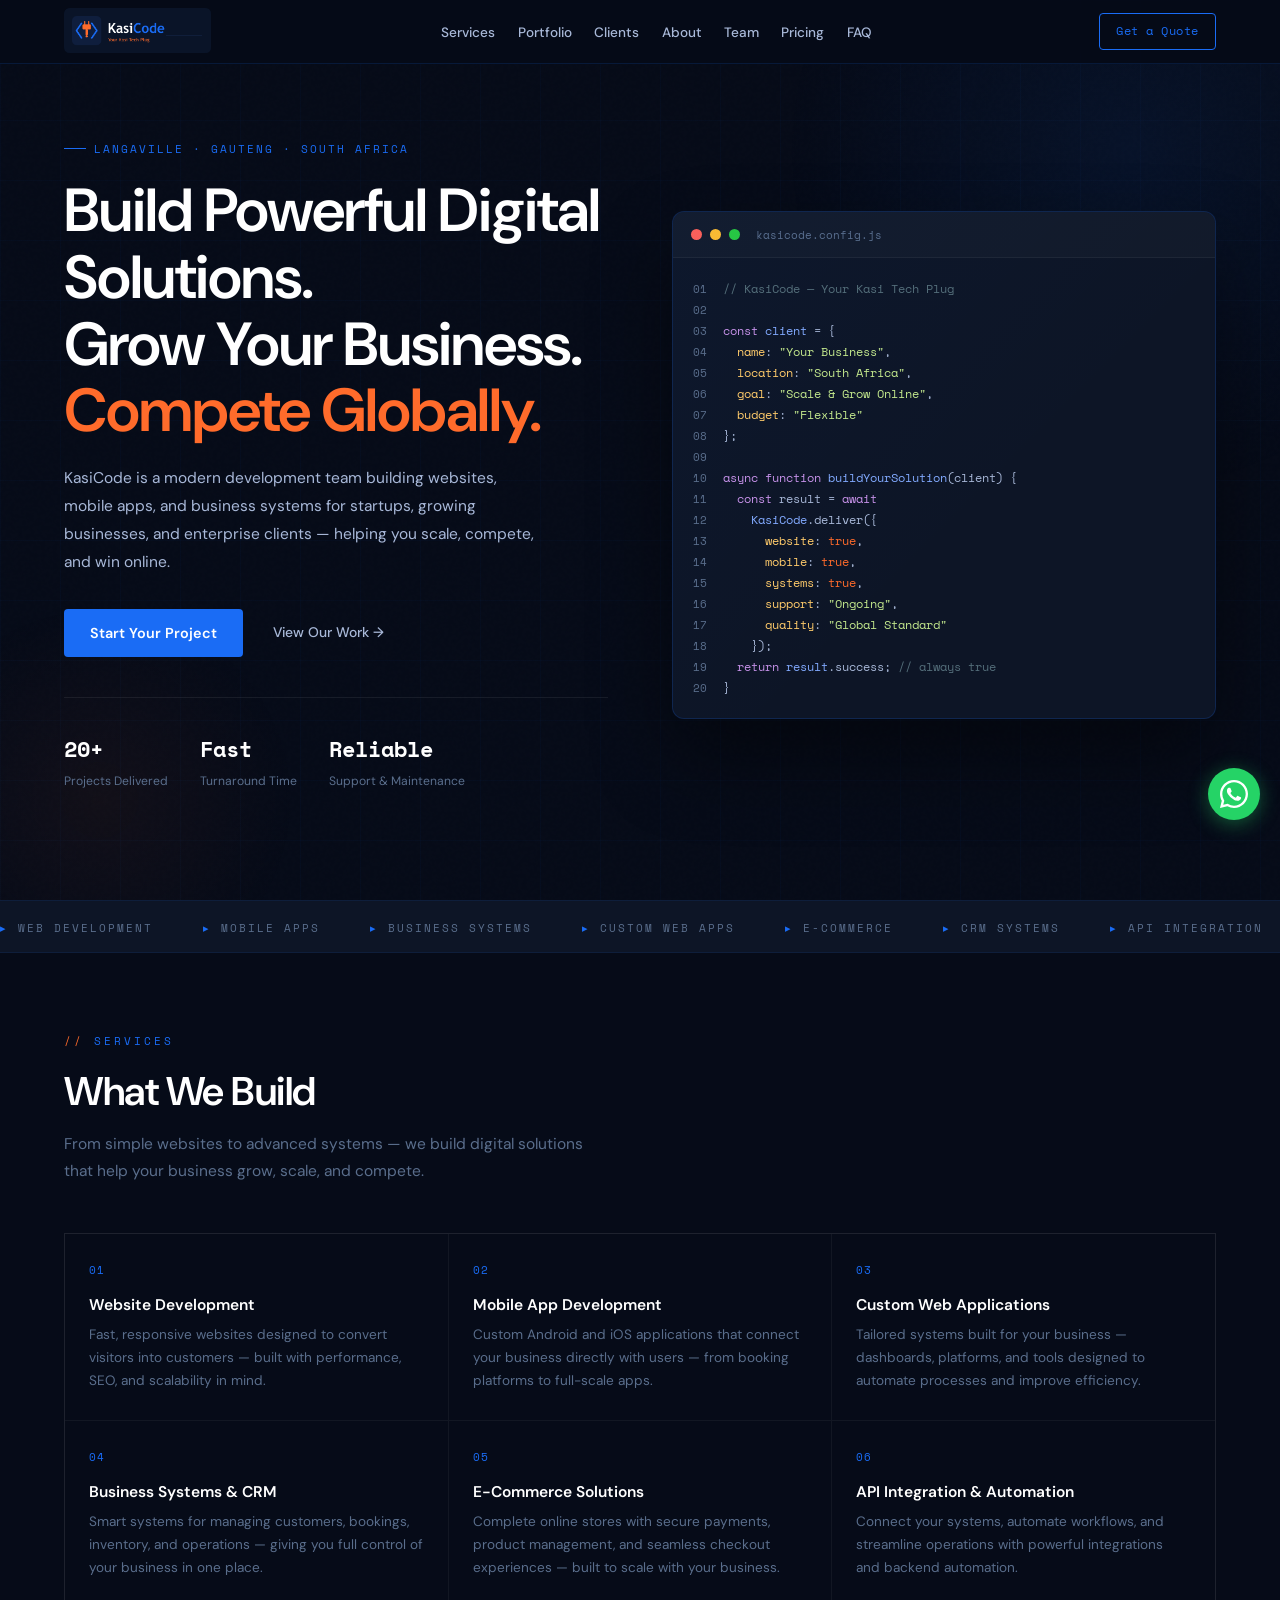
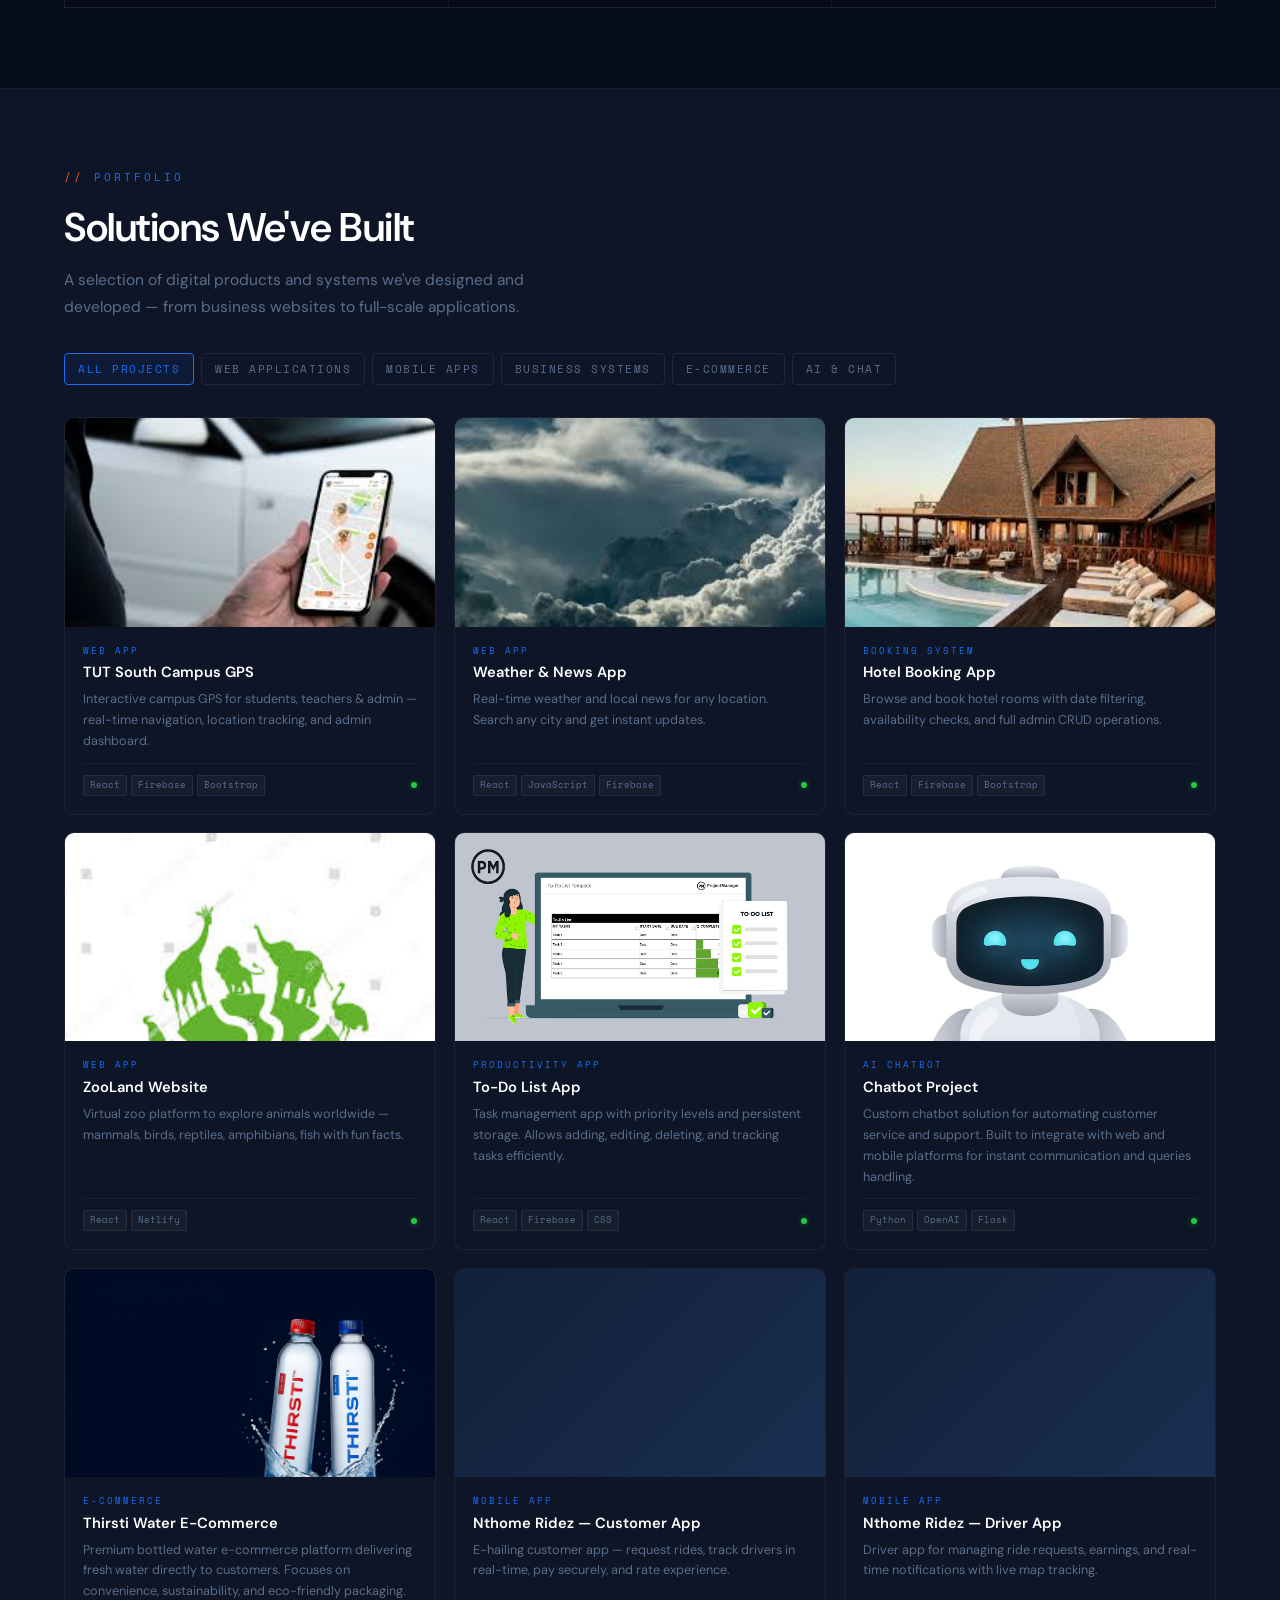
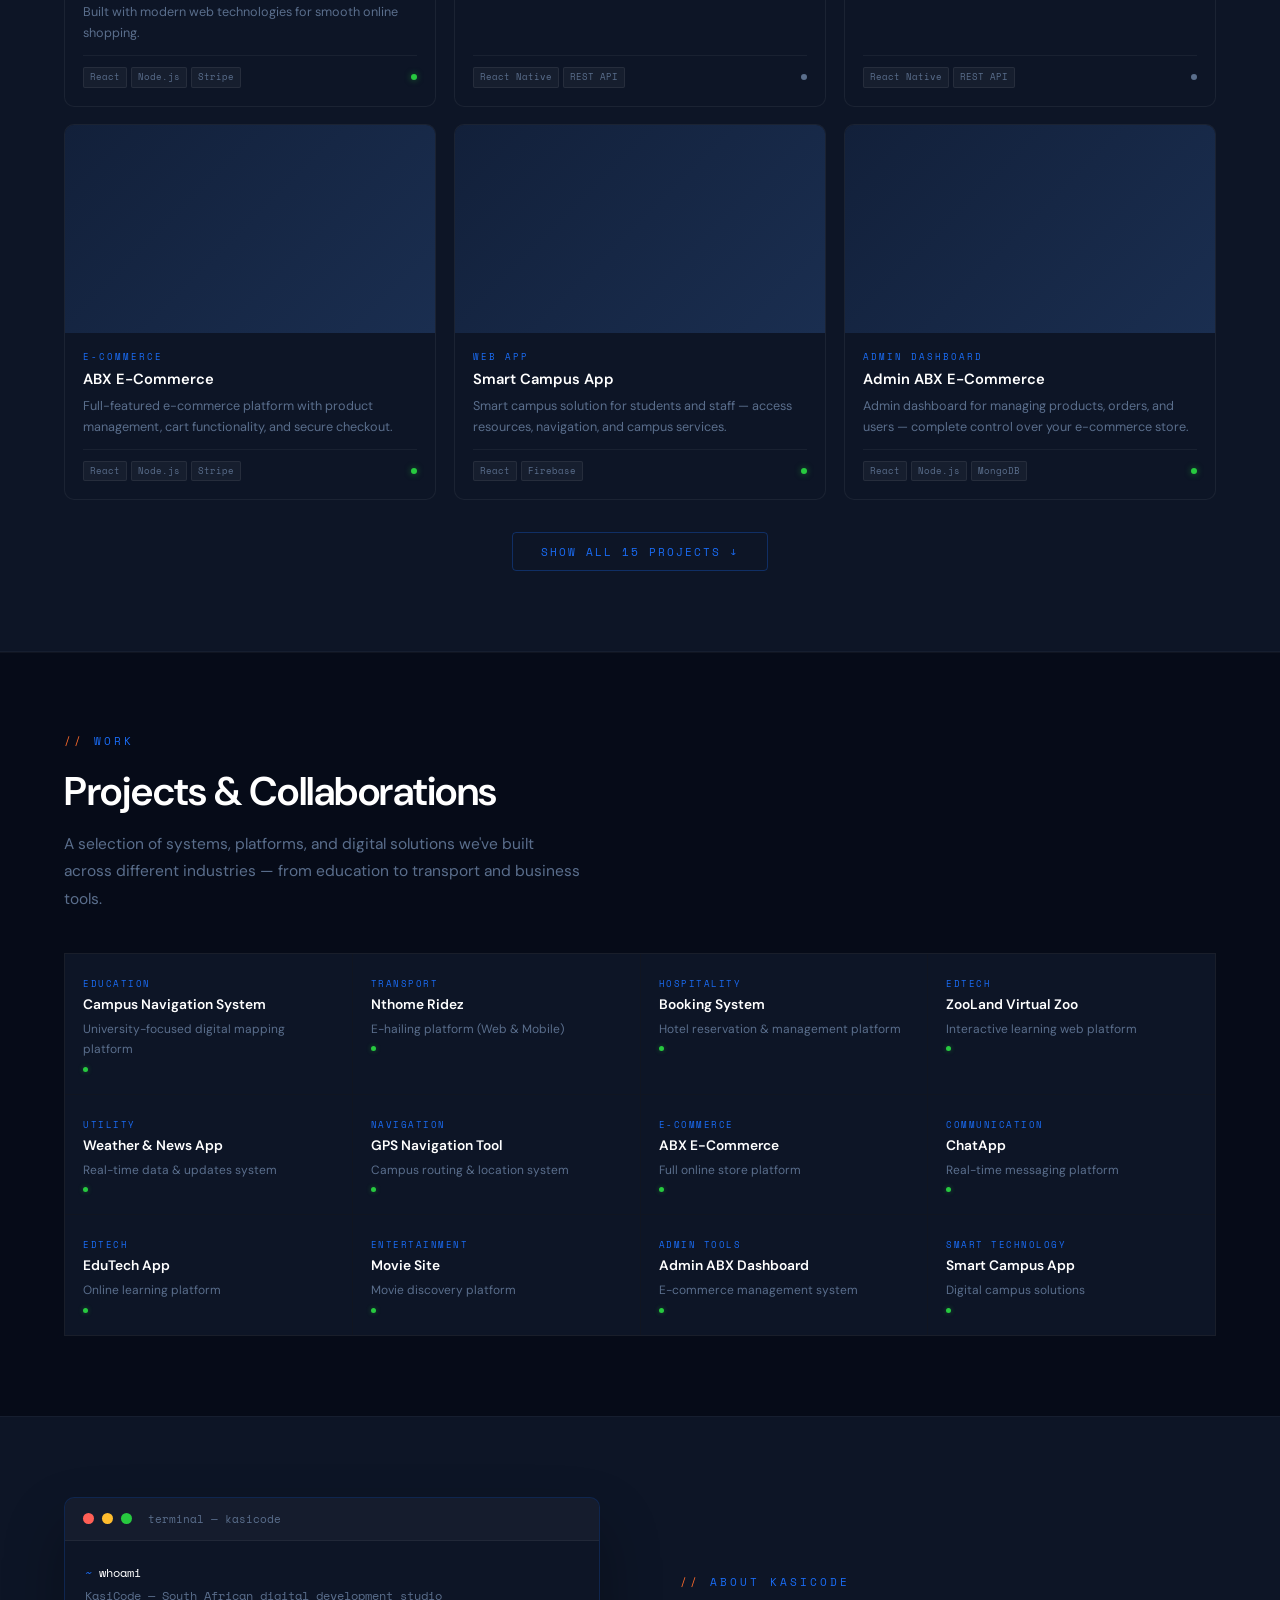
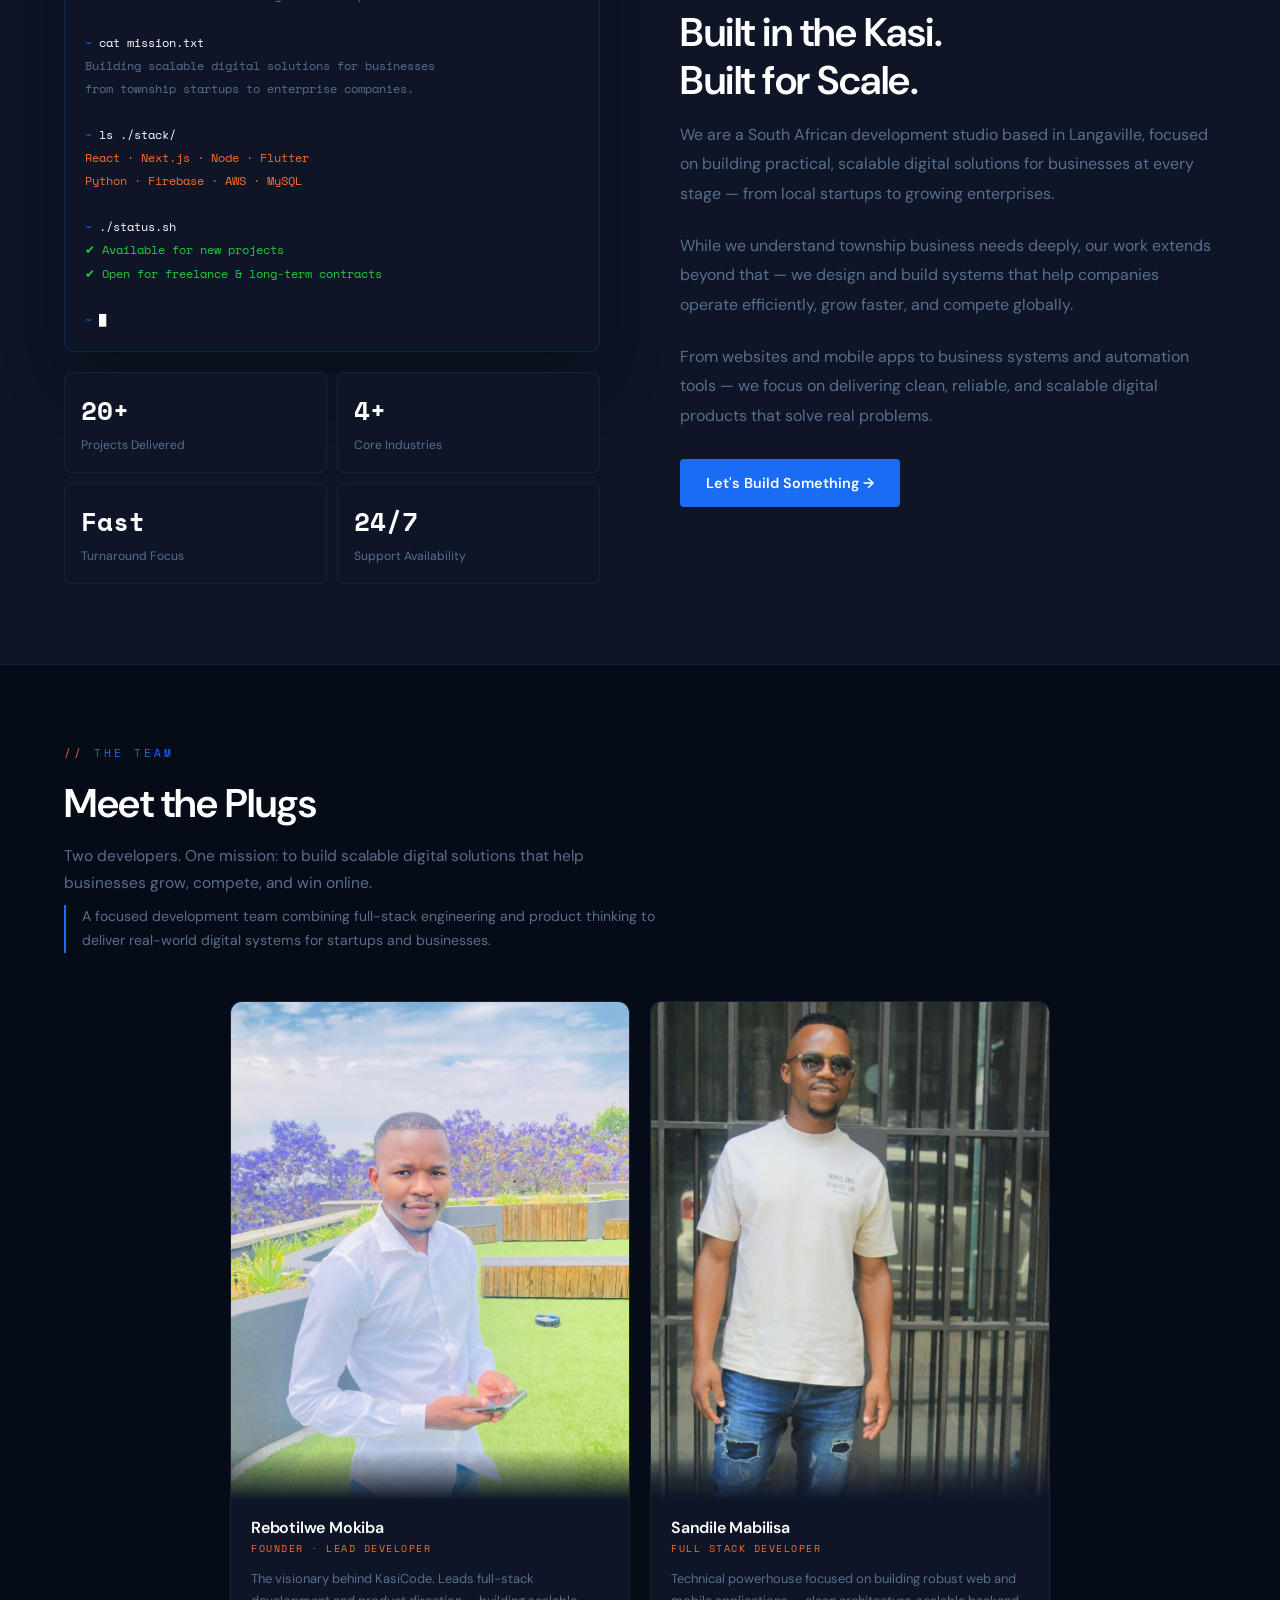
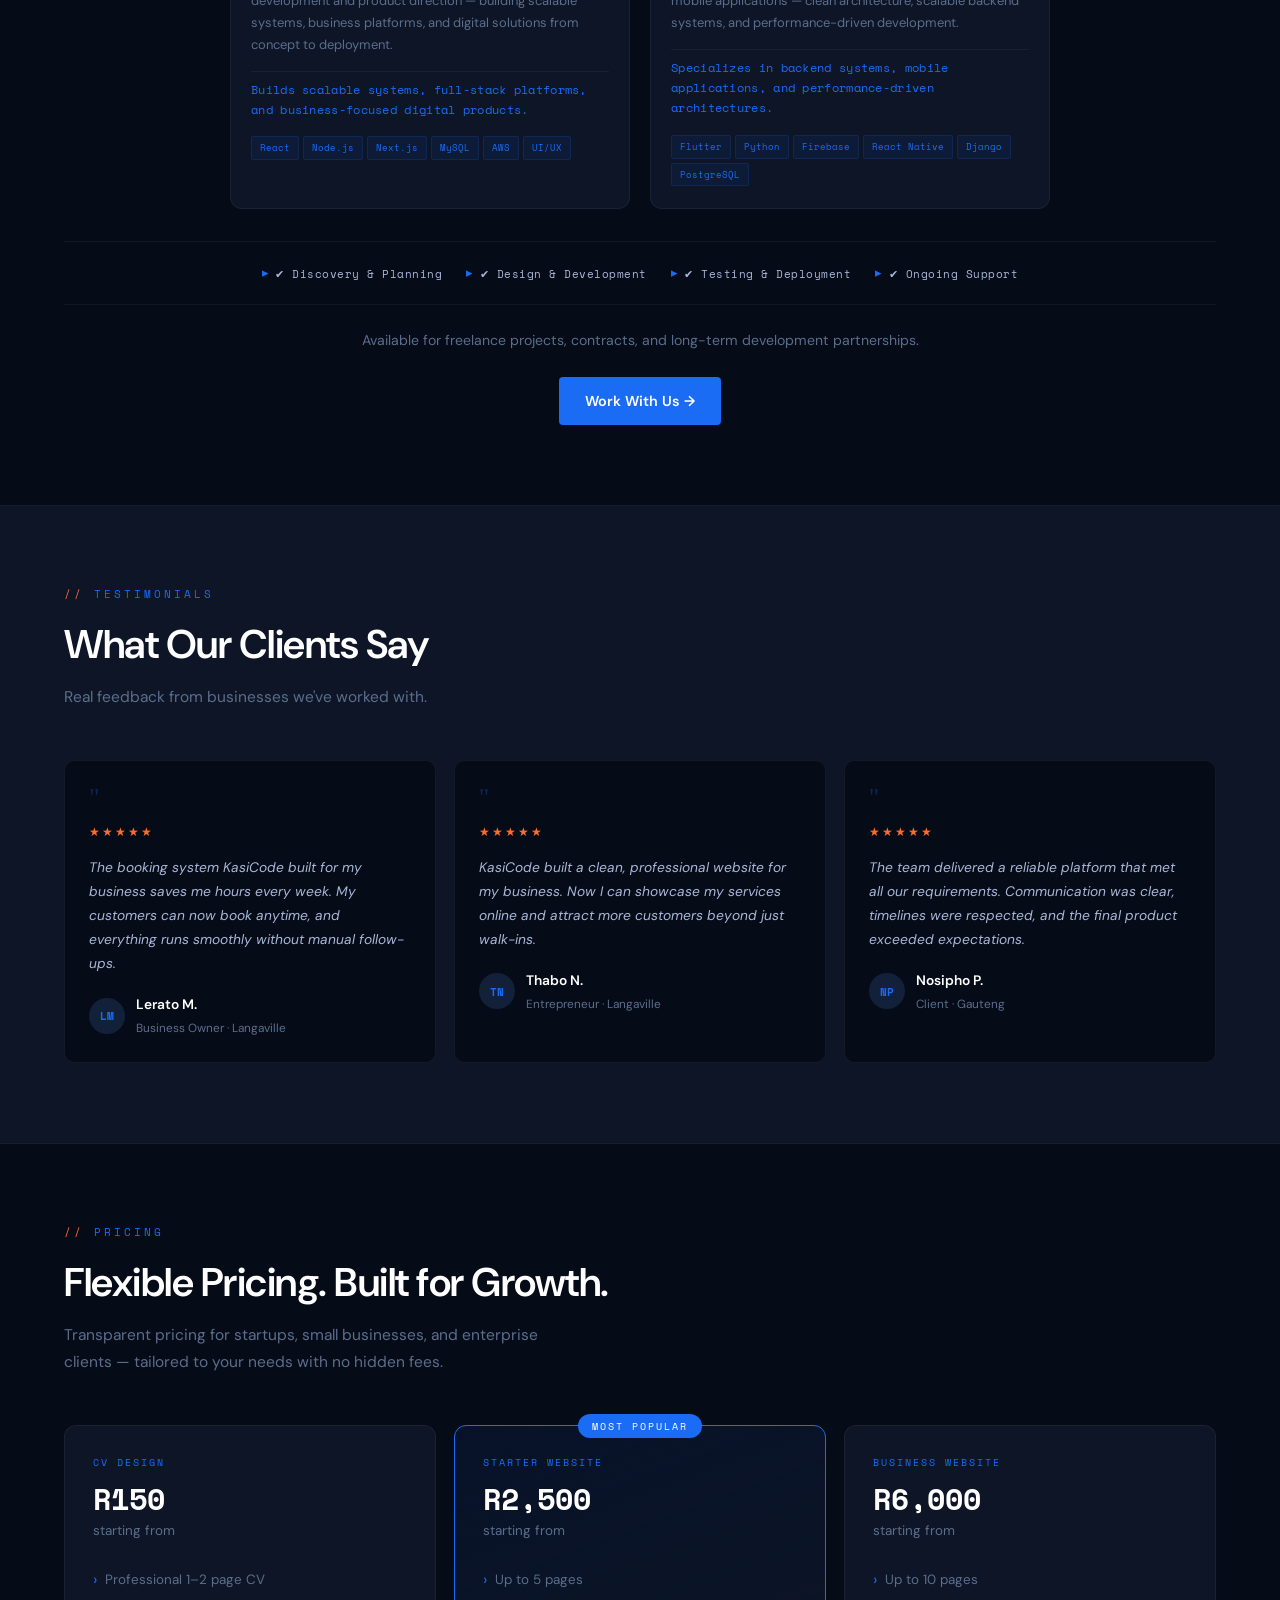
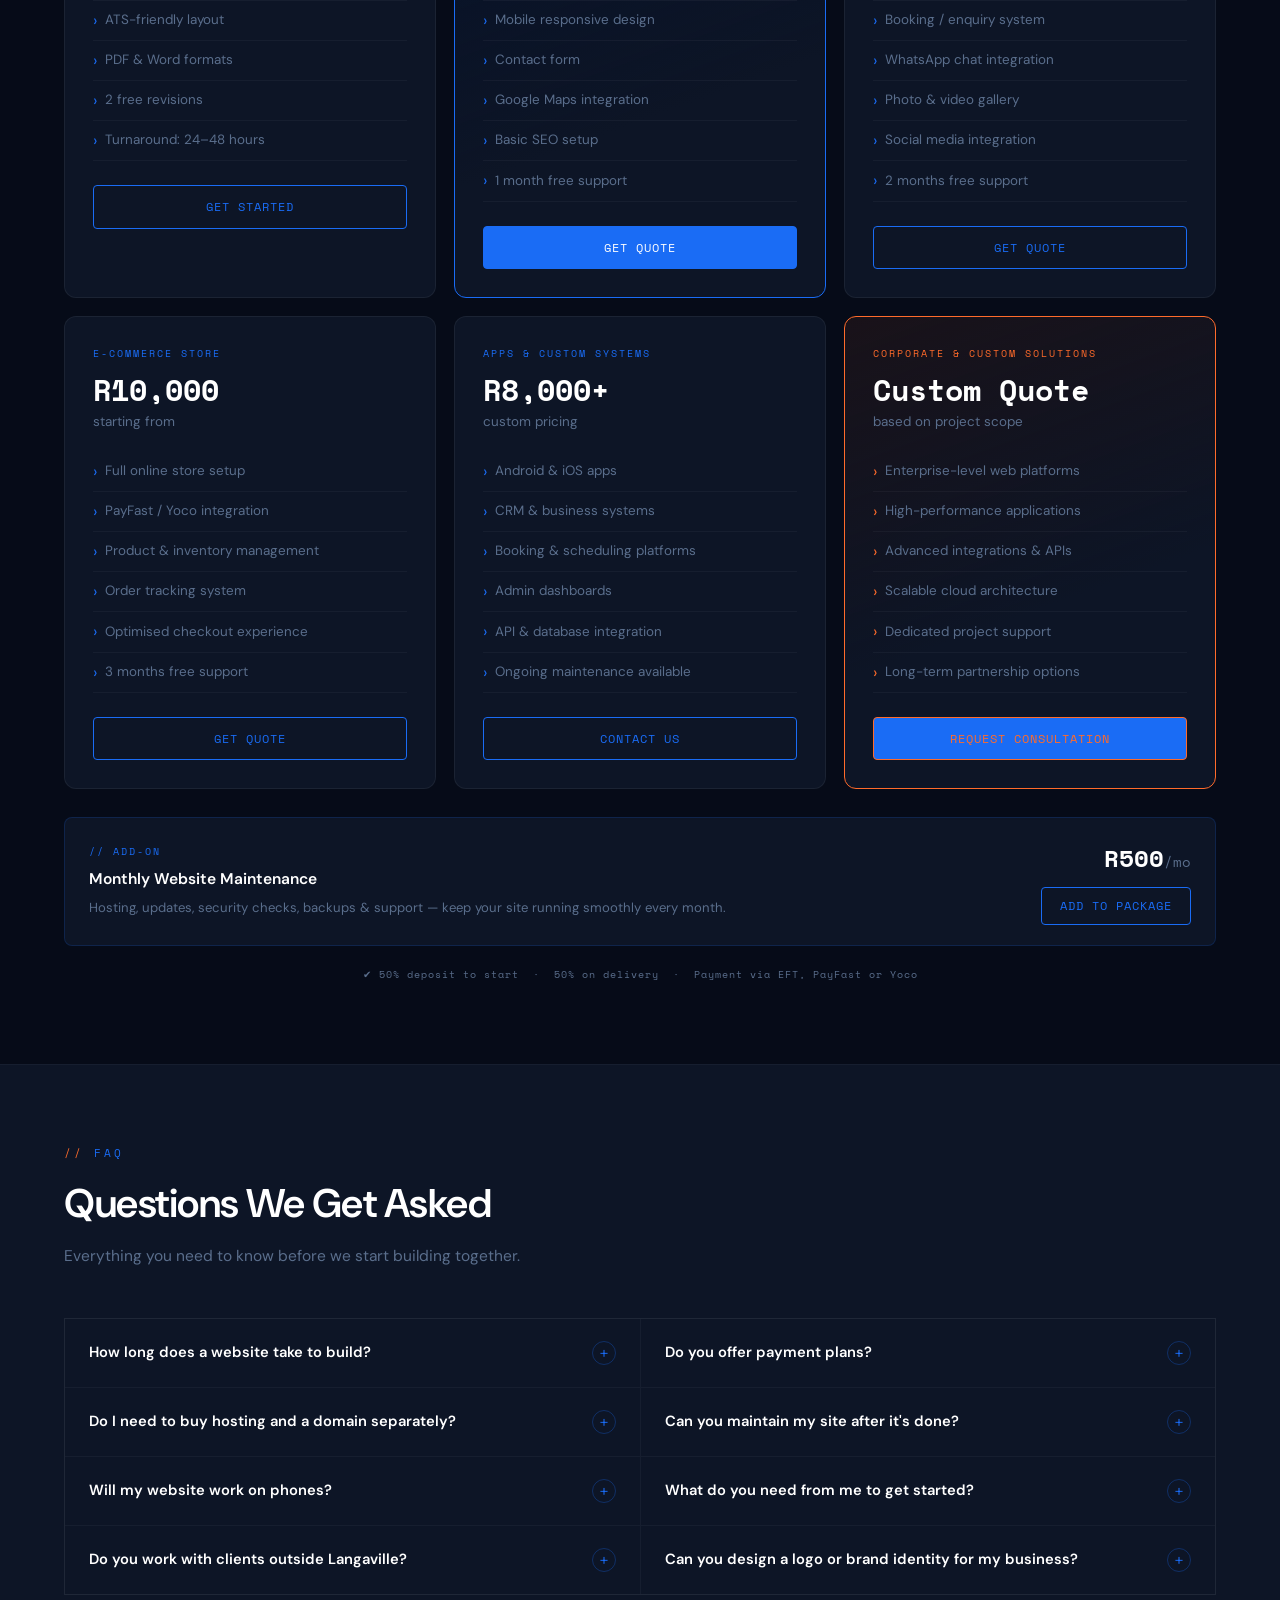
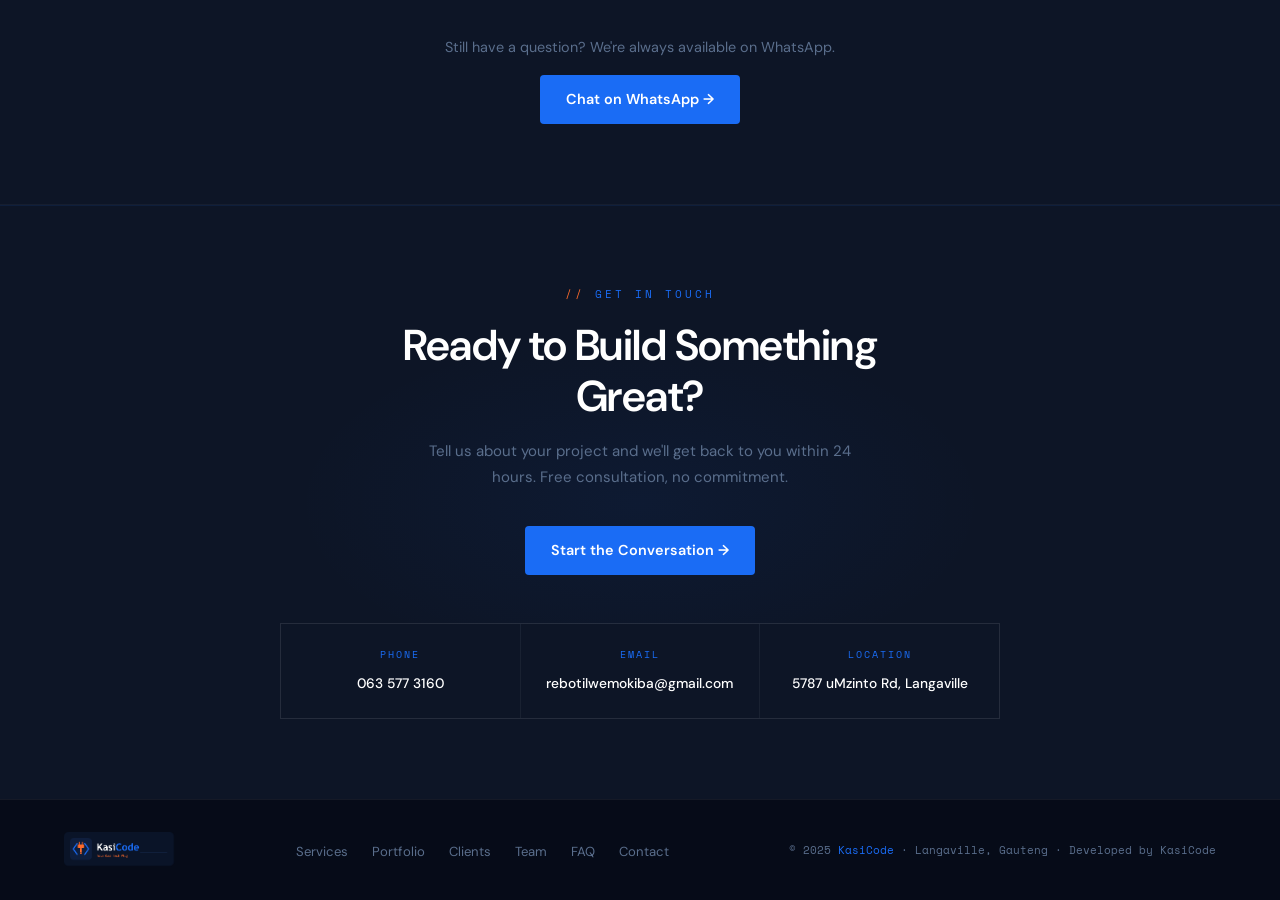
==== commit c54d4c78: "updated index.html" ====
--- a/index.html
+++ b/index.html
@@ -7,8 +7,8 @@
   <title>KasiCode — Your Kasi Tech Plug | Websites, Apps & Digital Solutions in Langaville</title>
 
   <!-- ── FAVICON (Browser Tab Icon) ── -->
-  <link rel="icon" type="image/svg+xml" href="images/logo.svg">
-  <link rel="shortcut icon" href="images/logo.svg">
+  <link rel="icon" type="image/svg+xml" href="images/logo1.png">
+  <link rel="shortcut icon" href="images/logo1.png">
   <!-- ── SEO META TAGS ── -->
   <meta name="description"
     content="KasiCode builds affordable websites, mobile apps, CV designs and business systems for township entrepreneurs in Langaville, Ekurhuleni. Your Kasi Tech Plug.">
@@ -2184,77 +2184,79 @@
         padding: 0 16px 18px;
       }
     }
+
     /* Center align headings on mobile devices */
-@media (max-width: 768px) {
-  .section-title,
-  .section-sub,
-  .hero h1,
-  .hero-desc,
-  .hero-tag,
-  .hero-stats,
-  .hero-actions {
-    text-align: center;
-  }
-  
-  .section-sub {
-    margin-left: auto;
-    margin-right: auto;
-  }
-  
-  .hero-tag {
-    justify-content: center;
-  }
-  
-  .hero-tag::before {
-    display: none;
-  }
-  
-  .hero-stats {
-    justify-content: center;
-  }
-  
-  .hero-actions {
-    justify-content: center;
-  }
-  
-  .about-inner .section-title,
-  .about-inner p {
-    text-align: center;
-  }
-  
-  .about-inner .btn-primary {
-    display: block;
-    text-align: center;
-    margin: 0 auto;
-    width: fit-content;
-  }
-  
-  .team-sub-note {
-    text-align: center;
-    margin-left: auto;
-    margin-right: auto;
-  }
-  
-  .testi-card {
-    text-align: center;
-  }
-  
-  .testi-author {
-    justify-content: center;
-  }
-  
-  .price-card {
-    text-align: center;
-  }
-  
-  .price-features li {
-    justify-content: center;
-  }
-  
-  .faq-q-text {
-    text-align: left;
-  }
-}
+    @media (max-width: 768px) {
+
+      .section-title,
+      .section-sub,
+      .hero h1,
+      .hero-desc,
+      .hero-tag,
+      .hero-stats,
+      .hero-actions {
+        text-align: center;
+      }
+
+      .section-sub {
+        margin-left: auto;
+        margin-right: auto;
+      }
+
+      .hero-tag {
+        justify-content: center;
+      }
+
+      .hero-tag::before {
+        display: none;
+      }
+
+      .hero-stats {
+        justify-content: center;
+      }
+
+      .hero-actions {
+        justify-content: center;
+      }
+
+      .about-inner .section-title,
+      .about-inner p {
+        text-align: center;
+      }
+
+      .about-inner .btn-primary {
+        display: block;
+        text-align: center;
+        margin: 0 auto;
+        width: fit-content;
+      }
+
+      .team-sub-note {
+        text-align: center;
+        margin-left: auto;
+        margin-right: auto;
+      }
+
+      .testi-card {
+        text-align: center;
+      }
+
+      .testi-author {
+        justify-content: center;
+      }
+
+      .price-card {
+        text-align: center;
+      }
+
+      .price-features li {
+        justify-content: center;
+      }
+
+      .faq-q-text {
+        text-align: left;
+      }
+    }
   </style>
 </head>
 
@@ -2262,7 +2264,7 @@
 
   <nav>
     <a href="#" class="nav-logo">
-      <img src="images/logo.svg" alt="KasiCode Logo" style="height: 48px; width: auto; display: block;">
+      <img src="images/logo1.png" alt="KasiCode Logo" style="height: 48px; width: auto; display: block;">
     </a>
     <ul class="nav-links">
       <li><a href="#services">Services</a></li>
@@ -2336,32 +2338,43 @@
           <div><span class="ln">01</span><span class="cm">// KasiCode — Your Kasi Tech Plug</span></div>
           <div><span class="ln">02</span>&nbsp;</div>
           <div><span class="ln">03</span><span class="kw">const</span> <span class="fn">client</span> = {</div>
-          <div><span class="ln">04</span>&nbsp;&nbsp;<span class="obj">name</span>: <span class="str">"Your Business"</span>,
+          <div><span class="ln">04</span>&nbsp;&nbsp;<span class="obj">name</span>: <span class="str">"Your
+              Business"</span>,
           </div>
-          <div><span class="ln">05</span>&nbsp;&nbsp;<span class="obj">location</span>: <span class="str">"South Africa"</span>,
+          <div><span class="ln">05</span>&nbsp;&nbsp;<span class="obj">location</span>: <span class="str">"South
+              Africa"</span>,
           </div>
-          <div><span class="ln">06</span>&nbsp;&nbsp;<span class="obj">goal</span>: <span class="str">"Scale & Grow Online"</span>,
+          <div><span class="ln">06</span>&nbsp;&nbsp;<span class="obj">goal</span>: <span class="str">"Scale & Grow
+              Online"</span>,
           </div>
-          <div><span class="ln">07</span>&nbsp;&nbsp;<span class="obj">budget</span>: <span class="str">"Flexible"</span></div>
+          <div><span class="ln">07</span>&nbsp;&nbsp;<span class="obj">budget</span>: <span
+              class="str">"Flexible"</span></div>
           <div><span class="ln">08</span>};</div>
           <div><span class="ln">09</span>&nbsp;</div>
-          <div><span class="ln">10</span><span class="kw">async function</span> <span class="fn">buildYourSolution</span>(client) {
+          <div><span class="ln">10</span><span class="kw">async function</span> <span
+              class="fn">buildYourSolution</span>(client) {
           </div>
-          <div><span class="ln">11</span>&nbsp;&nbsp;<span class="kw">const</span> result = <span class="kw">await</span></div>
+          <div><span class="ln">11</span>&nbsp;&nbsp;<span class="kw">const</span> result = <span
+              class="kw">await</span></div>
           <div><span class="ln">12</span>&nbsp;&nbsp;&nbsp;&nbsp;<span class="fn">KasiCode</span>.deliver({</div>
-          <div><span class="ln">13</span>&nbsp;&nbsp;&nbsp;&nbsp;&nbsp;&nbsp;<span class="obj">website</span>: <span class="num">true</span>,
+          <div><span class="ln">13</span>&nbsp;&nbsp;&nbsp;&nbsp;&nbsp;&nbsp;<span class="obj">website</span>: <span
+              class="num">true</span>,
           </div>
-          <div><span class="ln">14</span>&nbsp;&nbsp;&nbsp;&nbsp;&nbsp;&nbsp;<span class="obj">mobile</span>: <span class="num">true</span>,
+          <div><span class="ln">14</span>&nbsp;&nbsp;&nbsp;&nbsp;&nbsp;&nbsp;<span class="obj">mobile</span>: <span
+              class="num">true</span>,
           </div>
-          <div><span class="ln">15</span>&nbsp;&nbsp;&nbsp;&nbsp;&nbsp;&nbsp;<span class="obj">systems</span>: <span class="num">true</span>,
+          <div><span class="ln">15</span>&nbsp;&nbsp;&nbsp;&nbsp;&nbsp;&nbsp;<span class="obj">systems</span>: <span
+              class="num">true</span>,
           </div>
-          <div><span class="ln">16</span>&nbsp;&nbsp;&nbsp;&nbsp;&nbsp;&nbsp;<span class="obj">support</span>: <span class="str">"Ongoing"</span>,
+          <div><span class="ln">16</span>&nbsp;&nbsp;&nbsp;&nbsp;&nbsp;&nbsp;<span class="obj">support</span>: <span
+              class="str">"Ongoing"</span>,
           </div>
-          <div><span class="ln">17</span>&nbsp;&nbsp;&nbsp;&nbsp;&nbsp;&nbsp;<span class="obj">quality</span>: <span class="str">"Global Standard"</span>
+          <div><span class="ln">17</span>&nbsp;&nbsp;&nbsp;&nbsp;&nbsp;&nbsp;<span class="obj">quality</span>: <span
+              class="str">"Global Standard"</span>
           </div>
           <div><span class="ln">18</span>&nbsp;&nbsp;&nbsp;&nbsp;});</div>
-          <div><span class="ln">19</span>&nbsp;&nbsp;<span class="kw">return</span> <span class="fn">result</span>.success; <span
-              class="cm">// always true</span></div>
+          <div><span class="ln">19</span>&nbsp;&nbsp;<span class="kw">return</span> <span
+              class="fn">result</span>.success; <span class="cm">// always true</span></div>
           <div><span class="ln">20</span>}</div>
         </div>
       </div>
@@ -2481,6 +2494,7 @@
         <button class="filter-btn" data-filter="mobile">Mobile Apps</button>
         <button class="filter-btn" data-filter="business">Business Systems</button>
         <button class="filter-btn" data-filter="ecommerce">E-Commerce</button>
+        <button class="filter-btn" data-filter="ai">AI & Chat</button>
       </div>
       <div class="portfolio-grid" id="portfolio-grid"></div>
       <div class="portfolio-more">
@@ -2491,166 +2505,181 @@
     </div>
   </section>
 
-  <section id="clients" class="clients-section">
+<section id="clients" class="clients-section">
+  <div class="container">
+    <div class="section-label">Work</div>
+    <h2 class="section-title">Projects & Collaborations</h2>
+    <p class="section-sub">
+      A selection of systems, platforms, and digital solutions we've built across different industries — from
+      education to transport and business tools.
+    </p>
+    <div class="clients-grid">
+      <div class="client-card">
+        <div class="client-line"></div>
+        <div class="client-industry">Education</div>
+        <div class="client-name">Campus Navigation System</div>
+        <div class="client-type">University-focused digital mapping platform</div>
+        <span class="client-dot"></span>
+      </div>
+      <div class="client-card">
+        <div class="client-line"></div>
+        <div class="client-industry">Transport</div>
+        <div class="client-name">Nthome Ridez</div>
+        <div class="client-type">E-hailing platform (Web & Mobile)</div>
+        <span class="client-dot"></span>
+      </div>
+      <div class="client-card">
+        <div class="client-line"></div>
+        <div class="client-industry">Hospitality</div>
+        <div class="client-name">Booking System</div>
+        <div class="client-type">Hotel reservation & management platform</div>
+        <span class="client-dot"></span>
+      </div>
+      <div class="client-card">
+        <div class="client-line"></div>
+        <div class="client-industry">EdTech</div>
+        <div class="client-name">ZooLand Virtual Zoo</div>
+        <div class="client-type">Interactive learning web platform</div>
+        <span class="client-dot"></span>
+      </div>
+      <div class="client-card">
+        <div class="client-line"></div>
+        <div class="client-industry">Utility</div>
+        <div class="client-name">Weather & News App</div>
+        <div class="client-type">Real-time data & updates system</div>
+        <span class="client-dot"></span>
+      </div>
+      <div class="client-card">
+        <div class="client-line"></div>
+        <div class="client-industry">Navigation</div>
+        <div class="client-name">GPS Navigation Tool</div>
+        <div class="client-type">Campus routing & location system</div>
+        <span class="client-dot"></span>
+      </div>
+      <!-- NEW: E-Commerce -->
+      <div class="client-card">
+        <div class="client-line"></div>
+        <div class="client-industry">E-Commerce</div>
+        <div class="client-name">ABX E-Commerce</div>
+        <div class="client-type">Full online store platform</div>
+        <span class="client-dot"></span>
+      </div>
+      <!-- NEW: Communication -->
+      <div class="client-card">
+        <div class="client-line"></div>
+        <div class="client-industry">Communication</div>
+        <div class="client-name">ChatApp</div>
+        <div class="client-type">Real-time messaging platform</div>
+        <span class="client-dot"></span>
+      </div>
+      <!-- NEW: Education Technology -->
+      <div class="client-card">
+        <div class="client-line"></div>
+        <div class="client-industry">EdTech</div>
+        <div class="client-name">EduTech App</div>
+        <div class="client-type">Online learning platform</div>
+        <span class="client-dot"></span>
+      </div>
+      <!-- NEW: Entertainment -->
+      <div class="client-card">
+        <div class="client-line"></div>
+        <div class="client-industry">Entertainment</div>
+        <div class="client-name">Movie Site</div>
+        <div class="client-type">Movie discovery platform</div>
+        <span class="client-dot"></span>
+      </div>
+      <!-- NEW: Admin Dashboard -->
+      <div class="client-card">
+        <div class="client-line"></div>
+        <div class="client-industry">Admin Tools</div>
+        <div class="client-name">Admin ABX Dashboard</div>
+        <div class="client-type">E-commerce management system</div>
+        <span class="client-dot"></span>
+      </div>
+      <!-- NEW: Smart Technology -->
+      <div class="client-card">
+        <div class="client-line"></div>
+        <div class="client-industry">Smart Technology</div>
+        <div class="client-name">Smart Campus App</div>
+        <div class="client-type">Digital campus solutions</div>
+        <span class="client-dot"></span>
+      </div>
+    </div>
+  </div>
+</section>
+
+  <section id="about"
+    style="background:var(--navy-2);border-top:1px solid rgba(255,255,255,0.04);border-bottom:1px solid rgba(255,255,255,0.04);">
     <div class="container">
-      <div class="section-label">Work</div>
-      <h2 class="section-title">Projects & Collaborations</h2>
-      <p class="section-sub">
-        A selection of systems, platforms, and digital solutions we've built across different industries — from
-        education to transport and business tools.
-      </p>
-      <div class="clients-grid">
-        <div class="client-card">
-          <div class="client-line"></div>
-          <div class="client-industry">Education</div>
-          <div class="client-name">Campus Navigation System</div>
-          <div class="client-type">University-focused digital mapping platform</div>
-          <span class="client-dot"></span>
-        </div>
-        <div class="client-card">
-          <div class="client-line"></div>
-          <div class="client-industry">Transport</div>
-          <div class="client-name">Nthome Ridez</div>
-          <div class="client-type">E-hailing platform (Web & Mobile)</div>
-          <span class="client-dot"></span>
-        </div>
-        <div class="client-card">
-          <div class="client-line"></div>
-          <div class="client-industry">Hospitality</div>
-          <div class="client-name">Booking System</div>
-          <div class="client-type">Hotel reservation & management platform</div>
-          <span class="client-dot"></span>
-        </div>
-        <div class="client-card">
-          <div class="client-line"></div>
-          <div class="client-industry">Education</div>
-          <div class="client-name">ZooLand Virtual Zoo</div>
-          <div class="client-type">Interactive learning web platform</div>
-          <span class="client-dot"></span>
-        </div>
-        <div class="client-card">
-          <div class="client-line"></div>
-          <div class="client-industry">Utility</div>
-          <div class="client-name">Weather & News App</div>
-          <div class="client-type">Real-time data & updates system</div>
-          <span class="client-dot"></span>
-        </div>
-        <div class="client-card">
-          <div class="client-line"></div>
-          <div class="client-industry">Navigation</div>
-          <div class="client-name">GPS Navigation Tool</div>
-          <div class="client-type">Campus routing & location system</div>
-          <span class="client-dot"></span>
+      <div class="about-inner">
+        <div>
+          <div class="terminal">
+            <div class="terminal-header"><span class="dot dot-r"></span><span class="dot dot-y"></span><span
+                class="dot dot-g"></span><span
+                style="font-family:var(--mono);font-size:.68rem;color:var(--gray-3);margin-left:8px">terminal —
+                kasicode</span></div>
+            <div class="terminal-body">
+              <div><span class="t-prompt">~</span> <span class="t-cmd">whoami</span></div>
+              <div><span class="t-out">KasiCode — South African digital development studio</span></div>
+              <div>&nbsp;</div>
+              <div><span class="t-prompt">~</span> <span class="t-cmd">cat mission.txt</span></div>
+              <div><span class="t-out">Building scalable digital solutions for businesses</span></div>
+              <div><span class="t-out">from township startups to enterprise companies.</span></div>
+              <div>&nbsp;</div>
+              <div><span class="t-prompt">~</span> <span class="t-cmd">ls ./stack/</span></div>
+              <div><span class="t-val">React · Next.js · Node · Flutter</span></div>
+              <div><span class="t-val">Python · Firebase · AWS · MySQL</span></div>
+              <div>&nbsp;</div>
+              <div><span class="t-prompt">~</span> <span class="t-cmd">./status.sh</span></div>
+              <div><span class="t-ok">✔ Available for new projects</span></div>
+              <div><span class="t-ok">✔ Open for freelance & long-term contracts</span></div>
+              <div>&nbsp;</div>
+              <div><span class="t-prompt">~</span> <span class="t-cmd">&#9608;</span></div>
+            </div>
+          </div>
+          <div class="about-badges">
+            <div class="badge-stat">
+              <div class="num">20+</div>
+              <div class="label">Projects Delivered</div>
+            </div>
+            <div class="badge-stat">
+              <div class="num">4+</div>
+              <div class="label">Core Industries</div>
+            </div>
+            <div class="badge-stat">
+              <div class="num">Fast</div>
+              <div class="label">Turnaround Focus</div>
+            </div>
+            <div class="badge-stat">
+              <div class="num">24/7</div>
+              <div class="label">Support Availability</div>
+            </div>
+          </div>
+        </div>
+        <div>
+          <div class="section-label">About KasiCode</div>
+          <h2 class="section-title">
+            Built in the Kasi.<br>Built for Scale.
+          </h2>
+          <p style="color:var(--gray-3);line-height:1.85;margin-bottom:1.4rem;">
+            We are a South African development studio based in Langaville, focused on building practical, scalable
+            digital solutions for businesses at every stage — from local startups to growing enterprises.
+          </p>
+          <p style="color:var(--gray-3);line-height:1.85;margin-bottom:1.4rem;">
+            While we understand township business needs deeply, our work extends beyond that — we design and build
+            systems that help companies operate efficiently, grow faster, and compete globally.
+          </p>
+          <p style="color:var(--gray-3);line-height:1.85;margin-bottom:1.75rem;">
+            From websites and mobile apps to business systems and automation tools — we focus on delivering clean,
+            reliable, and scalable digital products that solve real problems.
+          </p>
+          <a href="contact.html" class="btn-primary">
+            Let's Build Something &#8594;
+          </a>
         </div>
       </div>
     </div>
   </section>
-
- <section id="about"
-  style="background:var(--navy-2);border-top:1px solid rgba(255,255,255,0.04);border-bottom:1px solid rgba(255,255,255,0.04);">
-
-  <div class="container">
-
-    <div class="about-inner">
-
-      <!-- LEFT: Terminal -->
-      <div>
-
-        <div class="terminal">
-
-          <div class="terminal-header">
-            <span class="dot dot-r"></span>
-            <span class="dot dot-y"></span>
-            <span class="dot dot-g"></span>
-            <span style="font-family:var(--mono);font-size:.68rem;color:var(--gray-3);margin-left:8px">
-              terminal — kasicode
-            </span>
-          </div>
-
-          <div class="terminal-body">
-
-            <div><span class="t-prompt">~</span> <span class="t-cmd">whoami</span></div>
-            <div><span class="t-out">KasiCode — South African digital development studio</span></div>
-
-            <div>&nbsp;</div>
-
-            <div><span class="t-prompt">~</span> <span class="t-cmd">cat mission.txt</span></div>
-            <div><span class="t-out">Building scalable digital solutions for businesses</span></div>
-            <div><span class="t-out">from township startups to enterprise companies.</span></div>
-
-            <div>&nbsp;</div>
-
-            <div><span class="t-prompt">~</span> <span class="t-cmd">ls ./stack/</span></div>
-            <div><span class="t-val">React · Next.js · Node · Flutter</span></div>
-            <div><span class="t-val">Python · Firebase · AWS · MySQL</span></div>
-
-            <div>&nbsp;</div>
-
-            <div><span class="t-prompt">~</span> <span class="t-cmd">./status.sh</span></div>
-            <div><span class="t-ok">✔ Available for new projects</span></div>
-            <div><span class="t-ok">✔ Open for freelance & long-term contracts</span></div>
-
-            <div>&nbsp;</div>
-            <div><span class="t-prompt">~</span> <span class="t-cmd">&#9608;</span></div>
-
-          </div>
-        </div>
-
-        <!-- BADGES -->
-        <div class="about-badges">
-          <div class="badge-stat">
-            <div class="num">20+</div>
-            <div class="label">Projects Delivered</div>
-          </div>
-
-          <div class="badge-stat">
-            <div class="num">4+</div>
-            <div class="label">Core Industries</div>
-          </div>
-
-          <div class="badge-stat">
-            <div class="num">Fast</div>
-            <div class="label">Turnaround Focus</div>
-          </div>
-
-          <div class="badge-stat">
-            <div class="num">24/7</div>
-            <div class="label">Support Availability</div>
-          </div>
-        </div>
-
-      </div>
-
-      <!-- RIGHT: About Text -->
-      <div>
-
-        <div class="section-label">About KasiCode</div>
-
-        <h2 class="section-title">
-          Built in the Kasi.<br>Built for Scale.
-        </h2>
-
-        <p style="color:var(--gray-3);line-height:1.85;margin-bottom:1.4rem;">
-          We are a South African development studio based in Langaville, focused on building practical, scalable digital solutions for businesses at every stage — from local startups to growing enterprises.
-        </p>
-
-        <p style="color:var(--gray-3);line-height:1.85;margin-bottom:1.4rem;">
-          While we understand township business needs deeply, our work extends beyond that — we design and build systems that help companies operate efficiently, grow faster, and compete globally.
-        </p>
-
-        <p style="color:var(--gray-3);line-height:1.85;margin-bottom:1.75rem;">
-          From websites and mobile apps to business systems and automation tools — we focus on delivering clean, reliable, and scalable digital products that solve real problems.
-        </p>
-
-        <a href="contact.html" class="btn-primary">
-          Let's Build Something &#8594;
-        </a>
-
-      </div>
-
-    </div>
-  </div>
-</section>
 
   <section id="team">
     <div class="container">
@@ -2942,8 +2971,8 @@
           </div>
         </div>
         <div class="faq-item">
-          <div class="faq-question"><span class="faq-q-text">Do I need to buy hosting and a domain separately?</span><span
-              class="faq-icon">+</span></div>
+          <div class="faq-question"><span class="faq-q-text">Do I need to buy hosting and a domain
+              separately?</span><span class="faq-icon">+</span></div>
           <div class="faq-answer">
             <p>We handle everything for you. Domain registration costs around R150–R250/year and hosting from
               R100–R400/month depending on your needs. We'll recommend the best options for your budget and set it all
@@ -3007,8 +3036,8 @@
   <section class="cta-section" id="contact">
     <div style="position:relative;z-index:1;">
       <div class="section-label" style="justify-content:center;">Get in Touch</div>
-      <h2 class="section-title"
-        style="font-size:clamp(1.7rem,4vw,2.7rem);max-width:540px;margin:.5rem auto 1rem;">Ready to Build Something
+      <h2 class="section-title" style="font-size:clamp(1.7rem,4vw,2.7rem);max-width:540px;margin:.5rem auto 1rem;">Ready
+        to Build Something
         Great?</h2>
       <p style="color:var(--gray-3);max-width:440px;margin:0 auto 2.25rem;font-size:.94rem;">Tell us about your project
         and we'll get back to you within 24 hours. Free consultation, no commitment.</p>
@@ -3026,7 +3055,7 @@
 
   <footer>
     <a href="#" class="footer-logo">
-      <img src="images/logo.svg" alt="KasiCode Logo" style="height: 36px; width: auto;">
+      <img src="images/logo1.png" alt="KasiCode Logo" style="height: 36px; width: auto;">
     </a>
     <ul class="footer-links">
       <li><a href="#services">Services</a></li>
@@ -3050,7 +3079,8 @@
     </svg>
   </a>
 
-  <button id="back-to-top" aria-label="Back to top" onclick="window.scrollTo({top:0,behavior:'smooth'})">&#8593;</button>
+  <button id="back-to-top" aria-label="Back to top"
+    onclick="window.scrollTo({top:0,behavior:'smooth'})">&#8593;</button>
 
   <script>
     (function () {
@@ -3085,9 +3115,11 @@
           if (!isOpen) item.classList.add('open');
         });
       });
-
-      /* ── PORTFOLIO DATA ── */
+      /* ── PORTFOLIO DATA (15 Projects) ── */
+      /* ── PORTFOLIO DATA (15 Projects) ── */
+      /* ── PORTFOLIO DATA (15 Projects) ── */
       var projects = [
+        // Original Projects
         { title: "TUT South Campus GPS", tag: "Web App", desc: "Interactive campus GPS for students, teachers & admin — real-time navigation, location tracking, and admin dashboard.", tech: ["React", "Firebase", "Bootstrap"], url: "https://campus-gps-379423.web.app/", img: "images/gps.jpg", cat: "web", live: true },
         { title: "Weather & News App", tag: "Web App", desc: "Real-time weather and local news for any location. Search any city and get instant updates.", tech: ["React", "JavaScript", "Firebase"], url: "https://weather-app-f5c30.web.app", img: "images/wheather.jpg", cat: "web", live: true },
         { title: "Hotel Booking App", tag: "Booking System", desc: "Browse and book hotel rooms with date filtering, availability checks, and full admin CRUD operations.", tech: ["React", "Firebase", "Bootstrap"], url: "https://hotel-bookings-app.web.app/", img: "images/hotel.jpg", cat: "web business", live: true },
@@ -3095,10 +3127,18 @@
         { title: "To-Do List App", tag: "Productivity App", desc: "Task management app with priority levels and persistent storage. Allows adding, editing, deleting, and tracking tasks efficiently.", tech: ["React", "Firebase", "CSS"], url: "https://to-do-list-592d8.web.app/", img: "images/todo.png", cat: "web", live: true },
         { title: "Chatbot Project", tag: "AI Chatbot", desc: "Custom chatbot solution for automating customer service and support. Built to integrate with web and mobile platforms for instant communication and queries handling.", tech: ["Python", "OpenAI", "Flask"], url: "https://github.com/rebotilwe/chatbot.git", img: "images/chatbot.avif", cat: "web ai", live: true, isGithub: true },
         { title: "Thirsti Water E-Commerce", tag: "E-Commerce", desc: "Premium bottled water e-commerce platform delivering fresh water directly to customers. Focuses on convenience, sustainability, and eco-friendly packaging. Built with modern web technologies for smooth online shopping.", tech: ["React", "Node.js", "Stripe"], url: "https://github.com/rebotilwe/ecommerce.git", img: "images/thirsty.jpeg", cat: "ecommerce", live: true, isGithub: true },
-        { title: "Nthome Ridez — Customer App", tag: "Mobile App", desc: "E-hailing customer app — request rides, track drivers in real-time, pay securely, and rate experience.", tech: ["React Native", "REST API"], url: "", img: "images/hotel.jpg", cat: "mobile", live: false, placeholder: "NR" },
-        { title: "Nthome Ridez — Driver App", tag: "Mobile App", desc: "Driver app for managing ride requests, earnings, and real-time notifications with live map tracking.", tech: ["React Native", "REST API"], url: "", img: "images/hotel.jpg", cat: "mobile", live: false, placeholder: "RD" }
+        { title: "Nthome Ridez — Customer App", tag: "Mobile App", desc: "E-hailing customer app — request rides, track drivers in real-time, pay securely, and rate experience.", tech: ["React Native", "REST API"], url: "", img: "https://images.unsplash.com/photo-1449965408869-eaa3f722e40d?q=80&w=800&auto=format&fit=crop", cat: "mobile", live: false },
+        { title: "Nthome Ridez — Driver App", tag: "Mobile App", desc: "Driver app for managing ride requests, earnings, and real-time notifications with live map tracking.", tech: ["React Native", "REST API"], url: "", img: "https://images.unsplash.com/photo-1593950315186-76a92975b60c?q=80&w=800&auto=format&fit=crop", cat: "mobile", live: false },
+
+        // Updated Projects with High-Quality Placeholder Images
+        { title: "ABX E-Commerce", tag: "E-Commerce", desc: "Full-featured e-commerce platform with product management, cart functionality, and secure checkout.", tech: ["React", "Node.js", "Stripe"], url: "https://abx-ecommerce.netlify.app/", img: "https://images.unsplash.com/photo-1557821552-17105176677c?q=80&w=800&auto=format&fit=crop", cat: "ecommerce", live: true },
+        { title: "Smart Campus App", tag: "Web App", desc: "Smart campus solution for students and staff — access resources, navigation, and campus services.", tech: ["React", "Firebase"], url: "https://smartcampusapp.netlify.app/", img: "https://images.unsplash.com/photo-1523050335392-9bef867a00e0?q=80&w=800&auto=format&fit=crop", cat: "web", live: true },
+        { title: "Admin ABX E-Commerce", tag: "Admin Dashboard", desc: "Admin dashboard for managing products, orders, and users — complete control over your e-commerce store.", tech: ["React", "Node.js", "MongoDB"], url: "https://admin-abx-ecommerce.netlify.app/", img: "https://images.unsplash.com/photo-1460925895917-afdab827c52f?q=80&w=800&auto=format&fit=crop", cat: "web business", live: true },
+        { title: "EduTech App", tag: "Web App", desc: "Educational technology platform for online learning, course management, and student progress tracking.", tech: ["React", "Firebase"], url: "https://edutech-app-eecfd.web.app/", img: "https://images.unsplash.com/photo-1501504905252-473c47e087f8?q=80&w=800&auto=format&fit=crop", cat: "web", live: true },
+        { title: "Movie Site", tag: "Web App", desc: "Movie discovery platform — browse, search, and explore movies with detailed information and ratings.", tech: ["React", "API"], url: "https://moviesite-woad.vercel.app/", img: "https://images.unsplash.com/photo-1485846234645-a62644f84728?q=80&w=800&auto=format&fit=crop", cat: "web", live: true },
+        { title: "ChatApp", tag: "Web App", desc: "Real-time chat application with instant messaging, user authentication, and group chat functionality.", tech: ["React", "Socket.io", "Node.js"], url: "https://chatapp-web-sandile.netlify.app/", img: "https://images.unsplash.com/photo-1611746872915-64382b5c76da?q=80&w=800&auto=format&fit=crop", cat: "web", live: true }
       ];
-      var VISIBLE = 9, showAll = false, curFilter = "all";
+      var VISIBLE = 12, showAll = false, curFilter = "all";
 
       function renderProjects(filter) {
         var grid = document.getElementById('portfolio-grid');
@@ -3129,19 +3169,46 @@
           var ov = document.createElement('div');
           ov.className = 'project-overlay';
           var btn = document.createElement('a');
-          if (proj.isGithub) {
+          // Check if project has a live URL first (priority)
+          if (proj.hasLiveUrl && proj.url) {
+            btn.className = 'project-overlay-btn';
+            btn.textContent = 'View Live \u2197';
+            btn.href = proj.url;
+            btn.target = '_blank';
+            btn.rel = 'noopener';
+          }
+          // If no live URL, check if it's a GitHub-only project
+          else if (proj.showGithubOnly && proj.url) {
             btn.className = 'project-overlay-btn';
             btn.textContent = 'View on GitHub \u2197';
             btn.href = proj.url;
             btn.target = '_blank';
             btn.rel = 'noopener';
-          } else if (proj.live && proj.url) {
+          }
+          // If project has githubUrl but also we want to show both (optional)
+          else if (proj.githubUrl && proj.url) {
+            // For projects with BOTH live and GitHub, show Live first
             btn.className = 'project-overlay-btn';
             btn.textContent = 'View Live \u2197';
             btn.href = proj.url;
             btn.target = '_blank';
             btn.rel = 'noopener';
-          } else {
+          }
+          else if (proj.live && proj.url) {
+            btn.className = 'project-overlay-btn';
+            btn.textContent = 'View Live \u2197';
+            btn.href = proj.url;
+            btn.target = '_blank';
+            btn.rel = 'noopener';
+          }
+          else if (proj.isGithub && proj.url) {
+            btn.className = 'project-overlay-btn';
+            btn.textContent = 'View on GitHub \u2197';
+            btn.href = proj.url;
+            btn.target = '_blank';
+            btn.rel = 'noopener';
+          }
+          else {
             btn.className = 'project-overlay-btn no-link';
             btn.textContent = 'Mobile App';
           }
